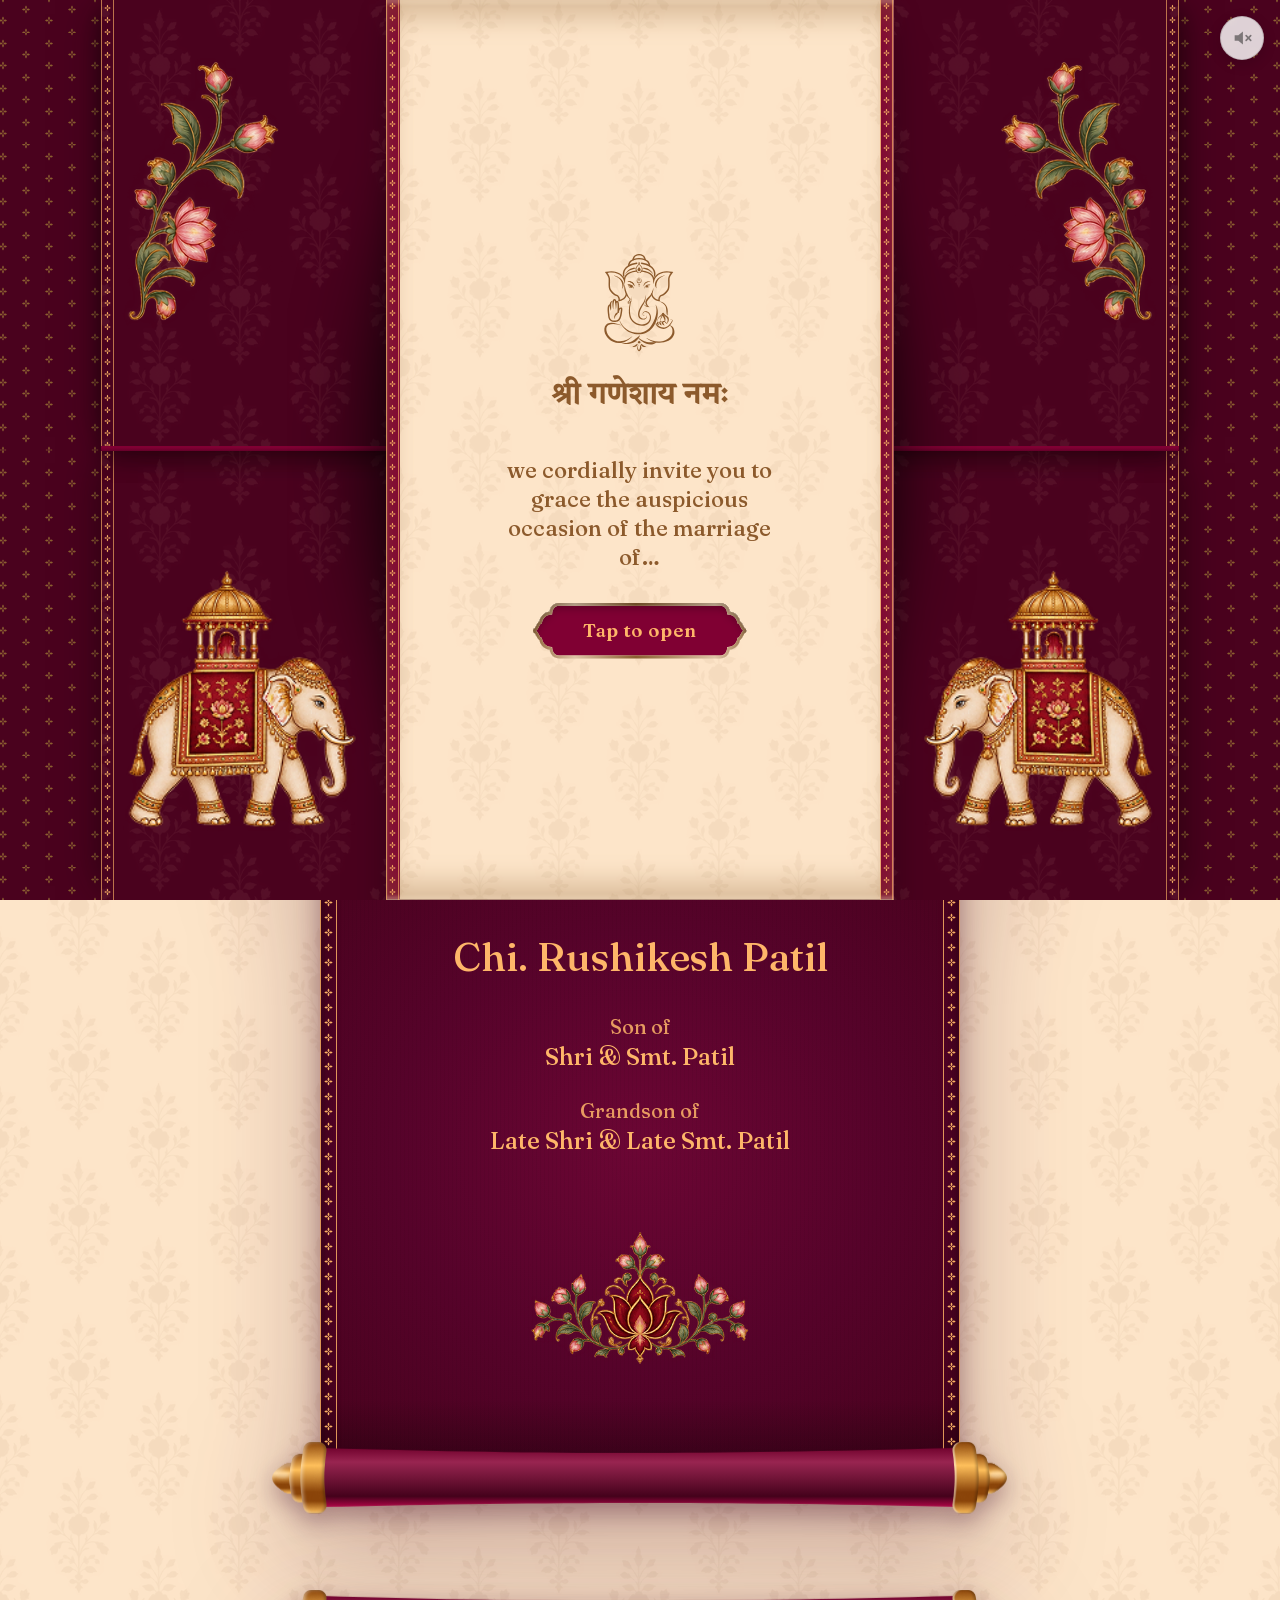
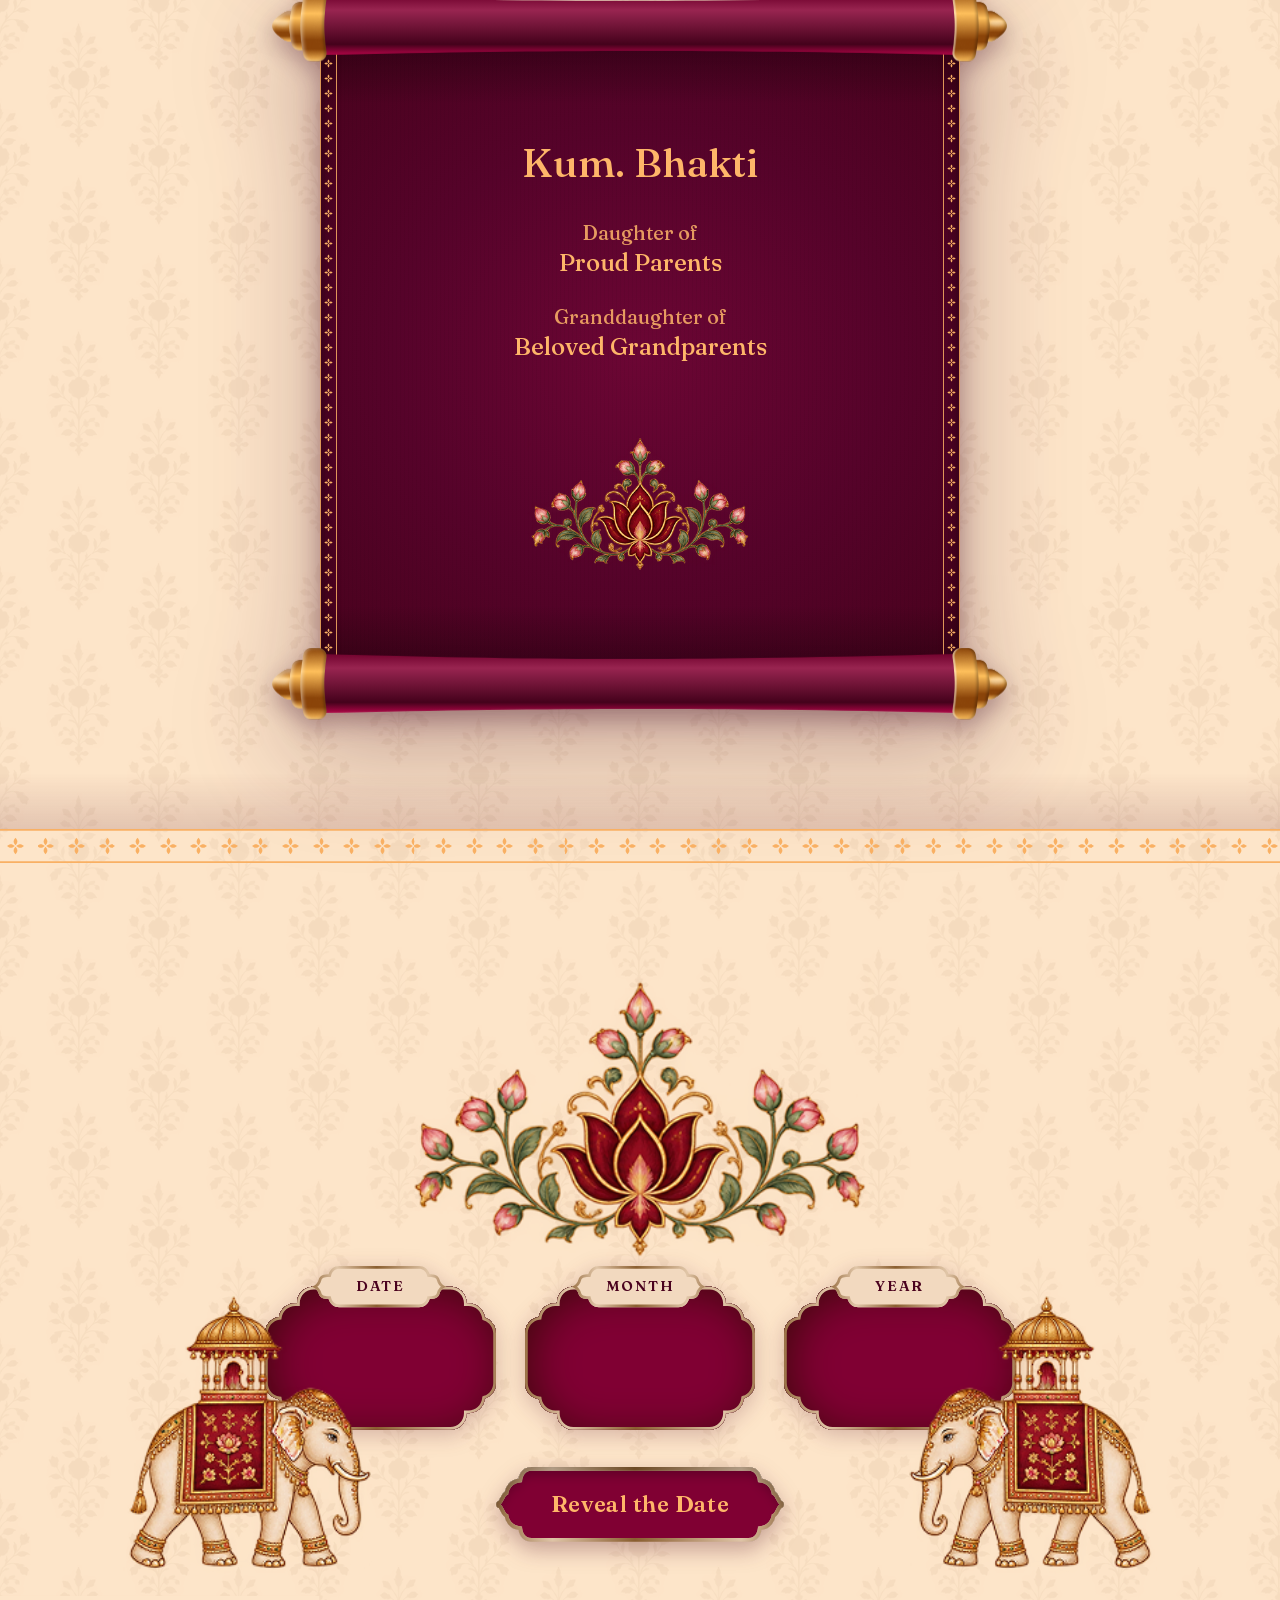
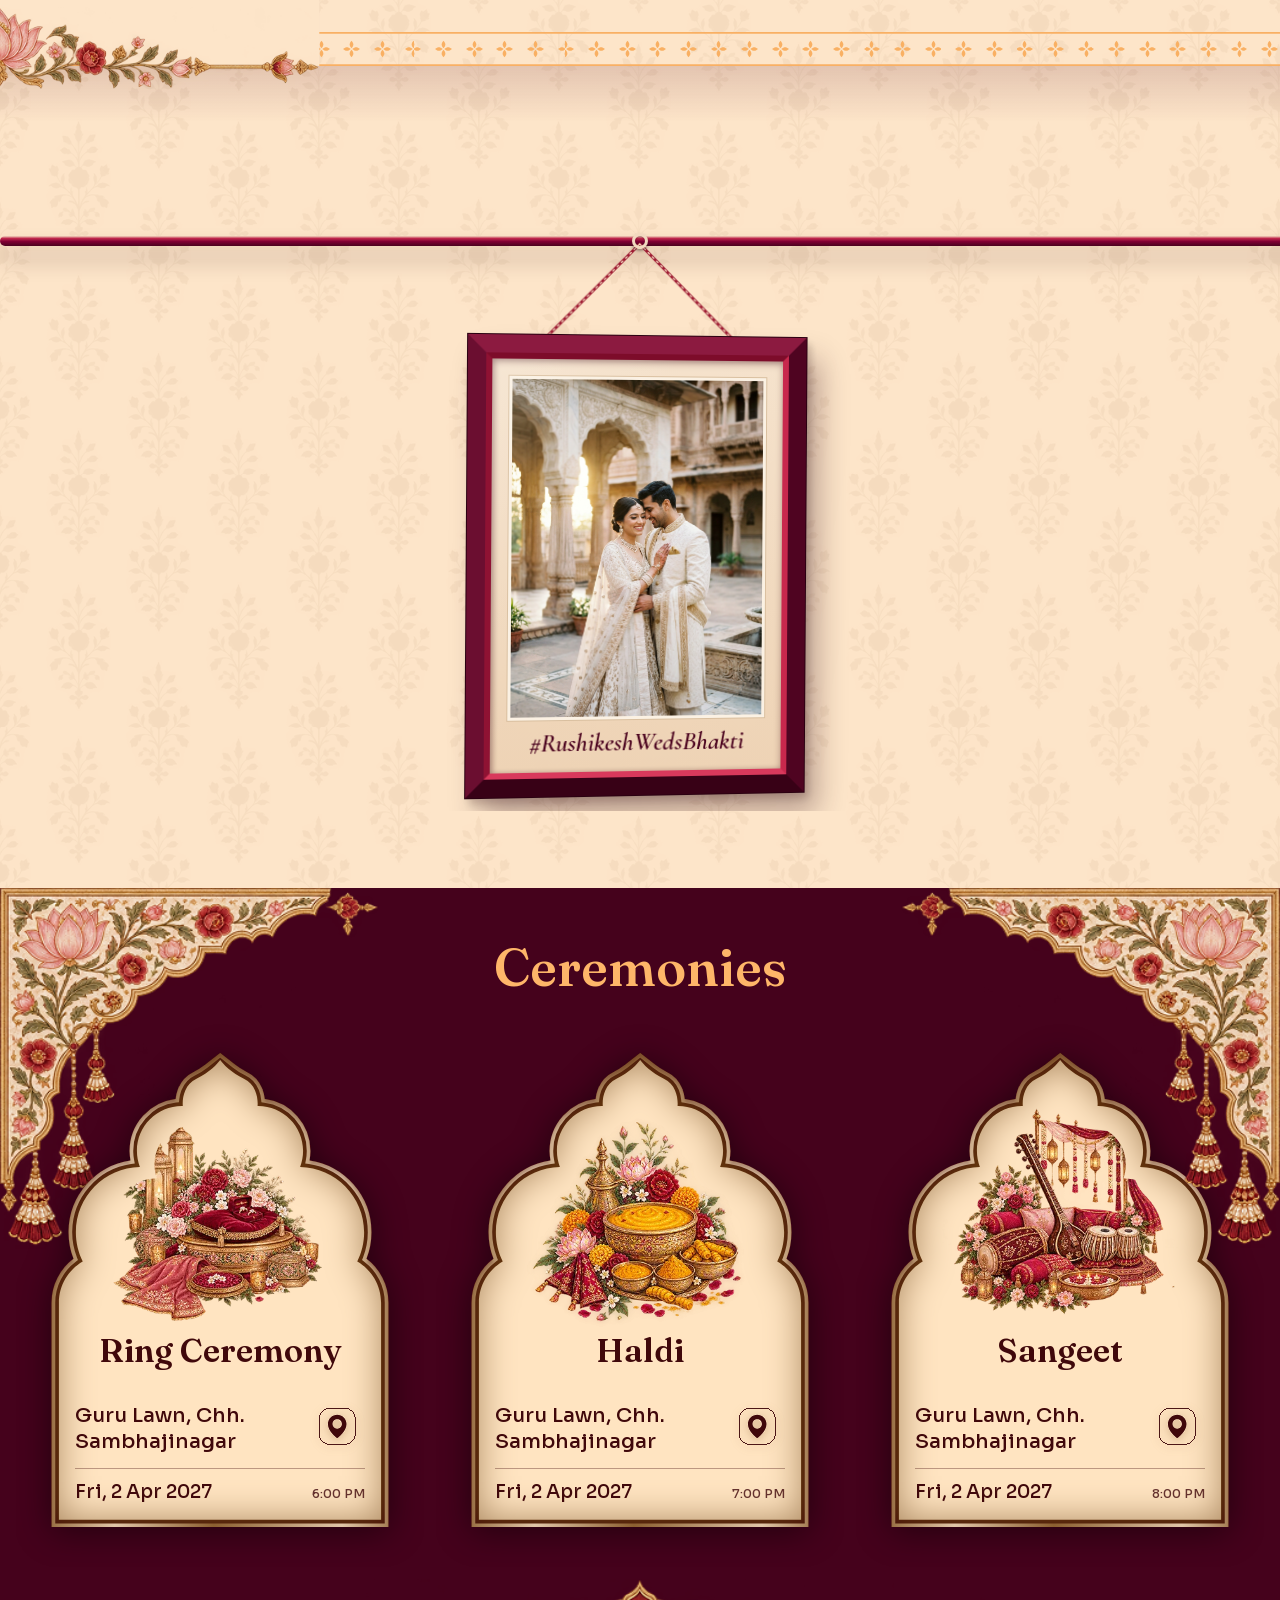
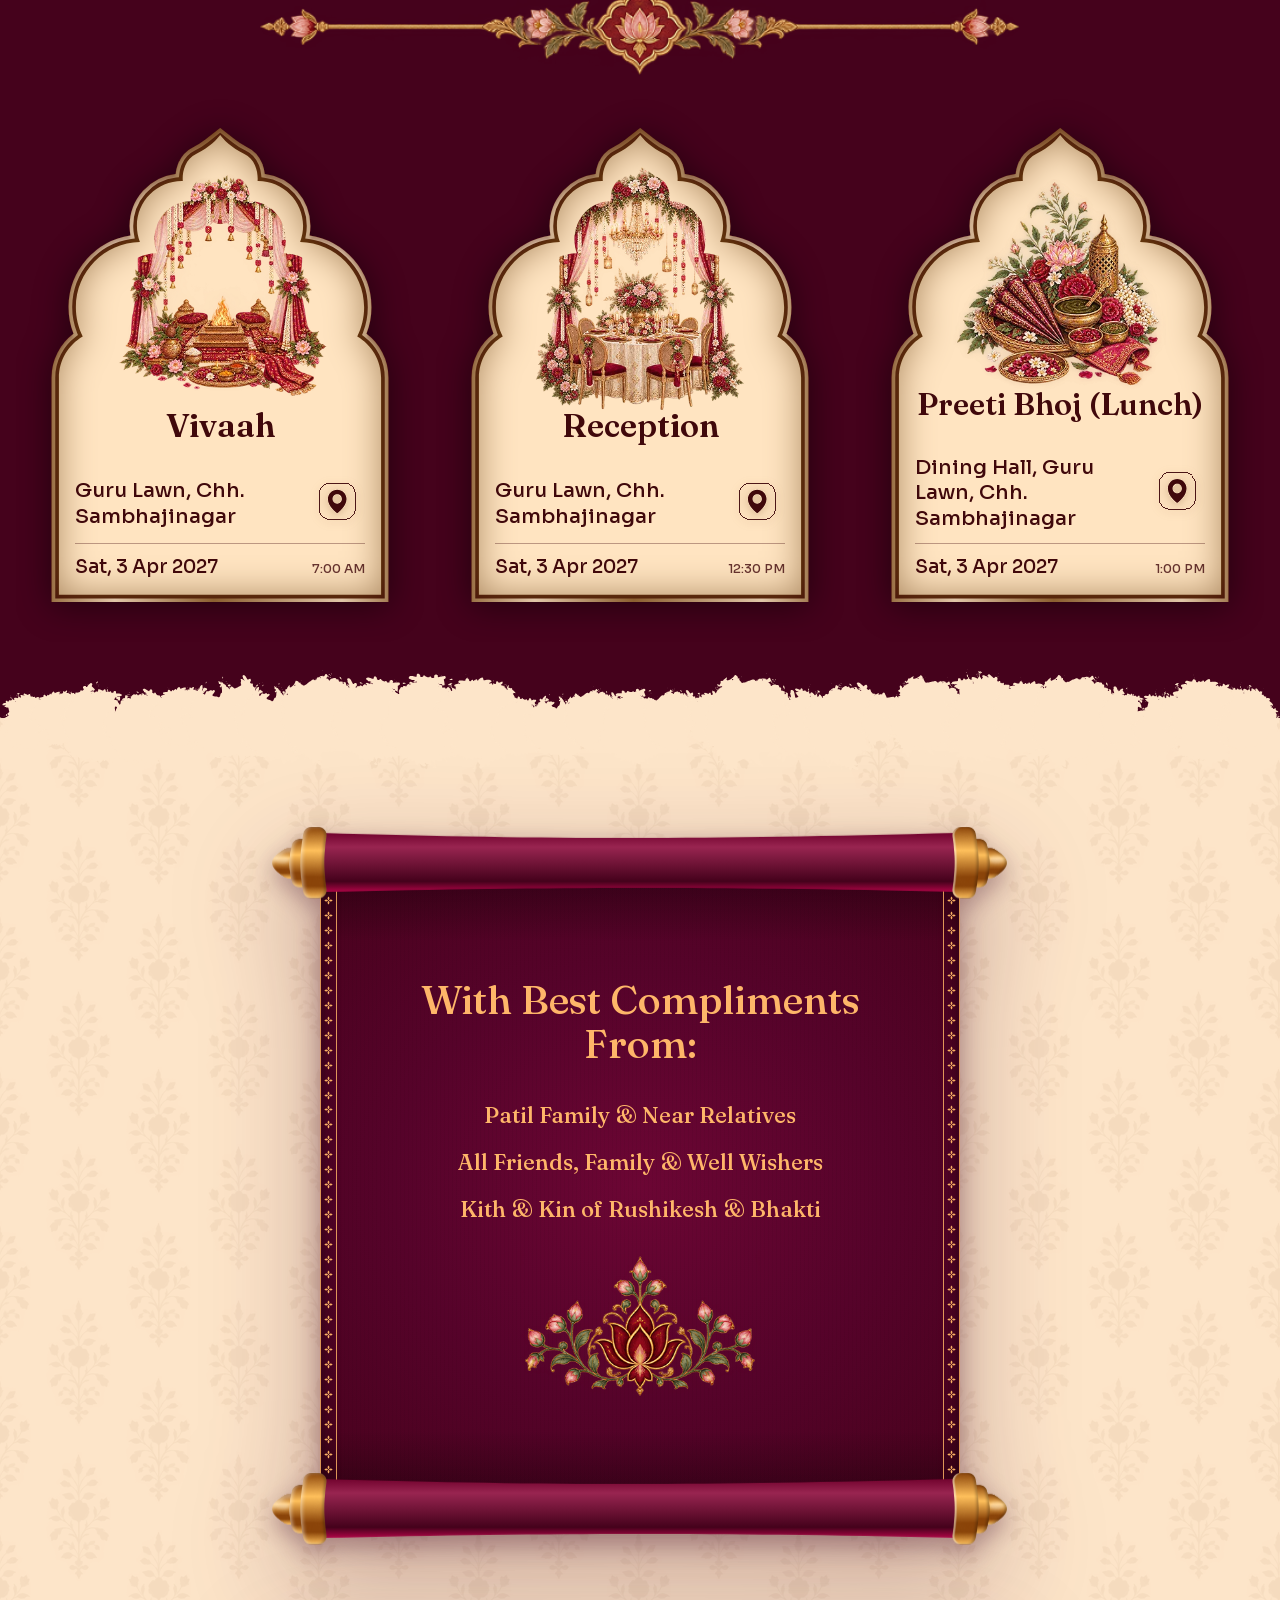
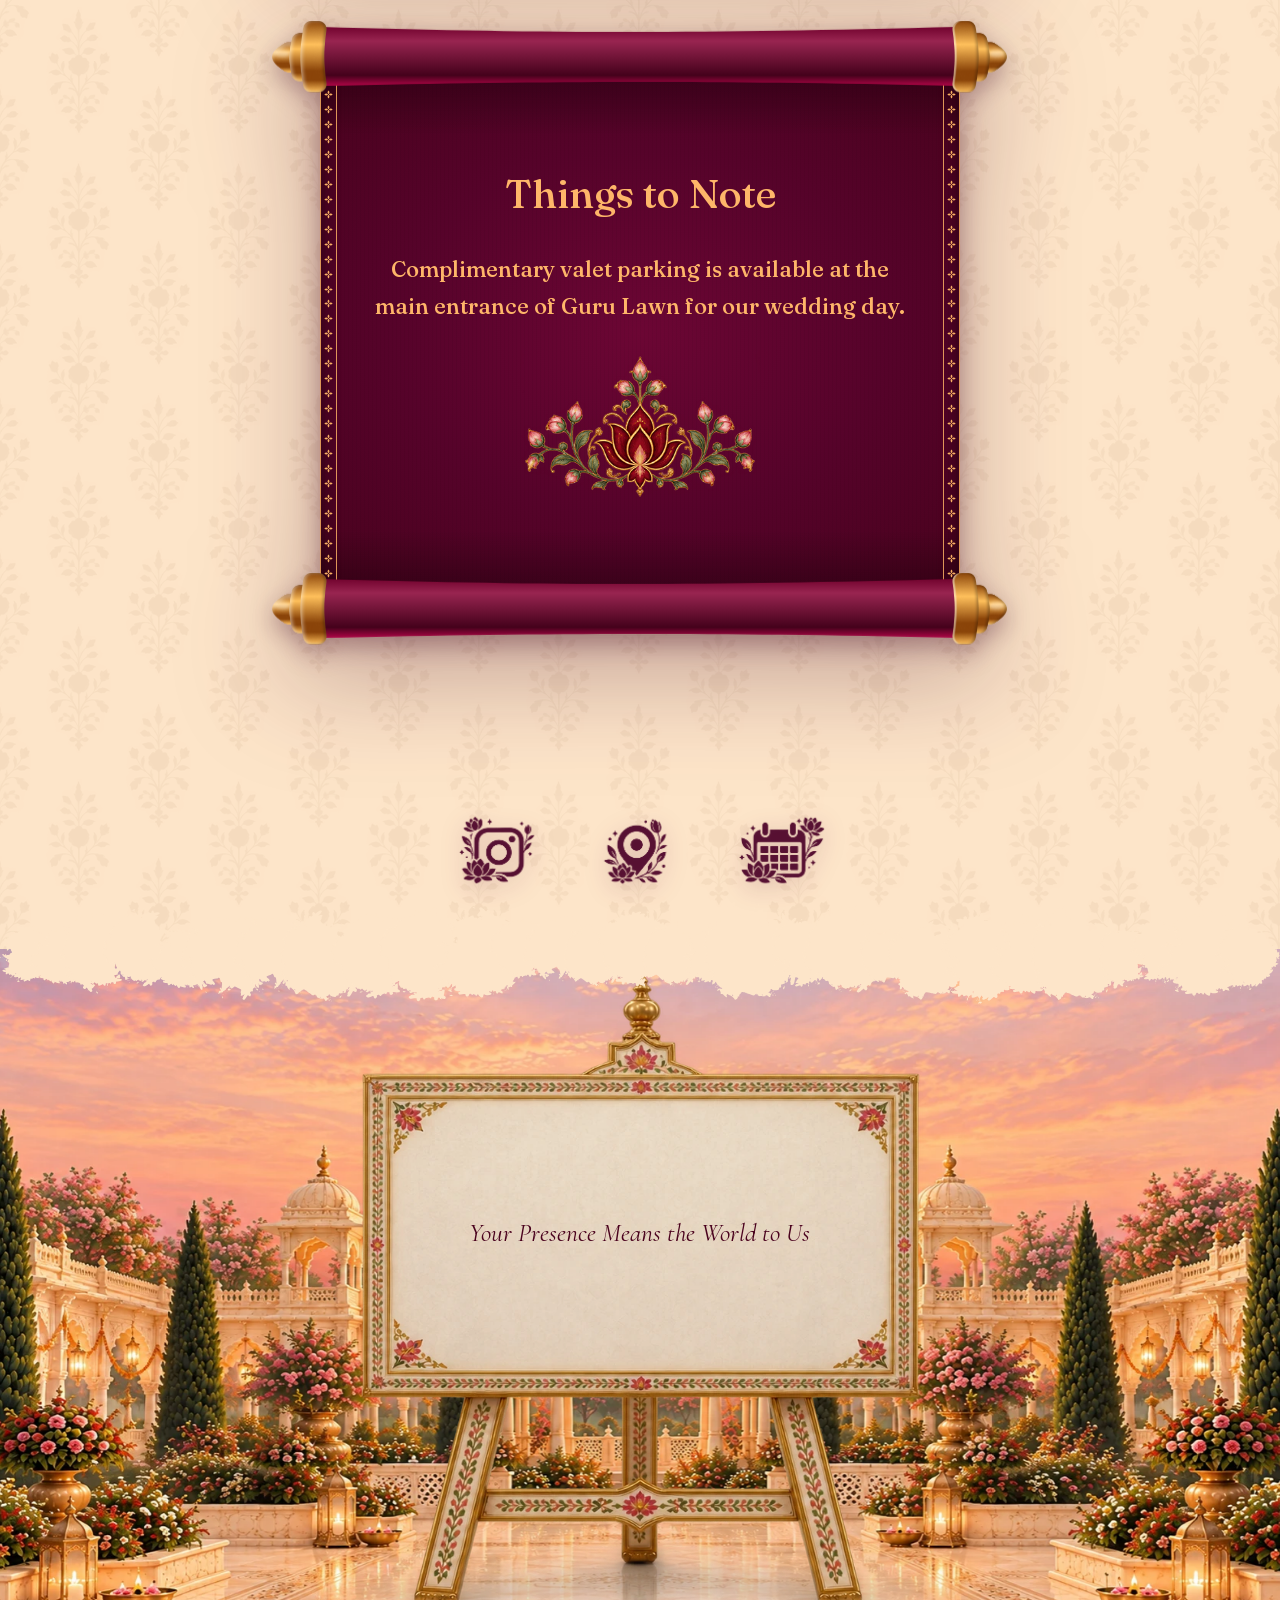
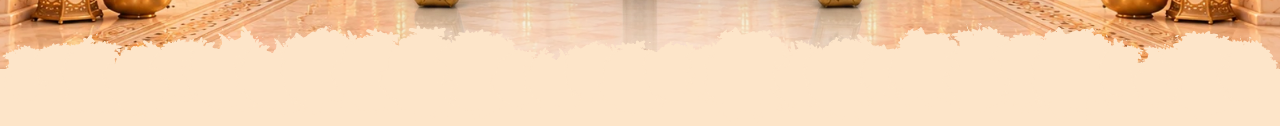
==== index.html @ 500381ad "Initial wedding invitation website" ====
<!doctype html>
<html lang="en">

<head>
    <script>
  try {
    localStorage.removeItem('royaleConfig');
    localStorage.removeItem('royaleTrialConfig');
  } catch(e) {}
</script>
    <meta charset="utf-8">
    <meta name="viewport" content="width=device-width, initial-scale=1, viewport-fit=cover">
    <title>Rushikesh & Bhakti — Wedding Invitation</title>

    <!-- Fraunces (cover greeting) and Cormorant Garamond (couple names) are
         self-hosted - see _platform/vendor/fonts/fonts.css for why. -->
    <link rel="stylesheet" href="_platform/vendor/fonts/fonts.css">

    <!-- The invocation's Devanagari face - the same Tiro Devanagari Sanskrit
         papercut and rose-invitation use, since Fraunces carries no Devanagari. -->
    <link rel="preconnect" href="https://fonts.googleapis.com">
    <link rel="preconnect" href="https://fonts.gstatic.com" crossorigin>
    <link rel="stylesheet" href="https://fonts.googleapis.com/css2?family=Tiro+Devanagari+Sanskrit&display=swap">

    <!-- crossorigin because the symbol is painted as a CSS mask, and masks are
         fetched in CORS mode - without it the preload would not be reused. -->
    <link rel="preload" as="image" href="symbols/_ganesha.svg" crossorigin>
    <!-- Hidden behind the gate on load, but the first thing the guest sees
         once the doors open - fetched up front so it is never late. Only the
         one for this viewport: the video's poster on a phone, the mandap
         picture from 700px up, which is where the hero switches between them. -->
    <link rel="preload" as="image" href="media/garden_palace_poster.webp" media="(max-width: 699px)">
    <link rel="preload" as="image" href="media/mandap_dusk.webp" media="(min-width: 700px)">

    <!-- The shared platform chrome's own styling: the toolbar, the RSVP block
         and the music control. Before styles.css, so this template can
         override any of it. -->
    <link rel="stylesheet" href="_platform/toolbar.css">
    
    <link rel="stylesheet" href="_platform/music.css">

    <link rel="stylesheet" href="styles.css">
    <!-- Editing chrome - inert outside ?edit=1 (see editor.css). -->
    <link rel="stylesheet" href="editor.css">
</head>

<body>

    <!-- FIRST in the document on purpose, the way papercut's cover is. For a
         guest this changes nothing: the gate is position:fixed at z-index 10 -
         the only z-index above 8 in this template - so it covers the page from
         wherever it sits in the DOM. In EDIT mode it matters: editor.css drops
         it into normal flow there, and then DOM order IS the host's scroll
         order. At the end of the file it put the opening invocation, the guest
         greeting and the invitation line BELOW every scene, which is the exact
         reverse of the order a guest meets them in. -->
    <!-- The gate: a fixed cover over the hero until it is tapped. Opening it
         (app.js) slides the card - a band wrapped across the closed doors -
         off the screen, then swings the two maroon doors open like the covers
         of a book, sprigs and elephants painted on them, and finally opens
         the two rectangular star-patterned flaps behind them. In portrait the
         doors stand side by side and the card leaves upward; in landscape the
         doors are stacked and the card leaves to the right. -->
    <div class="royale-gate" id="ryGate" role="button" tabindex="0" aria-label="Open the invitation">
        <!-- "start" and "end" rather than top/bottom and left/right: the gate
             turns on its side in landscape (see styles.css), so the first
             flap is the top one in portrait and the left one in landscape,
             and the first door the left one or the top one. -->
        <div class="royale-gate__flap royale-gate__flap--start" aria-hidden="true">
            <span class="royale-gate__flap-pattern"></span>
        </div>
        <div class="royale-gate__flap royale-gate__flap--end" aria-hidden="true">
            <span class="royale-gate__flap-pattern"></span>
        </div>

        <div class="royale-gate__door royale-gate__door--start" aria-hidden="true"></div>
        <div class="royale-gate__door royale-gate__door--end" aria-hidden="true"></div>

        <!-- Corner artwork, a layer per piece rather than children of the
             doors: which door a piece is painted on changes with the
             orientation (in landscape the top door carries both sprigs), so
             each layer takes the size and the hinge of whichever door it is on
             and turns with it. -->
        <div class="royale-gate__decor royale-gate__decor--sprig-left" aria-hidden="true">
            <img class="royale-gate__floral" src="media/floral1.png" alt="" draggable="false">
        </div>
        <div class="royale-gate__decor royale-gate__decor--sprig-right" aria-hidden="true">
            <img class="royale-gate__floral" src="media/floral1.png" alt="" draggable="false">
        </div>
        <div class="royale-gate__decor royale-gate__decor--elephant-left" aria-hidden="true">
            <img class="royale-gate__elephant" src="media/elephant.png" alt="" draggable="false">
        </div>
        <div class="royale-gate__decor royale-gate__decor--elephant-right" aria-hidden="true">
            <img class="royale-gate__elephant" src="media/elephant.png" alt="" draggable="false">
        </div>

        <!-- The card: media/Wrapper_P.svg - a cream band edged top and bottom
             in crimson - wrapped right across both doors, in front of them and
             their artwork, so it slides up over the sprigs as it leaves. In
             landscape it is Wrapper_D.svg, standing up the middle, and leaves
             to the right. -->
        <div class="royale-card">
            <!-- The doors' motif lattice, faint on the card's cream. -->
            <span class="royale-card__motif" aria-hidden="true"></span>
            <!-- Painted as a mask so the artwork takes --royale-ink, the
                 same way papercut paints its opening symbol. -->
            <span class="royale-card__symbol" aria-hidden="true"></span>
            <p class="royale-card__mantra" id="ryInvocation" lang="sa">श्री गणेशाय नमः</p>
            <p class="royale-card__guest" id="ryGuestGreeting">Dear Family & Friends</p>
            <p class="royale-card__note" id="ryIntroNote">
                we cordially invite you to grace the auspicious occasion of the marriage of&hellip;
            </p>

            <!-- The cover's one instruction. A span, and aria-hidden, because
                 the GATE is the button: #ryGate carries role="button" and the
                 aria-label "Open the invitation", and a real <button> nested
                 inside a role="button" is invalid and would add a second tab
                 stop doing the same job. This is the visual half of an
                 affordance that was already there.
                 The frame is tap_to_open.svg inline rather than an <img>, so
                 its fill and gold edge take the theme's colours from
                 styles.css (--royale-cue-*, see .ry-plaque) instead of the file's own. -->
            <span class="royale-card__cue ry-plaque" aria-hidden="true">
                <svg class="ry-plaque__frame" viewBox="0 0 300 78" fill="none" focusable="false">
                    <g filter="url(#ryCueInset)">
                        <path class="ry-plaque__fill" d="M8 34C6.5 36.5 6 38.5 4 39C6 39.5 6.5 41.5 8 44C9.5 46.5 10 49 12.5 49C12.6667 53.3333 15.8 62 27 62C26.8333 66 28.6 74 37 74H263C271.4 74 273.167 66 273 62C284.2 62 287.333 53.3333 287.5 49C290 49 290.5 46.5 292 44C293.5 41.5 294 39.5 296 39C294 38.5 293.5 36.5 292 34C290.5 31.5 290 29 287.5 29C287.333 24.6667 284.2 16 273 16C273.167 12 271.4 4 263 4H37C28.6 4 26.8333 12 27 16C15.8 16 12.6667 24.6667 12.5 29C10 29 9.5 31.5 8 34Z"/>
                        <path d="M263 2C267.981 2 271.145 4.44 272.937 7.4854C274.202 9.6369 274.772 12.0548 274.947 14.085C280.075 14.5379 283.629 16.7741 285.938 19.6123C287.975 22.1148 288.979 24.9996 289.342 27.3438C289.618 27.4542 289.883 27.588 290.135 27.751C290.87 28.2274 291.393 28.8593 291.789 29.4531C292.178 30.0368 292.511 30.6895 292.8 31.2598C293.105 31.8629 293.384 32.4193 293.715 32.9707C294.122 33.6496 294.46 34.2913 294.745 34.8311C295.042 35.3931 295.268 35.8159 295.495 36.1689C295.917 36.8249 296.177 36.9825 296.485 37.0596C297.376 37.2822 298 38.0823 298 39C298 39.9177 297.376 40.7178 296.485 40.9404C296.177 41.0175 295.917 41.1751 295.495 41.8311C295.268 42.1841 295.042 42.6069 294.745 43.1689C294.46 43.7087 294.122 44.3504 293.715 45.0293C293.384 45.5807 293.105 46.1371 292.8 46.7402C292.511 47.3105 292.178 47.9632 291.789 48.5469C291.393 49.1407 290.87 49.7726 290.135 50.249C289.883 50.4119 289.618 50.5449 289.342 50.6553C288.979 52.9996 287.975 55.8849 285.938 58.3877C283.629 61.2258 280.075 63.4611 274.947 63.9141C274.772 65.9444 274.203 68.3627 272.937 70.5146C271.145 73.56 267.981 76 263 76H37C32.0188 76 28.8553 73.56 27.0635 70.5146C25.7974 68.3627 25.2269 65.9445 25.0518 63.9141C19.925 63.4609 16.3713 61.2257 14.0615 58.3877C12.0246 55.8848 11.0201 52.9997 10.6572 50.6553C10.3815 50.5449 10.1163 50.4118 9.8652 50.249C9.1302 49.7726 8.6068 49.1407 8.2109 48.5469C7.8218 47.9632 7.4891 47.3105 7.2002 46.7402C6.8946 46.1371 6.616 45.5807 6.2852 45.0293C5.8778 44.3504 5.5402 43.7087 5.2549 43.1689C4.9578 42.6069 4.7319 42.1841 4.5049 41.8311C4.0831 41.1751 3.8229 41.0175 3.5146 40.9404C2.6244 40.7178 2 39.9177 2 39C2 38.0823 2.6244 37.2822 3.5146 37.0596C3.8229 36.9825 4.0831 36.8249 4.5049 36.1689C4.7319 35.8159 4.9578 35.3931 5.2549 34.8311C5.5402 34.2913 5.8778 33.6496 6.2852 32.9707C6.616 32.4193 6.8946 31.8629 7.2002 31.2598C7.4891 30.6895 7.8218 30.0368 8.2109 29.4531C8.6068 28.8593 9.1302 28.2274 9.8652 27.751C10.1164 27.5882 10.3814 27.4541 10.6572 27.3438C11.0202 24.9995 12.0248 22.1148 14.0615 19.6123C16.3713 16.7743 19.9249 14.5381 25.0518 14.085C25.227 12.0548 25.7976 9.6369 27.0635 7.4854C28.8553 4.44 32.0188 2 37 2H263Z" stroke="url(#ryCueEdge)" stroke-width="4" stroke-linejoin="round"/>
                    </g>
                    <defs>
                        <filter id="ryCueInset" x="0" y="0" width="300" height="86" filterUnits="userSpaceOnUse" color-interpolation-filters="sRGB">
                            <feFlood flood-opacity="0" result="BackgroundImageFix"/>
                            <feBlend mode="normal" in="SourceGraphic" in2="BackgroundImageFix" result="shape"/>
                            <feColorMatrix in="SourceAlpha" type="matrix" values="0 0 0 0 0 0 0 0 0 0 0 0 0 0 0 0 0 0 127 0" result="hardAlpha"/>
                            <feOffset dy="8"/>
                            <feGaussianBlur stdDeviation="6"/>
                            <feComposite in2="hardAlpha" operator="arithmetic" k2="-1" k3="1"/>
                            <feColorMatrix type="matrix" values="0 0 0 0 0 0 0 0 0 0 0 0 0 0 0 0 0 0 0.25 0"/>
                            <feBlend mode="normal" in2="shape" result="effect1_innerShadow"/>
                        </filter>
                        <linearGradient id="ryCueEdge" x1="315" y1="39" x2="-9" y2="38.9999" gradientUnits="userSpaceOnUse">
                            <stop class="ry-plaque__edge"/>
                            <stop class="ry-plaque__shine" offset="0.183134"/>
                            <stop class="ry-plaque__edge" offset="0.525864"/>
                            <stop class="ry-plaque__shine" offset="0.790922"/>
                            <stop class="ry-plaque__edge" offset="1"/>
                        </linearGradient>
                    </defs>
                </svg>
                <span class="ry-plaque__label">Tap to open</span>
            </span>
        </div>
    </div>
    <!-- The beach scene. In normal flow, so it is what the page scrolls through
         once the gate is gone. -->
    <section class="royale-hero" aria-label="The couple">
        <div class="royale-hero__frame">
            <!-- On a phone: the palace garden at dusk, moving. Muted and playsinline
                 so browsers allow it to play without a tap; no autoplay, because
                 app.js starts it from its first frame as the gate opens rather than
                 letting it loop unseen behind the cover. The source and poster sit
                 in data attributes and app.js only sets them below 700px, so a
                 wider screen never fetches the video. The poster is its first
                 frame, so nothing jumps when playback begins - and it is what stays
                 up with reduced motion, or wherever a browser declines to play. -->
            <video class="royale-hero__image royale-hero__video" id="ryHeroVideo" muted loop playsinline
                preload="auto" data-src="media/garden_palace.mp4" data-poster="media/garden_palace_poster.webp"
                data-from="(max-width: 699px)" disablepictureinpicture aria-hidden="true" tabindex="-1"></video>

            <!-- From 700px up: the mandap in the palace garden at dusk, a still.
                 The source for a phone is the video's (already preloaded) poster,
                 so the phone never fetches the wide picture it does not show. -->
            <picture class="royale-hero__still">
                <source media="(max-width: 699px)" srcset="media/garden_palace_poster.webp">
                <img class="royale-hero__image" src="media/mandap_dusk.webp" width="2322" height="1224"
                    alt="" aria-hidden="true" draggable="false">
            </picture>

            <!-- tabindex=-1 so app.js can hand focus here after the gate opens,
                 rather than leaving a keyboard user on a removed element. -->
            <h1 class="royale-couple" id="ryCouple" tabindex="-1">
                <span class="royale-couple__name" id="ryBrideName">Bhakti</span>
                <span class="royale-couple__amp">&amp;</span>
                <span class="royale-couple__name" id="ryGroomName">Rushikesh</span>
            </h1>
        </div>

        <!-- The torn band on the hero's bottom edge, where the picture gives
             way to the page. -->
        <img class="ry-tear ry-tear--bottom" src="media/section_divider.svg" alt="" aria-hidden="true">
    </section>

    <!-- The families, each on a scroll that unrolls as it comes into view
         (app.js / styles.css "scroll cards"). Same content, ids pattern and
         order as papercut's family cards. -->
    <section class="royale-scrolls royale-families" aria-label="The families">
        <article class="royale-scroll" id="ryGroomCard" data-card="groomFamily">
            <!-- Behind the sheet and centred on the card: what shows while the
                 scroll is still closed, and covered as it unrolls over it. -->
            <img class="royale-scroll__bloom" src="media/floral2.webp" alt="" aria-hidden="true" loading="lazy"
                decoding="async">
            <!-- The window the sheet is revealed through as it unrolls (see
                 "scroll cards" in styles.css). -->
            <div class="royale-scroll__window">
                <div class="royale-scroll__sheet">
                    <h2 class="royale-scroll__name" id="ryGroomCardName">Chi. Rushikesh Patil</h2>

                    <p class="royale-scroll__block">
                        <span class="royale-scroll__rel" id="ryGroomRelLabel">Son of</span>
                        <span class="royale-scroll__elder" id="ryGroomParentA">Shri & Smt. Patil</span>
                        <span class="royale-scroll__amp" id="ryGroomParentJoin">&amp;</span>
                        <span class="royale-scroll__elder" id="ryGroomParentB"></span>
                    </p>

                    <p class="royale-scroll__block">
                        <span class="royale-scroll__rel" id="ryGroomGrandLabel">Grandson of</span>
                        <span class="royale-scroll__elder" id="ryGroomGrandA">Late Shri & Late Smt. Patil</span>
                        <span class="royale-scroll__amp" id="ryGroomGrandJoin">&amp;</span>
                        <span class="royale-scroll__elder" id="ryGroomGrandB"></span>
                    </p>

                    <img class="royale-scroll__divider" src="media/divider.webp" alt="" aria-hidden="true" loading="lazy"
                        decoding="async">
                    <img class="royale-scroll__lotus" src="media/lotus_bunch.png" alt="" aria-hidden="true" loading="lazy"
                        decoding="async">
                </div>
            </div>

            <div class="royale-scroll__rod royale-scroll__rod--top" aria-hidden="true">
                <img class="royale-scroll__knob royale-scroll__knob--left" src="media/knob-left%201.svg" alt=""
                    draggable="false">
                <img class="royale-scroll__roll" src="media/roll-top1.svg" alt="" draggable="false">
                <img class="royale-scroll__knob royale-scroll__knob--right" src="media/knob%203.svg" alt=""
                    draggable="false">
            </div>
            <div class="royale-scroll__roller" aria-hidden="true">
                <div class="royale-scroll__rod royale-scroll__rod--bottom">
                    <img class="royale-scroll__knob royale-scroll__knob--left" src="media/knob-left%201.svg" alt=""
                        draggable="false">
                    <img class="royale-scroll__roll" src="media/roll-top1.svg" alt="" draggable="false">
                    <img class="royale-scroll__knob royale-scroll__knob--right" src="media/knob%203.svg" alt=""
                        draggable="false">
                </div>
            </div>
        </article>

        <article class="royale-scroll" id="ryBrideCard" data-card="brideFamily">
            <!-- Behind the sheet and centred on the card: what shows while the
                 scroll is still closed, and covered as it unrolls over it. -->
            <img class="royale-scroll__bloom" src="media/floral2.webp" alt="" aria-hidden="true" loading="lazy"
                decoding="async">
            <!-- The window the sheet is revealed through as it unrolls (see
                 "scroll cards" in styles.css). -->
            <div class="royale-scroll__window">
                <div class="royale-scroll__sheet">
                    <h2 class="royale-scroll__name" id="ryBrideCardName">Kum. Bhakti</h2>

                    <p class="royale-scroll__block">
                        <span class="royale-scroll__rel" id="ryBrideRelLabel">Daughter of</span>
                        <span class="royale-scroll__elder" id="ryBrideParentA">Proud Parents</span>
                        <span class="royale-scroll__amp" id="ryBrideParentJoin">&amp;</span>
                        <span class="royale-scroll__elder" id="ryBrideParentB"></span>
                    </p>

                    <p class="royale-scroll__block">
                        <span class="royale-scroll__rel" id="ryBrideGrandLabel">Granddaughter of</span>
                        <span class="royale-scroll__elder" id="ryBrideGrandA">Beloved Grandparents</span>
                        <span class="royale-scroll__amp" id="ryBrideGrandJoin">&amp;</span>
                        <span class="royale-scroll__elder" id="ryBrideGrandB"></span>
                    </p>

                    <img class="royale-scroll__divider" src="media/divider.webp" alt="" aria-hidden="true" loading="lazy"
                        decoding="async">
                    <img class="royale-scroll__lotus" src="media/lotus_bunch.png" alt="" aria-hidden="true" loading="lazy"
                        decoding="async">
                </div>
            </div>

            <div class="royale-scroll__rod royale-scroll__rod--top" aria-hidden="true">
                <img class="royale-scroll__knob royale-scroll__knob--left" src="media/knob-left%201.svg" alt=""
                    draggable="false">
                <img class="royale-scroll__roll" src="media/roll-top1.svg" alt="" draggable="false">
                <img class="royale-scroll__knob royale-scroll__knob--right" src="media/knob%203.svg" alt=""
                    draggable="false">
            </div>
            <div class="royale-scroll__roller" aria-hidden="true">
                <div class="royale-scroll__rod royale-scroll__rod--bottom">
                    <img class="royale-scroll__knob royale-scroll__knob--left" src="media/knob-left%201.svg" alt=""
                        draggable="false">
                    <img class="royale-scroll__roll" src="media/roll-top1.svg" alt="" draggable="false">
                    <img class="royale-scroll__knob royale-scroll__knob--right" src="media/knob%203.svg" alt=""
                        draggable="false">
                </div>
            </div>
        </article>
    </section>

    <!-- The date reveal: three plaques that stay EMPTY until the guest presses
         "Reveal the Date", then roll like dials and settle on the day, month
         and year (date-reveal.js, the same mechanism as papercut's). The
         strips are written at press time, not hidden here, so the date is not
         in the page to be read early.

         data-date is the wedding date as YYYY-MM-DD; left empty it falls back
         to 15 days from today, papercut's own placeholder. -->
    <section class="royale-date" id="ryDateReveal" data-date="2027-04-03" aria-label="The date">
        <div class="royale-date__stage">
            <img class="royale-date__crown" src="media/lotus_bunch.png" alt="" aria-hidden="true" loading="lazy"
                decoding="async">

            <div class="royale-date__plaques" role="group" aria-label="Wedding date">
                <div class="royale-date__plaque" data-dial="day">
                    <span class="royale-date__cap">Date</span>
                    <div class="royale-date__window">
                        <div class="royale-date__strip" data-strip></div>
                    </div>
                </div>
                <div class="royale-date__plaque" data-dial="month">
                    <span class="royale-date__cap">Month</span>
                    <div class="royale-date__window">
                        <div class="royale-date__strip" data-strip></div>
                    </div>
                </div>
                <div class="royale-date__plaque" data-dial="year">
                    <span class="royale-date__cap">Year</span>
                    <div class="royale-date__window">
                        <div class="royale-date__strip" data-strip></div>
                    </div>
                </div>
            </div>

            <img class="royale-date__elephant royale-date__elephant--left" src="media/elephant.png" alt=""
                aria-hidden="true" loading="lazy" decoding="async">
            <img class="royale-date__elephant royale-date__elephant--right" src="media/elephant.png" alt=""
                aria-hidden="true" loading="lazy" decoding="async">

            <!-- The line that takes the button's place once the date is out
                 sits in the same spot, so the section does not jump. -->
            <div class="royale-date__action">
                <!-- On the same plaque as the cover's tap cue (tap_to_open.svg, inline
                     with its own ids). render.js writes the label into the
                     span, leaving the drawing alone. -->
                <button class="royale-date__btn ry-plaque" id="ryRevealBtn" type="button">
                    <svg class="ry-plaque__frame" viewBox="0 0 300 78" fill="none" focusable="false">
                        <g filter="url(#ryRevealInset)">
                            <path class="ry-plaque__fill" d="M8 34C6.5 36.5 6 38.5 4 39C6 39.5 6.5 41.5 8 44C9.5 46.5 10 49 12.5 49C12.6667 53.3333 15.8 62 27 62C26.8333 66 28.6 74 37 74H263C271.4 74 273.167 66 273 62C284.2 62 287.333 53.3333 287.5 49C290 49 290.5 46.5 292 44C293.5 41.5 294 39.5 296 39C294 38.5 293.5 36.5 292 34C290.5 31.5 290 29 287.5 29C287.333 24.6667 284.2 16 273 16C273.167 12 271.4 4 263 4H37C28.6 4 26.8333 12 27 16C15.8 16 12.6667 24.6667 12.5 29C10 29 9.5 31.5 8 34Z"/>
                            <path d="M263 2C267.981 2 271.145 4.44 272.937 7.4854C274.202 9.6369 274.772 12.0548 274.947 14.085C280.075 14.5379 283.629 16.7741 285.938 19.6123C287.975 22.1148 288.979 24.9996 289.342 27.3438C289.618 27.4542 289.883 27.588 290.135 27.751C290.87 28.2274 291.393 28.8593 291.789 29.4531C292.178 30.0368 292.511 30.6895 292.8 31.2598C293.105 31.8629 293.384 32.4193 293.715 32.9707C294.122 33.6496 294.46 34.2913 294.745 34.8311C295.042 35.3931 295.268 35.8159 295.495 36.1689C295.917 36.8249 296.177 36.9825 296.485 37.0596C297.376 37.2822 298 38.0823 298 39C298 39.9177 297.376 40.7178 296.485 40.9404C296.177 41.0175 295.917 41.1751 295.495 41.8311C295.268 42.1841 295.042 42.6069 294.745 43.1689C294.46 43.7087 294.122 44.3504 293.715 45.0293C293.384 45.5807 293.105 46.1371 292.8 46.7402C292.511 47.3105 292.178 47.9632 291.789 48.5469C291.393 49.1407 290.87 49.7726 290.135 50.249C289.883 50.4119 289.618 50.5449 289.342 50.6553C288.979 52.9996 287.975 55.8849 285.938 58.3877C283.629 61.2258 280.075 63.4611 274.947 63.9141C274.772 65.9444 274.203 68.3627 272.937 70.5146C271.145 73.56 267.981 76 263 76H37C32.0188 76 28.8553 73.56 27.0635 70.5146C25.7974 68.3627 25.2269 65.9445 25.0518 63.9141C19.925 63.4609 16.3713 61.2257 14.0615 58.3877C12.0246 55.8848 11.0201 52.9997 10.6572 50.6553C10.3815 50.5449 10.1163 50.4118 9.8652 50.249C9.1302 49.7726 8.6068 49.1407 8.2109 48.5469C7.8218 47.9632 7.4891 47.3105 7.2002 46.7402C6.8946 46.1371 6.616 45.5807 6.2852 45.0293C5.8778 44.3504 5.5402 43.7087 5.2549 43.1689C4.9578 42.6069 4.7319 42.1841 4.5049 41.8311C4.0831 41.1751 3.8229 41.0175 3.5146 40.9404C2.6244 40.7178 2 39.9177 2 39C2 38.0823 2.6244 37.2822 3.5146 37.0596C3.8229 36.9825 4.0831 36.8249 4.5049 36.1689C4.7319 35.8159 4.9578 35.3931 5.2549 34.8311C5.5402 34.2913 5.8778 33.6496 6.2852 32.9707C6.616 32.4193 6.8946 31.8629 7.2002 31.2598C7.4891 30.6895 7.8218 30.0368 8.2109 29.4531C8.6068 28.8593 9.1302 28.2274 9.8652 27.751C10.1164 27.5882 10.3814 27.4541 10.6572 27.3438C11.0202 24.9995 12.0248 22.1148 14.0615 19.6123C16.3713 16.7743 19.9249 14.5381 25.0518 14.085C25.227 12.0548 25.7976 9.6369 27.0635 7.4854C28.8553 4.44 32.0188 2 37 2H263Z" stroke="url(#ryRevealEdge)" stroke-width="4" stroke-linejoin="round"/>
                        </g>
                        <defs>
                            <filter id="ryRevealInset" x="0" y="0" width="300" height="86" filterUnits="userSpaceOnUse" color-interpolation-filters="sRGB">
                                <feFlood flood-opacity="0" result="BackgroundImageFix"/>
                                <feBlend mode="normal" in="SourceGraphic" in2="BackgroundImageFix" result="shape"/>
                                <feColorMatrix in="SourceAlpha" type="matrix" values="0 0 0 0 0 0 0 0 0 0 0 0 0 0 0 0 0 0 127 0" result="hardAlpha"/>
                                <feOffset dy="8"/>
                                <feGaussianBlur stdDeviation="6"/>
                                <feComposite in2="hardAlpha" operator="arithmetic" k2="-1" k3="1"/>
                                <feColorMatrix type="matrix" values="0 0 0 0 0 0 0 0 0 0 0 0 0 0 0 0 0 0 0.25 0"/>
                                <feBlend mode="normal" in2="shape" result="effect1_innerShadow"/>
                            </filter>
                            <linearGradient id="ryRevealEdge" x1="315" y1="39" x2="-9" y2="38.9999" gradientUnits="userSpaceOnUse">
                                <stop class="ry-plaque__edge"/>
                                <stop class="ry-plaque__shine" offset="0.183134"/>
                                <stop class="ry-plaque__edge" offset="0.525864"/>
                                <stop class="ry-plaque__shine" offset="0.790922"/>
                                <stop class="ry-plaque__edge" offset="1"/>
                            </linearGradient>
                        </defs>
                    </svg>
                    <span class="ry-plaque__label">Reveal the Date</span>
                </button>
                <p class="royale-date__after" id="ryRevealAfter" hidden>Save the Date</p>
            </div>

            <!-- The settled date in words, for a guest who cannot see the dials. -->
            <p class="royale-date__said" id="ryRevealSaid" aria-live="polite"></p>
        </div>
    </section>

    <!-- The marble pavilion in its garden, standing on the page between the
         date and the gallery. Its edges fade away to nothing, so it sits on
         the cream with no frame. It says nothing, so it is hidden from a
         screen reader rather than labelled. -->
    

    <!-- Photo gallery: rose-invitation's hanging gallery, with its polaroids
         swapped for 3D picture frames. Each frame hangs on two cords from a
         ring on the rail; drag or scroll sideways and they swing on their
         cords and twist a little, showing the frame's depth (gallery.js).
         Same items, captions and cord lengths as rose's, spaced evenly. The cord
         length is --hang on each frame, which gallery.js also reads. -->
    <section class="royale-gallery" aria-label="Our story in pictures">
        <img class="royale-gallery__divider" src="media/divider3.png" alt="" aria-hidden="true" loading="lazy" decoding="async">

        <div class="royale-gallery__scroll" id="ryGalleryScroll">
            <div class="royale-gallery__track">
                <div class="royale-gallery__rail" aria-hidden="true"></div>

                <!-- Frame 1: Couple 1 Portrait -->
                <div class="gframe gframe--portrait" style="--hang: 118px;">
                    <span class="gframe__hook" aria-hidden="true"></span>
                    <svg class="gframe__cord" viewBox="0 0 100 100" preserveAspectRatio="none" aria-hidden="true" focusable="false">
                        <path d="M50 0L0 100M50 0L100 100" /><path class="gframe__twist" d="M50 0L0 100M50 0L100 100" />
                    </svg>
                    <div class="gframe__body">
                        <span class="gframe__side gframe__side--top"></span><span class="gframe__side gframe__side--right"></span>
                        <span class="gframe__side gframe__side--bottom"></span><span class="gframe__side gframe__side--left"></span>
                        <div class="gframe__face"><div class="gframe__lip">
                            <div class="gframe__mat">
                                <div class="gframe__viewport">
                                    <img class="gframe__img" src="couple-1.jpg" alt="Rushikesh & Bhakti" style="width: 100%; height: 100%; object-fit: cover;">
                                </div>
                            </div>
                            <span class="gframe__tag">#RushikeshWedsBhakti</span>
                        </div></div>
                    </div>
                </div>

                <!-- Frame 2: Story Card 1 -->
                <div class="gframe gframe--story" style="--hang: 86px;">
                    <span class="gframe__hook" aria-hidden="true"></span>
                    <svg class="gframe__cord" viewBox="0 0 100 100" preserveAspectRatio="none" aria-hidden="true" focusable="false">
                        <path d="M50 0L0 100M50 0L100 100" /><path class="gframe__twist" d="M50 0L0 100M50 0L100 100" />
                    </svg>
                    <div class="gframe__body">
                        <span class="gframe__side gframe__side--top"></span><span class="gframe__side gframe__side--right"></span>
                        <span class="gframe__side gframe__side--bottom"></span><span class="gframe__side gframe__side--left"></span>
                        <div class="gframe__face"><div class="gframe__lip">
                            <div class="gframe__mat gframe__story">
                                <p>Some stories begin with grand gestures. Ours started with a simple conversation.</p>
                            </div>
                        </div></div>
                    </div>
                </div>

                <!-- Frame 3: Couple 2 Landscape (Sunset Swing) -->
                <div class="gframe gframe--landscape" style="--hang: 140px;">
                    <span class="gframe__hook" aria-hidden="true"></span>
                    <svg class="gframe__cord" viewBox="0 0 100 100" preserveAspectRatio="none" aria-hidden="true" focusable="false">
                        <path d="M50 0L0 100M50 0L100 100" /><path class="gframe__twist" d="M50 0L0 100M50 0L100 100" />
                    </svg>
                    <div class="gframe__body">
                        <span class="gframe__side gframe__side--top"></span><span class="gframe__side gframe__side--right"></span>
                        <span class="gframe__side gframe__side--bottom"></span><span class="gframe__side gframe__side--left"></span>
                        <div class="gframe__face"><div class="gframe__lip">
                            <div class="gframe__mat">
                                <div class="gframe__viewport">
                                    <img class="gframe__img" src="couple-2.jpg" alt="Rushikesh & Bhakti" style="width: 100%; height: 100%; object-fit: cover;">
                                </div>
                            </div>
                            <span class="gframe__tag">#ForeverBegins</span>
                        </div></div>
                    </div>
                </div>

                <!-- Frame 4: Story Card 2 -->
                <div class="gframe gframe--story" style="--hang: 110px;">
                    <span class="gframe__hook" aria-hidden="true"></span>
                    <svg class="gframe__cord" viewBox="0 0 100 100" preserveAspectRatio="none" aria-hidden="true" focusable="false">
                        <path d="M50 0L0 100M50 0L100 100" /><path class="gframe__twist" d="M50 0L0 100M50 0L100 100" />
                    </svg>
                    <div class="gframe__body">
                        <span class="gframe__side gframe__side--top"></span><span class="gframe__side gframe__side--right"></span>
                        <span class="gframe__side gframe__side--bottom"></span><span class="gframe__side gframe__side--left"></span>
                        <div class="gframe__face"><div class="gframe__lip">
                            <div class="gframe__mat gframe__story">
                                <p>Friendship grew into something more, and we realized life's best moments were the ones we shared together.</p>
                            </div>
                        </div></div>
                    </div>
                </div>

                <!-- Frame 5: Couple 1 Portrait -->
                <div class="gframe gframe--portrait" style="--hang: 130px;">
                    <span class="gframe__hook" aria-hidden="true"></span>
                    <svg class="gframe__cord" viewBox="0 0 100 100" preserveAspectRatio="none" aria-hidden="true" focusable="false">
                        <path d="M50 0L0 100M50 0L100 100" /><path class="gframe__twist" d="M50 0L0 100M50 0L100 100" />
                    </svg>
                    <div class="gframe__body">
                        <span class="gframe__side gframe__side--top"></span><span class="gframe__side gframe__side--right"></span>
                        <span class="gframe__side gframe__side--bottom"></span><span class="gframe__side gframe__side--left"></span>
                        <div class="gframe__face"><div class="gframe__lip">
                            <div class="gframe__mat">
                                <div class="gframe__viewport">
                                    <img class="gframe__img" src="couple-1.jpg" alt="Rushikesh & Bhakti" style="width: 100%; height: 100%; object-fit: cover;">
                                </div>
                            </div>
                            <span class="gframe__tag">#TogetherForever</span>
                        </div></div>
                    </div>
                </div>

            </div>
        </div>

        <div class="ry-hint royale-gallery__hint" id="ryGalleryHint" role="img" aria-label="Swipe left or right to browse the gallery">
            <span class="ry-hint__arrows"><i></i><i></i><i></i></span>
            <span class="ry-hint__arrows"><i></i><i></i><i></i></span>
        </div>
    </section>

    <!-- The ceremonies, on the arched cards of media/ceremony_card.svg: one
         under the other on a phone, three across on a desktop. ceremonies.js
         fills each date and time from the same wedding date the reveal above
         uses, moved by the offsets below. -->
    <!-- The shape of a ceremony card's cream panel, in 0-1 units so it scales
         with the card: what keeps each illustration inside the arch (see
         .ryc-card__artwell in styles.css). -->
    <svg class="ryc-defs" aria-hidden="true" focusable="false" width="0" height="0">
        <defs>
            <clipPath id="ryCeremonyPanel" clipPathUnits="objectBoundingBox">
                <path
                    d="M0.50047 0.0716 C0.5067 0.07833 0.52707 0.09459 0.55866 0.10578 C0.58899 0.11652 0.59364 0.14244 0.59213 0.15549 H0.59352 C0.65435 0.15549 0.70366 0.19235 0.70366 0.23782 C0.70366 0.24823 0.70107 0.25819 0.69635 0.26736 C0.78331 0.26859 0.85329 0.32166 0.85329 0.38695 C0.85329 0.40617 0.84722 0.42434 0.83644 0.44043 C0.87135 0.45545 0.89485 0.48361 0.89485 0.51588 V0.91356 H0.10515 V0.51588 C0.10515 0.48361 0.12865 0.45545 0.16356 0.44043 C0.15278 0.42434 0.14671 0.40617 0.14671 0.38695 C0.14671 0.32166 0.21669 0.26859 0.30364 0.26736 C0.29893 0.25819 0.29634 0.24823 0.29634 0.23782 C0.29634 0.19235 0.34565 0.15549 0.40648 0.15549 H0.40882 C0.4073 0.14244 0.41195 0.11652 0.44228 0.10578 C0.47387 0.09459 0.49423 0.07833 0.50047 0.0716 Z" />
            </clipPath>
        </defs>
    </svg>

    <section class="royale-ceremonies" aria-label="Ceremonies">
        <h2 class="ryc-title">Ceremonies</h2>

        <div class="ryc-grid">
            <!-- 1. Ring Ceremony -->
            <article class="ryc-card" data-offset="-1" data-time="18:00">
                <div class="ryc-card__inner">
                    <div class="ryc-card__artwell">
                        <img class="ryc-card__art" src="media/ring_ceremony.webp" alt="" aria-hidden="true" loading="lazy" decoding="async">
                    </div>
                    <h3 class="ryc-card__name">Ring Ceremony</h3>
                    <div class="ryc-card__foot">
                        <div class="ryc-card__where">
                            <p class="ryc-card__venue">Guru Lawn, Chh. Sambhajinagar</p>
                            <a class="ryc-card__map" href="https://maps.app.goo.gl/BL4yUzY11Fpd2zbA7" target="_blank" rel="noopener" aria-label="Guru Lawn on map">
                                <img src="media/location.svg" alt="" aria-hidden="true" loading="lazy" decoding="async">
                            </a>
                        </div>
                        <p class="ryc-card__when">
                            <span class="ryc-card__date">Fri, 2 Apr 2027</span>
                            <span class="ryc-card__time">6:00 PM</span>
                        </p>
                    </div>
                </div>
            </article>

            <img class="ryc-divider" src="media/divider2.png" alt="" aria-hidden="true" loading="lazy" decoding="async">

            <!-- 2. Haldi -->
            <article class="ryc-card" data-offset="-1" data-time="19:00">
                <div class="ryc-card__inner">
                    <div class="ryc-card__artwell">
                        <img class="ryc-card__art" src="media/haldi.webp" alt="" aria-hidden="true" loading="lazy" decoding="async">
                    </div>
                    <h3 class="ryc-card__name">Haldi</h3>
                    <div class="ryc-card__foot">
                        <div class="ryc-card__where">
                            <p class="ryc-card__venue">Guru Lawn, Chh. Sambhajinagar</p>
                            <a class="ryc-card__map" href="https://maps.app.goo.gl/BL4yUzY11Fpd2zbA7" target="_blank" rel="noopener" aria-label="Guru Lawn on map">
                                <img src="media/location.svg" alt="" aria-hidden="true" loading="lazy" decoding="async">
                            </a>
                        </div>
                        <p class="ryc-card__when">
                            <span class="ryc-card__date">Fri, 2 Apr 2027</span>
                            <span class="ryc-card__time">7:00 PM</span>
                        </p>
                    </div>
                </div>
            </article>

            <img class="ryc-divider" src="media/divider2.png" alt="" aria-hidden="true" loading="lazy" decoding="async">

            <!-- 3. Sangeet -->
            <article class="ryc-card" data-offset="-1" data-time="20:00">
                <div class="ryc-card__inner">
                    <div class="ryc-card__artwell">
                        <img class="ryc-card__art" src="media/sangeet.webp" alt="" aria-hidden="true" loading="lazy" decoding="async">
                    </div>
                    <h3 class="ryc-card__name">Sangeet</h3>
                    <div class="ryc-card__foot">
                        <div class="ryc-card__where">
                            <p class="ryc-card__venue">Guru Lawn, Chh. Sambhajinagar</p>
                            <a class="ryc-card__map" href="https://maps.app.goo.gl/BL4yUzY11Fpd2zbA7" target="_blank" rel="noopener" aria-label="Guru Lawn on map">
                                <img src="media/location.svg" alt="" aria-hidden="true" loading="lazy" decoding="async">
                            </a>
                        </div>
                        <p class="ryc-card__when">
                            <span class="ryc-card__date">Fri, 2 Apr 2027</span>
                            <span class="ryc-card__time">8:00 PM</span>
                        </p>
                    </div>
                </div>
            </article>

            <img class="ryc-divider ryc-divider--row" src="media/divider2.png" alt="" aria-hidden="true" loading="lazy" decoding="async">

            <!-- 4. Vivaah (Muhurat) -->
            <article class="ryc-card" data-offset="0" data-time="07:00">
                <div class="ryc-card__inner">
                    <div class="ryc-card__artwell">
                        <img class="ryc-card__art" src="media/vivaah.webp" alt="" aria-hidden="true" loading="lazy" decoding="async">
                    </div>
                    <h3 class="ryc-card__name">Vivaah (Muhurat)</h3>
                    <div class="ryc-card__foot">
                        <div class="ryc-card__where">
                            <p class="ryc-card__venue">Guru Lawn, Chh. Sambhajinagar</p>
                            <a class="ryc-card__map" href="https://maps.app.goo.gl/BL4yUzY11Fpd2zbA7" target="_blank" rel="noopener" aria-label="Guru Lawn on map">
                                <img src="media/location.svg" alt="" aria-hidden="true" loading="lazy" decoding="async">
                            </a>
                        </div>
                        <p class="ryc-card__when">
                            <span class="ryc-card__date">Sat, 3 Apr 2027</span>
                            <span class="ryc-card__time">7:00 AM Onwards</span>
                        </p>
                    </div>
                </div>
            </article>

            <img class="ryc-divider" src="media/divider2.png" alt="" aria-hidden="true" loading="lazy" decoding="async">

            <!-- 5. Reception -->
            <article class="ryc-card" data-offset="0" data-time="12:30">
                <div class="ryc-card__inner">
                    <div class="ryc-card__artwell">
                        <img class="ryc-card__art" src="media/reception.webp" alt="" aria-hidden="true" loading="lazy" decoding="async">
                    </div>
                    <h3 class="ryc-card__name">Reception</h3>
                    <div class="ryc-card__foot">
                        <div class="ryc-card__where">
                            <p class="ryc-card__venue">Guru Lawn, Chh. Sambhajinagar</p>
                            <a class="ryc-card__map" href="https://maps.app.goo.gl/BL4yUzY11Fpd2zbA7" target="_blank" rel="noopener" aria-label="Guru Lawn on map">
                                <img src="media/location.svg" alt="" aria-hidden="true" loading="lazy" decoding="async">
                            </a>
                        </div>
                        <p class="ryc-card__when">
                            <span class="ryc-card__date">Sat, 3 Apr 2027</span>
                            <span class="ryc-card__time">12:30 PM</span>
                        </p>
                    </div>
                </div>
            </article>

            <img class="ryc-divider" src="media/divider2.png" alt="" aria-hidden="true" loading="lazy" decoding="async">

            <!-- 6. Preeti Bhoj (Grand Lunch) -->
            <article class="ryc-card" data-offset="0" data-time="13:00">
                <div class="ryc-card__inner">
                    <div class="ryc-card__artwell">
                        <img class="ryc-card__art" src="media/mehendi.webp" alt="" aria-hidden="true" loading="lazy" decoding="async">
                    </div>
                    <h3 class="ryc-card__name">Preeti Bhoj (Grand Lunch)</h3>
                    <div class="ryc-card__foot">
                        <div class="ryc-card__where">
                            <p class="ryc-card__venue">Dining Hall, Guru Lawn</p>
                            <a class="ryc-card__map" href="https://maps.app.goo.gl/BL4yUzY11Fpd2zbA7" target="_blank" rel="noopener" aria-label="Guru Lawn on map">
                                <img src="media/location.svg" alt="" aria-hidden="true" loading="lazy" decoding="async">
                            </a>
                        </div>
                        <p class="ryc-card__when">
                            <span class="ryc-card__date">Sat, 3 Apr 2027</span>
                            <span class="ryc-card__time">1:00 PM Onwards</span>
                        </p>
                    </div>
                </div>
            </article>
        </div>

        <!-- Torn brush band at the foot of the ceremonies section. -->
        <img class="ry-tear ry-tear--bottom" src="media/section_divider.svg" alt="" aria-hidden="true" loading="lazy"
            decoding="async">
    </section>

    <!-- The compliments and the note, on the same scrolls as the family cards
         and unrolling the same way - as papercut's reuse its family card. Same
         content and ids pattern as papercut's. -->
    <section class="royale-scrolls royale-closing" aria-label="Compliments and a note">
        <article class="royale-scroll" id="ryComplimentCard" data-card="compliments">
            <!-- Behind the sheet and centred on the card: what shows while the
                 scroll is still closed, and covered as it unrolls over it. -->
            <img class="royale-scroll__bloom" src="media/floral2.webp" alt="" aria-hidden="true" loading="lazy"
                decoding="async">
            <!-- The window the sheet is revealed through as it unrolls (see
                 "scroll cards" in styles.css). -->
            <div class="royale-scroll__window">
                <div class="royale-scroll__sheet">
                    <h2 class="royale-scroll__name" id="ryComplimentLead">With Best Compliments From:</h2>

                    <div class="royale-scroll__lines" id="ryComplimentLines">
                <p class="royale-scroll__line">Patil Family & Near Relatives</p>
                <p class="royale-scroll__line">All Friends, Family & Well Wishers</p>
                <p class="royale-scroll__line">Kith & Kin of Rushikesh & Bhakti</p>
            </div>

                    <img class="royale-scroll__closing-lotus" src="media/lotus_bunch.png" alt="" aria-hidden="true" loading="lazy"
                        decoding="async">
                </div>
            </div>

            <div class="royale-scroll__rod royale-scroll__rod--top" aria-hidden="true">
                <img class="royale-scroll__knob royale-scroll__knob--left" src="media/knob-left%201.svg" alt=""
                    draggable="false">
                <img class="royale-scroll__roll" src="media/roll-top1.svg" alt="" draggable="false">
                <img class="royale-scroll__knob royale-scroll__knob--right" src="media/knob%203.svg" alt=""
                    draggable="false">
            </div>
            <div class="royale-scroll__roller" aria-hidden="true">
                <div class="royale-scroll__rod royale-scroll__rod--bottom">
                    <img class="royale-scroll__knob royale-scroll__knob--left" src="media/knob-left%201.svg" alt=""
                        draggable="false">
                    <img class="royale-scroll__roll" src="media/roll-top1.svg" alt="" draggable="false">
                    <img class="royale-scroll__knob royale-scroll__knob--right" src="media/knob%203.svg" alt=""
                        draggable="false">
                </div>
            </div>
        </article>

        <article class="royale-scroll" id="ryNoteCard" data-card="note">
            <!-- Behind the sheet and centred on the card: what shows while the
                 scroll is still closed, and covered as it unrolls over it. -->
            <img class="royale-scroll__bloom" src="media/floral2.webp" alt="" aria-hidden="true" loading="lazy"
                decoding="async">
            <!-- The window the sheet is revealed through as it unrolls (see
                 "scroll cards" in styles.css). -->
            <div class="royale-scroll__window">
                <div class="royale-scroll__sheet">
                    <h2 class="royale-scroll__name" id="ryNoteLead">A Note From Us</h2>

                    <p class="royale-scroll__note" id="ryNoteText">Complimentary valet parking is available at the main entrance of Guru Lawn for our wedding day.</p>

                    <img class="royale-scroll__closing-lotus" src="media/lotus_bunch.png" alt="" aria-hidden="true" loading="lazy"
                        decoding="async">
                </div>
            </div>

            <div class="royale-scroll__rod royale-scroll__rod--top" aria-hidden="true">
                <img class="royale-scroll__knob royale-scroll__knob--left" src="media/knob-left%201.svg" alt=""
                    draggable="false">
                <img class="royale-scroll__roll" src="media/roll-top1.svg" alt="" draggable="false">
                <img class="royale-scroll__knob royale-scroll__knob--right" src="media/knob%203.svg" alt=""
                    draggable="false">
            </div>
            <div class="royale-scroll__roller" aria-hidden="true">
                <div class="royale-scroll__rod royale-scroll__rod--bottom">
                    <img class="royale-scroll__knob royale-scroll__knob--left" src="media/knob-left%201.svg" alt=""
                        draggable="false">
                    <img class="royale-scroll__roll" src="media/roll-top1.svg" alt="" draggable="false">
                    <img class="royale-scroll__knob royale-scroll__knob--right" src="media/knob%203.svg" alt=""
                        draggable="false">
                </div>
            </div>
        </article>
    </section>

    <!-- The media row: follow the couple, find the venues, save the dates.
         The same three icons the lotus templates use, sharing their artwork.
         Sits directly under the note card, so the three things a guest might
         go and DO come together at the end of the writing - and before the
         closing picture, which is the send-off and wants the last word.
         Only Instagram is removable - the other two are derived from the
         ceremonies, so they have nothing of their own to take away.
         Each icon is a span painted maroon through its artwork as a mask (see
         .social__icon), since the artwork itself is drawn in white. -->
    <section class="royale-social" aria-label="Follow the couple, the venues, and the dates">
        <div class="socials">
            <button class="social" id="ryIgBtn" type="button" aria-label="Instagram">
                <span class="social__icon social__icon--instagram" aria-hidden="true"></span>
            </button>
            <button class="social" id="ryLocBtn" type="button" aria-label="Ceremony locations">
                <span class="social__icon social__icon--location" aria-hidden="true"></span>
            </button>
            <button class="social" id="ryCalBtn" type="button" aria-label="Add ceremonies to calendar">
                <span class="social__icon social__icon--calendar" aria-hidden="true"></span>
            </button>
        </div>
    </section>

    <!-- The closing picture, under its own torn band, with the send-off
         written on the easel's board - rose-invitation's closing easel: the
         guest's name, then the thank-you line. The artwork is all decorative
         (empty alts, and the easel is a background), so a screen reader hears
         just the two lines. -->
    <section class="royale-outro">
        <img class="ry-tear ry-tear--top" src="media/section_divider.svg" alt="" loading="lazy" decoding="async">
        <!-- The tall cut of the garden on a phone and the wide one from 700px
             up. Only the cut
             that matches is ever fetched. -->
        <picture>
            <source media="(min-width: 700px)" srcset="media/garden_close.webp" width="1672" height="941">
            <img class="royale-outro__image" src="media/garden_close_tall.webp" alt="" width="941" height="1672"
                loading="lazy" decoding="async" draggable="false">
        </picture>
        <!-- The board on its easel, standing in the garden: a tall one on a
             phone and a wide one above that, to match the cut of the picture
             behind it. Backgrounds rather than <img>s, so that only the one
             being shown is ever fetched. -->
        <div class="royale-outro__easel">
            <div class="royale-outro__board">
                <p class="royale-outro__names">Rushikesh & Bhakti</p>
                <p class="royale-outro__line">Your Presence Means the World to Us</p>
            </div>
        </div>
        <!-- The same torn band at the foot as at the head, so the closing
             picture is bitten off at both ends. -->
        <img class="ry-tear ry-tear--bottom" src="media/section_divider.svg" alt="" loading="lazy" decoding="async">
    </section>

    <!-- Shared platform RSVP - the host's RSVP events render here. Last on
         the page, under the closing picture: the invitation is read through
         to its send-off first, and the reply is what is left to do. -->
    

    <!-- One popup, refilled per button by social.js. Named ry-modal rather
         than modal: the shared platform toolbar loads its own chrome onto this
         page and a bare .modal is exactly the class a buy/confirm dialog would
         claim. -->
    <div class="ry-modal" id="ryModal" hidden>
        <div class="ry-modal__overlay" data-ry-close></div>
        <div class="ry-modal__box" role="dialog" aria-modal="true" aria-labelledby="ryModalTitle">
            <button class="ry-modal__close" type="button" data-ry-close aria-label="Close">&times;</button>
            <div class="ry-modal__content" id="ryModalContent"></div>
        </div>
    </div>


    <!-- The trial's saved draft, injected before the config reads it. -->
    <script>if (location.search.indexOf('trial=1') !== -1) document.write('<scr' + 'ipt src="/try/royale/draft.js"></scr' + 'ipt>');</script>

    <!-- The invitation's own content, and what draws it. render.js runs
         before the animation scripts below so they start against the final
         DOM: date-reveal.js reads the date it sets, gallery.js measures the
         frames it builds. -->
    <script src="config.js"></script>
    <script src="platform-adapter.js"></script>
    <script src="_platform/fit-text.js"></script>
    <script src="render.js"></script>

    <script src="app.js"></script>
    <script src="date-reveal.js"></script>
    <script src="gallery.js"></script>
    <script src="social.js"></script>

    <!-- The scroll: GSAP and ScrollTrigger for the drifts and the reveals,
         Lenis for the page's own glide, all three shared from _platform (the
         same copies rose-invitation loads). scroll.js is the only thing that
         uses them, and it stands down without them. -->
    <script src="_platform/vendor/gsap.min.js"></script>
    <script src="_platform/vendor/ScrollTrigger.min.js"></script>
    <script src="_platform/vendor/lenis.min.js"></script>
    <script src="scroll.js"></script>
    <script src="outro.js"></script>

    <!-- Shared platform chrome: the toolbar, the RSVP block, the editing
         mechanics editor.js builds on, and the background-music control. -->
    <script src="_platform/toolbar.js"></script>
    
    <script src="_platform/date-display.js"></script>
    <script src="_platform/editor-kit.js"></script>
    <script src="editor.js"></script>
    <script src="_platform/music.js"></script>
    <script>if (window.BalconyMusic) window.BalconyMusic.mount(window.Royale);</script>


</body>

</html>
---- _platform/vendor/fonts/fonts.css ----
/* Self-hosted mirror of the Google Fonts CSS2 API response for Cormorant
   Garamond, Fraunces and Sora - the three "reads as type" faces papercut and
   rose-invitation both load from fonts.googleapis.com today.

   Why: a guest on a real phone reported the wrong (fallback) typeface
   rendering on papercut - font-display:swap correctly falls back and STAYS
   there whenever the Google Fonts request never completes, which happens
   whenever something between the phone and Google's CDN blocks or drops it -
   a privacy browser/ad-blocker treating fonts.googleapis.com/fonts.gstatic.com
   as a tracker (both appear on some tracker blocklists), a carrier/network
   filter, or just a dropped request. Self-hosting removes that whole
   failure class: the font ships from the same origin as everything else on
   the page, with nothing left to block.

   Trimmed to the latin + latin-ext unicode-range subsets only (8 files, the
   rest of the original 15 - cyrillic/cyrillic-ext/vietnamese/greek - dropped):
   this template's Latin text is English names/dates/labels, and every Indic
   script it needs (invocations in config.js) already loads its own dedicated
   face, so those wider subsets bought nothing here.

   Re-generate by re-fetching:
   https://fonts.googleapis.com/css2?family=Cormorant+Garamond:ital,wght@0,300..700;1,300..700&family=Fraunces:opsz,wght@9..144,500..700&family=Sora:wght@100..800&display=swap
   with a real browser User-Agent (Google serves woff2 only to UAs it
   recognises as modern), keep the latin/latin-ext blocks, and re-download. */

@font-face {
  font-family: 'Cormorant Garamond';
  font-style: italic;
  font-weight: 300 700;
  font-display: swap;
  src: url('cormorant-garamond-italic-latin-ext.woff2') format('woff2');
  unicode-range: U+0100-02BA, U+02BD-02C5, U+02C7-02CC, U+02CE-02D7, U+02DD-02FF, U+0304, U+0308, U+0329, U+1D00-1DBF, U+1E00-1E9F, U+1EF2-1EFF, U+2020, U+20A0-20AB, U+20AD-20C0, U+2113, U+2C60-2C7F, U+A720-A7FF;
}

@font-face {
  font-family: 'Cormorant Garamond';
  font-style: italic;
  font-weight: 300 700;
  font-display: swap;
  src: url('cormorant-garamond-italic-latin.woff2') format('woff2');
  unicode-range: U+0000-00FF, U+0131, U+0152-0153, U+02BB-02BC, U+02C6, U+02DA, U+02DC, U+0304, U+0308, U+0329, U+2000-206F, U+20AC, U+2122, U+2191, U+2193, U+2212, U+2215, U+FEFF, U+FFFD;
}

@font-face {
  font-family: 'Cormorant Garamond';
  font-style: normal;
  font-weight: 300 700;
  font-display: swap;
  src: url('cormorant-garamond-latin-ext.woff2') format('woff2');
  unicode-range: U+0100-02BA, U+02BD-02C5, U+02C7-02CC, U+02CE-02D7, U+02DD-02FF, U+0304, U+0308, U+0329, U+1D00-1DBF, U+1E00-1E9F, U+1EF2-1EFF, U+2020, U+20A0-20AB, U+20AD-20C0, U+2113, U+2C60-2C7F, U+A720-A7FF;
}

@font-face {
  font-family: 'Cormorant Garamond';
  font-style: normal;
  font-weight: 300 700;
  font-display: swap;
  src: url('cormorant-garamond-latin.woff2') format('woff2');
  unicode-range: U+0000-00FF, U+0131, U+0152-0153, U+02BB-02BC, U+02C6, U+02DA, U+02DC, U+0304, U+0308, U+0329, U+2000-206F, U+20AC, U+2122, U+2191, U+2193, U+2212, U+2215, U+FEFF, U+FFFD;
}

@font-face {
  font-family: 'Fraunces';
  font-style: normal;
  font-weight: 500 700;
  font-display: swap;
  src: url('fraunces-latin-ext.woff2') format('woff2');
  unicode-range: U+0100-02BA, U+02BD-02C5, U+02C7-02CC, U+02CE-02D7, U+02DD-02FF, U+0304, U+0308, U+0329, U+1D00-1DBF, U+1E00-1E9F, U+1EF2-1EFF, U+2020, U+20A0-20AB, U+20AD-20C0, U+2113, U+2C60-2C7F, U+A720-A7FF;
}

@font-face {
  font-family: 'Fraunces';
  font-style: normal;
  font-weight: 500 700;
  font-display: swap;
  src: url('fraunces-latin.woff2') format('woff2');
  unicode-range: U+0000-00FF, U+0131, U+0152-0153, U+02BB-02BC, U+02C6, U+02DA, U+02DC, U+0304, U+0308, U+0329, U+2000-206F, U+20AC, U+2122, U+2191, U+2193, U+2212, U+2215, U+FEFF, U+FFFD;
}

@font-face {
  font-family: 'Sora';
  font-style: normal;
  font-weight: 100 800;
  font-display: swap;
  src: url('sora-latin-ext.woff2') format('woff2');
  unicode-range: U+0100-02BA, U+02BD-02C5, U+02C7-02CC, U+02CE-02D7, U+02DD-02FF, U+0304, U+0308, U+0329, U+1D00-1DBF, U+1E00-1E9F, U+1EF2-1EFF, U+2020, U+20A0-20AB, U+20AD-20C0, U+2113, U+2C60-2C7F, U+A720-A7FF;
}

@font-face {
  font-family: 'Sora';
  font-style: normal;
  font-weight: 100 800;
  font-display: swap;
  src: url('sora-latin.woff2') format('woff2');
  unicode-range: U+0000-00FF, U+0131, U+0152-0153, U+02BB-02BC, U+02C6, U+02DA, U+02DC, U+0304, U+0308, U+0329, U+2000-206F, U+20AC, U+2122, U+2191, U+2193, U+2212, U+2215, U+FEFF, U+FFFD;
}
---- _platform/toolbar.css ----
/* Balcony platform toolbar - the edit/preview chrome shared by EVERY template.
   Not part of any one template: a template includes this alongside toolbar.js
   and gets the bar, the buy modal (plan picker), the finalize/share modal and
   the design-system button styles for free. See toolbar.js for the contract.

   The purple accent IS the Balcony design-system dusk-500, so the chrome reads
   as "the platform", clearly distinct from the invitation being edited. These
   tokens live here (the platform owns the design system); a template's own
   editor CSS consumes them, so toolbar.css must load before it. */

:root {
  --edit-accent: #5F0FFF;             /* dusk-500 */
  --edit-accent-soft: rgba(95, 15, 255, 0.5);
  --edit-accent-faint: rgba(95, 15, 255, 0.45);
  --edit-accent-tint: rgba(95, 15, 255, 0.06);
  --edit-bg: #faf8ff;

  /* Design-system button tokens (mirrored here because template pages don't load
     the platform's token CSS - kept in sync with public/css/tokens). */
  --ds-dusk-200: #BB99FF;
  --ds-dusk-600: #4900DB;   /* --color-surface-brand-primary-default */
  --ds-dusk-700: #3800A8;   /* --color-surface-brand-primary-bold  */
  --ds-dawn-500: #ffad33;   /* --color-dawn-500 - the primary button's glow */
  --ds-btn-font: 600 12px/1 "Satoshi", var(--tb-font), system-ui, sans-serif;
  --ds-btn-elevation:
    inset 2px 2px 4px 2px rgba(255, 255, 255, 0.3),
    inset -2px -2px 4px 2px rgba(0, 0, 0, 0.15),
    2px 2px 5px 2px rgba(0, 0, 0, 0.1);
  --ds-btn-elevation-hover:
    inset 2px 2px 4px 2px rgba(255, 255, 255, 0.3),
    inset -2px -2px 4px 2px rgba(0, 0, 0, 0.15),
    2px 2px 5px 2px rgba(0, 0, 0, 0.1),
    4px 4px 6px 4px rgba(0, 0, 0, 0.09);

  /* Chrome typography. Uses the template's own fonts when it defines these
     tokens (rose-invitation does, via variables.css), and falls back to a
     platform stack on templates that don't - the whole point of shared chrome
     being portable. Weights are literals (400/600) so no token is needed. */
  --tb-font: var(--font-secondary, system-ui, -apple-system, "Segoe UI", sans-serif);
  --tb-font-display: var(--font-primary, var(--tb-font));
}

/* ---------- Toolbar (edit + preview) ----------
   One bar in both modes - see the mount()/buildBar block in toolbar.js. The bar
   floats over the invitation with no background and reserves no space, so it
   never hides template chrome (e.g. the music toggle). It's click-through
   (pointer-events: none); only its interactive children catch clicks. */
.edit-bar {
  position: fixed;
  top: 0;
  left: 0;
  right: 0;
  height: 58px;
  z-index: 300;
  display: flex;
  align-items: center;
  gap: 10px;
  padding: 0 18px;
  pointer-events: none;
  color: var(--edit-accent);
  font: 400 14px var(--tb-font);
}

.edit-bar__brand,
.edit-bar__home a,
.edit-btn { pointer-events: auto; }

.edit-bar__brand {
  display: inline-flex;
  align-items: center;
  gap: 7px;
  font-weight: 600;
  white-space: nowrap;
}

.edit-bar__brand svg {
  flex: none;
}

/* Signed-in visitor's Dashboard link; empty (and gone) for logged-out shoppers.
   Stays visible on phones (unlike the brand text) - it's a navigation escape. */
.edit-bar__home:empty {
  display: none;
}

.edit-bar__saved {
  font-size: 12px;
  opacity: 0;
  transition: opacity 0.3s ease;
  white-space: nowrap;
}

.edit-bar__saved.is-on {
  opacity: 0.75;
}

.edit-bar__spacer {
  flex: 1 1 auto;
}

.edit-bar__actions {
  display: inline-flex;
  gap: 10px;
}

/* Outlined variant (design-system .btn-sm.outlined) - secondary actions */
.edit-btn {
  display: inline-flex;
  align-items: center;
  gap: 6px;
  padding: 7px 14px;
  border: 1.5px solid var(--ds-dusk-200);
  border-radius: 999px;
  background: rgba(255, 255, 255, 0.75);
  color: var(--edit-accent);
  font: var(--ds-btn-font);
  cursor: pointer;
  white-space: nowrap;
  transition: background 0.2s ease, color 0.2s ease, border-color 0.2s ease, box-shadow 0.2s ease;
}

.edit-btn:hover {
  background: rgba(255, 255, 255, 0.9);
  border-color: var(--edit-accent);
  color: var(--ds-dusk-700);
}

/* Primary variant (design-system .btn.primary) - the seated, filled CTA with the
   dawn-500 glow that rests at the bottom and glides up on hover. */
.edit-btn--primary {
  position: relative;
  isolation: isolate;
  overflow: hidden;
  /* 0, not just a transparent colour - the filled CTA carries no border at all.
     The outlined Cancel button beside it in the buy modal keeps its 1.5px box,
     and the two still line up because .edit-modal__actions is a flex row at the
     default align-items: stretch. */
  border: 0;
  background: var(--ds-dusk-600);
  color: #ffffff;
  box-shadow: var(--ds-btn-elevation);
}

.edit-btn--primary::before {
  content: "";
  position: absolute;
  inset: 0;
  z-index: 1;
  border-radius: inherit;
  background: radial-gradient(circle at center,
    color-mix(in srgb, var(--ds-dawn-500) 70%, transparent) 0%,
    transparent 55%);
  background-repeat: no-repeat;
  background-size: 200% 200%;
  background-position: 50% 100%;
  mix-blend-mode: screen;
  pointer-events: none;
  transition: background-position 0.5s cubic-bezier(0.22, 0.61, 0.36, 1);
}

/* Hover keeps the base dusk fill exactly - only the dawn glow glides up (and the
   elevation lifts), matching the design-system primary button. */
.edit-btn--primary:hover {
  background: var(--ds-dusk-600);
  border-color: transparent;
  color: #ffffff;
  box-shadow: var(--ds-btn-elevation-hover);
}

.edit-btn--primary:hover::before {
  background-position: 50% 0%;
}

/* Quiet = outlined with a lighter divider (matches base outlined look) */
.edit-btn--quiet {
  border-color: var(--edit-accent-soft);
}

/* The trial's call to action, pinned in the toolbar. */
.edit-btn--buy {
  background: var(--edit-accent);
  color: #fff;
  font-weight: 700;
}

@media (max-width: 700px) {
  .edit-bar { gap: 6px; padding: 0 10px; }
  .edit-bar__brand { font-size: 12px; }
  .edit-btn { padding: 7px 10px; font-size: 12px; }
}

/* Phone: hide the wordy brand + saved indicator; the Reset / Preview buttons
   stay (they're floating pills now, not a crowded bar). */
@media (max-width: 560px) {
  .edit-bar__brand-text,
  .edit-bar__saved {
    display: none;
  }
}

/* ---------- Finalize / share / upsell modal ---------- */
.edit-modal {
  position: fixed;
  inset: 0;
  z-index: 500;
  display: flex;
  align-items: center;
  justify-content: center;
  padding: 20px;
}

.edit-modal__overlay {
  position: absolute;
  inset: 0;
  background: rgba(37, 8, 96, 0.5);
  backdrop-filter: blur(2px);
}

.edit-modal__box {
  position: relative;
  z-index: 1;
  width: min(92vw, 480px);
  padding: 30px 28px;
  border: 2px solid var(--edit-accent);
  border-radius: 18px;
  background: #ffffff;
  box-shadow: 0 30px 60px rgba(0, 0, 0, 0.28);
  color: var(--brown, #43302b);
  font: 400 14px var(--tb-font);
}

.edit-modal__box h3 {
  font: 600 22px var(--tb-font-display);
  color: var(--edit-accent);
  text-align: center;
  margin-bottom: 14px;
}

.edit-modal__box p {
  margin-bottom: 12px;
  line-height: 1.55;
}

.edit-modal__link {
  display: flex;
  gap: 8px;
  margin: 14px 0;
}

.edit-modal__link input {
  flex: 1 1 auto;
  padding: 9px 12px;
  border: 1.5px solid var(--edit-accent-soft);
  border-radius: 8px;
  background: #fff;
  color: var(--brown, #43302b);
  font: 400 13px var(--tb-font);
}

.edit-modal__actions {
  display: flex;
  gap: 10px;
  justify-content: center;
  margin-top: 18px;
  flex-wrap: wrap;
}

/* ---------- Buy modal (plan picker) ---------- */
.edit-modal__box--buy {
  /* The buy modal uses Satoshi throughout - override the chrome font tokens so
     every descendant (headings, plans, total, FAQs) resolves to Satoshi rather
     than the host template's own fonts. */
  --tb-font: "Satoshi", system-ui, sans-serif;
  --tb-font-display: "Satoshi", system-ui, sans-serif;
  width: min(94vw, 468px);
  max-height: 88vh;
  overflow-y: auto;
  padding: 28px 26px;
  border-radius: 20px;
  font-family: "Satoshi", system-ui, sans-serif;
}

/* Buy-modal actions: the two buttons (Cancel outlined · Proceed primary) share
   the full width, each growing equally, with Proceed pinned on the right. Sized
   to the design-system btn-md. */
.edit-modal__box--buy .edit-modal__actions {
  gap: 12px;
  margin-top: 22px;
  flex-wrap: nowrap;
}

.edit-modal__box--buy .edit-modal__actions .edit-btn {
  flex: 1 1 0;
  justify-content: center;
  padding: 13px 26px;
  font-size: 14px;
}

.buy-modal__eyebrow {
  font: 700 11px var(--tb-font);
  letter-spacing: 0.14em;
  text-transform: uppercase;
  color: var(--edit-accent);
  margin-bottom: 4px;
}

.buy-modal h3 {
  text-align: left;
  margin: 0 0 18px;
  font: 600 24px/1.15 var(--tb-font-display);
  color: var(--ds-dusk-700);
}

.buy-modal__plans {
  display: flex;
  flex-direction: column;
  gap: 12px;
  margin-bottom: 18px;
}

/* The invitation panel. It used to be one of two selectable plan cards, hence
   the class name and the .is-selected accent - there is nothing to select any
   more, so it is a plain div: no pointer, no hover, no radio. */
.buy-plan {
  display: flex;
  align-items: flex-start;
  gap: 12px;
  width: 100%;
  padding: 16px;
  border: 1.5px solid #ece7f7;
  border-radius: 16px;
  background: #fff;
  color: #2b2733;
  text-align: left;
}

.buy-plan.is-selected {
  border-color: var(--edit-accent);
  background: var(--edit-accent-tint);
  box-shadow: 0 0 0 3px var(--edit-accent-tint);
}

.buy-plan__body {
  flex: 1 1 auto;
  min-width: 0;
  display: flex;
  flex-direction: column;
}

/* The panel's heading. It used to share a row with the invitation's price
   (.buy-plan__head / __price / __price-original, all gone with it - the TOTAL
   below is the only place a price is stated now), so it sits directly in the
   column and carries the gap the tagline used to provide. */
.buy-plan__name {
  margin-bottom: 10px;
  font: 600 15px var(--tb-font-display);
  color: #201b2b;
}

.buy-discount-badge {
  padding: 2px 7px;
  border-radius: 999px;
  background: #ffe3e3;
  color: #c92a2a;
  font: 700 10px var(--tb-font);
  text-transform: uppercase;
  letter-spacing: 0.04em;
  white-space: nowrap;
}

.buy-plan__points {
  display: flex;
  flex-direction: column;
  gap: 6px;
}

.buy-plan__point {
  padding-left: 22px;
  position: relative;
  font-size: 12.5px;
  color: #453f52;
}

.buy-plan__point::before {
  content: '✓';
  position: absolute;
  left: 0;
  top: -1px;
  color: var(--edit-accent);
  font-weight: 700;
}

/* Optional personalization - the one thing the shopper picks in this modal.
   It sits ABOVE the total (it changes it) and is preselected to "Not now", so
   the invitation still reads as one product at one price and this reads as
   something offered, not something withheld. */
.buy-addons {
  margin-top: 20px;
  padding-top: 16px;
  border-top: 1.5px solid #ece7f7;
}

.buy-addons__title {
  font: 600 14px var(--tb-font-display);
  color: var(--ds-dusk-700);
}

.buy-addons__lead {
  margin: 4px 0 12px;
  font-size: 12px;
  line-height: 1.5;
  color: #6b6478;
}

.buy-addons__list {
  display: flex;
  flex-direction: column;
  gap: 8px;
  margin-bottom: 20px;
}

/* A <button role="radio">, so it is reachable and pressable without any of
   the styling a native radio drags in. One row: mark, label, price. It was a
   three-column grid when each option also carried a description line; the
   labels say it themselves, so the descriptions and the grid both went. */
.buy-addon {
  display: flex;
  align-items: center;
  gap: 10px;
  width: 100%;
  padding: 12px;
  border: 1.5px solid transparent;
  border-radius: 12px;
  background: #faf8ff;
  font: inherit;
  text-align: left;
  cursor: pointer;
  transition: border-color 0.15s ease, background-color 0.15s ease, box-shadow 0.15s ease;
}

.buy-addon:hover {
  border-color: #d9cdf3;
}

.buy-addon:focus-visible {
  outline: none;
  border-color: var(--edit-accent);
  box-shadow: 0 0 0 3px var(--edit-accent-tint);
}

.buy-addon.is-selected {
  border-color: var(--edit-accent);
  background: var(--edit-accent-tint);
}

.buy-addon__mark {
  flex: none;
  display: flex;
  align-items: center;
  justify-content: center;
  width: 16px;
  height: 16px;
  border: 1.5px solid #c9c1d8;
  border-radius: 999px;
  transition: border-color 0.15s ease, background-color 0.15s ease;
}

.buy-addon__mark::after {
  content: '';
  width: 6px;
  height: 6px;
  border-radius: 999px;
  background: #fff;
  opacity: 0;
  transition: opacity 0.15s ease;
}

.buy-addon.is-selected .buy-addon__mark {
  border-color: var(--edit-accent);
  background: var(--edit-accent);
}

.buy-addon.is-selected .buy-addon__mark::after {
  opacity: 1;
}

/* Takes the slack, so the price is pushed to the right-hand edge. */
.buy-addon__name {
  flex: 1 1 auto;
  min-width: 0;
  font: 600 13px var(--tb-font);
  color: #201b2b;
}

.buy-addon__price {
  flex: none;
  font: 700 13px var(--tb-font);
  color: var(--ds-dusk-700);
  white-space: nowrap;
}

/* The "Not now" option costs nothing, and should not advertise a price as
   though it did. */
.buy-addon__price--free {
  color: #a39cb0;
}

/* The invitation's own price, on its own line above the total - shown only
   once an add-on is picked (toggled in JS, see buyModalHtml/syncBuyModal in
   toolbar.js). Deliberately lighter than .buy-modal__total: this is one term
   being added, not the answer, so it should read as quieter than the number
   it feeds into. */
.buy-modal__breakdown {
  display: flex;
  align-items: baseline;
  justify-content: space-between;
  padding-top: 14px;
  font: 500 13px var(--tb-font);
  color: #6b6478;
}

.buy-modal__breakdown-amt {
  font: 600 13px var(--tb-font);
  color: #4a4453;
}

.buy-modal__total {
  display: flex;
  align-items: baseline;
  justify-content: space-between;
  padding-top: 16px;
  border-top: 1.5px solid #ece7f7;
  font: 700 12px var(--tb-font);
  color: #6b6478;
  text-transform: uppercase;
  letter-spacing: 0.06em;
}

.buy-modal__total-wrap {
  display: flex;
  align-items: baseline;
  gap: 8px;
}

.buy-modal__total-amt {
  font: 700 24px var(--tb-font-display);
  text-transform: none;
  letter-spacing: normal;
  color: var(--ds-dusk-700);
}

.buy-modal__total-original {
  font: 600 14px var(--tb-font-display);
  text-transform: none;
  letter-spacing: normal;
  color: #a39cb0;
  text-decoration: line-through;
}

/* ---- Buy-modal FAQs (admin-managed accordion) ---- */
.buy-faqs {
  margin-top: 20px;
  padding-top: 16px;
  border-top: 1.5px solid #ece7f7;
}

.buy-faqs__title {
  font: 700 11px var(--tb-font);
  letter-spacing: 0.12em;
  text-transform: uppercase;
  color: #6b6478;
  margin-bottom: 6px;
}

.buy-faq {
  border-bottom: 1px solid #f0edf7;
}

.buy-faq:last-child {
  border-bottom: 0;
}

.buy-faq__q {
  display: flex;
  align-items: center;
  justify-content: space-between;
  gap: 12px;
  width: 100%;
  padding: 12px 2px;
  border: 0;
  background: none;
  cursor: pointer;
  text-align: left;
  font: 600 13px var(--tb-font);
  color: #201b2b;
}

.buy-faq__chev {
  flex: none;
  color: var(--edit-accent);
  transition: transform 0.2s ease;
}

.buy-faq.is-open .buy-faq__chev {
  transform: rotate(180deg);
}

.buy-faq__a {
  display: none;
  padding: 0 2px 12px;
  font: 400 12.5px/1.55 var(--tb-font);
  color: #5c5568;
}

.buy-faq.is-open .buy-faq__a {
  display: block;
}

@media (max-width: 560px) {
  .edit-modal__box--buy {
    padding: 20px 16px;
  }

  /* Finalize modal link row wraps rather than overflows */
  .edit-modal__link {
    flex-wrap: wrap;
  }
}

/* ---------- Trial watermark (unpurchased templates only) ----------
   Tiled Balcony Invites logo laid over the preview of a trial - a real element
   appended by renderWatermark() in toolbar.js (NOT body::before/::after:
   several templates already claim those for their own chrome, and a
   template-set `width` there fights our `right: 0` under CSS's
   over-constrained box resolution - see the comment in toolbar.js). Fixed +
   click-through like the bar, sitting above the invitation but below the
   bar/buy-CTA/modal so the chrome stays fully legible and usable. The mark is
   the logo artwork itself (public/landing/logo.svg, 372x145, #5F0FFF) - its
   path data baked into a small tiled SVG rather than loaded as an <img>, which
   matches how the rest of this file avoids image requests, and lets one
   declaration cover any viewport/scroll height with no JS resize handling.
   Regenerate if the logo ever changes: take the path `d`s out of logo.svg, wrap
   them in <g fill='#5F0FFF' transform='translate(120 90) rotate(-28)
   scale(0.403) translate(-186 -72.5)'> - which centres the 372x145 mark on the
   240x180 tile - then percent-encode space, <, > and #. */
.trial-watermark {
  position: fixed;
  inset: 0;
  z-index: 250;
  pointer-events: none;
  opacity: 0.16;
  background-repeat: repeat;
  background-size: 240px 180px;
  background-image: url("data:image/svg+xml,%3Csvg%20xmlns='http://www.w3.org/2000/svg'%20width='240'%20height='180'%3E%3Cg%20fill='%235F0FFF'%20transform='translate(120%2090)%20rotate(-28)%20scale(0.403)%20translate(-186%20-72.5)'%3E%3Cpath%20d='M43.2334%2077.29V67.1465H43.2295C43.2295%2055.3956%2034.7617%2048.4844%2024.3164%2048.4844C13.8713%2048.4846%205.4043%2055.3957%205.4043%2067.1465H5.40039V77.29H5.4043C5.4043%2089.0408%2013.8713%2095.9519%2024.3164%2095.9521C34.7617%2095.9521%2043.2295%2089.041%2043.2295%2077.29H43.2334ZM48.6338%2077.29C48.6338%2092.3984%2037.7461%20104.646%2024.3164%20104.646C11.0204%20104.646%200.218402%2092.6409%200.00488281%2077.7402H0V0.0898438L5.40039%205.35449V49.957C9.85815%2043.7561%2016.6753%2039.7902%2024.3164%2039.79C37.6998%2039.79%2048.5572%2051.9537%2048.6318%2066.9902H48.6338V77.29Z'/%3E%3Cpath%20d='M109.533%2077.1484H109.566C109.566%2077.6322%20109.555%2078.1132%20109.533%2078.5908V104.648L104.133%2099.3848V94.3818C99.6749%20100.557%2092.8725%20104.505%2085.2495%20104.505C71.8199%20104.505%2060.9331%2092.2567%2060.9331%2077.1484V66.8486H60.9351C61.0096%2051.8121%2071.8661%2039.6486%2085.2495%2039.6484C98.6792%2039.6484%20109.566%2051.8966%20109.566%2067.0049H104.163C104.163%2055.254%2095.6948%2048.3428%2085.2495%2048.3428C74.8043%2048.3429%2066.3364%2055.2541%2066.3364%2067.0049H66.3335V77.1484H66.3364C66.3364%2088.8993%2074.8043%2095.8105%2085.2495%2095.8105C95.3425%2095.8105%20103.588%2089.358%20104.133%2078.3213V67.0488H109.533V77.1484Z'/%3E%3Cpath%20d='M121.867%20104.648L127.267%2099.8984V5.26244L121.867%20-0.00156406L121.867%20104.648Z'/%3E%3Cpath%20d='M144.97%2077.293C144.97%2089.0438%20153.438%2095.955%20163.883%2095.9551C174.328%2095.9551%20182.796%2089.0439%20182.796%2077.293H188.199C188.199%2092.4013%20177.313%20104.649%20163.883%20104.649C150.453%20104.649%20139.566%2092.4012%20139.566%2077.293V66.9932H139.568C139.643%2051.9567%20150.499%2039.7931%20163.883%2039.793C177.313%2039.793%20188.199%2052.0411%20188.199%2067.1494H182.796C182.796%2055.3985%20174.328%2048.4873%20163.883%2048.4873C153.438%2048.4874%20144.97%2055.3986%20144.97%2067.1494H144.967V77.293H144.97Z'/%3E%3Cpath%20d='M243.7%2077.293V66.9932H243.728C243.653%2055.3371%20235.215%2048.4873%20224.816%2048.4873C214.371%2048.4875%20205.904%2055.3986%20205.904%2067.1494H205.9V77.293H205.904C205.904%2089.0437%20214.371%2095.9549%20224.816%2095.9551C235.262%2095.9551%20243.729%2089.0439%20243.729%2077.293H243.7ZM249.134%2077.293C249.134%2092.4013%20238.246%20104.649%20224.816%20104.649C211.387%20104.649%20200.5%2092.4011%20200.5%2077.293V66.9932H200.502C200.577%2051.9568%20211.433%2039.7932%20224.816%2039.793C238.246%2039.793%20249.134%2052.0411%20249.134%2067.1494H249.101V77.293H249.134Z'/%3E%3Cpath%20d='M285.75%2039.7461C299.163%2039.7461%20310.038%2051.9641%20310.065%2067.0469H310.133V104.646L304.733%2099.3828V67.1025H304.663C304.663%2055.3516%20296.195%2048.4404%20285.75%2048.4404C275.304%2048.4405%20266.836%2055.3517%20266.836%2067.1025H266.833V99.3828L261.433%20104.646V67.0469H261.434C261.461%2051.9642%20272.336%2039.7461%20285.75%2039.7461Z'/%3E%3Cpath%20d='M371.133%2077.4004H371.065C371.064%2077.7187%20371.058%2078.0359%20371.047%2078.3516H371.117V144.552L365.716%20141.222V94.4609C361.26%20100.703%20354.42%20104.7%20346.75%20104.7C333.336%20104.7%20322.461%2092.4829%20322.434%2077.4004L322.433%2039.8008L327.833%2045.0645V77.3447H327.836C327.837%2089.0954%20336.304%2096.0068%20346.75%2096.0068C357.195%2096.0068%20365.662%2089.0954%20365.663%2077.3447H365.733V45.0645L371.133%2039.8008V77.4004Z'/%3E%3C/g%3E%3C/svg%3E");
}

/* ---------- Rotate-to-portrait hint (shared across every template) ----------
   Templates are designed portrait-first. toolbar.js injects a .rotate-hint
   overlay into every page (all modes); the rules below reveal it only on a
   phone-sized landscape viewport - a real phone turned sideways OR the
   platform's phone-landscape device preview (which also renders a short
   landscape viewport). Tablets are taller than the cap, so they're excluded.
   Theme-neutral (no per-template vars) since this file is shared. */
.rotate-hint {
  display: none;
}

@media (orientation: landscape) and (max-height: 540px) {
  .rotate-hint {
    position: fixed;
    inset: 0;
    z-index: 100000;
    display: flex;
    align-items: center;
    justify-content: center;
    padding: 20px;
    text-align: center;
    background: #fdf8ee;
    color: #6b4a2b;
    font-family: system-ui, -apple-system, 'Segoe UI', Roboto, sans-serif;
  }
}

.rotate-hint__inner {
  max-width: 360px;
}

.rotate-hint__icon {
  width: 52px;
  height: 52px;
  animation: rotate-hint-tip 2s ease-in-out infinite;
}

.rotate-hint__title {
  margin-top: 14px;
  font-size: 21px;
  font-weight: 600;
}

.rotate-hint__text {
  margin-top: 6px;
  font-size: 14px;
  opacity: 0.75;
}

/* A gentle "turn me" nudge on the phone icon. */
@keyframes rotate-hint-tip {
  0%, 100% { transform: rotate(0deg); }
  50% { transform: rotate(-24deg); }
}

/* The trial's buy button - floated to the bottom-right as a large, prominent
   call-to-action instead of sitting small in the top bar. Used in BOTH trial
   modes ("Buy to unlock all" while editing, "Buy this template" from the
   preview), so the control does not move between the two views.

   The .edit-btn.edit-btn--buycta specificity keeps the mobile .edit-btn size
   rule from shrinking it. */
.edit-btn.edit-btn--buycta {
  position: fixed;
  right: 22px;
  bottom: 22px;
  z-index: 400;
  padding: 15px 32px;
  font-size: 16px;
  font-weight: 600;
  border-radius: 999px;
  /* This rule outranks .edit-btn--primary, so setting box-shadow here REPLACES
     the shared elevation rather than adding to it - which is how this button
     lost the inner bevel every other primary button has. Composing the token
     back in restores it; the big purple lift that makes this one read as
     floating over the page is appended after it. */
  box-shadow:
    var(--ds-btn-elevation),
    0 16px 36px rgba(95, 15, 255, 0.38);
}
---- _platform/music.css ----
/* Shared background-music control (see music.js) - the floating button sits
   in the same top-right corner on every template, guest-facing toggle or
   host edit-mode control alike. Deliberately neutral (near-black/white, no
   template accent colour) since one file now serves papercut's purple/cream
   palette, rose-invitation's brown/rose palette, and the plain simple-card /
   simple-announcement cards alike. */
.music-toggle {
  position: fixed;
  top: 16px;
  right: 16px;
  z-index: 90;
  display: inline-flex;
  align-items: center;
  justify-content: center;
  width: 44px;
  height: 44px;
  padding: 0;
  border: 1px solid rgba(0, 0, 0, 0.14);
  border-radius: 999px;
  background: rgba(255, 255, 255, 0.82);
  -webkit-backdrop-filter: blur(6px);
  backdrop-filter: blur(6px);
  color: #2b2b2b;
  cursor: pointer;
  box-shadow: 0 4px 14px rgba(0, 0, 0, 0.14);
  transition: transform 0.18s ease, background 0.18s ease, box-shadow 0.18s ease;
  -webkit-tap-highlight-color: transparent;
}

/* While editing or previewing, the floating edit toolbar sits along the top
   edge; drop the music toggle below it so the bar's buttons don't cover it. */
body.is-editing .music-toggle,
body.is-previewing .music-toggle {
  top: 70px;
}

.music-toggle:hover {
  background: #ffffff;
  box-shadow: 0 6px 18px rgba(0, 0, 0, 0.18);
}

.music-toggle:active {
  transform: scale(0.94);
}

.music-toggle:focus-visible {
  outline: 2px solid #2b2b2b;
  outline-offset: 3px;
}

.music-toggle__icon {
  width: 22px;
  height: 22px;
  fill: currentColor;
}

/* Show the sound-on icon by default; swap to the muted icon when muted. */
.music-toggle__icon--off {
  display: none;
}

.music-toggle.is-muted .music-toggle__icon--on {
  display: none;
}

.music-toggle.is-muted .music-toggle__icon--off {
  display: inline;
}

.music-toggle.is-muted {
  color: rgba(43, 43, 43, 0.55);
}

@media (max-width: 700px) {
  .music-toggle {
    top: 12px;
    right: 12px;
    width: 40px;
    height: 40px;
  }

  .music-toggle__icon {
    width: 20px;
    height: 20px;
  }
}

@media (prefers-reduced-motion: reduce) {
  .music-toggle {
    transition: none;
  }
}

/* ---------- Edit-mode popover ---------- */
.music-pop {
  position: fixed;
  z-index: 400;
  min-width: 220px;
  max-width: min(88vw, 300px);
  padding: 16px;
  border: 1px solid rgba(0, 0, 0, 0.12);
  border-radius: 14px;
  background: #ffffff;
  box-shadow: 0 16px 40px rgba(0, 0, 0, 0.22);
  color: #2b2b2b;
  font: 400 13px system-ui, -apple-system, sans-serif;
}

.music-pop__title {
  margin: 0 0 6px;
  font: 600 14px system-ui, -apple-system, sans-serif;
}

.music-pop__current {
  margin: 0 0 12px;
  font-size: 12.5px;
  opacity: 0.7;
}

.music-pop__error {
  margin: -6px 0 12px;
  font-size: 12px;
  color: #b3261e;
}

.music-pop__row {
  display: flex;
  flex-wrap: wrap;
  gap: 8px;
}

.music-pop__btn {
  flex: 1 1 auto;
  border: 1px solid #2b2b2b;
  border-radius: 999px;
  padding: 0.5em 1em;
  background: #2b2b2b;
  color: #ffffff;
  font: 500 12.5px system-ui, -apple-system, sans-serif;
  cursor: pointer;
  transition: opacity 160ms ease;
}

.music-pop__btn:hover,
.music-pop__btn:focus-visible {
  opacity: 0.85;
}

.music-pop__btn--ghost {
  background: transparent;
  color: #2b2b2b;
}
---- styles.css ----
/* Royale

   Every gate measurement below is written in --u: one pixel of the design the
   gate was drawn at, so the whole cover (card, type, corner artwork, star
   lattice) scales as one piece instead of drifting apart at other sizes.

   Portrait - a phone, or any window taller than it is wide - was drawn on a
   402px-wide screen: the card is media/Wrapper_P.svg, a band wrapped across
   the two side-by-side doors, and 1u is 1/402 of the screen's width. That is
   capped at 500px, so a tablet's type stays in proportion, and held to 47.5%
   of the screen's height, so a short screen shrinks the whole cover rather
   than pushing the elephants off the doors: the doors take the height less a
   --gate-inset band above and below (84.3% of it), and the card's 419u plus
   the sprigs' 160u above it and the elephants' 126u below needs 705u of that,
   so 402u can be no more than 402/705 x 84.3% = 48% of the height.

   Landscape turns the gate on its side: the doors are stacked one above the
   other, and the card - media/Wrapper_D.svg - stands up the middle of them,
   the full height of the screen. It was drawn on a 1024px-tall screen with its
   type 1.43x the portrait card's, so there 1u is 1/717 of the height and the
   type measures the same in u either way. A short landscape phone keeps a
   floor under --u so the card stays readable; the doors' artwork follows the
   height alone (--k), so it always fits its door. */

:root {
  --font-display: "Fraunces", Georgia, serif;
  --font-names: "Cormorant Garamond", Georgia, serif;
  --font-sans: "Sora", system-ui, -apple-system, "Segoe UI", sans-serif;
  --font-devanagari: "Tiro Devanagari Sanskrit", "Nirmala UI", serif;

  --royale-maroon: #560f31;
  --royale-maroon-deep: #3e0823;
  --royale-crimson: #7f1038;
  --royale-door: #4a021e;
  --royale-flap: var(--royale-door);
  /* The crimson that edges the gate's card (the bands drawn into
     Wrapper_P/_D.svg), picked up by the doors' seam and the flaps' edges. */
  --royale-band: #800033;
  --royale-gold: #feb669;
  --royale-cream: #fdf2e1;
  /* The page's cream. The hero fades into it at its foot (see
     .royale-hero__frame::after) and the sections below carry on in it. */
  --royale-paper: #fde5c9;
  --royale-keyline: #c29a70;
  --royale-ink: #8c5a2c;
  /* The ink on the ceremony cards, on their cream panel. */
  --royale-ceremony-ink: #40080b;

  /* The screen's height - the small viewport where a browser has one (see
     the @supports below), so a phone's toolbar never hides the gate's foot. */
  --screen-h: 100vh;

  --u: calc(min(100vw, 0.475 * var(--screen-h), 500px) / 402);

  /* How far the doors stop short of the screen's ends - the top and bottom
     in portrait, the sides in landscape (see there) - so the star flaps
     behind them show in that band. 7.86% of the screen's long side. */
  --gate-inset: calc(0.0786 * var(--screen-h));

  /* The crimson strip down the doors' seam, and along the flaps' inner
     edges - one figure so the two always match. */
  --seam-w: calc(8 * var(--u));

  /* media/border_element.svg - two gold rules with a star between them -
     repeated down an edge: the gate's card and doors in landscape, and the
     scroll cards' sheets. The drawing is 20.04 x 18.04 of the file's 21 x 19;
     the #svgView crops to it exactly, or the rules would break with a
     hairline gap every repeat. Each use sets its own tile size from that
     ratio. */
  --border: url("media/border_element.svg#svgView(viewBox(0,0,20.0386,18.0385);preserveAspectRatio(none))");

  /* The gate doors' pattern: media/motif.png, faint (22%), in a half-drop
     lattice - columns 63.7u apart, every other one dropped half a row, rows
     123u apart, each motif 53u wide - measured off the design. CSS cannot
     space a repeating PNG out, so media/motif_tile.svg holds one repeat
     (two columns) with the PNG embedded in it; it is built from motif.png,
     and wants rebuilding if that file changes. */
  --motif-tile: calc(127.4 * var(--u)) calc(123 * var(--u));

  /* Opening sequence, measured from the tap. The doors start as the card is
     all but clear of the screen (~75% of its eased travel).
     app.js ends the gate on the last flap's animationend, so it needs no
     copy of these. */
  --card-dur: 1000ms;
  --card-ease: cubic-bezier(0.65, 0, 0.35, 1);
  --door-delay: 750ms;
  --door-dur: 1800ms;
  --door-ease: cubic-bezier(0.6, 0, 0.3, 1);
  /* The flaps start while the doors are only halfway open: 45deg of the
     doors' 100deg swing is 44.5% of the way through their eased time,
     750 + 0.445 x 1800 = ~1550ms. The flaps get a quicker-starting ease than
     the doors so that start actually shows (~25deg in their first 300ms,
     against ~7deg on the doors' ease), and the names begin as the first flap
     passes 50deg (~2005ms) and has lifted clear of the sky they sit in. */
  --flap-delay: 1550ms;
  --flap-dur: 1300ms;
  --flap-ease: cubic-bezier(0.3, 0, 0.3, 1);
  --names-delay: 2000ms;
  --names-stagger: 220ms;
  --names-dur: 1300ms;
}

@supports (height: 1svh) {
  :root {
    --screen-h: 100svh;
  }
}

@media (orientation: landscape) {
  :root {
    --k: calc(var(--screen-h) / 717);
    --u: max(var(--k), 0.8px);
    /* Wrapper_D's 579 x 1024 at the design's own height, in u. */
    --card-w: calc(404 * var(--u));
    /* Along the sides here, and only ever used as left/right, so a share of
       the gate's own width. */
    --gate-inset: 7.86%;
    --seam-w: calc(4 * var(--u));

    /* The gate's border (see --border): as wide as the card's crimson
       bands, 15 of Wrapper_D's 579. */
    --border-w: calc(var(--card-w) * 15 / 579);
    --border-tile: var(--border-w) calc(var(--border-w) * 18.0385 / 20.0386);
  }
}


html {
  background-color: var(--royale-paper);
}

body {
  margin: 0;
  /* The positioning box for the page's motif below. */
  position: relative;
}

/* --- the page's pattern ------------------------------------------------ */
/* media/motif.png in the same half-drop lattice the gate's doors and card
   carry (see --motif-tile), now on the page itself, so the cream between the
   sections is the same paper the invitation opens on.

   Drawn as a stencil in the page's own ink rather than as the tile's own
   artwork: the tile is a pale peach, which is what shows on the doors' maroon
   and vanishes on cream - the same reason the gate's card masks it (see
   .royale-card__motif).

   Absolute on the body rather than fixed, so it travels with the page as it
   scrolls, and behind everything: the sections that bring their own ground -
   the hero's video, the gallery's wallpaper, the ceremonies' maroon, the
   closing picture - paint over it, so it shows exactly where the cream
   does. */
body::before {
  content: "";
  position: absolute;
  z-index: -1;
  inset: 0;
  background-color: var(--royale-ink);
  -webkit-mask: url("media/motif_tile.svg") repeat;
  mask: url("media/motif_tile.svg") repeat;
  -webkit-mask-size: var(--motif-tile);
  mask-size: var(--motif-tile);
  /* Centred on the page, a column down its middle, as on the doors. */
  -webkit-mask-position: calc(50% + 31.85 * var(--u)) 0;
  mask-position: calc(50% + 31.85 * var(--u)) 0;
  pointer-events: none;
}

/* --- hero ------------------------------------------------------------- */
/* Two scenes of the palace garden at dusk, one per kind of screen:
   - below 700px, media/garden_palace.mp4, moving (720x1280, near the phone's
     own shape), covered and centred, which keeps the pavilion and the water
     channel and trims only the outer trees. At full height its sky is the
     same share of the screen at every phone width, so the names can be
     placed against it with container units instead of per-screen offsets;
   - from 700px up, media/mandap_dusk.webp, a still (2322x1224), shown whole
     at full width - the hero takes its height rather than the screen's. */
.royale-hero {
  position: relative;
  min-height: 100vh;
  min-height: 100svh;
  background-color: var(--royale-maroon-deep);
}

/* Below 700px, one full screen of the video, edge to edge - it covers the
   frame, cropping at the sides. From 700px up the frame is the still's own
   height instead (see "Only one of the two" below). */
.royale-hero__frame {
  position: relative;
  z-index: 1;
  width: 100%;
  height: 100vh;
  height: 100svh;
  overflow: hidden;
  container-type: inline-size;
  background-color: var(--royale-paper);
}

/* The last stretch of the picture blends into the page's cream, so there is
   no hard line where the family scrolls begin. */
.royale-hero__frame::after {
  content: "";
  position: absolute;
  left: 0;
  right: 0;
  bottom: 0;
  height: 6%;
  background: linear-gradient(to bottom, rgb(253 229 201 / 0), var(--royale-paper));
  pointer-events: none;
}

/* The video or the picture. pointer-events off so a long-press or
   right-click lands on the page, not on video controls or a "save" menu.

   Never transformed or animated: it used to settle back from a 1.07 zoom as
   the gate opened, and a playing video scaled by a few hundredths over
   seconds shimmers - its fine detail (the lamps, the railings, the water)
   is resampled at a slightly different size every frame, and on Windows
   Chrome hands a video to the display as an overlay whose edges snap to
   whole pixels, so the slow tail of the zoom stepped a pixel at a time. The
   footage has its own slow push-in, which is movement enough. */
.royale-hero__image {
  display: block;
  width: 100%;
  height: 100%;
  object-fit: cover;
  pointer-events: none;
  user-select: none;
  -webkit-user-drag: none;
}

/* Only one of the two is on screen: the video below 700px, the still from
   there up. The still's <picture> is otherwise invisible to layout, so its
   <img> sizes against the frame just as the video does.

   The still is never cropped to the screen: it is shown whole, full width
   at its own 2322:1224, and the hero is as tall as it comes to - running on
   below the fold on a wide screen, and stopping short of the screen's foot
   on a squarer one. */
.royale-hero__still {
  display: none;
}

@media (min-width: 700px) {
  .royale-hero {
    min-height: 0;
  }

  .royale-hero__frame {
    height: auto;
  }

  .royale-hero__video {
    display: none;
  }

  .royale-hero__still {
    display: contents;
  }

  .royale-hero__still .royale-hero__image {
    height: auto;
  }
}

/* Centred in the sky above the mandap. On a phone the video (720x1280) is
   always cropped at the sides only - a phone is narrower than its 9:16 - so
   it is the frame's full height and anything in it sits at a fixed share of
   that height. The mandap's finials stand at 29% of it (370 of 1280 on the
   first frame, and still there as the footage pushes in), so the sky's
   middle is 14.5%. translateY(-50%) centres the three lines on that point. */
.royale-couple {
  position: absolute;
  top: 14.5%;
  transform: translateY(-50%);
  left: 0;
  right: 0;
  margin: 0;
  padding-inline: 6cqw;
  display: flex;
  flex-direction: column;
  align-items: center;
  text-align: center;
  font-weight: normal;
  color: var(--royale-maroon);
  text-shadow:
    0 0 1cqw rgb(253 242 225 / 0.6),
    0 0 4cqw rgb(253 242 225 / 0.5);
}

.royale-couple:focus {
  outline: none;
}

.royale-couple__name,
.royale-couple__amp {
  display: block;
  opacity: 0;
}

.royale-couple__name {
  font-family: var(--font-names);
  font-size: min(13cqw, 64px);
  font-style: italic;
  font-weight: 600;
  line-height: 1;
}

.royale-couple__amp {
  margin-block: -0.5cqw;
  font-family: var(--font-names);
  font-size: min(8.5cqw, 42px);
  font-style: italic;
  font-weight: 500;
  line-height: 1;
  color: var(--royale-crimson);
}

/* From 700px up the mandap still takes over from the video, and the names -
   sized against the frame, which is now the whole screen - take figures for
   a landscape one. */
@media (min-width: 700px) {
  .royale-couple {
    top: 6%;
    transform: none;
  }

  .royale-couple__name {
    font-size: clamp(56px, 6cqw, 96px);
  }

  .royale-couple__amp {
    font-size: clamp(34px, 3.4cqw, 54px);
  }
}

/* A landscape screen is wide and short: the names read better on one line,
   with the ampersand between them, centred in the sky.

   The sky over the names runs from the top of mandap_dusk.webp down to the
   mandap's finials at 578 of its 1224px - 47.2% of the picture's height. The
   picture is shown whole and the frame is exactly its height (see "Only one
   of the two" above), so the sky's middle is 23.6% of the frame at every
   width. translateY(-50%) centres the line on that point. */
@media (orientation: landscape) {
  .royale-couple {
    flex-direction: row;
    align-items: baseline;
    justify-content: center;
    gap: clamp(10px, 2cqw, 28px);
    top: 23.6%;
    transform: translateY(-50%);
  }

  .royale-couple__amp {
    margin-block: 0;
  }
}

/* --- scroll cards ----------------------------------------------------- */
/* The groom's and the bride's families, and at the foot of the page the
   compliments and the note, each written on a maroon scroll held between two
   rolls. A .royale-scrolls section holds a column of them. Size and spacing
   are papercut's family cards, number for number (papercut/styles.css:
   .invite, .card, .invite__inner, .card__name/__block/__rel/__elder/__amp and
   their 900px/560px steps), so the templates share one rhythm - papercut's
   compliment and note cards reuse that same card too, with their own type
   below. The face and colouring are Royale's own: Fraunces set upright in
   gold on the maroon sheet. The type is set a sixth smaller than papercut's
   and all at 500, Fraunces's lightest here - it is only loaded from 500 up
   (see _platform/vendor/fonts), and at papercut's sizes and 600 it read
   heavy on the sheet.

   --scroll-w is the card width (papercut's 50vw / 80vw) and --roll-h the
   height roll-top1.svg comes to at that width (329x31), which the unroll
   keyframes below need as a length. */
/* No background of its own: the page's cream and its motif (see body::before)
   show through, as they do between every section that is just paper. */
.royale-scrolls {
  --scroll-w: 50vw;
  --roll-h: calc(var(--scroll-w) * 31 / 329);
  --unroll-dur: 1400ms;
  --unroll-delay: 150ms;
  /* The border down each sheet's long edges: 2.6% of the card, kept between
     12px, where the star still reads, and 20px. */
  --scroll-border-w: clamp(12px, var(--scroll-w) * 0.026, 20px);

  display: grid;
  place-items: center;
  justify-content: center;
  /* papercut's gap and section padding, plus room for the rolls, which
     overhang each sheet by half their height above and below. */
  gap: calc(clamp(48px, 8vw, 88px) + var(--roll-h));
  padding: calc(clamp(48px, 9vw, 120px) + var(--roll-h) / 2) 24px;
}

@media (max-width: 1024px) {
  .royale-scrolls {
    --scroll-w: 80vw;
  }
}

@media (max-width: 500px) {
  .royale-scrolls {
    padding-block: calc(64px + var(--roll-h) / 2);
  }
}

/* The shadow the scroll casts on the paper behind it: a close, darker one
   where it nearly touches, and a wide soft one lifting it off the page. A
   drop-shadow rather than a box-shadow, so it follows the rolls and knobs
   and the sheet's current length as it unrolls. Sized in --roll-h so it
   scales with the scroll. */
.royale-scroll {
  position: relative;
  width: var(--scroll-w);
  max-width: 100%;
  filter:
    drop-shadow(0 calc(var(--roll-h) * 0.15) calc(var(--roll-h) * 0.2) rgb(62 8 35 / 0.35))
    drop-shadow(0 calc(var(--roll-h) * 0.6) calc(var(--roll-h) * 0.9) rgb(62 8 35 / 0.3));
}

/* The sheet - papercut's .invite__inner box. Shaded dark under both rolls,
   darkened along its two long edges, a faint vertical grain, and a glow in
   the middle where the writing sits.

   Papercut's 18% padding is kept top and bottom but not at the sides: there
   it clears the thick decorative frame round its card, which a scroll does
   not have, and Fraunces sets far wider than papercut's Cormorant at the
   same sizes - at 18% nearly every name broke onto two lines. */
/* The bloom behind the sheet, centred on the card both ways. While the
   scroll is still closed the sheet is clipped to the strip between its two
   rolls, so this is what stands in the space below them; the sheet then
   unrolls over it and covers it. */
.royale-scroll__bloom {
  position: absolute;
  z-index: 0;
  top: 50%;
  left: 50%;
  height: 62%;
  width: auto;
  transform: translate(-50%, -50%);
  pointer-events: none;
  user-select: none;
}

/* The window the sheet is seen through - exactly the sheet's size, and
   clipping anything outside itself, so the unroll below can reveal the sheet
   by moving it. z-index (and the positioning it needs) so the sheet paints
   over the bloom: without it the bloom, being positioned, would sit on top
   of the sheet's background and its writing. */
.royale-scroll__window {
  position: relative;
  z-index: 1;
  overflow: hidden;
}

/* Positioned for its ::after border. */
.royale-scroll__sheet {
  position: relative;
  z-index: 1;
  box-sizing: border-box;
  width: 100%;
  min-height: min(470px, 92vw);
  padding: 18% 8%;
  display: grid;
  place-items: center;
  align-content: center;
  gap: 1.4em;
  text-align: center;
  font-family: var(--font-display);
  color: var(--royale-gold);
  background:
    linear-gradient(to bottom, rgb(20 0 8 / 0.5), transparent calc(var(--roll-h) * 1.3)),
    linear-gradient(to top, rgb(20 0 8 / 0.5), transparent calc(var(--roll-h) * 1.3)),
    repeating-linear-gradient(90deg, rgb(0 0 0 / 0.04) 0 1px, transparent 1px 4px),
    radial-gradient(ellipse 70% 60% at 50% 50%, #6c0634, #56032a 55%, var(--royale-door));
  box-shadow:
    inset 12px 0 18px -12px rgb(20 0 8 / 0.7),
    inset -12px 0 18px -12px rgb(20 0 8 / 0.7);
}

/* The border (see --border) down both long edges of the sheet, repeated
   from its top. On a layer of its own rather than in the sheet's
   background, so the darkened edges above do not dull it - the tile is
   clear between its two rules and its star, so the shading still shows
   through there. Inside the sheet, so it is clipped with it as the scroll
   unrolls, and it runs under the rolls at either end. */
.royale-scroll__sheet::after {
  --tile: var(--scroll-border-w) calc(var(--scroll-border-w) * 18.0385 / 20.0386);

  content: "";
  position: absolute;
  inset: 0;
  background:
    var(--border) left top / var(--tile) repeat-y,
    var(--border) right top / var(--tile) repeat-y;
  pointer-events: none;
}

.royale-scroll__name {
  margin: 0 0 0.3em;
  font-size: 40px;
  font-weight: 500;
  line-height: 1.1;
}

.royale-scroll__block {
  display: flex;
  flex-direction: column;
  align-items: center;
  gap: 0.25em;
  margin: 0;
}

.royale-scroll__rel {
  font-size: 20px;
  font-weight: 500;
  opacity: 0.85;
}

.royale-scroll__elder {
  font-size: 24px;
  font-weight: 500;
  line-height: 1.2;
}

.royale-scroll__amp {
  font-size: 20px;
  font-weight: 500;
}

.royale-scroll__lotus {
  display: block;
  width: clamp(150px, 42%, 230px);
  height: auto;
  margin: 0.15em auto -0.25em;
  user-select: none;
  -webkit-user-drag: none;
}

/* The relation lines and ampersands step down with the rest, so a line like
   "Son of" never stands larger than the names it introduces. */
@media (max-width: 900px) {
  .royale-scroll__name {
    font-size: 30px;
  }

  .royale-scroll__elder {
    font-size: 20px;
  }

  .royale-scroll__rel,
  .royale-scroll__amp {
    font-size: 18px;
  }
}

@media (max-width: 560px) {
  .royale-scroll__name {
    font-size: 26px;
  }

  .royale-scroll__elder {
    font-size: 18px;
  }

  .royale-scroll__rel,
  .royale-scroll__amp {
    font-size: 16px;
  }
}

/* The compliments and note cards - papercut's .compliment__lines /
   .compliment__line / .note__text. Their headings take .royale-scroll__name's
   ramp above, as papercut's take .card__name's. */
.royale-scroll__lines {
  display: flex;
  flex-direction: column;
  align-items: center;
  gap: 1em;
}

.royale-scroll__line {
  margin: 0;
  font-size: 22px;
  font-weight: 500;
  line-height: 1.4;
}

/* Prose, so lighter than its heading. */
.royale-scroll__note {
  margin: 0;
  white-space: pre-line;
  font-size: 22px;
  font-weight: 500;
  line-height: 1.7;
}

/* Papercut steps the compliment lines at 700px, not 560: a 26px line like
   "Shri Suresh Sharma & Family (Chacha-Chachi)" would wrap three times on a
   phone. The note steps with them here, though papercut's stays at 26px -
   Fraunces sets far larger than papercut's Cormorant, and at 26px the note
   towered over everything else on a phone scroll. */
@media (max-width: 700px) {

  .royale-scroll__line,
  .royale-scroll__note {
    font-size: 17px;
  }
}

/* 55% of the sheet's width, as in the design (65% of the 84% the side
   padding leaves). Set further off the writing than the sheet's own 1.4em
   gap, so it reads as the close of the card rather than one more line. */
.royale-scroll__divider {
  display: block;
  width: 65%;
  height: auto;
  margin-top: 1.2em;
}

.royale-scroll__closing-lotus {
  display: block;
  width: clamp(150px, 55%, 240px);
  height: auto;
  margin: 0.15em auto -0.35em;
  user-select: none;
  -webkit-user-drag: none;
}

/* The rolls: roll-top1.svg across the sheet's full width, centred on its
   top or bottom edge, with a knob capping each end outside it. The knobs
   share the roll's scale (30 of its 329 -> 9.12% of the width) and overlap
   the roll's flared ends by 15% of their own width (1.37%). */
.royale-scroll__rod {
  position: absolute;
  z-index: 1;
  left: 0;
  right: 0;
  transform: translateY(-50%);
}

.royale-scroll__rod--top {
  top: 0;
}

.royale-scroll__rod--bottom {
  top: 100%;
}

.royale-scroll__roll {
  display: block;
  width: 100%;
  height: auto;
}

.royale-scroll__knob {
  position: absolute;
  top: 50%;
  width: 9.12%;
  height: auto;
  transform: translateY(-50%);
}

.royale-scroll__knob--left {
  right: calc(100% - 1.37%);
}

.royale-scroll__knob--right {
  left: calc(100% - 1.37%);
}

.royale-scroll__roll,
.royale-scroll__knob {
  user-select: none;
  -webkit-user-drag: none;
}

/* The bottom roll hangs off a box the size of the sheet, so sliding that
   box by its own height walks the roll up and down the sheet, in step with
   the sheet's clip - both animations share one set of keyframe stops. */
.royale-scroll__roller {
  position: absolute;
  inset: 0;
  z-index: 1;
  pointer-events: none;
}

/* Closed: the bottom roll sits directly under the top one, and only the
   strip of sheet the two rolls cover shows. Only once app.js arms the
   scroll - so with no script, or with reduced motion, the cards are simply
   open.

   The sheet is revealed by transforms alone, never a clip-path, so that the
   whole unroll runs on the compositor. It used to be a clip-path on the
   sheet while the roll below moved by transform - and the two ran on
   different threads: the compositor moves a transform by itself, but a
   clip-path is repainted by the main thread every frame, and on a phone,
   with Lenis and GSAP also on that thread, the clip fell behind and the card
   arrived after the roll that was supposed to be carrying it.

   So the window (overflow: hidden) is slid exactly as the roller is - the
   same keyframes - and the sheet inside it is slid by the opposite amount.
   The two cancel: the sheet and its writing stand still while the window's
   bottom edge, and with it the edge of what shows, travels down with the
   roll. The window's top edge travels too, but only ever by the overshoots,
   at most 0.35 of a roll, which the top roll (half a roll deep over the
   sheet's top edge) covers. */
.royale-scroll.is-armed .royale-scroll__window,
.royale-scroll.is-armed .royale-scroll__roller {
  transform: translateY(calc(-100% + var(--roll-h)));
}

.royale-scroll.is-armed .royale-scroll__sheet {
  transform: translateY(calc(100% - var(--roll-h)));
}

/* No `contain: paint` on the card to bound its repaints, tempting as it is:
   both rods hang half outside it (translateY(-50%) at top 0 and top 100%) and
   every knob sits almost wholly outside its rod, so containing the card would
   clip the rolls off the scroll entirely. */

/* Unrolling, when app.js sees the card come into view: the bottom roll
   drops, speeding up, and slams to a stop 35% of a roll past its mark
   (never more than half a roll, or the sheet's own edge would show above
   it), then jerks back and forth in shrinking bounces. The overshoots are
   in roll heights so the jerk is the same size on every screen. The window
   runs the roller's own keyframes and the sheet their mirror image, with
   the same timing functions, so all three start on the same frame and stay
   locked together. */
.royale-scroll.is-unrolled .royale-scroll__window,
.royale-scroll.is-unrolled .royale-scroll__roller {
  animation: ry-unroll-roller var(--unroll-dur) var(--unroll-delay) both;
}

.royale-scroll.is-unrolled .royale-scroll__sheet {
  animation: ry-unroll-sheet var(--unroll-dur) var(--unroll-delay) both;
}

@keyframes ry-unroll-roller {
  0% {
    transform: translateY(calc(-100% + var(--roll-h)));
    animation-timing-function: cubic-bezier(0.5, 0, 0.9, 0.5);
  }

  60% {
    transform: translateY(calc(var(--roll-h) * 0.35));
    animation-timing-function: cubic-bezier(0.25, 0.6, 0.45, 1);
  }

  72% {
    transform: translateY(calc(var(--roll-h) * -0.18));
    animation-timing-function: ease-in-out;
  }

  83% {
    transform: translateY(calc(var(--roll-h) * 0.09));
    animation-timing-function: ease-in-out;
  }

  92% {
    transform: translateY(calc(var(--roll-h) * -0.035));
    animation-timing-function: ease-in-out;
  }

  100% {
    transform: translateY(0);
  }
}

/* ry-unroll-roller, negated. */
@keyframes ry-unroll-sheet {
  0% {
    transform: translateY(calc(100% - var(--roll-h)));
    animation-timing-function: cubic-bezier(0.5, 0, 0.9, 0.5);
  }

  60% {
    transform: translateY(calc(var(--roll-h) * -0.35));
    animation-timing-function: cubic-bezier(0.25, 0.6, 0.45, 1);
  }

  72% {
    transform: translateY(calc(var(--roll-h) * 0.18));
    animation-timing-function: ease-in-out;
  }

  83% {
    transform: translateY(calc(var(--roll-h) * -0.09));
    animation-timing-function: ease-in-out;
  }

  92% {
    transform: translateY(calc(var(--roll-h) * 0.035));
    animation-timing-function: ease-in-out;
  }

  100% {
    transform: translateY(0);
  }
}

/* The jolt travels up the sheet: the top roll is tugged down as the bottom
   one snaps, and the bottom roll swings a little on the rebound. Both stay
   inside what their roll covers, so no sheet edge shows. */
.royale-scroll.is-unrolled .royale-scroll__rod--top {
  animation: ry-unroll-tug var(--unroll-dur) var(--unroll-delay) both;
}

.royale-scroll.is-unrolled .royale-scroll__rod--bottom {
  animation: ry-unroll-swing var(--unroll-dur) var(--unroll-delay) both;
}

@keyframes ry-unroll-tug {

  0%,
  57% {
    transform: translateY(-50%);
  }

  63% {
    transform: translateY(calc(-50% + var(--roll-h) * 0.16));
  }

  75% {
    transform: translateY(calc(-50% - var(--roll-h) * 0.05));
  }

  86%,
  100% {
    transform: translateY(-50%);
  }
}

@keyframes ry-unroll-swing {

  0%,
  58% {
    transform: translateY(-50%) rotate(0deg);
  }

  64% {
    transform: translateY(-50%) rotate(-0.8deg);
  }

  74% {
    transform: translateY(-50%) rotate(0.55deg);
  }

  84% {
    transform: translateY(-50%) rotate(-0.25deg);
  }

  100% {
    transform: translateY(-50%) rotate(0deg);
  }
}

/* --- date reveal ------------------------------------------------------ */
/* A scene laid out on a stage with the design's own 1077x671 proportions:
   the lotus crown on top, three plaques (media/date_window.svg) in a row,
   an elephant at each lower corner, and the button between the elephants
   under the plaques. Everything inside is placed in cqw - 1cqw is 1% of the
   stage's width, so 10.77 design px - which keeps the scene in proportion at
   any width. Type carries px floors so it stays readable when small.

   The whole scene stays on screen at every width, with the same 24px margin
   either side as the family scrolls above it. */
/* A band across the top and the foot of the section, as in the design: the
   gate's border element (media/border_element.svg) turned a quarter turn -
   its two rules now running across the page with its stars between them -
   repeated edge to edge. media/border_element_h.svg is that turned copy; the
   #svgView crops it to the drawn part of its box, or the rules would break
   with a hairline gap every repeat. The band's thickness sets the repeat:
   the tile keeps its own proportions, so the stars space themselves. */
.royale-date {
  --date-band: clamp(22px, 2.8vw, 34px);
  /* How far the band's shadow reaches onto the cream outside the section. */
  --date-shade: clamp(28px, 6vw, 56px);
  --date-border:
    url("media/border_element_h.svg#svgView(viewBox(0,0,18.0385,20.0386);preserveAspectRatio(none))");

  position: relative;
  padding:
    calc(clamp(24px, 5vw, 72px) + var(--date-band)) 24px
    calc(clamp(48px, 9vw, 120px) + var(--date-band));
}

/* Each band is drawn on a strip that reaches PAST the section, and carries
   two layers: the border itself, held against the section's own edge, and a
   soft shadow falling away from it onto the cream outside - the band reads
   as a raised strip, as in the design. Building the shadow into the strip
   rather than as a box-shadow keeps it out of the section: a box-shadow
   blurs inward as well, and the design has none inside. */
.royale-date::before,
.royale-date::after {
  content: "";
  position: absolute;
  left: 0;
  right: 0;
  height: calc(var(--date-band) + var(--date-shade));
  pointer-events: none;
}

.royale-date::before {
  top: calc(-1 * var(--date-shade));
  background:
    var(--date-border) 0 100% / auto var(--date-band) repeat-x,
    linear-gradient(to bottom, rgb(74 2 30 / 0), rgb(74 2 30 / 0.14)) 0 0 / 100% var(--date-shade) no-repeat;
}

.royale-date::after {
  bottom: calc(-1 * var(--date-shade));
  background:
    var(--date-border) 0 0 / auto var(--date-band) repeat-x,
    linear-gradient(to top, rgb(74 2 30 / 0), rgb(74 2 30 / 0.14)) 0 100% / 100% var(--date-shade) no-repeat;
}

.royale-date__stage {
  position: relative;
  width: min(100%, 1080px);
  aspect-ratio: 1077 / 671;
  margin-inline: auto;
  container-type: inline-size;
}

.royale-date__crown,
.royale-date__elephant {
  position: absolute;
  display: block;
  height: auto;
  user-select: none;
  -webkit-user-drag: none;
  pointer-events: none;
}

/* Centred by its own offset - (100 - 43.6) / 2 - rather than by a translate:
   scroll.js drifts the crown, and GSAP folds an element's existing translate
   into the transform it writes, in pixels, which stop matching the crown's
   width as soon as the screen is resized. */
.royale-date__crown {
  left: 28.2cqw;
  top: 2.3cqw;
  width: 43.6cqw;
}

/* The elephants' boxes include the PNG's transparent margin, so the image is
   wider (28.1cqw) than the elephant in the design (22.3cqw) and starts at the
   stage's edge. In front of the plaques, which their canopies overlap. */
.royale-date__elephant {
  z-index: 2;
  top: 33.8cqw;
  width: 28.1cqw;
}

.royale-date__elephant--left {
  left: 0;
}

.royale-date__elephant--right {
  right: 0;
  transform: scaleX(-1);
}

/* The row: three 21.3cqw plaques 2.7cqw apart, centred (15.3cqw either
   side). --cell-h is one line of the rolling strip, exactly the window's
   height - date-reveal.js steps the strip by it, so the two cannot drift. */
.royale-date__plaques {
  --cell-h: 9.14cqw;

  position: absolute;
  z-index: 1;
  left: 15.3cqw;
  right: 15.3cqw;
  top: 31.4cqw;
  display: grid;
  grid-template-columns: repeat(3, 1fr);
  gap: 2.7cqw;
}

/* The plaque artwork is 84x60: the maroon window runs y 7.5-59.5 with its
   flat inside about x 11-73, y 15-52, and the cream tab runs x 16.5-67.5,
   y 0-15. The caption and the window below are placed on those. */
.royale-date__plaque {
  --cell-fs: 5.8cqw;

  position: relative;
  aspect-ratio: 84 / 60;
  background: url("media/date_window.svg") center / 100% 100% no-repeat;
  filter: drop-shadow(0 0.5cqw 1cqw rgb(74 2 30 / 0.22));
}

.royale-date__plaque[data-dial="month"],
.royale-date__plaque[data-dial="year"] {
  --cell-fs: 4.8cqw;
}

.royale-date__cap {
  position: absolute;
  left: 19.6%;
  right: 19.6%;
  top: 0;
  height: 25%;
  display: grid;
  place-items: center;
  font-family: var(--font-display);
  font-size: clamp(7px, 1.35cqw, 15px);
  font-weight: 600;
  line-height: 1;
  letter-spacing: 0.12em;
  text-transform: uppercase;
  color: var(--royale-door);
}

.royale-date__window {
  position: absolute;
  left: 14%;
  right: 14%;
  top: 26%;
  height: var(--cell-h);
  overflow: hidden;
}

.royale-date__strip {
  will-change: transform;
}

.royale-date__cell {
  display: grid;
  place-items: center;
  height: var(--cell-h);
  font-family: var(--font-display);
  font-size: var(--cell-fs);
  font-weight: 600;
  line-height: 1;
  letter-spacing: 0.02em;
  color: var(--royale-gold);
  font-variant-numeric: tabular-nums;
  white-space: nowrap;
}

/* The hop the plaques give when the gold goes up (date-reveal.js fires it
   just behind the burst, once all three dials have landed). */
.royale-date__plaque.is-set {
  animation: ry-date-knock 420ms ease-out 1;
}

@keyframes ry-date-knock {
  0% {
    transform: translateY(0);
  }

  38% {
    transform: translateY(-3px);
  }

  100% {
    transform: translateY(0);
  }
}

/* Holds the button and the line that replaces it, centred between the
   elephants just under the plaques. */
.royale-date__action {
  position: absolute;
  z-index: 3;
  left: 50%;
  top: 50cqw;
  translate: -50% 0;
  display: grid;
  place-items: center;
}

/* The same plaque as the cover's tap cue (.ry-plaque), so the template's
   two buttons match. Sized in em of its own type: 11em holds "Reveal the
   Date" inside the plaque's straight middle, and the padding grows the
   plaque - keeping its shape - if a host writes a longer label. The floors
   are what a phone gets, and still clear both elephants on a 360px screen,
   where the gap between them is ~170px. The shadow is a drop-shadow so it
   follows the scallops. */
.royale-date__btn {
  min-width: 11em;
  margin: 0;
  padding: 0 2.4em;
  border: 0;
  background: none;
  font-size: clamp(13px, 2.1cqw, 24px);
  filter: drop-shadow(0 0.8cqw 1cqw rgb(74 2 30 / 0.3));
  cursor: pointer;
  transition: transform 140ms ease;
}

@keyframes ry-cue-bob {

  0%,
  100% {
    transform: translateY(0);
  }

  50% {
    transform: translateY(-6px);
  }
}

/* animation:none so the press shows at all - a running animation outranks
   a plain transform. */
.royale-date__btn.is-pressed {
  animation: none;
  transform: translateY(3px);
}

.royale-date__btn:focus-visible {
  outline: 2px solid var(--royale-crimson);
  outline-offset: 4px;
}

.royale-date__btn[disabled] {
  cursor: default;
}

/* Spent the moment it is pressed; visibility rather than display so the
   line that replaces it takes the same spot without a jump. The delay lets
   the press itself be seen first. */
.is-revealing .royale-date__btn,
.is-revealed .royale-date__btn {
  opacity: 0;
  visibility: hidden;
  transition: opacity 380ms ease 170ms, visibility 0s linear 550ms;
}

.royale-date__after {
  position: absolute;
  margin: 0;
  white-space: nowrap;
  font-family: var(--font-names);
  font-size: clamp(22px, 3.4cqw, 40px);
  font-style: italic;
  font-weight: 600;
  line-height: 1;
  color: var(--royale-crimson);
  animation: ry-appear 620ms ease 200ms both;
}

/* The gold thrown up as the date lands (date-reveal.js builds the flakes and
   writes each one's arc into its own properties). Above the elephants and
   the button; clipped to the stage, so what falls past it simply goes. */
.royale-date__confetti {
  position: absolute;
  z-index: 4;
  inset: 0;
  overflow: hidden;
  pointer-events: none;
}

/* One bead is three nested layers, and that is the whole trick: the drift,
   the arc and the tumble each get their own element, so each can keep its
   own timing instead of three motions sharing one transform and cornering
   wherever their keyframes happen to meet. */
.ryd-flake {
  position: absolute;
  width: var(--w);
  height: var(--w);
  margin-left: calc(var(--w) / -2);
  margin-top: calc(var(--w) / -2);
  /* Sideways: all of the throw at the start, slowing as the air takes it. */
  animation: ry-flake-drift var(--dur) cubic-bezier(0.1, 0.62, 0.3, 1) var(--delay) both;
}

.ryd-flake__arc,
.ryd-flake__bead {
  display: block;
  width: 100%;
  height: 100%;
}

/* Up, over and down. The rise ends at a standstill and the fall begins at
   one, so the top of the arc is a turn rather than a corner. */
.ryd-flake__arc {
  animation: ry-flake-arc var(--dur) linear var(--delay) both;
}

.ryd-flake__bead {
  animation: ry-flake-bead var(--dur) linear var(--delay) both;
}

@keyframes ry-flake-drift {
  from {
    transform: translateX(0);
  }

  to {
    transform: translateX(var(--dx));
  }
}

@keyframes ry-flake-arc {
  0% {
    transform: translateY(0);
    animation-timing-function: cubic-bezier(0.22, 0.58, 0.38, 1);
  }

  42% {
    transform: translateY(var(--rise));
    animation-timing-function: cubic-bezier(0.55, 0, 0.85, 0.72);
  }

  100% {
    transform: translateY(var(--fall));
  }
}

/* An even tumble - the turn is the same fraction of --rot as the time
   elapsed at every stop, so the bead never speeds up or catches. It turns in
   the plane rather than flipping, which keeps a bead a bead: tipped over in
   3D these would pass edge-on and flicker away to nothing mid-flight. */
@keyframes ry-flake-bead {
  0% {
    transform: rotate(0deg) scale(0.6);
    opacity: 0;
  }

  14% {
    transform: rotate(calc(var(--rot) * 0.14)) scale(1);
    opacity: 1;
  }

  72% {
    transform: rotate(calc(var(--rot) * 0.72)) scale(1);
    opacity: 1;
  }

  100% {
    transform: rotate(var(--rot)) scale(0.92);
    opacity: 0;
  }
}

.royale-date__said {
  position: absolute;
  width: 1px;
  height: 1px;
  margin: -1px;
  padding: 0;
  overflow: hidden;
  clip-path: inset(50%);
  white-space: nowrap;
}

/* Reduced motion: nothing rolls, knocks or bobs; the three values fade in
   in the same order (date-reveal.js takes this path and skips the roll). */
.royale-date__plaque.is-fading .royale-date__window {
  opacity: 0;
}

.royale-date__plaque.is-fading.is-shown .royale-date__window {
  opacity: 1;
  transition: opacity 420ms ease;
}

/* Phones: the elephants stand at the screen's own edges rather than inside
   the stage, big enough that their outer ends pass behind it, and level with
   the foot of the plaque row - so the scene reads as it does on a desktop,
   the row between the two of them, instead of the row above them.

   The row gives up the width for it: 24.9cqw a plaque against the 30.33 it
   took when the elephants stood below, with every size tied to it (the
   window's height, both type sizes, the caption) coming down by the same
   0.82. The stage is then shorter than it was (66 of 100 against 80.5),
   since nothing stands under the row any more but the button, which sits
   between the elephants' trunks - some 62cqw of clear paper.

   The offsets are measured from the screen, not the stage: the section holds
   the stage 24px in from each edge, so -24px puts a box's edge exactly on
   the screen's, and the rest is how far the elephant reaches past it (its
   own picture starts a tenth of the box in). The section clips what goes
   past, so nothing can drag a scrollbar across the page.

   date-reveal.js reads the elephants' places when it throws the confetti, so
   the gold now comes up at the edges with them. */
@media (max-width: 699px) {
  .royale-date {
    overflow-x: clip;
  }

  .royale-date__stage {
    aspect-ratio: 100 / 66;
  }

  .royale-date__plaques {
    --cell-h: 10.7cqw;

    left: 10.5cqw;
    right: 10.5cqw;
    gap: 2.2cqw;
  }

  .royale-date__plaque {
    --cell-fs: 6.8cqw;
  }

  .royale-date__plaque[data-dial="month"],
  .royale-date__plaque[data-dial="year"] {
    --cell-fs: 5.6cqw;
  }

  .royale-date__cap {
    font-size: clamp(8px, 1.6cqw, 15px);
  }

  /* Beside the row and a little below it, as on a desktop - their canopies
     overlapping the outer plaques, which they stand in front of. */
  .royale-date__elephant {
    top: 34.8cqw;
    width: 32.7cqw;
  }

  .royale-date__elephant--left {
    left: calc(-24px - 5.5cqw);
  }

  .royale-date__elephant--right {
    right: calc(-24px - 5.5cqw);
  }

  /* Between the two of them, just under the plaques. */
  .royale-date__action {
    top: 52cqw;
  }
}

@media (prefers-reduced-motion: reduce) {
  .royale-date__btn {
    animation: none;
  }

  .royale-date__plaque.is-set {
    animation: none;
  }

  .royale-date__after {
    animation-duration: 1ms;
    animation-delay: 0s;
  }
}

/* --- RSVP ------------------------------------------------------------- */
/* The shared platform RSVP mounts into #balcony-rsvp and brings its own card,
   but nothing that holds it in from the page's edges or off the closing
   picture above it - there is no max-width, inline padding or block margin
   anywhere in _platform/rsvp.css. This gives it the same breathing room the
   rest of the page has, at both ends: it is the last thing on the page, so
   it clears the picture above and does not sit on the page's own edge. */
#balcony-rsvp {
  /* Padding, not margin, at the foot: the page's last block margin collapses
     out through the body and leaves the card sitting on the page's edge. */
  padding: clamp(48px, 8vw, 110px) 24px;
}

/* _platform/rsvp.css sizes the card as width: min(94vw, 560px) - a
   VIEWPORT width, which takes no notice of the padding above. On a phone that
   is a card wider than its padded box: over-constrained, so its auto margins
   have nothing to split, and the card runs off the right edge and drags the
   page's width with it. Pointing the width at the CONTAINER instead lets the
   padding do its job; the platform's own 560px cap is kept. */
@media (max-width: 1024px) {
  #balcony-rsvp .brsvp {
    width: min(560px, 100%);
  }
}

/* --- pavilion -------------------------------------------------------- */
/* media/pavilion.webp - the marble pavilion in its garden - between the date
   and the gallery, on the page's cream. The picture fades out to nothing all
   round, glow and all, so it needs no frame. Its foot keeps clear of the
   gallery's lotus divider, which reaches up out of the gallery across this
   block's bottom edge: 69% of its height, the image being 128/807 of the
   screen's width tall - 10.95vw - plus a little room. */
/* The picture starts at this block's own top edge (its empty sky is trimmed
   off by the negative margin below), which put it right up against the date
   section's border band. This is the air between the two - more than the
   band's shadow reaches, so the picture starts on clean cream. */
.royale-pavilion {
  padding:
    clamp(44px, 8vw, 96px) 24px
    max(clamp(24px, 4vw, 48px), 10.95vw + 16px);
}

/* The picture's top 117 of its 1374px (10.22% of its width) is empty above
   the finial, and its last 53 below the floor's fade; the negative margins
   take that back out - all of the top, so the date section's own bottom
   padding is the gap above the pavilion, and the bottom down to the last
   21px of glow (32px, 2.79%). */
.royale-pavilion__image {
  --w: min(95vw, 1080px);

  display: block;
  width: var(--w);
  height: auto;
  /* Centred by hand rather than with auto: at 95vw on a phone the picture
     is wider than the space inside the block's 24px padding, and auto would
     then pin it to the left and push it off the right edge of the screen.
     This splits the overhang evenly across the padding instead.

     The block margin takes back the picture's own empty sky, so the garden
     itself starts at this block's top edge: the file is 1500 x 927 and its
     painting runs from y 7.2% of that, which is 4.47% of the WIDTH - the
     unit a vertical margin in percent would not give us here, hence the
     calc. Its foot is flush with the file's own bottom edge, so there is
     nothing to take back there. Re-measure if the picture changes. */
  margin: calc(var(--w) * -0.0447) calc((100% - var(--w)) / 2) 0;
  user-select: none;
  -webkit-user-drag: none;
}

/* --- gallery ---------------------------------------------------------- */
/* rose-invitation's hanging gallery (its "Photo gallery" styles), with the
   polaroids replaced by 3D picture frames. The scroller, track height, rail
   height and position, card widths, caption and story type, hint and phone
   carousel follow rose's figures; what hangs is new, and so is the spacing -
   rose's fixed positions left its cards 30px apart or overlapping, which
   thick frames cannot share. Unlike rose, the frames run clean off both
   sides of the screen, with no fade at the edges. */
/* The wall carries some paper above and below the frames rather than running
   the rail's own box edge to edge: the lotus divider lies across the top
   edge and the ceremonies' maroon starts at the foot, and the frames want
   room off both. */

/* Ship banner styling */
.ship-banner {
  text-align: center;
  margin-bottom: 8px;
}
.ship-banner img {
  max-width: 60px;
  height: auto;
}
@media (max-width: 700px) {
  .ship-banner img { max-width: 45px; }
}

  --gallery-h: 900px;
  --frame-depth: 14px;

  position: relative;
  padding-block: clamp(36px, 6vw, 88px);
  /* Sideways only: the band on its top edge has to bleed out vertically. */
  overflow-x: clip;
  /* The papered wall the frames hang on, with the page's cream behind it
     until it loads. Covered rather than tiled, so its floral corners stay in
     the section's corners; on a narrow screen that crops the sides and
     leaves mostly the paper itself. */
  background:
    url("media/gallery_bg.webp") center / cover no-repeat,
    var(--royale-paper);
}

/* media/divider3.png laid across the join with the date section above, the
   full width of the screen, where the other sections' joins have a torn
   band. Its gold rule lies on the seam itself - the rule is 69% of the way
   down the image. Above the rule the PNG is solid #fde5c9, the date
   section's own cream, so that half simply carries the section on; below it
   the image is clear, and its swags hang over the wallpaper. (.royale-pavilion,
   above, leaves room over the seam for it.) */
.royale-gallery__divider {
  position: absolute;
  z-index: 2;
  top: 0;
  left: 0;
  width: 100%;
  height: auto;
  transform: translateY(-69%);
  pointer-events: none;
  user-select: none;
  -webkit-user-drag: none;
}

/* Landscape: half the screen, centred on the seam. A wide screen would
   otherwise stretch the ornament right across it; at half the width it sits
   as a piece laid over the join. Its own height follows (height: auto), so
   the gold rule stays 69% down the picture and still lands on the seam. */
@media (max-width: 699px) {
  .royale-gallery__divider {
    position: relative;
    display: block;
    z-index: 2;
    top: auto;
    left: 50%;
    width: 100%;
    max-width: 520px;
    height: auto;
    margin: 18px 0 0;
    transform: translateX(-50%);
  }
}

@media (orientation: landscape) {
  .royale-gallery__divider {
    left: 50%;
    width: 50vw;
    transform: translate(-50%, -69%);
  }
}

/* Drag or swipe to move the rail. */
.royale-gallery__scroll {
  position: relative;
  display: flex;
  align-items: center;
  width: 100%;
  height: var(--gallery-h);
  overflow-x: auto;
  overflow-y: hidden;
  cursor: grab;
  scrollbar-width: none;
  -webkit-overflow-scrolling: touch;
}

.royale-gallery__scroll::-webkit-scrollbar {
  display: none;
}

.royale-gallery__scroll.is-dragging {
  cursor: grabbing;
}

/* The frames stand in a row with an even gap between every pair, whatever
   their widths, and the track is as long as the row - rose's 160px margin at
   each end. */
.royale-gallery__track {
  --rail-y: 90px;

  position: relative;
  flex: 0 0 auto;
  display: flex;
  align-items: flex-start;
  gap: 100px;
  width: max-content;
  /* Never narrower than the screen, so the rail (which spans the track)
     runs edge to edge even with one or two frames, or none. */
  min-width: 100%;
  box-sizing: border-box;
  height: 750px;
  padding-inline: 160px;
}

/* A turned maroon rail: a beige highlight along its top, red where the light
   rolls over it, down to deep maroon underneath. */
.royale-gallery__rail {
  position: absolute;
  z-index: 1;
  top: var(--rail-y);
  left: 0;
  width: 100%;
  height: 10px;
  border-radius: 5px;
  background: linear-gradient(to bottom, #f2d9bf 0%, #c0284c 24%, #800033 55%, var(--royale-door) 100%);
  box-shadow: 0 14px 22px rgb(40 0 15 / 0.22);
  pointer-events: none;
}

/* ---- a hanging frame ---- */
/* The unit that swings: ring, cords and frame, pivoting on the rail
   (gallery.js writes its rotation). The perspective is its own rather than
   the track's, so every frame twists about its own centre instead of about
   a vanishing point in the middle of a 4000px track. */
.gframe {
  position: relative;
  z-index: 2;
  flex: none;
  margin-top: var(--rail-y);
  display: flex;
  flex-direction: column;
  align-items: center;
  transform-origin: top center;
  perspective: 1400px;
  perspective-origin: 50% 40%;
  will-change: transform;
}

/* A beige ring threaded on the rail. */
.gframe__hook {
  position: relative;
  z-index: 2;
  box-sizing: border-box;
  width: 16px;
  height: 16px;
  margin-top: -3px;
  border: 3px solid #f2d9bf;
  border-radius: 50%;
  box-shadow:
    0 2px 3px rgb(40 0 15 / 0.4),
    inset 0 1px 2px rgb(40 0 15 / 0.35);
}

/* Two red cords from the ring to screw-eyes behind the frame, 18% in from
   each side - the SVG is 64% of the frame's width, so its corners are those
   two points, and it runs 18px down behind the frame's top edge. Stretched
   to fit, with non-scaling strokes so the cords keep their thickness. A thin
   beige dash over each gives the twist of a silk cord. */
.gframe__cord {
  display: block;
  /* Of the FRAME, not of the unit - on a phone the unit is a full-screen
     slide, and a share of that would hang the cords wide of the frame. */
  width: calc(var(--frame-w) * 0.64);
  height: calc(var(--hang) - 8px);
  margin-top: -5px;
  margin-bottom: -18px;
  overflow: visible;
}

.gframe__cord path {
  fill: none;
  stroke: #9e1b32;
  stroke-width: 3;
  stroke-linecap: round;
  vector-effect: non-scaling-stroke;
}

.gframe__cord .gframe__twist {
  stroke: #f2d9bf;
  stroke-width: 1.2;
  stroke-dasharray: 2 4;
}

/* The frame as a real box: the face is its front, and four side walls
   --frame-depth deep fold back from its edges. gallery.js turns the box
   about its vertical axis as it swings, which is what brings the side walls
   into view. Widths are rose's card widths. */
.gframe__body {
  position: relative;
  z-index: 1;
  width: var(--frame-w);
  transform-style: preserve-3d;
}

/* One width per kind of frame, carried on the hanging unit: the frame, its
   cords and a text frame's height are all measured from it. */
.gframe--portrait,
.gframe--story {
  --frame-w: 350px;
}

.gframe--landscape {
  --frame-w: 490px;
}

.gframe__side {
  position: absolute;
}

.gframe__side--left {
  top: 0;
  bottom: 0;
  left: 0;
  width: var(--frame-depth);
  transform-origin: left center;
  transform: rotateY(90deg);
  background: linear-gradient(to right, #5a0a28, #2e0012);
}

.gframe__side--right {
  top: 0;
  bottom: 0;
  right: 0;
  width: var(--frame-depth);
  transform-origin: right center;
  transform: rotateY(-90deg);
  background: linear-gradient(to left, #4a0620, #240010);
}

.gframe__side--top {
  top: 0;
  left: 0;
  right: 0;
  height: var(--frame-depth);
  transform-origin: center top;
  transform: rotateX(-90deg);
  background: linear-gradient(to bottom, #6e1233, #3a0117);
}

.gframe__side--bottom {
  bottom: 0;
  left: 0;
  right: 0;
  height: var(--frame-depth);
  transform-origin: center bottom;
  transform: rotateX(90deg);
  background: #2a0010;
}

/* The moulding, lit from the top left. Borders meet on true mitres at the
   corners, so four border colours give the four faces of a bevelled frame:
   the top faces the light, the left half-faces it, the right turns away and
   the underside is darkest. Casts its shadow down and to the right onto the
   wall. */
.gframe__face {
  position: relative;
  border: 18px solid;
  border-color: #8c1a40 #4f0421 #380116 #6b0e30;
  box-shadow:
    0 0 0 1px #2a0010,
    14px 22px 28px rgb(40 0 15 / 0.3),
    4px 6px 8px rgb(40 0 15 / 0.2);
}

/* The red lip inside the moulding, bevelled the other way - it slopes DOWN
   into the frame, so its top edge is the shaded one and its bottom edge
   catches the light. That reversal is what reads as a step down to the mat.
   Its ::after is a faint sheen of glass across everything inside. */
.gframe__lip {
  position: relative;
  border: 6px solid;
  border-color: #7d0c2a #c8284d #d8395c #8f1233;
}

.gframe__lip::after {
  content: "";
  position: absolute;
  inset: 0;
  background: linear-gradient(115deg, rgb(255 255 255 / 0.16) 0%, rgb(255 255 255 / 0.05) 22%, transparent 40%);
  pointer-events: none;
}

/* The beige mat, sunk under the lip - shadowed along its top and left edges -
   with the caption on its deeper bottom margin, as a gallery mat carries it. */
.gframe__mat {
  margin: 0;
  padding: 20px 20px 0;
  background: linear-gradient(#f5e2cc, #eed3b5);
  box-shadow:
    inset 0 3px 7px rgb(60 10 20 / 0.35),
    inset 3px 0 5px rgb(60 10 20 / 0.2);
}

/* The window cut in the mat: a pale bevelled edge round the photo, which is
   itself sunk a little behind it. */
.gframe__photo {
  display: grid;
  place-items: center;
  /* The picture inside is placed against this corner - see .gframe__img. */
  position: relative;
  /* The zoomed picture is bigger than its frame; the frame is what crops it. */
  overflow: hidden;
  aspect-ratio: 3 / 4;
  background: linear-gradient(135deg, #e6d3bd, #d4bb9c) center / cover no-repeat;
  box-shadow:
    0 0 0 3px #fbf1e3,
    0 0 0 4px #d9bf9f,
    inset 0 2px 8px rgb(40 0 15 / 0.35);
}

.gframe--landscape .gframe__photo {
  aspect-ratio: 3 / 2;
}

/* The picture itself. These are the starting point only: the moment the image
   reports its proportions, frameImage() in render.js replaces the size with
   the picture's own - covering the frame, times the host's zoom - and offsets
   it with a transform. Until then, and if scripting never runs, `cover` gives
   the same centred crop that zoom 1 resolves to anyway.

   max-width/max-height matter: a zoomed picture is deliberately larger than
   its frame, and a stray img { max-width: 100% } would shrink it back. */
.gframe__img {
  /* Pinned to the frame's top-left rather than centred by the grid above,
     because a grid refuses to centre an item bigger than its track - it pins
     it to the start instead, which left the bottom of a zoomed picture
     permanently out of reach. Anchored here, the transform frameImage()
     writes carries the whole offset and every edge is reachable. */
  position: absolute;
  inset: 0;
  width: 100%;
  height: 100%;
  max-width: none;
  max-height: none;
  object-fit: cover;
  display: block;
  user-select: none;
}

.gframe__placeholder {
  padding: 0 16px;
  font-family: var(--font-names);
  font-size: 21.5px;
  font-style: italic;
  text-align: center;
  color: var(--royale-crimson);
  opacity: 0.6;
}

/* Rose's caption: Cormorant bold italic, 27.5px. */
.gframe__caption {
  margin: 0;
  padding: 12px 8px 14px;
  font-family: var(--font-names);
  font-size: 27.5px;
  font-style: italic;
  font-weight: 600;
  line-height: 1.1;
  text-align: center;
  color: var(--royale-door);
}

/* A text frame, the same height as a portrait photo frame: the photo is the
   width less 88px of moulding, lip and mat (x 4/3 for its height), plus the
   20px above it and the 56px caption below. Rose's story type. */
.gframe__story {
  box-sizing: border-box;
  display: grid;
  place-items: center;
  min-height: calc((var(--frame-w) - 88px) * 4 / 3 + 76px);
  padding: 36px 30px;
  text-align: center;
}

.gframe__story p {
  margin: 0;
  font-family: var(--font-names);
  font-size: 21.5px;
  font-style: italic;
  font-weight: 600;
  line-height: 1.7;
  color: var(--royale-door);
}

/* Phones: one frame at a time, as rose does - a full-width snap carousel. */
@media (max-width: 700px) {
  
/* Ship banner styling */
.ship-banner {
  text-align: center;
  margin-bottom: 8px;
}
.ship-banner img {
  max-width: 60px;
  height: auto;
}
@media (max-width: 700px) {
  .ship-banner img { max-width: 45px; }
}

    --gallery-h: 760px;
  }

  .royale-gallery__scroll {
    scroll-snap-type: x mandatory;
  }

  /* Each slide is a full screen wide, so the frames need no gap of their
     own here - the slide's width is the spacing. */
  .royale-gallery__track {
    --rail-y: 64px;

    gap: 0;
    height: 100%;
    padding-inline: 0;
  }

  .gframe {
    position: static;
    flex: 0 0 100vw;
    height: 100%;
    margin-top: 0;
    padding-top: var(--rail-y);
    scroll-snap-align: center;
    transform-origin: center var(--rail-y);
  }

  .gframe--portrait,
  .gframe--story {
    --frame-w: min(80vw, 340px);
  }

  .gframe--landscape {
    --frame-w: min(90vw, 420px);
  }

  .gframe__story {
    padding: 30px 24px;
  }

  .gframe__caption {
    font-size: 26px;
  }
}

/* The gallery's own placing of the shared swipe hint (see "swipe hint"),
   pinned across the foot of the section. */
.royale-gallery__hint {
  position: absolute;
  z-index: 6;
  left: 0;
  right: 0;
  bottom: 20px;
  width: max-content;
  margin-inline: auto;
  transform: none;
}

@media (max-width: 700px) {
  .royale-gallery {
    display: flex;
    flex-direction: column;
  }

  .royale-gallery > .royale-gallery__hint {
    position: relative !important;
    left: auto !important;
    right: auto !important;
    bottom: auto !important;
    z-index: 20 !important;
    width: max-content !important;
    margin: 18px auto 0 !important;
    padding: 8px 14px !important;
    transform: none !important;
  }
}

/* --- ceremonies ------------------------------------------------------- */
/* The six ceremonies on the arched card of media/ceremony_card.svg: one
   under the other on a phone, three across from 900px up. The artwork is
   447x598 with its shadow bleed included - the card itself runs x 39-408,
   y 35-554, and its cream panel x 47-400, y 42.8-546, which is what the
   panel insets below are measured from.

   Every size inside a card is in cqw (1% of that card's own width), taken
   from the design: against its cream panel (78.97cqw of the card's box) the
   title is 9.7cqw, the venue 5cqw and the date 4.6cqw, the time 3cqw, the
   pin 9cqw, and the illustration 74% of the panel wide by 54% of its height. */
.royale-ceremonies {
  margin-top: clamp(24px, 4vw, 48px);
  /* An ornament in each top corner, the right one the left one mirrored. */
  --corner-w: min(35%, 240px);

  position: relative;
  display: grid;
  /* One full-width column: left to size itself, it would take the width of
     the title instead, and the cards below would follow it in. */
  grid-template-columns: minmax(0, 1fr);
  justify-items: center;
  /* Enough room above the title for the corners to sit clear of it. */
  padding: calc(var(--corner-w) * 0.948 + clamp(12px, 3vw, 28px)) 24px clamp(48px, 9vw, 120px);
  background-color: #45021c;
}

.royale-ceremonies::before,
.royale-ceremonies::after {
  content: "";
  position: absolute;
  top: 0;
  width: var(--corner-w);
  /* corner.png is 310x294. */
  aspect-ratio: 310 / 294;
  background: url("media/corner.png") center / 100% 100% no-repeat;
  pointer-events: none;
}

.royale-ceremonies::before {
  left: 0;
}

.royale-ceremonies::after {
  right: 0;
  transform: scaleX(-1);
}

.ryc-title {
  margin: 0 0 clamp(28px, 5vw, 56px);
  font-family: var(--font-display);
  font-size: clamp(30px, 7vw, 52px);
  font-weight: 600;
  line-height: 1.1;
  text-align: center;
  color: var(--royale-gold);
}

.ryc-grid {
  display: grid;
  grid-template-columns: 1fr;
  justify-items: center;
  gap: clamp(28px, 5vw, 52px);
  width: 100%;
}

/* The torn band that marks where one section ends and the next begins:
   media/section_divider.svg is 2405x198, so at full width it comes to 8.2%
   of that - solid between 29% and 62% of its own height, torn above and
   below. Shifted by ~half of itself, that solid middle lands on the
   section's own edge and the tear reaches into both sides of it. */
.ry-tear {
  position: absolute;
  z-index: 2;
  left: 0;
  right: 0;
  width: 100%;
  height: auto;
  pointer-events: none;
  user-select: none;
}

.ry-tear--bottom {
  bottom: 0;
  transform: translateY(54%);
}

/* Flipped, so the deeper tear bites upward out of the section it belongs to. */
.ry-tear--top {
  top: 0;
  transform: translateY(-46%) scaleY(-1);
}

/* On a landscape screen the hero's picture meets the page with just its own
   fade (.royale-hero__frame::after), no torn band. */
@media (orientation: landscape) {
  .royale-hero .ry-tear--bottom {
    display: none;
  }
}

/* A divider under each card, the grid's own gap standing above and below it. */
.ryc-divider {
  display: block;
  width: min(88%, 360px);
  height: auto;
  user-select: none;
  -webkit-user-drag: none;
}

@media (min-width: 900px) {
  .royale-ceremonies {
    padding-inline: clamp(24px, 4vw, 64px);
  }

  .ryc-grid {
    grid-template-columns: repeat(3, minmax(0, 1fr));
    align-items: start;
    max-width: 1120px;
  }

  /* Three across, so a divider under every card would cut the rows apart.
     Only the one after the third card stays, drawn right across between the
     two rows. */
  .ryc-divider {
    display: none;
  }

  .ryc-divider--row {
    display: block;
    grid-column: 1 / -1;
    justify-self: center;
    width: min(70%, 760px);
  }
}

.ryc-card {
  position: relative;
  width: 100%;
  max-width: 360px;
  margin: 0;
  aspect-ratio: 447 / 598;
  background: url("media/ceremony_card.svg") center / 100% 100% no-repeat;
  container-type: inline-size;
}

/* Below the three-across layout: one card at a time, sized off the screen
   as in the design - the card you see (x 39-408 of the artwork's 447, the
   rest its shadow) takes 90% of the width, a 5% gap either side, up to a
   480px card on anything wider than a phone. The box is sized from that,
   so its shadow hangs out over the gaps - clipped at the screen's edges by
   the section - and the margins take that shadow back out of the layout,
   so the grid's gap is measured from the card itself, as in the design:
   9.5% of the width down to the divider, and the same again to the next
   card. The divider runs 81% of the width. */
@media (max-width: 899px) {
  .royale-ceremonies {
    padding-inline: 0;
    overflow-x: clip;
  }

  .ryc-title {
    padding-inline: 24px;
  }

  .ryc-grid {
    gap: min(9.5vw, 52px);
  }

  .ryc-card {
    --card: min(90%, 480px);

    width: calc(var(--card) * 447 / 369);
    max-width: none;
    margin:
      calc(var(--card) * -35 / 369) calc((100% - var(--card) * 447 / 369) / 2) calc(var(--card) * -44 / 369);
  }

  .ryc-divider {
    width: min(81%, 432px);
  }
}

/* Landscape: the corner ornaments larger, and the heading lifted up between
   them rather than set below them - the top padding no longer has to clear
   the corners' height. 30% a corner leaves the middle 40% of the width for
   the heading, which "Ceremonies" fits at any landscape width. */
@media (orientation: landscape) {
  .royale-ceremonies {
    --corner-w: min(30%, 380px);

    padding-top: clamp(28px, 4vw, 64px);
  }
}

/* Landscape, three across: larger cards. Each column is the card you see,
   its shadow hanging out into the gaps (the same sizing as the phone layout
   above, from a column rather than the screen), across a wider grid.

   The columns are equal shares of what the gaps leave, so the gap is the one
   number that sets both: widening it is what stands the cards apart, and the
   cards give up the width to it. */
@media (orientation: landscape) and (min-width: 900px) {
  .ryc-grid {
    max-width: 1500px;
    column-gap: clamp(40px, 6.5vw, 120px);
  }

  .ryc-card {
    width: calc(100% * 447 / 369);
    max-width: none;
    margin:
      calc(100% * -35 / 369) calc((100% - 100% * 447 / 369) / 2) calc(100% * -44 / 369);
  }
}

/* The cream panel inside the card's border, holding the name and the details.
   The illustration is not in here - it sits in its own well below, over the
   whole card - so this box starts where the writing does. */
.ryc-card__inner {
  position: absolute;
  inset: 6% 10.5% 8.7%;
  display: flex;
  flex-direction: column;
  align-items: center;
  justify-content: flex-end;
  /* The design's gap between the name and the details below it. */
  gap: 8cqw;
  padding: 0 4% 4%;
  text-align: center;
  color: var(--royale-ceremony-ink);
}

/* The illustrations differ: some taper at the top and nest under the arch,
   others (the vivaah and reception scenes) are wide rectangles that never
   could. So the well spans the whole card and is clipped to the card's own
   panel shape (the clipPath in index.html), which keeps every one of them
   inside the arch however it is drawn - wide ones simply meet the curve. */
.ryc-card__artwell {
  position: absolute;
  inset: 0;
  clip-path: url(#ryCeremonyPanel);
  pointer-events: none;
}

/* Each illustration fitted, whole, into one region under the arch - 74% of
   the panel wide, from 8% to 62% of its height - rather than all set to one
   width: they are drawn to different shapes, and at the size the design
   gives the mehendi scene a width alone would drop the taller ones (the
   reception) onto the name. All six are taller than the region is, so each
   fills its height and centres across it. */
.ryc-card__art {
  position: absolute;
  top: 8%;
  left: 50%;
  width: 74%;
  height: 54%;
  object-fit: contain;
  transform: translateX(-50%);
  user-select: none;
  -webkit-user-drag: none;
}

/* A ceremony the couple added, with their own photo in place of artwork.
   The photo fills the arch: this box is the whole card, cut to the cream
   panel inside its border by the same #ryCeremonyPanel the illustrations'
   well uses, so the photo meets the card's own inner edge with no frame of
   its own. Above the writing panel, which covers the whole card, so the
   photo can take the editor's tap - but only the photo: the rest of this box
   lets taps through to the fields below it. */
.ryc-card__photo {
  /* Down to 54% of the card, a straight edge just above the name (which
     starts at 57.6%). */
  --photo-h: 46.8%;

  position: absolute;
  z-index: 1;
  inset: 0;
  clip-path: url(#ryCeremonyPanel);
  pointer-events: none;
}

/* The photo's own area: from the top of the panel (x 10.5%-89.5%, from 7.2%
   down, in #ryCeremonyPanel's terms) to --photo-h below it. The frame its
   picture is zoomed and placed in (frameImage in render.js), and what crops
   it. */
.ryc-card__photo-box {
  position: absolute;
  top: 7.16%;
  left: 10.52%;
  width: 78.97%;
  height: var(--photo-h);
  overflow: hidden;
}

/* As .gframe__img: the starting point only, until frameImage() sizes the
   picture from its own proportions and the host's zoom and offsets it. Pinned
   to the top-left for the same reason, and max-* undone because a zoomed
   picture is deliberately larger than its area. */
.ryc-card__photo-img {
  position: absolute;
  top: 0;
  left: 0;
  display: block;
  width: 100%;
  height: 100%;
  max-width: none;
  max-height: none;
  object-fit: cover;
  user-select: none;
  -webkit-user-drag: none;
}

.ryc-defs {
  position: absolute;
  width: 0;
  height: 0;
  overflow: hidden;
}

.ryc-card__name {
  margin: 0;
  font-family: var(--font-display);
  font-size: 8cqw;
  font-weight: 600;
  line-height: 1.1;
}

/* The venue, date and time are set in Sora, against the name's Fraunces. */
.ryc-card__foot {
  width: 100%;
  text-align: left;
  font-family: var(--font-sans);
}

.ryc-card__where {
  display: flex;
  align-items: center;
  gap: 4%;
}

.ryc-card__venue {
  flex: 1;
  margin: 0;
  font-size: 5cqw;
  font-weight: 500;
  line-height: 1.25;
}

/* media/location.svg is the whole button - its outlined square and the pin
   inside it - drawn in a 59px box whose square is 39px of it, so 13.5cqw
   here puts that square at the 9cqw the design has it. */
.ryc-card__map {
  flex: none;
  display: block;
  width: 13.5cqw;
  border-radius: 12%;
}

.ryc-card__map img {
  display: block;
  width: 100%;
  height: auto;
}

/* The pin hops very slightly, now and then, to say it can be tapped: a 3%
   rise and settle in the first fifth of a 2.4s cycle, still for the rest.
   On the picture, not the link, so the tap target and its focus ring keep
   still. Off with reduced motion. */
.ryc-card__map img {
  animation: ry-pin-bob 2.4s ease-in-out infinite;
}

@keyframes ry-pin-bob {
  0%,
  20%,
  100% {
    transform: translateY(0);
  }

  10% {
    transform: translateY(-3%);
  }
}

@media (prefers-reduced-motion: reduce) {
  .ryc-card__map img {
    animation: none;
  }
}

.ryc-card__map:focus-visible {
  outline: 2px solid var(--royale-ceremony-ink);
  outline-offset: 2px;
}

.ryc-card__when {
  display: flex;
  align-items: baseline;
  justify-content: space-between;
  gap: 4%;
  margin: 4% 0 0;
  padding-top: 4%;
  border-top: max(1px, 0.25cqw) solid rgb(64 8 11 / 0.35);
  font-size: 4.6cqw;
  font-weight: 500;
}

.ryc-card__time {
  font-size: 3cqw;
  opacity: 0.8;
}

/* Each card rises into place the first time it is reached, the way the
   scrolls above unroll as they are met. app.js arms the cards (nothing here
   hides them on its own, so with no script or with reduced motion they
   simply stand there) and takes the arming off again card by card. The
   card's own shadow is drawn into its artwork, so there is nothing to give
   the movement away as it settles. */
/* The rise is a plain length, not cqw: a card is its own query container, so
   cq units written ON it would measure something else entirely. */
.ryc-card.is-armed {
  opacity: 0;
  transform: translateY(clamp(18px, 2.4vw, 34px)) scale(0.97);
}

.ryc-card.is-armed.is-shown {
  opacity: 1;
  transform: none;
  transition:
    opacity 700ms ease,
    transform 900ms cubic-bezier(0.22, 1, 0.36, 1);
}

/* Three across: the row arrives left to right rather than all at once. Only
   here - a phone meets its cards one at a time, so each one goes as it is
   reached (see --i in app.js). */
@media (min-width: 900px) {
  .ryc-card.is-armed.is-shown {
    transition-delay: calc(var(--i, 0) * 120ms);
  }
}

/* --- closing picture -------------------------------------------------- */

/* The last thing on the page: the garden the invitation opened on, seen
   whole this time. Full width and its own shape, with the torn band biting
   down into it out of the cream above. */
.royale-outro {
  position: relative;
  width: 100%;
  /* As the gallery: the band has to bleed up past the top edge, so only the
     sideways overflow is clipped. */
  overflow-x: clip;
  background-color: var(--royale-paper);
}

/* <picture> is an inline box by default, which would leave a baseline gap
   under the block image inside it. */
/* The frame the closing picture pans inside (outro.js moves the picture
   itself with the mouse, drawn a little larger than this box): clipped here
   rather than on the section, which has to let the torn band bleed up past
   its top edge. */
.royale-outro picture {
  display: block;
  overflow: clip;
}

.royale-outro__image {
  display: block;
  width: 100%;
  height: auto;
}

/* The board stands with its foot on the picture's bottom edge. Each drawing
   was made on its own cut's canvas - 940x1672 against the tall picture's
   941x1672, 1671x941 against the wide one's 1672x941 - so at full width,
   bottom aligned, it lands exactly where it was drawn to stand. That is why
   there is no placing to do here beyond that, and why the two swap at the
   same 700px the picture behind them does. */
.royale-outro__easel {
  position: absolute;
  z-index: 1;
  left: 0;
  bottom: 0;
  width: 100%;
}

@media (max-width: 699px) {
  .royale-outro__easel {
    aspect-ratio: 940 / 1672;
    background: url("media/easel.webp") center bottom / 100% auto no-repeat;
  }
}

@media (min-width: 700px) {
  .royale-outro__easel {
    aspect-ratio: 1671 / 941;
    background: url("media/easel_wide.webp") center bottom / 100% auto no-repeat;
  }
}

/* The writing on the board: rose's closing easel - the guest's name, then the
   thank-you line - in rose's type, Cormorant italic, bold over regular. Sized
   in cqw of the easel, so it scales with the painted board and stays on it at
   every width. Both drawings put the cream panel dead centre across: the
   phone's runs x 254-685 of 940, the wide one x 521-1153 of 1671 - 37.8% of
   its canvas, against the phone board's 45.9% - and the text box keeps four
   fifths of whichever it stands on, which leaves room either side. The wide
   board is a plain rectangle, so its writing sits at the panel's own middle
   (y 203-540, so 39.5%); the phone's has a scalloped crown above the panel,
   which is why that one sits lower than its box's centre. */
.royale-outro__easel {
  container-type: inline-size;
}

.royale-outro__board {
  position: absolute;
  left: 50%;
  width: 38%;
  transform: translate(-50%, -50%);
  text-align: center;
  color: var(--royale-door);
}

.royale-outro__names,
.royale-outro__line {
  margin: 0;
  font-family: var(--font-names);
  font-style: italic;
  /* The phone board is narrow enough to wrap both lines; even them out
     rather than leave "to Us" alone on the last one. */
  text-wrap: balance;
}

.royale-outro__names {
  margin-bottom: 0.7em;
  font-weight: 600;
  line-height: 1.2;
}

.royale-outro__line {
  font-weight: 400;
  line-height: 1.4;
}

@media (max-width: 699px) {
  .royale-outro__board {
    top: 45%;
  }

  .royale-outro__names {
    font-size: 8cqw;
  }

  .royale-outro__line {
    font-size: 5.8cqw;
  }
}

@media (min-width: 700px) {
  .royale-outro__board {
    top: 39.5%;
    width: 31%;
  }

  /* Down by the same 31/38 the board itself came in, so the writing keeps
     its measure on the narrower panel. */
  .royale-outro__names {
    font-size: 2.8cqw;
  }

  .royale-outro__line {
    font-size: 2cqw;
  }
}

/* --- swipe hint (the gallery's and the ceremonies') -------------------- */
.ry-hint {
  display: flex;
  align-items: center;
  gap: 14px;
  padding: 10px 18px;
  border-radius: 999px;
  background: rgb(242 217 191 / 0.7);
  pointer-events: none;
  transition: opacity 0.5s ease;
}

.ry-hint.is-hidden {
  opacity: 0;
  visibility: hidden;
  pointer-events: none;
}

.ry-hint__arrows {
  display: inline-flex;
  gap: 3px;
}

.ry-hint__arrows:first-child {
  transform: scaleX(-1);
}

.ry-hint__arrows i {
  width: 7px;
  height: 7px;
  border-top: 2px solid var(--royale-door);
  border-right: 2px solid var(--royale-door);
  transform: rotate(45deg);
  opacity: 0.25;
  animation: ry-hint-chevron 1.4s infinite;
}

.ry-hint__arrows i:nth-child(2) {
  animation-delay: 0.18s;
}

.ry-hint__arrows i:nth-child(3) {
  animation-delay: 0.36s;
}

@keyframes ry-hint-chevron {

  0%,
  100% {
    opacity: 0.2;
  }

  50% {
    opacity: 1;
  }
}

@media (prefers-reduced-motion: reduce) {
  .ry-hint__arrows i {
    animation: none;
    opacity: 0.6;
  }
}

/* --- gate ------------------------------------------------------------- */
/* Fixed over the hero until app.js sets [hidden] at the end of the opening.
   The gate has no background of its own - the two doors are the backdrop -
   so nothing is left behind once they have swung away.

   Scrolling is not locked with overflow:hidden on the page: that removes a
   desktop scrollbar, which then pops back in and shifts the hero sideways
   just as it is revealed (and a reserved scrollbar-gutter is left unpainted
   beside the gate instead). touch-action here stops a swipe on the gate from
   scrolling what is behind it; app.js does the same for the mouse wheel and
   returns the page to the top as the gate opens.

   The card is the gate's one in-flow child. In portrait it is laid out down
   the doors, between the sprigs' 160u and the elephants' 126u, and centred in
   what is left; in landscape it stands in the middle, the full height. */
.royale-gate {
  position: fixed;
  inset: 0;
  z-index: 10;
  box-sizing: border-box;
  display: flex;
  flex-direction: column;
  padding-block:
    calc(var(--gate-inset) + 160 * var(--u)) calc(var(--gate-inset) + 126 * var(--u));
  overflow: hidden;
  /* The depth the doors swing open in: 2.4 door-widths (each door is half
     the screen). Deep enough for a door's free edge to visibly loom as it
     lifts, and in vw so the swing has the same shape on a phone as on a
     desktop. A free edge comes at most half a screen forward, so it never
     reaches the viewer. */
  perspective: 120vw;
  touch-action: none;
  overscroll-behavior: none;
  cursor: pointer;
  -webkit-tap-highlight-color: transparent;
}

@media (orientation: landscape) {
  .royale-gate {
    flex-direction: row;
    justify-content: center;
    padding: 0;
    /* The doors turn about the top and bottom of the screen here, so the
       same 2.4 door-heights. */
    perspective: calc(1.2 * var(--screen-h));
  }
}

.royale-gate[hidden] {
  display: none;
}

.royale-gate:focus-visible {
  outline: 2px solid var(--royale-cream);
  outline-offset: -6px;
}

.is-open .royale-gate {
  cursor: default;
  pointer-events: none;
}

/* Two flat maroon doors meeting at a seam: side by side in portrait, one
   above the other in landscape. The first (--start: the left one, or the top
   one) laps over the second: its edge at the seam is a crimson strip, and it
   casts a soft shadow across onto the second door. They overlap by a pixel
   so a fractional 50% never opens a hairline of hero between them.

   They stop --gate-inset short of the screen's ends - top and bottom in
   portrait, the sides in landscape - with a soft shadow cast off those two
   edges onto the flaps (the negative spread keeps it from spilling far
   along them). */
.royale-gate__door {
  --edge-shadow:
    0 calc(-10 * var(--u)) calc(30 * var(--u)) calc(-10 * var(--u)) rgb(20 0 8 / 0.5),
    0 calc(10 * var(--u)) calc(30 * var(--u)) calc(-10 * var(--u)) rgb(20 0 8 / 0.5);

  position: absolute;
  top: var(--gate-inset);
  bottom: var(--gate-inset);
  width: calc(50% + 1px);
  background-color: var(--royale-door);
  /* media/motif.png, faint, in a half-drop lattice - see --motif-tile. */
  background-image: url("media/motif_tile.svg");
  background-size: var(--motif-tile);
  background-repeat: repeat;
  box-shadow: var(--edge-shadow);
}

/* The lattice is centred on the seam, one column straddling it, so the two
   doors meet in step: each door's tile is placed from its seam edge, the
   1px allowing for the doors' overlap there. */
.royale-gate__door--start {
  left: 0;
  z-index: 1;
  background-position: right calc(1px - 95.55 * var(--u)) top calc(6 * var(--u));
  box-shadow:
    var(--edge-shadow),
    calc(6 * var(--u)) 0 calc(18 * var(--u)) calc(-2 * var(--u)) rgb(20 0 8 / 0.45);
}

.royale-gate__door--end {
  right: 0;
  background-position: left calc(1px - 31.85 * var(--u)) top calc(6 * var(--u));
}

/* The seam: a crimson strip down the first door's free edge, darkening a
   little toward the edge, as in the design. */
.royale-gate__door--start::after {
  content: "";
  position: absolute;
  top: 0;
  right: 0;
  bottom: 0;
  width: var(--seam-w);
  background: linear-gradient(90deg, var(--royale-band) 35%, #650029);
}

@media (orientation: landscape) {
  .royale-gate__door {
    --edge-shadow:
      calc(-10 * var(--u)) 0 calc(30 * var(--u)) calc(-10 * var(--u)) rgb(20 0 8 / 0.5),
      calc(10 * var(--u)) 0 calc(30 * var(--u)) calc(-10 * var(--u)) rgb(20 0 8 / 0.5);

    left: var(--gate-inset);
    right: var(--gate-inset);
    width: auto;
    height: calc(50% + 1px);
  }

  .royale-gate__door--start {
    top: 0;
    bottom: auto;
    box-shadow:
      var(--edge-shadow),
      0 calc(6 * var(--u)) calc(18 * var(--u)) calc(-2 * var(--u)) rgb(20 0 8 / 0.45);
  }

  .royale-gate__door--end {
    top: auto;
    bottom: 0;
  }

  /* Both doors span the same width here, so the lattice centres on their
     middle - the screen's - with a column standing under the card, as in
     the design, and starts 6u under each door's top. */
  .royale-gate__door--start,
  .royale-gate__door--end {
    background-position: calc(50% + 31.85 * var(--u)) calc(6 * var(--u));
  }

  .royale-gate__door--start::after {
    top: auto;
    left: 0;
    width: auto;
    height: var(--seam-w);
    background: linear-gradient(180deg, var(--royale-band) 35%, #650029);
  }

  /* The border (see --border) down each door's two outer edges. Both doors'
     repeats start from the seam - the top door's from its foot, the bottom
     door's from its head - so the stars run on evenly across it. */
  .royale-gate__door::before {
    content: "";
    position: absolute;
    inset: 0;
    background:
      var(--border) left bottom / var(--border-tile) repeat-y,
      var(--border) right bottom / var(--border-tile) repeat-y;
  }

  .royale-gate__door--end::before {
    background-position: left top, right top;
  }
}

/* Two curved flaps behind the doors, each a half-ellipse hanging from its
   own screen edge: over the top and bottom of the hero in portrait, over its
   sides in landscape - 15% of the screen deep at the middle. The ellipse
   runs 60.35% of the screen either side of the middle - further than the
   screen does - so the curve is still ~8.4% deep where it meets the screen's
   corners instead of closing to a point. That is deeper than the doors'
   --gate-inset (7.86%), so the band the doors leave is solid flap, and the
   curve shows as the doors swing away. First in the gate so both doors
   paint over them.

   Each flap is two clipped layers: ::before is the full half-ellipse in the
   card's crimson, ::after the maroon fill, the same ellipse with both radii
   taken in by --seam-w - which leaves a crimson border of that width along
   the curve, matching the doors' seam. The clips live on the pseudo-elements
   rather than the flap itself so the flap's drop-shadow (a filter on the
   unclipped parent) is not clipped off with them. */
.royale-gate__flap {
  --curve: ellipse(60.35% 100% at 50% 0);
  --curve-in: ellipse(calc(60.35% - var(--seam-w)) calc(100% - var(--seam-w)) at 50% 0);

  position: absolute;
  left: 0;
  right: 0;
  height: 15%;
  filter: drop-shadow(0 0 calc(10 * var(--u)) rgb(20 0 8 / 0.35));
}

.royale-gate__flap::before,
.royale-gate__flap::after {
  content: "";
  position: absolute;
  inset: 0;
}

.royale-gate__flap::before {
  background-color: var(--royale-band);
  clip-path: var(--curve);
}

.royale-gate__flap::after {
  background-color: var(--royale-flap);
  clip-path: var(--curve-in);
}

.royale-gate__flap--start {
  top: 0;
}

.royale-gate__flap--end {
  --curve: ellipse(60.35% 100% at 50% 100%);
  --curve-in: ellipse(calc(60.35% - var(--seam-w)) calc(100% - var(--seam-w)) at 50% 100%);

  bottom: 0;
}

@media (orientation: landscape) {
  .royale-gate__flap {
    top: 0;
    bottom: 0;
    width: 15%;
    height: auto;
  }

  .royale-gate__flap--start {
    --curve: ellipse(100% 60.35% at 0 50%);
    --curve-in: ellipse(calc(100% - var(--seam-w)) calc(60.35% - var(--seam-w)) at 0 50%);

    right: auto;
  }

  .royale-gate__flap--end {
    --curve: ellipse(100% 60.35% at 100% 50%);
    --curve-in: ellipse(calc(100% - var(--seam-w)) calc(60.35% - var(--seam-w)) at 100% 50%);

    left: auto;
    right: 0;
  }
}

/* An all-over lattice of media/star.svg, as in the design: rows of stars
   36.5u apart, a second set halfway between them, offset half a column, so
   the marks stagger. Each set is one layer of the same file; its
   #svgView(viewBox) widens the star's own 11 x 11 box into a 36.5u x 18u
   tile with the star, drawn 7u across, at its centre - so the file is used
   as drawn, in its own colour, with no copy of it here.

   Centred across the screen, so the lattice is symmetrical, with the first
   row 2.5u in from the flap's outer edge - inside the band the doors leave
   uncovered - mirrored on the far flap. Clipped to the same curve as the
   flap's fill, so it stops inside the crimson border, and lifted over that
   fill with z-index. */
.royale-gate__flap-pattern {
  --star: url("media/star.svg#svgView(viewBox(-23.66,-9.12,57.36,28.29))");
  --tile: calc(36.5 * var(--u)) calc(18 * var(--u));

  position: absolute;
  z-index: 1;
  inset: 0;
  clip-path: var(--curve-in);
  background-image: var(--star), var(--star);
  background-size: var(--tile), var(--tile);
  background-repeat: repeat;
}

.royale-gate__flap--start .royale-gate__flap-pattern {
  background-position:
    50% calc(2.5 * var(--u)),
    calc(50% + 18.25 * var(--u)) calc(-6.5 * var(--u));
}

.royale-gate__flap--end .royale-gate__flap-pattern {
  background-position:
    50% calc(100% - 2.5 * var(--u)),
    calc(50% + 18.25 * var(--u)) calc(100% + 6.5 * var(--u));
}

@media (orientation: landscape) {
  .royale-gate__flap--start .royale-gate__flap-pattern {
    background-position:
      calc(-15.75 * var(--u)) 50%,
      calc(2.5 * var(--u)) calc(50% + 9 * var(--u));
  }

  .royale-gate__flap--end .royale-gate__flap-pattern {
    background-position:
      calc(100% + 15.75 * var(--u)) 50%,
      calc(100% - 2.5 * var(--u)) calc(50% + 9 * var(--u));
  }
}

/* The corner artwork: a sprig at the top of each side and an elephant at the
   foot, one layer per piece, above the doors and below the card. Each layer
   is exactly the size of the door it is painted on, so it turns on that
   door's hinge along with it (see the opening sequence) - and which door that
   is changes with the orientation: in portrait each side's door carries its
   own sprig and elephant, in landscape the top door carries both sprigs and
   the bottom door both elephants. */
.royale-gate__decor {
  position: absolute;
  z-index: 2;
  top: var(--gate-inset);
  bottom: var(--gate-inset);
  width: calc(50% + 1px);
  pointer-events: none;
}

.royale-gate__decor--sprig-left,
.royale-gate__decor--elephant-left {
  left: 0;
}

.royale-gate__decor--sprig-right,
.royale-gate__decor--elephant-right {
  right: 0;
}

.royale-gate__floral,
.royale-gate__elephant {
  position: absolute;
  display: block;
  height: auto;
  user-select: none;
  -webkit-user-drag: none;
}

/* Portrait: placed from each door's inner edge (the centre of the screen),
   so a tablet keeps them tucked in toward the card rather than flung out to
   its corners. The offsets allow for the transparent margin baked into each
   PNG - measured against the design, the sprig shows 80u wide from 19u under
   the door's top, the elephant 97u wide standing 18u above its foot. */
.royale-gate__floral {
  top: calc(7 * var(--u));
  width: calc(92 * var(--u));
}

.royale-gate__elephant {
  bottom: calc(14 * var(--u));
  width: calc(122 * var(--u));
}

.royale-gate__decor--sprig-left .royale-gate__floral {
  right: calc(92 * var(--u));
}

.royale-gate__decor--elephant-left .royale-gate__elephant {
  right: calc(76 * var(--u));
}

.royale-gate__decor--sprig-right .royale-gate__floral {
  left: calc(92 * var(--u));
  transform: scaleX(-1);
}

.royale-gate__decor--elephant-right .royale-gate__elephant {
  left: calc(76 * var(--u));
  transform: scaleX(-1);
}

/* Landscape: each piece in the strip of door beside the card (--side), the
   elephant centred in it and the sprig a little toward the screen's edge, as
   in the design. Sized off the height (--k), but never wider than the strip,
   so a squarer window shrinks them rather than tucking them under the card. */
@media (orientation: landscape) {
  .royale-gate__decor {
    --side: calc((100% - var(--card-w)) / 2);

    width: auto;
    left: var(--gate-inset);
    right: var(--gate-inset);
    height: calc(50% + 1px);
  }

  .royale-gate__decor--sprig-left,
  .royale-gate__decor--sprig-right {
    top: 0;
    bottom: auto;
  }

  .royale-gate__decor--elephant-left,
  .royale-gate__decor--elephant-right {
    top: auto;
    bottom: 0;
  }

  .royale-gate__floral {
    --w: min(calc(143 * var(--k)), 0.6 * var(--side));

    top: calc(30 * var(--k));
    width: var(--w);
  }

  .royale-gate__elephant {
    --w: min(calc(276 * var(--k)), var(--side));

    bottom: calc(50 * var(--k));
    width: var(--w);
  }

  .royale-gate__decor--sprig-left .royale-gate__floral {
    right: auto;
    left: max(0px, (var(--side) - var(--w)) / 2 - 35 * var(--k));
  }

  .royale-gate__decor--sprig-right .royale-gate__floral {
    left: auto;
    right: max(0px, (var(--side) - var(--w)) / 2 - 35 * var(--k));
  }

  .royale-gate__decor--elephant-left .royale-gate__elephant {
    right: auto;
    left: calc((var(--side) - var(--w)) / 2);
  }

  .royale-gate__decor--elephant-right .royale-gate__elephant {
    left: auto;
    right: calc((var(--side) - var(--w)) / 2);
  }
}

/* --- card ------------------------------------------------------------- */
/* media/Wrapper_P.svg in portrait, a band across the full width of the
   screen; media/Wrapper_D.svg in landscape, a band up its full height. The
   drawing is the card's background, stretched to fit it (the
   #svgView(preserveAspectRatio(none))), and pushed out past the card's box on
   every side by exactly the room each SVG leaves around its card for the
   shadows it casts - so the card's own box is the drawn card, and nothing
   here needs to know how deep those shadows run. isolation keeps the
   background's z-index:-1 inside the card, behind its text. */
.royale-card {
  position: relative;
  z-index: 3;
  isolation: isolate;
  box-sizing: border-box;
  display: flex;
  flex-direction: column;
  align-items: center;
  justify-content: center;
  min-height: calc(419 * var(--u));
  margin-block: auto;
  padding: calc(30 * var(--u)) calc(24 * var(--u)) calc(41 * var(--u));
  text-align: center;
  color: var(--royale-ink);
}

.royale-card::before {
  content: "";
  position: absolute;
  z-index: -1;
  /* Wrapper_P.svg is 514 x 606, its card x 56-458, y 75-494. */
  top: calc(-75 / 419 * 100%);
  bottom: calc(-112 / 419 * 100%);
  left: calc(-56 / 402 * 100%);
  right: calc(-56 / 402 * 100%);
  background: url("media/Wrapper_P.svg#svgView(preserveAspectRatio(none))") center / 100% 100% no-repeat;
  pointer-events: none;
}

@media (orientation: landscape) {
  .royale-card {
    flex: none;
    width: var(--card-w);
    min-height: 0;
    margin-block: 0;
    padding: calc(40 * var(--u)) calc(36 * var(--u));
  }

  .royale-card::before {
    /* Wrapper_D.svg is 788 x 1177, its card x 114-693, y 41-1065. */
    top: calc(-41 / 1024 * 100%);
    bottom: calc(-112 / 1024 * 100%);
    left: calc(-114 / 579 * 100%);
    right: calc(-95 / 579 * 100%);
    background-image: url("media/Wrapper_D.svg#svgView(preserveAspectRatio(none))");
  }

  /* The border down both of the card's crimson bands (see --border). Over
     the card's drawing, still behind its writing. */
  .royale-card::after {
    content: "";
    position: absolute;
    z-index: -1;
    inset: 0;
    background:
      var(--border) left top / var(--border-tile) repeat-y,
      var(--border) right top / var(--border-tile) repeat-y;
    pointer-events: none;
  }
}

/* The doors' motif lattice (see --motif-tile) carried onto the card. The
   tile as drawn is pale peach, which vanishes on cream, so here it is a
   stencil instead: the card's ink, showing through the tile's own
   transparency - the same faint strength as on the doors, dark on light
   rather than light on dark. Only over the cream, stopping at the crimson
   bands (15 of the card's 419 top and bottom in portrait, 15 of 579 either
   side in landscape), and centred on the card - a column down its middle,
   a row across it. Behind the writing; over the card's drawing, since it
   comes after ::before, and under the landscape border, drawn by ::after. */
.royale-card__motif {
  position: absolute;
  z-index: -1;
  inset: calc(15 / 419 * 100%) 0;
  background-color: var(--royale-ink);
  -webkit-mask: url("media/motif_tile.svg") repeat;
  mask: url("media/motif_tile.svg") repeat;
  -webkit-mask-size: var(--motif-tile);
  mask-size: var(--motif-tile);
  -webkit-mask-position: calc(50% + 31.85 * var(--u)) calc(50% + 10.1 * var(--u));
  mask-position: calc(50% + 31.85 * var(--u)) calc(50% + 10.1 * var(--u));
  pointer-events: none;
}

@media (orientation: landscape) {
  .royale-card__motif {
    inset: 0 calc(15 / 579 * 100%);
  }
}

.royale-card__symbol {
  display: block;
  flex: none;
  /* The symbol SVGs carry blank margin around the figure; 98u draws the
     Ganesha itself ~80u tall, as in the design. */
  width: calc(98 * var(--u));
  aspect-ratio: 1 / 1;
  background-color: currentColor;
  -webkit-mask: url("symbols/_ganesha.svg") center / contain no-repeat;
  mask: url("symbols/_ganesha.svg") center / contain no-repeat;
}

.royale-card__mantra,
.royale-card__guest,
.royale-card__note {
  margin: 0;
}

/* Tiro ships in one weight; 700 is the same synthesised bold papercut sets
   its invocation in. The loose line-height leaves room for श्री's repha. */
.royale-card__mantra {
  margin-top: calc(8 * var(--u));
  font-family: var(--font-devanagari);
  font-size: calc(25 * var(--u));
  font-weight: 700;
  line-height: 1.45;
}

.royale-card__guest {
  max-width: calc(280 * var(--u));
  margin-top: calc(10 * var(--u));
  font-family: var(--font-display);
  font-size: calc(31.5 * var(--u));
  font-weight: 600;
  line-height: 1.27;
}

/* Narrow enough to break where the design does: four lines, the last just
   "of...". */
.royale-card__note {
  max-width: calc(222 * var(--u));
  margin-top: calc(20 * var(--u));
  font-family: var(--font-display);
  font-size: calc(17.5 * var(--u));
  font-weight: 500;
  line-height: 1.32;
}

/* The landscape card has the room to space its lines a little wider. */
@media (orientation: landscape) {
  .royale-card__guest {
    margin-top: calc(30 * var(--u));
  }

  .royale-card__note {
    margin-top: calc(30 * var(--u));
  }
}

/* The plaque both of the template's buttons are drawn on - the cover's tap
   cue and the date reveal: tap_to_open.svg, a scalloped plaque with an inner
   shadow, edged in a gold gradient. Drawn inline in index.html (each copy
   with its own ids) and painted here from the theme's tokens, with gold text
   over it and ry-cue-bob saying it can be pressed. The label sits in the
   drawing's straight middle (37..263 of its 300), clear of the scallops;
   each button sets its own width and type size. */
.ry-plaque {
  --royale-cue-fill: var(--royale-band);
  --royale-cue-edge: #8b5f30;
  --royale-cue-shine: #e1c6a8;
  position: relative;
  display: inline-grid;
  place-items: center;
  box-sizing: border-box;
  aspect-ratio: 300 / 78;
  font-family: var(--font-display);
  font-weight: 600;
  line-height: 1;
  letter-spacing: 0.02em;
  white-space: nowrap;
  color: var(--royale-gold);
  animation: ry-cue-bob 1.8s ease-in-out infinite;
}

.ry-plaque__frame {
  position: absolute;
  inset: 0;
  width: 100%;
  height: 100%;
  overflow: visible;
  pointer-events: none;
}

.ry-plaque__fill {
  fill: var(--royale-cue-fill);
}

.ry-plaque__edge {
  stop-color: var(--royale-cue-edge);
}

.ry-plaque__shine {
  stop-color: var(--royale-cue-shine);
}

/* Over the frame, centred - the plaque is symmetric about its middle. */
.ry-plaque__label {
  position: relative;
  z-index: 1;
  display: block;
  width: 100%;
  text-align: center;
  transform: translateY(-0.02em);
}

/* The cover's tap cue, sized in --u like the rest of the card. */
.royale-card__cue {
  width: calc(170 * var(--u));
  margin-top: calc(24 * var(--u));
  font-size: calc(15 * var(--u));
}

@media (prefers-reduced-motion: reduce) {
  .royale-card__cue {
    animation: none;
  }
}

/* --- opening sequence ------------------------------------------------- */
/* 1. The card slides off the screen.
   Portrait: straight up. It sits centred 17u below the middle of the screen
   (the difference between the gate's top and bottom padding, halved), so
   clearing the top takes half the screen, half its own height, and 130u for
   the shadow it casts below itself.
   Landscape: out to the right, from the middle - half the screen, plus its
   own width and the 20% of it its shadow reaches to the left. */
.is-open .royale-card {
  animation: ry-card-up var(--card-dur) var(--card-ease) forwards;
}

@keyframes ry-card-up {
  to {
    transform: translateY(calc(-50% - var(--screen-h) / 2 - 130 * var(--u)));
  }
}

@keyframes ry-card-right {
  to {
    transform: translateX(calc(71% + 50vw));
  }
}

/* 2. The doors swing open like the covers of a book: each is hinged on its
   outer edge and turns toward the viewer, so the gate's perspective makes
   its free edge loom larger as it lifts - the left and right doors about
   their outer sides, the top and bottom ones about the top and bottom of the
   screen. The artwork on a door turns on the same hinge, so the sprigs and
   elephants stay painted on it. Past 90deg a door has turned its back to the
   screen and backface-visibility drops it, so 100deg is the end of the
   swing; it dims a touch as it turns away from the light. */
.royale-gate__door,
.royale-gate__decor {
  backface-visibility: hidden;
}

.royale-gate__door--start,
.royale-gate__decor--sprig-left,
.royale-gate__decor--elephant-left {
  transform-origin: 0 50%;
}

.royale-gate__door--end,
.royale-gate__decor--sprig-right,
.royale-gate__decor--elephant-right {
  transform-origin: 100% 50%;
}

.is-open .royale-gate__door--start,
.is-open .royale-gate__decor--sprig-left,
.is-open .royale-gate__decor--elephant-left {
  animation: ry-door-left var(--door-dur) var(--door-ease) var(--door-delay) forwards;
}

.is-open .royale-gate__door--end,
.is-open .royale-gate__decor--sprig-right,
.is-open .royale-gate__decor--elephant-right {
  animation: ry-door-right var(--door-dur) var(--door-ease) var(--door-delay) forwards;
}

@media (orientation: landscape) {
  .is-open .royale-card {
    animation-name: ry-card-right;
  }

  .royale-gate__door--start,
  .royale-gate__decor--sprig-left,
  .royale-gate__decor--sprig-right {
    transform-origin: 50% 0;
  }

  .royale-gate__door--end,
  .royale-gate__decor--elephant-left,
  .royale-gate__decor--elephant-right {
    transform-origin: 50% 100%;
  }

  .is-open .royale-gate__door--start,
  .is-open .royale-gate__decor--sprig-left,
  .is-open .royale-gate__decor--sprig-right {
    animation-name: ry-door-top;
  }

  .is-open .royale-gate__door--end,
  .is-open .royale-gate__decor--elephant-left,
  .is-open .royale-gate__decor--elephant-right {
    animation-name: ry-door-bottom;
  }
}

/* Light falling off toward a door's free edge as it turns, which is most of
   what makes the swing read as depth rather than a squash. One artwork layer
   per door carries it - the later of its two, so it lies over the other and
   the whole door darkens, artwork and all. */
.royale-gate__decor::after {
  content: "";
  position: absolute;
  inset: 0;
  opacity: 0;
}

.royale-gate__decor--elephant-left::after {
  background: linear-gradient(90deg, rgb(20 0 8 / 0) 10%, rgb(20 0 8 / 0.6));
}

.royale-gate__decor--elephant-right::after {
  background: linear-gradient(270deg, rgb(20 0 8 / 0) 10%, rgb(20 0 8 / 0.6));
}

@media (orientation: landscape) {
  .royale-gate__decor--elephant-left::after {
    background: none;
  }

  .royale-gate__decor--sprig-right::after {
    background: linear-gradient(180deg, rgb(20 0 8 / 0) 10%, rgb(20 0 8 / 0.6));
  }

  .royale-gate__decor--elephant-right::after {
    background: linear-gradient(0deg, rgb(20 0 8 / 0) 10%, rgb(20 0 8 / 0.6));
  }
}

.is-open .royale-gate__decor::after {
  animation: ry-appear var(--door-dur) var(--door-ease) var(--door-delay) forwards;
}

@keyframes ry-door-left {
  to {
    transform: rotateY(-100deg);
    filter: brightness(0.65);
  }
}

@keyframes ry-door-right {
  to {
    transform: rotateY(100deg);
    filter: brightness(0.65);
  }
}

@keyframes ry-door-top {
  to {
    transform: rotateX(100deg);
    filter: brightness(0.65);
  }
}

@keyframes ry-door-bottom {
  to {
    transform: rotateX(-100deg);
    filter: brightness(0.65);
  }
}

/* 3. Once the doors are out of the way, the flaps open the same way: each
   hinged on its own screen edge and turning toward the viewer - in portrait
   the top one up and the bottom one down, in landscape the left and right
   ones outward - until it has turned its back and drops out. */
.royale-gate__flap {
  backface-visibility: hidden;
}

.royale-gate__flap--start {
  transform-origin: 50% 0;
}

.royale-gate__flap--end {
  transform-origin: 50% 100%;
}

.is-open .royale-gate__flap--start {
  animation: ry-flap-top var(--flap-dur) var(--flap-ease) var(--flap-delay) forwards;
}

.is-open .royale-gate__flap--end {
  animation: ry-flap-bottom var(--flap-dur) var(--flap-ease) var(--flap-delay) forwards;
}

@media (orientation: landscape) {
  .royale-gate__flap--start {
    transform-origin: 0 50%;
  }

  .royale-gate__flap--end {
    transform-origin: 100% 50%;
  }

  .is-open .royale-gate__flap--start {
    animation-name: ry-flap-left;
  }

  .is-open .royale-gate__flap--end {
    animation-name: ry-flap-right;
  }
}

@keyframes ry-flap-top {
  to {
    transform: rotateX(100deg);
    filter: drop-shadow(0 0 calc(10 * var(--u)) rgb(20 0 8 / 0.35)) brightness(0.65);
  }
}

@keyframes ry-flap-bottom {
  to {
    transform: rotateX(-100deg);
    filter: drop-shadow(0 0 calc(10 * var(--u)) rgb(20 0 8 / 0.35)) brightness(0.65);
  }
}

@keyframes ry-flap-left {
  to {
    transform: rotateY(-100deg);
    filter: drop-shadow(0 0 calc(10 * var(--u)) rgb(20 0 8 / 0.35)) brightness(0.65);
  }
}

@keyframes ry-flap-right {
  to {
    transform: rotateY(100deg);
    filter: drop-shadow(0 0 calc(10 * var(--u)) rgb(20 0 8 / 0.35)) brightness(0.65);
  }
}


/* 4. The names fade up out of a soft blur, one line after another. */
.is-open .royale-couple__name,
.is-open .royale-couple__amp {
  animation: ry-name-in var(--names-dur) cubic-bezier(0.22, 1, 0.36, 1) var(--names-delay) forwards;
}

.is-open .royale-couple__amp {
  animation-delay: calc(var(--names-delay) + var(--names-stagger));
}

.is-open .royale-couple__name:last-child {
  animation-delay: calc(var(--names-delay) + 2 * var(--names-stagger));
}

@keyframes ry-name-in {
  from {
    opacity: 0;
    transform: translateY(0.3em);
    filter: blur(6px);
  }

  to {
    opacity: 1;
    transform: none;
    filter: none;
  }
}

/* Reduced motion: no lifting, sliding or swinging - the gate simply fades
   away and the names fade in. app.js ends the gate on ry-gate-fade here. */
@media (prefers-reduced-motion: reduce) {

  .is-open .royale-card,
  .is-open .royale-gate__door--start,
  .is-open .royale-gate__door--end,
  .is-open .royale-gate__decor,
  .is-open .royale-gate__decor::after,
  .is-open .royale-gate__flap--start,
  .is-open .royale-gate__flap--end {
    animation: none;
  }

  .is-open .royale-gate {
    animation: ry-gate-fade 500ms ease forwards;
  }

  /* :last-child listed too, or its stagger delay above (a more specific
     selector) would still hold the groom's name back by two seconds. */
  .is-open .royale-couple__name,
  .is-open .royale-couple__name:last-child,
  .is-open .royale-couple__amp {
    animation: ry-appear 800ms ease 300ms forwards;
  }
}

@keyframes ry-gate-fade {
  to {
    opacity: 0;
  }
}

@keyframes ry-appear {
  to {
    opacity: 1;
  }
}

/* --- media row: Instagram, locations, calendar ---------------------------- */
/* The same three icons, and the same artwork, the lotus templates carry.
   That artwork is white line-drawing on transparency, drawn for the deep teal
   those templates set it on, so here it is used as a mask over the
   template's maroon (.social__icon): the same drawing, inked for the cream
   paper the row sits on. No ground of its own - the page's cream and its
   motif carry straight on from the note card above. */
.royale-social {
  padding: clamp(30px, 6vw, 52px) 20px;
}

.socials {
  display: flex;
  align-items: center;
  justify-content: center;
  flex-wrap: wrap;
  /* 12px floor: the icons are a flat 90px, so three of them need 270px and a
     360px phone leaves about 320px here. 12px of gap fits inside that;
     flex-wrap is the backstop for anything narrower still. */
  gap: clamp(12px, 5vw, 52px);
}

.social {
  display: inline-flex;
  padding: 0;
  border: 0;
  background: none;
  cursor: pointer;
}

/* [hidden] { display: none } lives in the user-agent origin, so the author
   `display` above beats it and a removed icon would still be drawn. Most of
   the other templates carry a blanket [hidden] { display: none !important },
   but royale guards case by case instead - see .royale-gate[hidden] - so
   every display this file sets on something render.js hides needs its own. */
.social[hidden] {
  display: none;
}

/* The shadow is on the button, not the icon: a mask clips away anything
   painted outside the drawing, a drop-shadow included. The icons are
   cutouts, so the lift still traces the shape rather than a box. */
.social {
  filter: drop-shadow(0 6px 12px rgb(86 15 49 / 0.22));
}

.social__icon {
  display: block;
  /* The flat 90px the lotus templates settled on, so the row is the same size
     in both. The artwork is square. */
  width: 90px;
  height: 90px;
  background-color: var(--royale-maroon);
  -webkit-mask: var(--icon) center / contain no-repeat;
  mask: var(--icon) center / contain no-repeat;
  transition: transform 300ms cubic-bezier(0.22, 1, 0.36, 1);
}

.social__icon--instagram {
  --icon: url("media/instagram.webp");
}

.social__icon--location {
  --icon: url("media/location.webp");
}

.social__icon--calendar {
  --icon: url("media/calendar.webp");
}

.social:hover .social__icon,
.social:focus-visible .social__icon {
  transform: scale(1.12);
}

.social:focus-visible {
  outline: 3px solid var(--royale-maroon);
  outline-offset: 6px;
  border-radius: 8px;
}

/* --- media-row popup ------------------------------------------------------ */
/* One box, refilled per button by social.js. */
.ry-modal {
  position: fixed;
  inset: 0;
  z-index: 120;
  display: flex;
  align-items: center;
  justify-content: center;
  padding: 20px;
}

/* The display above beats the user-agent's [hidden] rule, so the closed popup
   would sit over the whole invitation as an empty cream box. See .social
   [hidden] for why royale needs these one at a time. */
.ry-modal[hidden] {
  display: none;
}

.ry-modal__overlay {
  position: absolute;
  inset: 0;
  background: rgba(30, 2, 14, 0.58);
  backdrop-filter: blur(2px);
}

/* The box must NOT scroll: its gold keyline is drawn on the border box, and
   scrolling here would drag that edge up through the content. The box is a
   fixed frame and .ry-modal__content scrolls inside it instead. */
.ry-modal__box {
  position: relative;
  z-index: 1;
  display: flex;
  flex-direction: column;
  width: min(92vw, 430px);
  max-height: 86vh;
  overflow: hidden;
  padding: clamp(24px, 5vw, 34px) clamp(20px, 4vw, 30px);
  border: 2px solid var(--royale-gold);
  border-radius: 12px;
  background: var(--royale-cream);
  box-shadow: 0 30px 60px rgba(30, 2, 14, 0.45);
  animation: ry-modal-pop 300ms cubic-bezier(0.22, 1, 0.36, 1);
}

@keyframes ry-modal-pop {
  from {
    opacity: 0;
    transform: translateY(12px) scale(0.97);
  }

  to {
    opacity: 1;
    transform: none;
  }
}

.ry-modal__content {
  min-height: 0;
  overflow-y: auto;
}

.ry-modal__close {
  position: absolute;
  top: 8px;
  right: 12px;
  z-index: 2;
  border: 0;
  padding: 4px 8px;
  background: none;
  color: var(--royale-crimson);
  font-size: 26px;
  line-height: 1;
  cursor: pointer;
}

/* Sora, not the template's serif: a popup is UI rather than invitation, and
   the serif belongs to the card. The lotus templates set their popups the
   same way. */
.ry-modal__title {
  margin: 0;
  font-family: var(--font-sans);
  font-size: clamp(21px, 4.4vw, 27px);
  font-weight: 600;
  text-align: center;
  color: var(--royale-crimson);
}

/* A gold rule under the title, fading out at both ends - the band colour the
   rest of the template trims with, rather than a fourth ornament. */
.ry-modal__divider {
  display: block;
  width: 120px;
  height: 2px;
  margin: 13px auto 18px;
  background: linear-gradient(90deg, transparent, var(--royale-gold), transparent);
}

.ry-modal__text {
  margin: 0 0 18px;
  font-family: var(--font-sans);
  font-size: clamp(13px, 3vw, 15px);
  line-height: 1.6;
  text-align: center;
  color: var(--royale-ink);
}

/* Plain text, not a pill like .ry-modal__btn - "Back to dates" is a step back,
   not a commitment on par with the three calendars above it, and a fourth
   pill would read as one more choice rather than an exit from the three. */
.ry-modal__link {
  border: 0;
  background: none;
  padding: 0;
  font-family: inherit;
  font-size: inherit;
  text-decoration: underline;
  color: var(--royale-ink);
  cursor: pointer;
}

.ry-modal__link:hover,
.ry-modal__link:focus-visible {
  color: var(--royale-crimson);
}

.ry-modal__empty {
  margin: 0;
  padding: 14px 0 6px;
  font-family: var(--font-sans);
  font-size: clamp(13px, 3vw, 15px);
  text-align: center;
  color: var(--royale-ink);
}

.ry-modal__input {
  display: block;
  width: 100%;
  margin: 0 0 18px;
  padding: 11px 13px;
  border: 1px solid rgba(127, 16, 56, 0.35);
  border-radius: 8px;
  background: #ffffff;
  font-family: var(--font-sans);
  font-size: 15px;
  color: var(--royale-crimson);
}

.ry-modal__input:focus-visible {
  outline: 2px solid var(--royale-crimson);
  outline-offset: 1px;
}

.ry-modal__actions {
  display: flex;
  flex-wrap: wrap;
  justify-content: center;
  gap: 10px;
  /* The calendar's date list butts straight into this row otherwise: the
     list's own gap spaces its rows against each other, not against what
     follows it. */
  margin-top: 16px;
}

/* Below about 350px two buttons sharing a line come out near 119px each, and
   "Open Instagram" needs roughly 126px even at the 13px floor - so it would
   wrap inside its own pill. Stacked, they stay equal AND full width. */
@media (max-width: 350px) {
  .ry-modal__actions {
    flex-direction: column;
  }
}

.ry-modal__btn {
  /* Equal widths that together fill the box. The basis is 0, not auto, which
     is the point: from auto the two would be sized by their labels first and
     only share the leftover, so "Open Instagram" would come out much wider
     than "Not now". From 0 they are sized by growth alone. */
  flex: 1 1 0;

  /* An <a> and a <button> both wear this class; inline-flex centring makes
     the two render identically once they are being stretched. */
  display: inline-flex;
  align-items: center;
  justify-content: center;
  text-align: center;

  border: 1px solid rgba(127, 16, 56, 0.4);
  border-radius: 999px;
  padding: 0.6em 1em;
  background: transparent;
  font-family: var(--font-sans);
  font-size: clamp(13px, 3vw, 15px);
  color: var(--royale-crimson);
  text-decoration: none;
  cursor: pointer;
  transition: background-color 200ms ease;
}

.ry-modal__btn:hover,
.ry-modal__btn:focus-visible {
  background-color: rgba(127, 16, 56, 0.08);
}

.ry-modal__btn--primary {
  border-color: var(--royale-crimson);
  background: var(--royale-crimson);
  color: var(--royale-cream);
}

.ry-modal__btn--primary:hover,
.ry-modal__btn--primary:focus-visible {
  background: var(--royale-maroon-deep);
}

/* One row per venue (locations) or per date (calendar) - the same row drawn
   twice, so the two popups read as one family. */
.ry-loc-list {
  display: grid;
  gap: 10px;
}

.ry-loc {
  display: flex;
  align-items: center;
  gap: 12px;
  width: 100%;
  padding: 12px 14px;
  border: 1px solid rgba(127, 16, 56, 0.22);
  border-radius: 10px;
  background: rgba(127, 16, 56, 0.04);
  font-family: var(--font-sans);
  text-align: left;
  text-decoration: none;
  color: var(--royale-crimson);
  cursor: pointer;
  transition: background-color 200ms ease, border-color 200ms ease;
}

.ry-loc:hover,
.ry-loc:focus-visible {
  background: rgba(127, 16, 56, 0.09);
  border-color: rgba(127, 16, 56, 0.45);
}

.ry-loc__pin {
  flex: none;
  width: 26px;
  height: 26px;
  color: var(--royale-crimson);
}

.ry-loc__pin svg {
  width: 100%;
  height: 100%;
}

.ry-loc__text {
  display: grid;
  gap: 2px;
  min-width: 0;
}

/* The quiet line: which ceremonies this row covers. */
.ry-loc__ceremonies {
  font-size: 11.5px;
  font-weight: 600;
  letter-spacing: 0.14em;
  text-transform: uppercase;
  color: var(--royale-ink);
}

.ry-loc__venue {
  font-family: var(--font-sans);
  font-size: clamp(15px, 3.4vw, 17px);
  line-height: 1.3;
}

.ry-loc__addr {
  font-size: 12.5px;
  color: var(--royale-ink);
}

.ry-loc__go {
  margin-left: auto;
  flex: none;
  font-size: 20px;
  color: var(--royale-ink);
}

@media (prefers-reduced-motion: reduce) {
  .ry-modal__box {
    animation: none;
  }

  .social__icon {
    transition: none;
  }

  .social:hover .social__icon,
  .social:focus-visible .social__icon {
    transform: none;
  }
}


/* --- Seamless Transition Adjustments --- */
.royale-date {
  padding-bottom: calc(clamp(16px, 3vw, 32px) + var(--date-band)) !important;
}

/* Ship banner styling */
.ship-banner {
  text-align: center;
  margin-bottom: 8px;
}
.ship-banner img {
  max-width: 60px;
  height: auto;
}
@media (max-width: 700px) {
  .ship-banner img { max-width: 45px; }
}

  padding-top: 16px !important;
}
.gallery-swipe-pill {
  display: inline-block;
  background: rgba(139, 21, 40, 0.08);
  border: 1px dashed #8B1528;
  color: #8B1528;
  font-family: 'Cinzel', serif;
  font-size: 0.82rem;
  letter-spacing: 1.5px;
  font-weight: 700;
  padding: 6px 18px;
  border-radius: 20px;
  margin: 0 auto 16px;
  text-transform: uppercase;
}
---- editor.css ----
/* Royale - the editing chrome.

   Everything here is scoped to the editing modes the template puts on <body>
   (is-editing / is-previewing / is-trial, set by config.js), or to classes
   render.js only ever draws in edit mode, so a guest's invitation carries
   none of it. Papercut's editor.css is the model, and so is its palette: the
   editing chrome is the SAME purple in every template.

   It used to be crimson-and-gold here, on the reasoning that editing furniture
   should sit in the template's own colours. That was the wrong instinct. The
   chrome is not part of the invitation - it is the tooling around it - and a
   host who edits two templates should not have to relearn which colour means
   "you can change this". The accent now comes from _platform/toolbar.css
   (--edit-accent: #5F0FFF) like everywhere else, and the two names below are
   kept only because royale's own rules use them; they point at the shared
   tokens rather than carrying colours of their own. */

:root {
  --edit-line: var(--edit-accent-faint);
  --edit-line-bright: var(--edit-accent);
  /* Not an accent - the cream ground the popovers are drawn on. */
  --edit-paper: #fdf2e1;
}

/* The gate is a full-screen cover, so it cannot stay `fixed` while the host is
   editing - it would sit over everything they came to change.

   It used to be `display: none` for that reason, which solved the covering but
   took the CARD with it: the opening invocation, the guest greeting and the
   invitation line under them all live on that card, and render.js marks two of
   them editable and inserts the "Change invocation" button into it. Hidden,
   none of that could be reached - the fields were editable in principle and
   unreachable in practice.

   So the gate drops into normal flow instead (the same move papercut makes on
   its own cover) and becomes an ordinary panel at the top of the page. Only
   the card survives: the doors, flaps and corner artwork below are fixed
   artwork the host cannot edit, they are sized and hinged against the viewport
   rather than a panel, and in flow they would only be a large closed gate in
   the way of the thing behind it. The host sees them in Preview, which is
   where the cover is the point. */
body.is-editing .royale-gate {
  position: relative;
  inset: auto;
  z-index: auto;
  /* The guest's gate is a whole viewport tall; as a panel it only has to hold
     the card. */
  padding-block: calc(24 * var(--u));
  /* All three belong to a cover that traps the page behind it. In flow there
     is nothing to trap, and leaving them on would eat the host's scrolling. */
  touch-action: auto;
  overscroll-behavior: auto;
  cursor: default;
  /* The doors' swing depth. With no doors here it only distorts the card. */
  perspective: none;
}

body.is-editing .royale-gate__door,
body.is-editing .royale-gate__flap,
body.is-editing .royale-gate__decor {
  display: none;
}

/* The couple's names wait at opacity 0 for the gate to open and fade them in
   over the garden. With the gate gone there is nothing to open, so in the
   editor they would never arrive - and they are the first thing a host wants
   to change. Shown outright here; the fade still plays for a guest. */
body.is-editing .royale-couple__name,
body.is-editing .royale-couple__amp {
  opacity: 1;
}

/* ---------- Editable fields ---------- */
[data-edit] {
  outline: 1.5px dashed var(--edit-line);
  outline-offset: 3px;
  border-radius: 2px;
  cursor: text;
  transition: outline-color 0.2s ease, background-color 0.2s ease;
}

[data-edit]:hover {
  outline-color: var(--edit-line-bright);
}

[data-edit]:focus {
  outline: 2px solid var(--edit-line-bright);
  background-color: var(--edit-accent-tint);
}

/* An empty field still has to be findable and clickable. */
[data-edit]:empty::before {
  content: attr(data-edit-placeholder);
  opacity: 0.55;
}

/* Locked in the trial: it renders, but it is not editable (render.js grants
   editability, this only says so). */
[data-locked] {
  position: relative;
  outline: 1.5px dotted rgba(120, 120, 130, 0.35);
  outline-offset: 3px;
  cursor: not-allowed;
}

[data-locked]:hover::after {
  content: '🔒 Buy to edit';
  position: absolute;
  left: 50%;
  bottom: 100%;
  transform: translate(-50%, -6px);
  white-space: nowrap;
  padding: 4px 10px;
  border-radius: 999px;
  background: #4a021e;
  color: var(--edit-paper);
  font: 700 11px/1 var(--font-sans);
  letter-spacing: 0.02em;
  pointer-events: none;
  z-index: 20;
}

/* Structural controls (adding content, moving it about) don't belong in a
   trial - hidden outright rather than disabled, so the trial reads as a clean
   invitation rather than a wall of dead buttons. */
body.is-trial .ry-chip,
body.is-trial .ry-slot,
body.is-trial .ry-inv-btn,
body.is-trial .ry-date-edit,
body.is-trial .ry-frame-controls,
body.is-trial .ry-frame-add,
body.is-trial .ry-cere-toggle,
body.is-trial .ry-line-add,
body.is-trial .ry-line-x {
  display: none;
}

/* ---------- Chips and slots ---------- */
/* "x Remove" on a card, and the strip that stands in its place. */
.ry-chip {
  position: absolute;
  top: 8px;
  right: 8px;
  z-index: 5;
  border: 0;
  border-radius: 999px;
  padding: 0.35em 0.9em;
  background: rgb(74 2 30 / 0.88);
  color: var(--edit-paper);
  font: 500 13px/1 var(--font-sans);
  cursor: pointer;
}

.ry-chip:hover,
.ry-chip:focus-visible {
  background: #4a021e;
}

.ry-slot {
  display: flex;
  flex-wrap: wrap;
  align-items: center;
  justify-content: center;
  gap: 12px;
  margin: clamp(16px, 3vw, 28px) auto;
  padding: clamp(14px, 2.5vw, 22px);
  max-width: min(92vw, 520px);
  border: 1px dashed var(--edit-accent-soft);
  border-radius: 16px;
  text-align: center;
  font: 500 15px/1.3 var(--font-sans);
  color: var(--edit-accent);
}

.ry-slot__btn,
.ry-line-add,
.ry-inv-btn {
  border: 1.5px solid var(--edit-accent);
  border-radius: 999px;
  padding: 0.45em 1.2em;
  background: #fff;
  color: var(--edit-accent);
  font: 500 13px/1 var(--font-sans);
  cursor: pointer;
  transition: background-color 0.2s ease, color 0.2s ease;
}

.ry-slot__btn:hover,
.ry-line-add:hover,
.ry-inv-btn:hover {
  background: var(--edit-accent);
  color: #fff;
}

/* The invocation picker sits on the card it changes. */
.ry-inv-btn {
  position: absolute;
  top: 10px;
  left: 50%;
  transform: translateX(-50%);
  z-index: 4;
}

/* ---------- The gallery's frames ---------- */
.ry-frame-controls {
  position: absolute;
  top: -40px;
  left: 50%;
  transform: translateX(-50%);
  z-index: 6;
  display: flex;
  gap: 6px;
}

.ry-frame-controls button {
  width: 32px;
  height: 32px;
  border: 1.5px solid var(--edit-accent);
  border-radius: 50%;
  background: #fff;
  color: var(--edit-accent);
  font-size: 13px;
  line-height: 1;
  cursor: pointer;
}

.ry-frame-controls button:hover {
  background: var(--edit-accent);
  color: #fff;
}

/* The add-a-frame tile hangs in the row like a frame, so the row reads as one
   line of things rather than a line plus a control. */
.ry-frame-add__box {
  display: flex;
  flex-direction: column;
  align-items: center;
  gap: 10px;
  width: 300px;
  padding: 26px 20px;
  border: 3px dashed var(--edit-accent-soft);
  border-radius: 14px;
  background: rgb(253 242 225 / 0.9);
  text-align: center;
  font: 500 14px/1.3 var(--font-sans);
  color: var(--edit-accent);
}

.ry-frame-add__box p {
  margin: 0;
}

.ry-frame-add__box button {
  border: 1.5px solid var(--edit-accent);
  border-radius: 999px;
  padding: 7px 16px;
  background: #fff;
  color: var(--edit-accent);
  font: 500 13px/1 var(--font-sans);
  cursor: pointer;
}

.ry-frame-add__box button:hover {
  background: var(--edit-accent);
  color: #fff;
}

/* ---------- The ceremony cards ---------- */
/* A card that is switched off still shows to the host, dimmed, so it can be
   switched back on; guests never get it at all (render.js drops it). */
.ryc-card[data-off] {
  opacity: 0.45;
  filter: grayscale(0.4);
}

/* The switch on a dimmed card keeps its colour - it is the control that
   switches the card back on. */
.ryc-card[data-off] .ry-cere-toggle {
  opacity: 1;
  filter: none;
}

/* The editing controls on the card sit where the writing they change prints,
   and take no more room than it does: the picture, the name and the details
   keep the size and place they have for a guest, so what the host edits is
   what the guest will see. Everything a guest never reads on the card goes on
   the panel under it (.ry-cere-below). */

/* The switch rides just above each card, so the heading over the first row
   needs more clearance than it does for a guest. */
body.is-editing .ryc-title {
  margin-bottom: clamp(52px, 8vw, 76px);
}

/* The switch rides on the card's shoulder, clear of the writing. */
.ry-cere-toggle {
  position: absolute;
  z-index: 5;
  top: -3.5cqw;
  left: 50%;
  transform: translateX(-50%);
  display: flex;
  align-items: center;
  gap: 1.5cqw;
  white-space: nowrap;
  padding: 1cqw 3cqw;
  border-radius: 999px;
  background: rgb(253 242 225 / 0.95);
  box-shadow: 0 0.4cqw 1.2cqw rgb(40 0 15 / 0.25);
  font: 600 3.2cqw/1 var(--font-sans);
  color: var(--edit-accent);
  cursor: pointer;
}

/* ---------- Ceremonies the host adds ---------- */
/* Delete, in the place the built-in cards have their switch. */
.ry-cere-remove {
  border: 0;
}

/* The photo area is the control while editing, as a gallery frame's is: tap
   to choose or swap the photo, drag to move it, wheel or pinch to zoom
   (editor.js). The one part of the photo's box that takes a pointer - the
   rest lets taps through to the writing under it. */
body.is-editing .ryc-card__photo-box--adjust {
  pointer-events: auto;
  cursor: grab;
  touch-action: none;
}

body.is-editing .ryc-card__photo-box--adjust:active {
  cursor: grabbing;
}

/* Until there is a photo: the area filled with a wash of the editor's
   colour, asking for one - the shape the photo will take, without a line
   drawn round it. Pushed down past the narrow point so the words sit where
   the arch has room for them. */
.ryc-card__photo-empty {
  position: absolute;
  inset: 0;
  display: grid;
  place-items: end center;
  padding: 0 12% 14%;
  background: rgb(95 15 255 / 0.1); /* --edit-accent, washed */
  font: 600 3.4cqw/1.3 var(--font-sans);
  color: var(--edit-accent);
  text-align: center;
  cursor: pointer;
}

/* The add tile takes a card's place in the grid, centred on it. */
.ryc-add {
  display: grid;
  place-items: center;
  align-self: center;
  width: 100%;
}

body.is-trial .ryc-add {
  display: none;
}

/* The date and its optional time, in the row that prints them for a guest -
   native controls, so each platform brings its own picker and keyboard. */
.ry-cere-field {
  display: inline-grid;
  min-width: 0;
}

/* 5.8cqw tall, padding and border included: the height of the date as it
   prints for a guest, so the row - and everything above it on the card -
   sits exactly where it does on the guest's copy. */
.ry-cere-field input {
  width: 100%;
  box-sizing: border-box;
  height: 5.8cqw;
  border: 1px solid rgb(64 8 11 / 0.3);
  border-radius: 1.5cqw;
  padding: 0 1.4cqw;
  background: rgb(255 255 255 / 0.85);
  font: 500 3.4cqw/1.2 var(--font-sans);
  color: var(--royale-ceremony-ink);
}

/* An hour is not always fixed when the rest is, so the time may be left
   empty - the card then shows the date alone. */
.ry-cere-field--time input {
  font-size: 3cqw;
  opacity: 0.85;
}

.ry-cere-field--time input:placeholder-shown,
.ry-cere-field--time input[value=''] {
  opacity: 0.6;
}

/* The time is optional, so it carries the controls that make that true: a
   &times; to take a set time off, and a button to put one back. The base field
   is a one-column inline-grid, so this lays its two children in a row. */
.ry-cere-field--time {
  grid-auto-flow: column;
  align-items: center;
  gap: 0.8cqw;
}

.ry-cere-time-x,
.ry-cere-time-add {
  border: 1px solid rgb(64 8 11 / 0.3);
  border-radius: 1.5cqw;
  background: rgb(255 255 255 / 0.85);
  color: var(--royale-ceremony-ink);
  font: 500 3cqw/1 var(--font-sans);
  cursor: pointer;
  transition: border-color 0.15s ease, opacity 0.15s ease;
}

.ry-cere-time-x {
  height: 5.8cqw;
  padding: 0 1.5cqw;
}

/* Quieter than a field that holds something: this is an invitation to add,
   not a value. */
.ry-cere-time-add {
  height: 5.8cqw;
  padding: 0 1.8cqw;
  white-space: nowrap;
  opacity: 0.75;
}

.ry-cere-time-x:hover,
.ry-cere-time-add:hover {
  border-color: var(--edit-accent);
  opacity: 1;
}

/* The frame is the photo picker while editing, so the <button> has to stop
   looking like one: no chrome of its own, and the same grid centring the div
   it replaces uses, so .gframe__placeholder still sits in the middle. Only the
   cursor and the hover/focus lift say it is pressable. */
.gframe__photo--pick {
  width: 100%;
  border: 0;
  padding: 0;
  font: inherit;
  color: inherit;
  cursor: pointer;
  transition: filter 0.15s ease, box-shadow 0.15s ease;
}

.gframe__photo--pick:hover,
.gframe__photo--pick:focus-visible {
  filter: brightness(1.04);
  box-shadow:
    0 0 0 3px #fbf1e3,
    0 0 0 4px var(--edit-accent),
    inset 0 2px 8px rgb(40 0 15 / 0.35);
}

/* ---------- Under each card, while editing ---------- */
/* What the host sets that a guest never reads on the card - the map link,
   an added ceremony's photo controls and why it is still hidden - on a panel
   under the card rather than in it, so the card itself holds exactly what it
   holds for a guest, in the same places (render.js ceremonyBelowHtml).

   Card and panel are one grid item (.ryc-edit), laid out the way the grid
   lays out a card on its own: one centred column, so the card's own sizing
   and its shadow-cancelling margins (styles.css) work out exactly as they do
   there. Outside the card, so sized in px rather than the card's cqw. */
.ryc-edit {
  display: grid;
  justify-items: center;
  align-content: start;
  width: 100%;
}

.ry-cere-below {
  display: flex;
  flex-direction: column;
  gap: 10px;
  box-sizing: border-box;
  width: min(88%, 420px);
  margin-top: 14px;
  padding: 12px 14px;
  border: 1px dashed var(--edit-accent-soft);
  border-radius: 14px;
  background: rgb(253 242 225 / 0.92);
  font: 500 14px/1.3 var(--font-sans);
  color: var(--royale-ceremony-ink);
}

body.is-trial .ry-cere-below {
  display: none;
}

/* Why the host can see a card their guests can't. */
.ry-cere-hint {
  margin: 0;
  font: italic 500 13px/1.3 var(--font-sans);
  color: var(--edit-accent);
}

/* An added ceremony's photo: zoom out, zoom in, change it. */
.ry-cere-photo {
  display: flex;
  align-items: center;
  gap: 8px;
}

.ry-cere-photo > span {
  margin-right: auto;
  font: 600 11px/1 var(--font-sans);
  letter-spacing: 0.06em;
  text-transform: uppercase;
  opacity: 0.7;
}

.ry-cere-photo button {
  min-width: 34px;
  height: 34px;
  padding: 0 12px;
  border: 1px solid rgb(64 8 11 / 0.3);
  border-radius: 999px;
  background: rgb(255 255 255 / 0.85);
  font: 600 14px/1 var(--font-sans);
  color: var(--royale-ceremony-ink);
  cursor: pointer;
  transition: border-color 0.15s ease, color 0.15s ease;
}

.ry-cere-photo button:hover {
  border-color: var(--edit-accent);
  color: var(--edit-accent);
}

/* The exact place on the map: the pin on the card searches for the venue on
   its own when this is empty. */
.ry-cere-map {
  display: block;
  text-align: left;
}

.ry-cere-map > span:not(.bdate) {
  display: block;
  margin-bottom: 5px;
  font: 600 11px/1 var(--font-sans);
  letter-spacing: 0.06em;
  text-transform: uppercase;
  opacity: 0.7;
}

.ry-cere-map input {
  width: 100%;
  box-sizing: border-box;
  border: 1px solid rgb(64 8 11 / 0.3);
  border-radius: 8px;
  padding: 7px 10px;
  background: rgb(255 255 255 / 0.85);
  font: 500 14px/1.2 var(--font-sans);
  color: var(--royale-ceremony-ink);
}

/* ---------- The wedding date ---------- */
/* Under the plaques, in plain sight: a host should see that the date is
   theirs to set without hunting for a control. The calendar and the three
   typed fields both drive it (see render.js and editor.js). */
.ry-date-edit {
  display: flex;
  flex-direction: column;
  align-items: center;
  gap: 10px;
  /* Of the SECTION, not the viewport: the date section pads its sides, and a
     vw width takes no notice of that - it hung 22px off the screen's edge on
     a phone and dragged the page's width with it. border-box so this panel's
     own padding stays inside that width rather than adding to it. */
  box-sizing: border-box;
  width: min(100%, 420px);
  margin: clamp(16px, 3vw, 28px) auto 0;
  padding: clamp(14px, 2.5vw, 20px);
  border: 1px dashed var(--edit-line);
  border-radius: 16px;
  background: rgb(255 255 255 / 0.55);
  text-align: center;
  font: 500 13px/1.4 var(--font-sans);
  color: var(--royale-ceremony-ink);
}

.ry-date-edit__field {
  display: block;
  width: 100%;
}

.ry-date-edit__field > span:not(.bdate) {
  display: block;
  margin-bottom: 4px;
  font-size: 11px;
  letter-spacing: 0.06em;
  text-transform: uppercase;
  opacity: 0.7;
}

.ry-date-edit .bdate {
  width: 100%;
}

.ry-date-edit__manual {
  display: grid;
  grid-template-columns: repeat(3, 1fr);
  gap: 8px;
  width: 100%;
}

.ry-date-edit__manual > label > span {
  display: block;
  margin-bottom: 3px;
  font-size: 10px;
  letter-spacing: 0.06em;
  text-transform: uppercase;
  opacity: 0.7;
}

.ry-date-edit input {
  width: 100%;
  box-sizing: border-box;
  border: 1px solid rgb(64 8 11 / 0.3);
  border-radius: 8px;
  padding: 7px 9px;
  background: #fff;
  font: 500 14px/1.2 var(--font-sans);
  color: var(--royale-ceremony-ink);
}

.ry-date-edit__hint {
  margin: 0;
  font-size: 12px;
  opacity: 0.75;
}

/* ---------- The compliments' lines ---------- */
.ry-line-x {
  flex: 0 0 auto;
  margin-left: 8px;
  width: 22px;
  height: 22px;
  border: 0;
  border-radius: 999px;
  background: rgb(253 242 225 / 0.2);
  color: var(--royale-gold);
  font-size: 12px;
  line-height: 1;
  cursor: pointer;
}

.ry-line-add {
  margin-top: 10px;
}

/* ---------- Toasts (kit.toast(), e.g. a failed photo upload) ---------- */
.edit-toast {
  position: fixed;
  left: 50%;
  bottom: 32px;
  z-index: 999;
  transform: translateX(-50%) translateY(12px);
  padding: 10px 18px;
  border-radius: 999px;
  background: #4a021e;
  color: var(--edit-paper);
  font: 500 14px/1.2 var(--font-sans);
  opacity: 0;
  pointer-events: none;
  transition: opacity 0.25s ease, transform 0.25s ease;
}

.edit-toast.is-on {
  opacity: 1;
  transform: translateX(-50%) translateY(0);
}

/* ---------- Popovers (kit.openPop()) ---------- */
.edit-pop {
  position: absolute;
  z-index: 1000;
  width: min(92vw, 340px);
  padding: 16px;
  border-radius: 14px;
  background: var(--edit-paper);
  box-shadow: 0 18px 40px rgb(40 0 15 / 0.35);
  font: 500 14px/1.4 var(--font-sans);
  color: var(--royale-ceremony-ink);
}

.edit-pop h4 {
  margin: 0 0 10px;
  font: 600 15px/1.2 var(--font-display);
  color: var(--edit-accent);
}

.edit-pop__note {
  margin: 10px 0 0;
  font-size: 12.5px;
  opacity: 0.8;
}

.edit-pop__field {
  display: block;
  margin-bottom: 10px;
}

.edit-pop__field > span {
  display: block;
  margin-bottom: 4px;
  font-size: 12px;
  letter-spacing: 0.04em;
  text-transform: uppercase;
  opacity: 0.7;
}

.edit-pop input[type='date'],
.edit-pop input[type='text'],
.edit-pop input[type='url'] {
  width: 100%;
  box-sizing: border-box;
  border: 1px solid rgb(64 8 11 / 0.3);
  border-radius: 8px;
  padding: 8px 10px;
  font: 500 14px/1.2 var(--font-sans);
}

/* The date popover: a calendar, and the three typed fields beside it for
   the phones whose date field cannot be typed into. */
.date-input {
  width: 100%;
}

.date-input__hint {
  margin: 10px 0 8px;
  font-size: 12px;
  opacity: 0.75;
}

.date-input__manual {
  display: grid;
  grid-template-columns: repeat(3, 1fr);
  gap: 8px;
}

.date-input__manual input {
  width: 100%;
  box-sizing: border-box;
  border: 1px solid rgb(64 8 11 / 0.3);
  border-radius: 8px;
  padding: 7px 8px;
  font: 500 14px/1.2 var(--font-sans);
}

.edit-pop__confirm {
  display: flex;
  gap: 8px;
  margin-top: 12px;
}

.edit-pop__btn {
  flex: 1;
  border: 1.5px solid var(--edit-accent);
  border-radius: 999px;
  padding: 8px 12px;
  background: #fff;
  color: var(--edit-accent);
  font: 500 13px/1 var(--font-sans);
  cursor: pointer;
}

.edit-pop__btn--danger {
  border-color: #a01028;
  background: #a01028;
  color: #fff;
}

/* ---------- The invocation picker ---------- */
/* Custom (non-native) dropdowns, so each native script can be shown in its
   own face and the list can be grouped by tradition. */
.inv-dd {
  position: relative;
}

.inv-dd__trigger {
  display: flex;
  align-items: center;
  justify-content: space-between;
  gap: 8px;
  width: 100%;
  border: 1px solid rgb(64 8 11 / 0.3);
  border-radius: 8px;
  padding: 8px 10px;
  background: #fff;
  font: 500 14px/1.3 var(--font-sans);
  text-align: left;
  cursor: pointer;
}

.inv-dd__chev {
  flex: none;
  width: 16px;
  height: 16px;
  opacity: 0.6;
}

.inv-dd__value {
  overflow: hidden;
  text-overflow: ellipsis;
  white-space: nowrap;
}

.inv-dd__value--sym,
.inv-dd__opt--sym {
  display: flex;
  align-items: center;
  gap: 8px;
}

.inv-dd__menu {
  display: none;
  position: absolute;
  z-index: 5;
  left: 0;
  right: 0;
  top: calc(100% + 4px);
  max-height: 260px;
  overflow-y: auto;
  border-radius: 10px;
  background: #fff;
  box-shadow: 0 14px 30px rgb(40 0 15 / 0.3);
}

.inv-dd.is-open .inv-dd__menu {
  display: block;
}

.inv-dd__group {
  padding: 8px 10px 4px;
  font: 600 11px/1 var(--font-sans);
  letter-spacing: 0.06em;
  text-transform: uppercase;
  opacity: 0.55;
}

.inv-dd__opt {
  display: block;
  width: 100%;
  border: 0;
  padding: 8px 12px;
  background: none;
  font: 500 14px/1.3 var(--font-sans);
  text-align: left;
  cursor: pointer;
}

.inv-dd__opt:hover {
  background: var(--edit-accent-tint);
}

.inv-dd__opt.is-current {
  background: var(--edit-accent-tint);
  color: var(--edit-accent);
  font-weight: 600;
}

.inv-dd__sym {
  width: 22px;
  height: 22px;
  object-fit: contain;
}

.inv-dd__sym--none {
  display: grid;
  place-items: center;
  opacity: 0.5;
}

.inv-custom {
  width: 100%;
  box-sizing: border-box;
  margin-top: 6px;
}

.inv-custom__count {
  margin-top: 4px;
  font-size: 11px;
  text-align: right;
  opacity: 0.6;
}

/* The line as the card will show it. */
.edit-pop__inv-preview {
  display: flex;
  flex-direction: column;
  align-items: center;
  gap: 6px;
  margin-top: 12px;
  padding: 12px;
  border-radius: 10px;
  background: var(--edit-accent-tint);
  text-align: center;
}

.inv-preview__sym {
  width: 42px;
  height: 42px;
  object-fit: contain;
}

.inv-preview__native {
  font-size: 17px;
}

.inv-preview__en {
  font-size: 13px;
  opacity: 0.7;
}

/* The tap cue, while editing. The gate does not open here - it is laid out as
   a flat panel - so the cue is naming something the host cannot do. It stays
   on screen because it is part of the cover they are designing and they should
   see it, but dimmed and still, the same way papercut treats its own cover
   button in edit mode. */
body.is-editing .royale-card__cue {
  opacity: 0.55;
  animation: none;
}

/* ---------- The gallery, while editing ----------------------------------
   The frames stay on their rope. They are hung furniture - a rail, a hook and
   a cord each, at a stagger set by the frame's own --hang - and laying them
   out as a plain wrapped grid to make them all fit took the gallery apart to
   solve a problem that is really about reach, not layout.

   So the row stays a row, and the scrollbar comes back instead. For a guest
   .royale-gallery__scroll hides it on purpose (cursor:grab, and you discover
   the rest by dragging), which is fine for reading and wrong for working: a
   host has to know there are frames off to the right and that the Add tile is
   the last of them. Showing the bar says both without moving anything.

   The starting row is short by design - three frames and the Add tile, see
   GALLERY_STARTERS in config.js - so on anything wider than a phone most of it
   is on screen anyway. */
body.is-editing .royale-gallery__scroll {
  cursor: default;
  /* Size to the frames instead of to a fixed height. The guest's gallery is a
     760px window the row is read through; while editing it has to hold the
     whole frame plus the control strip that hangs 40px above it, and on a
     phone it did not - the frame is 824px there and --rail-y drops to 64, so
     overflow-y:hidden was cutting the strip off the top and the frame off the
     bottom. The buttons were not hidden by a rule; they were simply outside
     the box.

     The padding goes on the SCROLL BOX, not the track: the rail is positioned
     absolutely inside the track, so padding there would move the frames down
     and leave the rail behind, and the frames would hang off nothing. */
  height: auto;
  padding-top: 52px;
  /* Both halves: Firefox reads scrollbar-width, WebKit needs the pseudo-element
     un-hidden again (the base rule sets display:none on it). */
  scrollbar-width: thin;
}

body.is-editing .royale-gallery__scroll::-webkit-scrollbar {
  display: block;
  height: 10px;
}

body.is-editing .royale-gallery__scroll::-webkit-scrollbar-thumb {
  border-radius: 999px;
  background: var(--edit-accent-soft);
}

/* The row is as tall as its tallest frame, rather than a fixed window. */
body.is-editing .royale-gallery__track {
  height: auto;
}

/* ---------- Reframing a gallery photo ------------------------------------
   A filled frame is a drag surface rather than a button: dragging moves the
   picture inside its frame, and the bar below zooms it or swaps it out. An
   empty frame stays a single big "add a photo" target - there is nothing to
   reframe yet, and one obvious action beats two. */
body.is-editing .gframe__photo--adjust {
  cursor: grab;
  touch-action: none;
}

body.is-editing .gframe__photo--adjust:active {
  cursor: grabbing;
}



/* ---------- The media row's Instagram button ---------- */
/* Only Instagram is removable; the locations and calendar icons are derived
   from the ceremonies, so there is nothing of their own to take away. The wrap
   is just the chip's positioning box - it adds no layout, so the row spaces
   the same with or without it (render.js renderSocial). */
.ry-social-wrap {
  position: relative;
  display: inline-flex;
  align-items: center;
}

/* The page's own ground here, not a cream card, so the chip shrinks to a bare
   x pinned to the icon's corner rather than the wider "x Remove" pill the
   cards wear - at 90px the icon has no room for a labelled one. */
.ry-chip--social {
  top: -6px;
  right: -6px;
  display: grid;
  place-items: center;
  width: 26px;
  height: 26px;
  padding: 0;
  font-size: 16px;
  line-height: 1;
  box-shadow: 0 2px 6px rgb(30 2 14 / 0.35);
}

/* The grid above beats the user-agent's [hidden], so the chip would hang on
   beside the "+ Add Instagram" pill that replaces the icon it removes. */
.ry-chip--social[hidden] {
  display: none;
}

/* Stands in for the icon once it is off, in exactly the space the icon had:
   90px, the icon's own width. Left to size itself it came out about 130px,
   which was enough to push the calendar icon onto a second line on a phone -
   so the label wraps inside the pill instead of the row wrapping around it. */
.ry-social-restore {
  width: 90px;
  padding: 0.5em 0.6em;
  font-size: 12px;
  line-height: 1.25;
  white-space: normal;
}
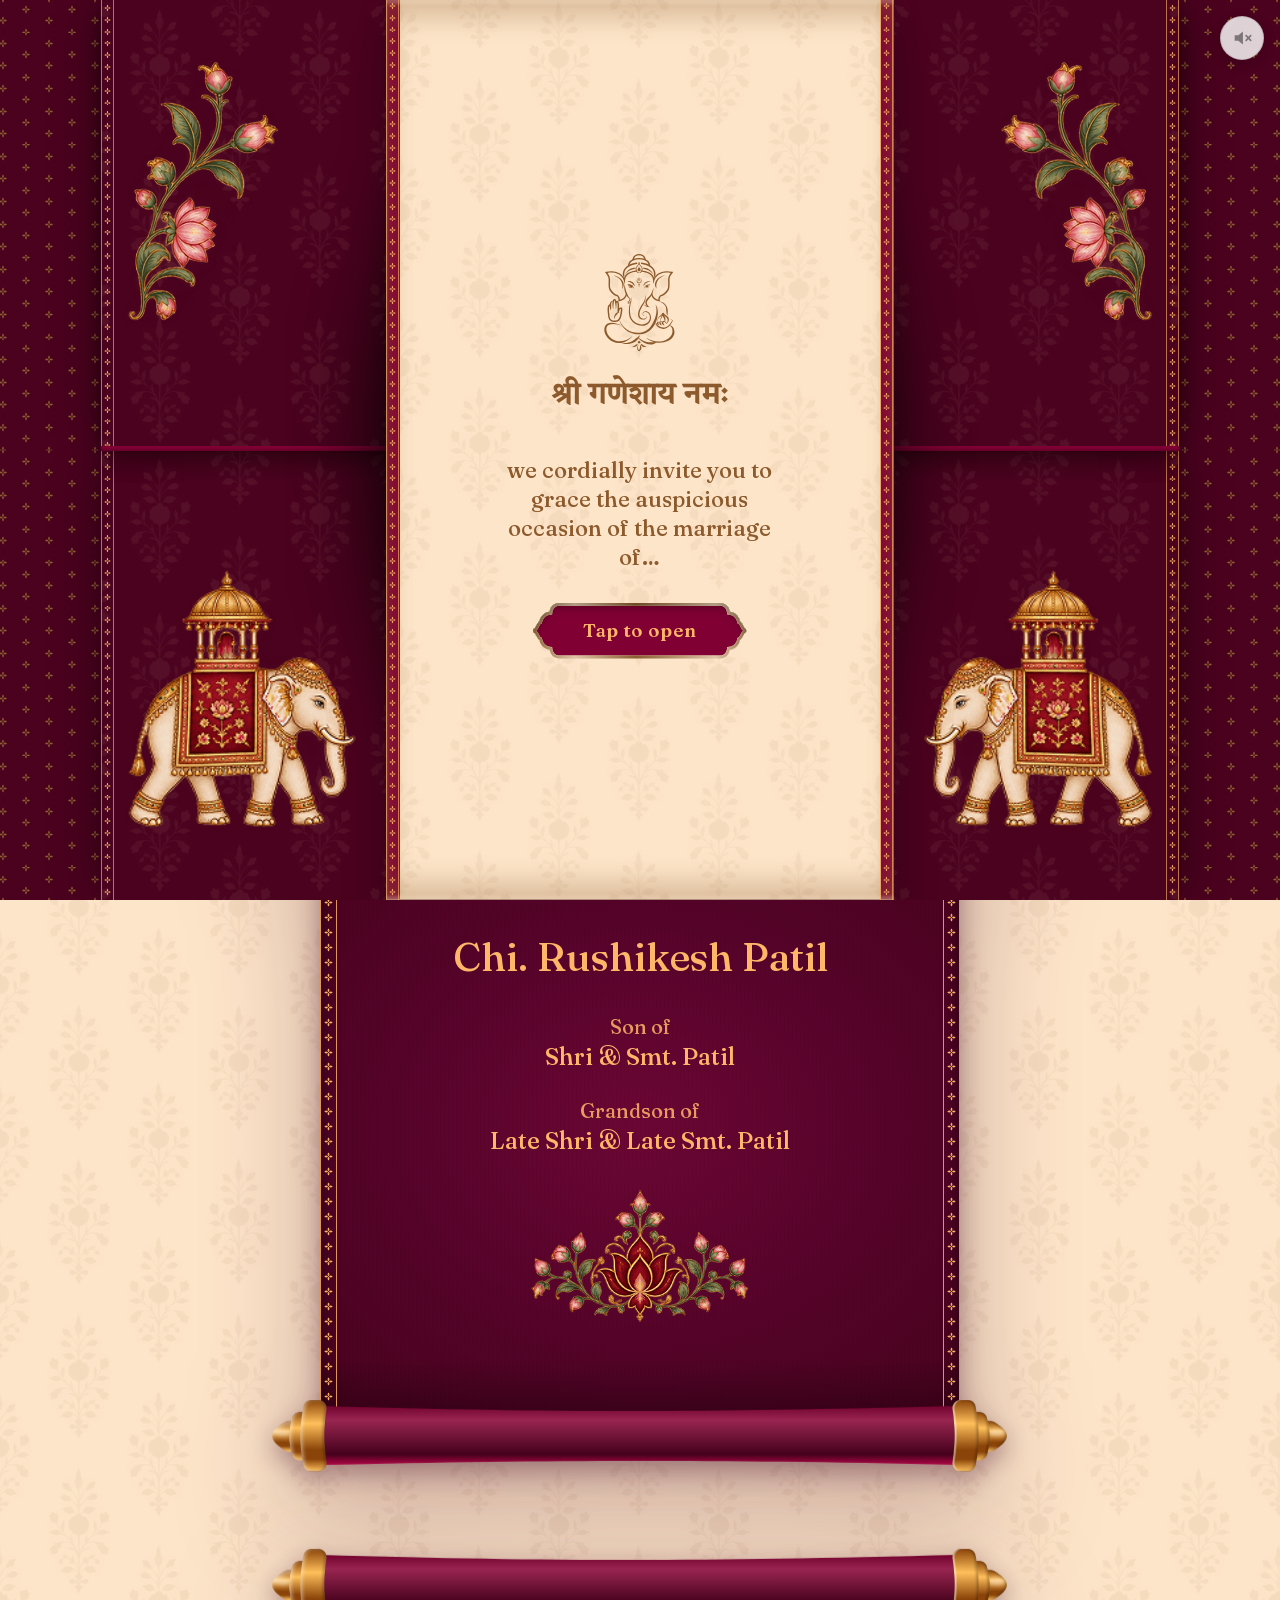
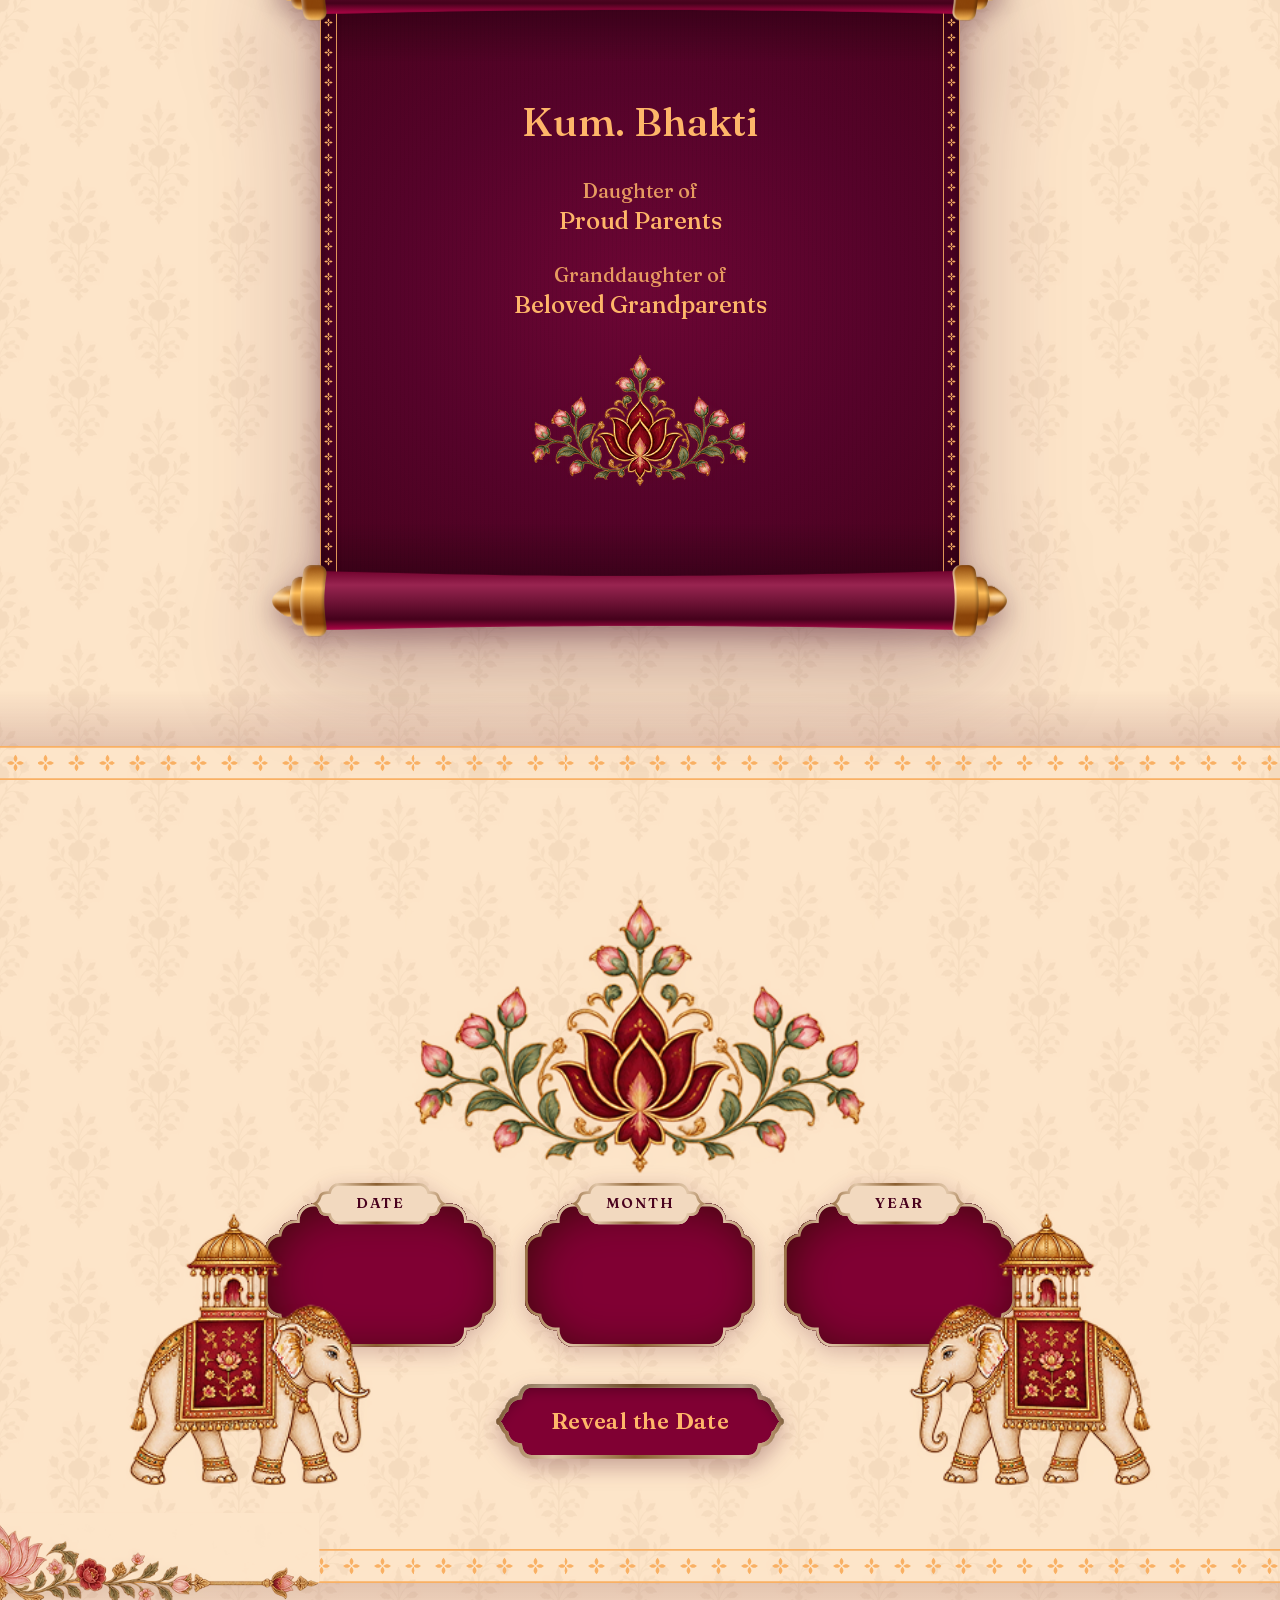
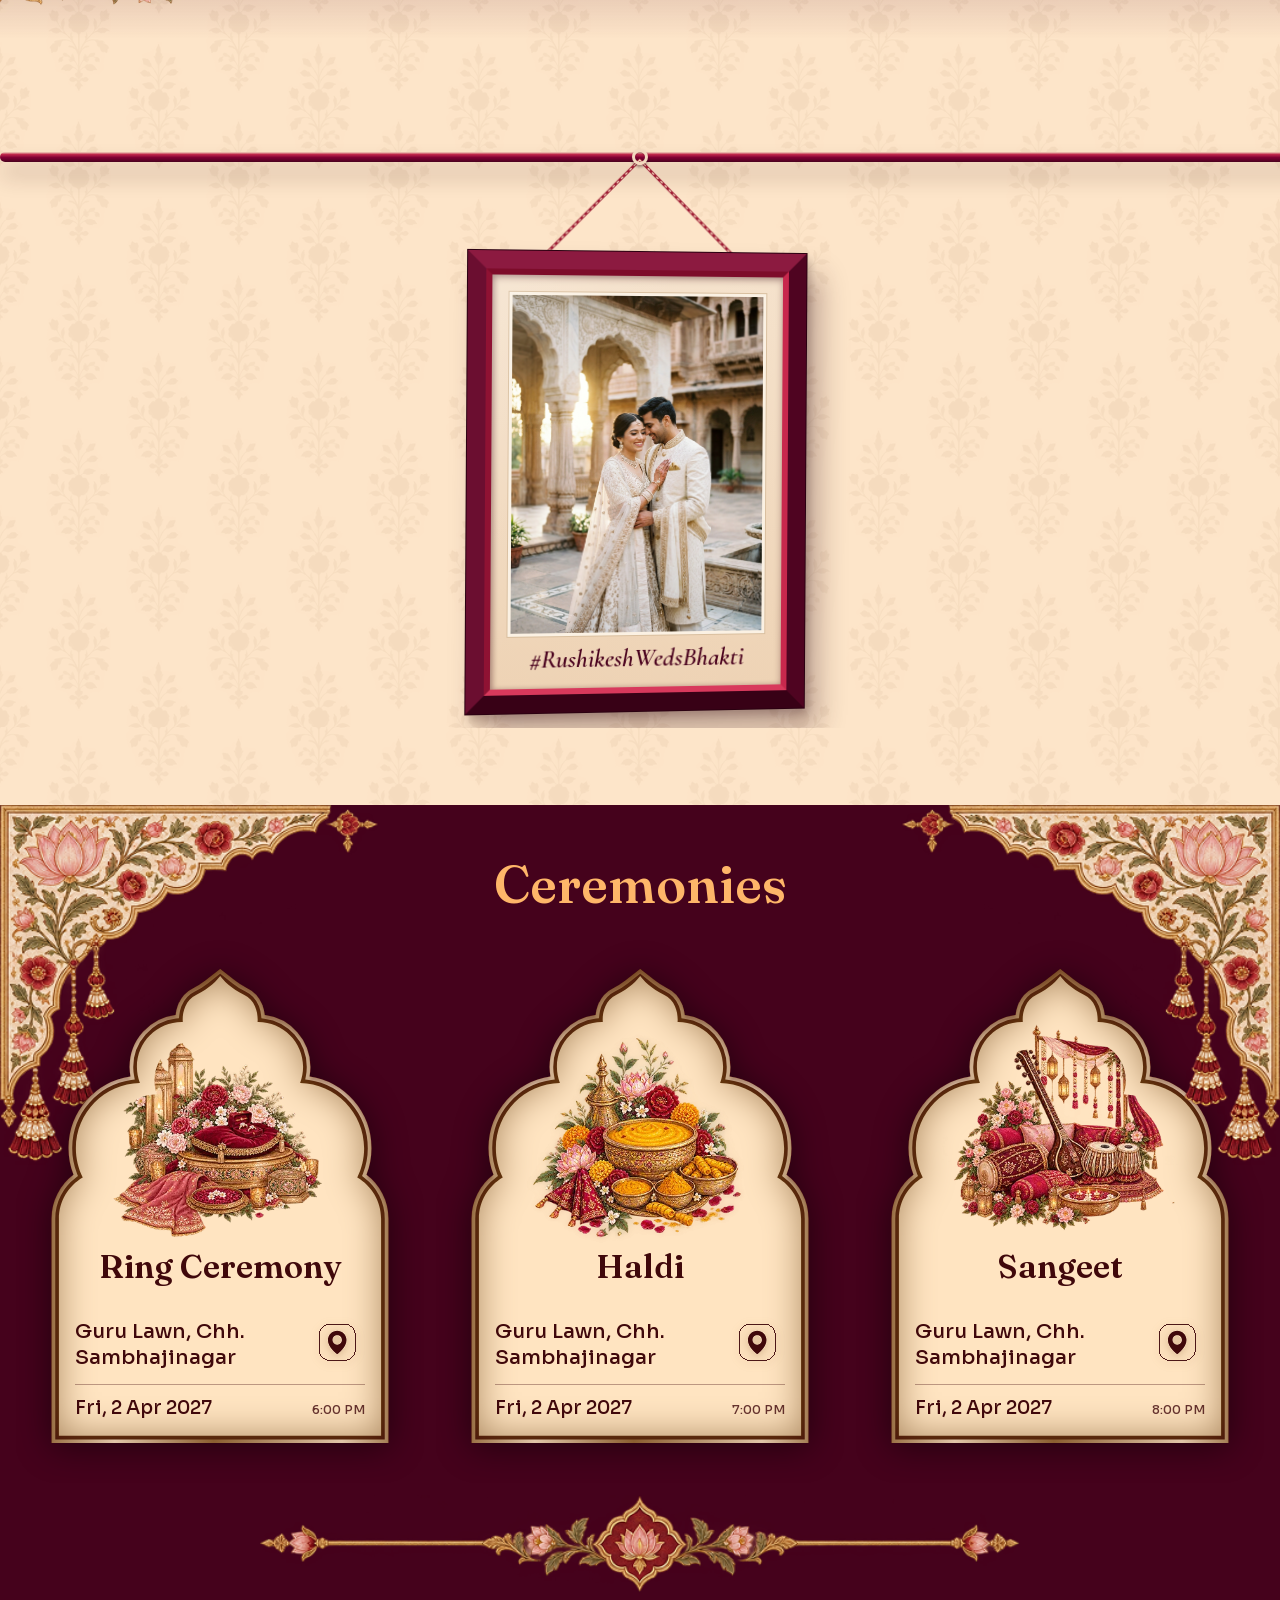
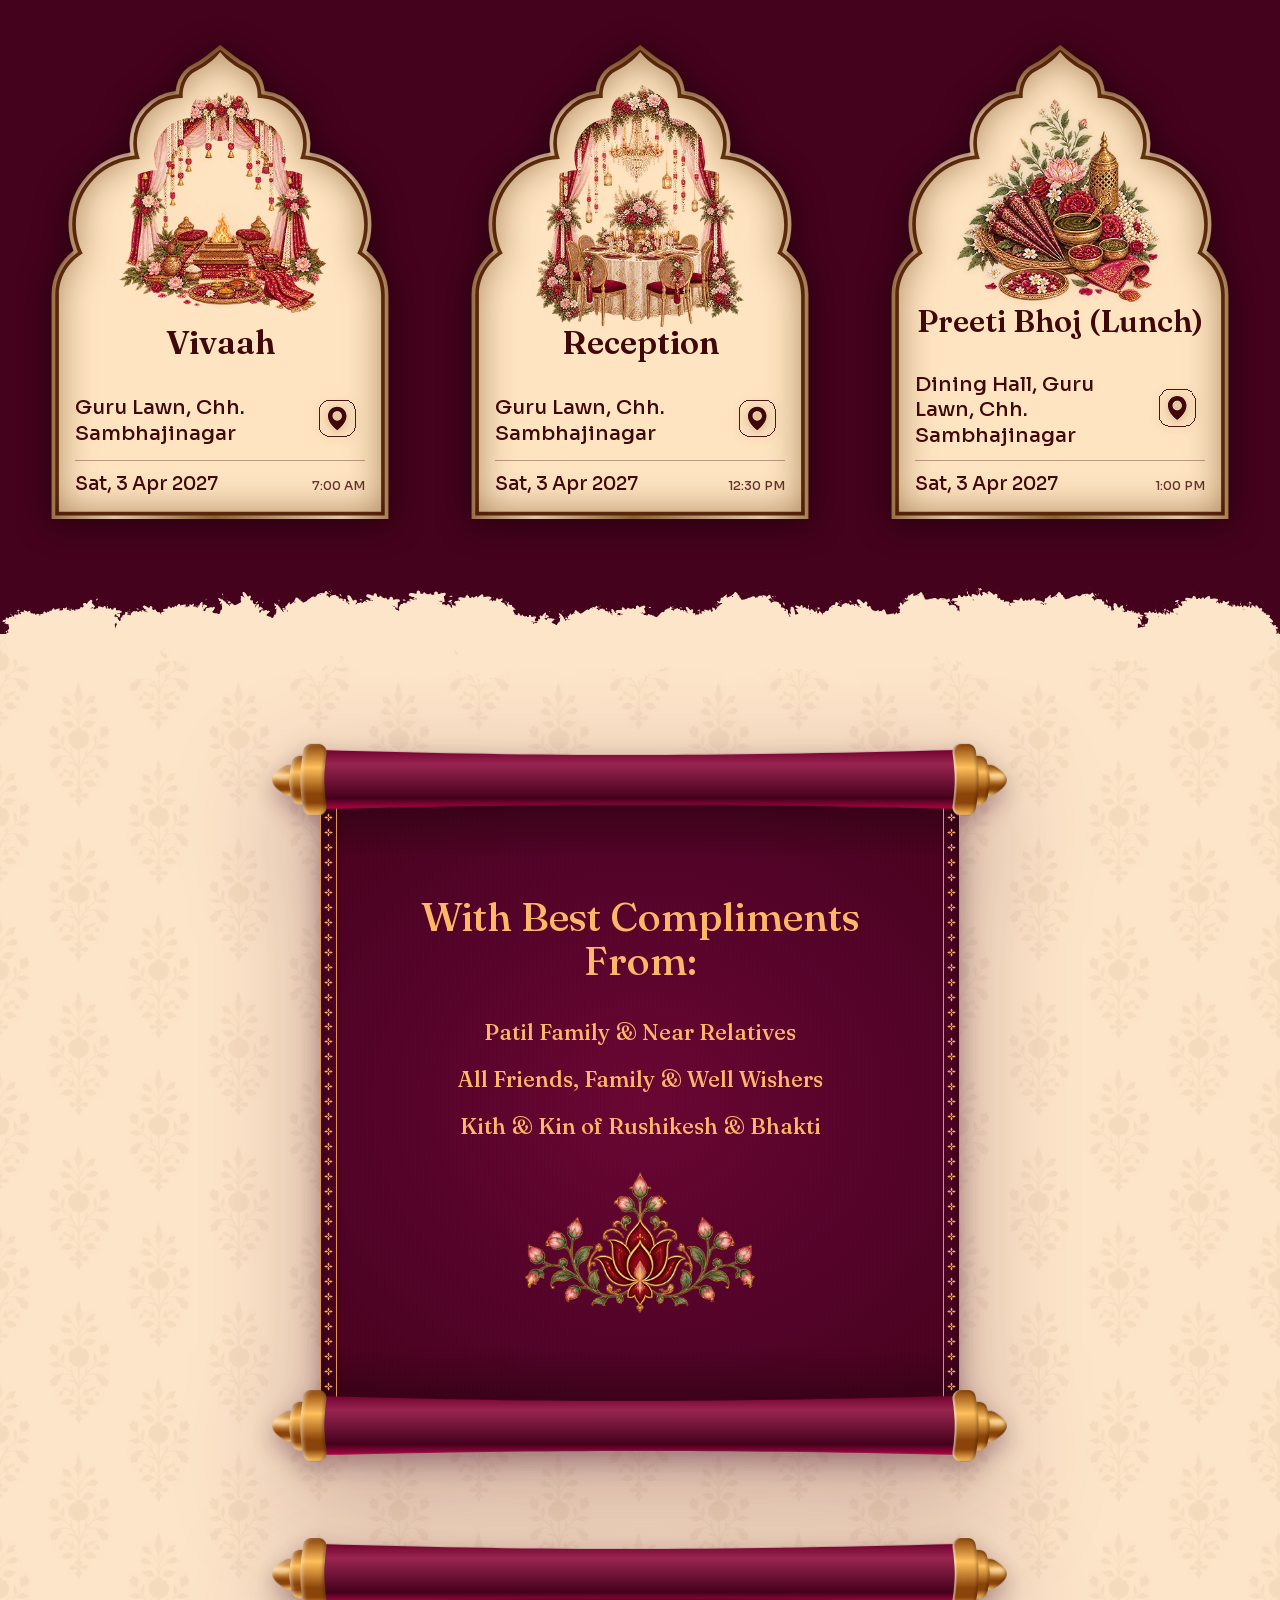
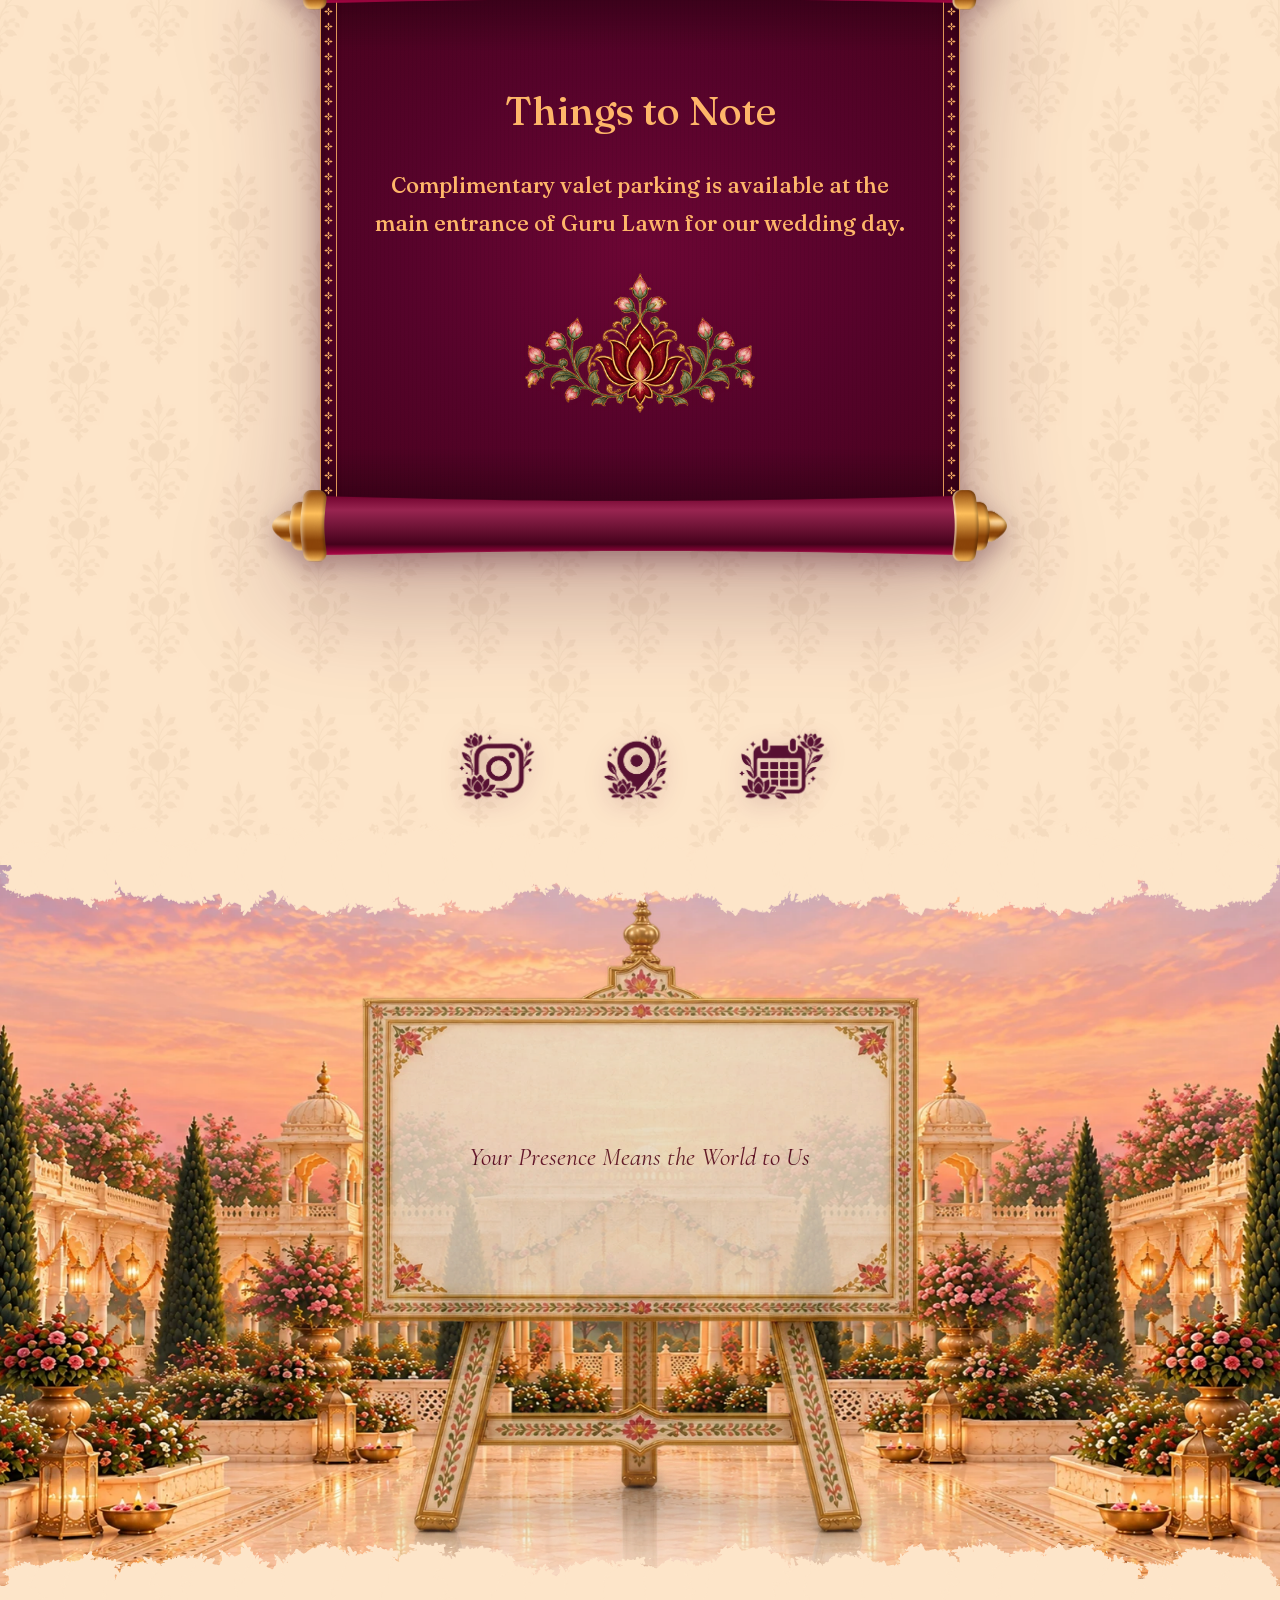
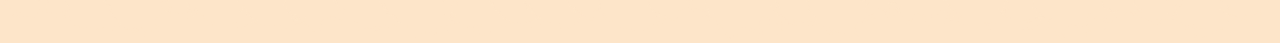
==== commit 5c3e95e3: "front gate 4" ====
--- a/index.html
+++ b/index.html
@@ -194,10 +194,6 @@
          order as papercut's family cards. -->
     <section class="royale-scrolls royale-families" aria-label="The families">
         <article class="royale-scroll" id="ryGroomCard" data-card="groomFamily">
-            <!-- Behind the sheet and centred on the card: what shows while the
-                 scroll is still closed, and covered as it unrolls over it. -->
-            <img class="royale-scroll__bloom" src="media/floral2.webp" alt="" aria-hidden="true" loading="lazy"
-                decoding="async">
             <!-- The window the sheet is revealed through as it unrolls (see
                  "scroll cards" in styles.css). -->
             <div class="royale-scroll__window">
@@ -218,8 +214,6 @@
                         <span class="royale-scroll__elder" id="ryGroomGrandB"></span>
                     </p>
 
-                    <img class="royale-scroll__divider" src="media/divider.webp" alt="" aria-hidden="true" loading="lazy"
-                        decoding="async">
                     <img class="royale-scroll__lotus" src="media/lotus_bunch.png" alt="" aria-hidden="true" loading="lazy"
                         decoding="async">
                 </div>
@@ -244,10 +238,6 @@
         </article>
 
         <article class="royale-scroll" id="ryBrideCard" data-card="brideFamily">
-            <!-- Behind the sheet and centred on the card: what shows while the
-                 scroll is still closed, and covered as it unrolls over it. -->
-            <img class="royale-scroll__bloom" src="media/floral2.webp" alt="" aria-hidden="true" loading="lazy"
-                decoding="async">
             <!-- The window the sheet is revealed through as it unrolls (see
                  "scroll cards" in styles.css). -->
             <div class="royale-scroll__window">
@@ -268,8 +258,6 @@
                         <span class="royale-scroll__elder" id="ryBrideGrandB"></span>
                     </p>
 
-                    <img class="royale-scroll__divider" src="media/divider.webp" alt="" aria-hidden="true" loading="lazy"
-                        decoding="async">
                     <img class="royale-scroll__lotus" src="media/lotus_bunch.png" alt="" aria-hidden="true" loading="lazy"
                         decoding="async">
                 </div>
@@ -670,10 +658,6 @@
          content and ids pattern as papercut's. -->
     <section class="royale-scrolls royale-closing" aria-label="Compliments and a note">
         <article class="royale-scroll" id="ryComplimentCard" data-card="compliments">
-            <!-- Behind the sheet and centred on the card: what shows while the
-                 scroll is still closed, and covered as it unrolls over it. -->
-            <img class="royale-scroll__bloom" src="media/floral2.webp" alt="" aria-hidden="true" loading="lazy"
-                decoding="async">
             <!-- The window the sheet is revealed through as it unrolls (see
                  "scroll cards" in styles.css). -->
             <div class="royale-scroll__window">
@@ -710,10 +694,6 @@
         </article>
 
         <article class="royale-scroll" id="ryNoteCard" data-card="note">
-            <!-- Behind the sheet and centred on the card: what shows while the
-                 scroll is still closed, and covered as it unrolls over it. -->
-            <img class="royale-scroll__bloom" src="media/floral2.webp" alt="" aria-hidden="true" loading="lazy"
-                decoding="async">
             <!-- The window the sheet is revealed through as it unrolls (see
                  "scroll cards" in styles.css). -->
             <div class="royale-scroll__window">
--- a/styles.css
+++ b/styles.css
@@ -103,6 +103,79 @@
 @supports (height: 1svh) {
   :root {
     --screen-h: 100svh;
+  }
+}
+
+@supports (height: 1dvh) {
+  :root {
+    --screen-h: 100dvh;
+  }
+}
+
+@media (orientation: portrait) and (max-width: 699px) {
+  :root {
+    --gate-inset: max(calc(0.055 * var(--screen-h)), env(safe-area-inset-top));
+  }
+
+  .royale-gate {
+    /* Match the phone's visible width, including browsers that reserve space
+       for a scrollbar inside the fixed inset box. */
+    left: 0;
+    right: auto;
+    width: 100vw;
+    align-items: center;
+    height: 100dvh;
+    min-height: 100dvh;
+  }
+
+  .royale-card {
+    flex: 0 0 auto;
+    align-self: center;
+    width: min(100vw, 500px);
+  }
+
+  .royale-card::before {
+    /* Keep the Wrapper_P card face aligned without calc division, which has
+       varied across mobile browser engines. */
+    top: -17.8998%;
+    bottom: -26.7303%;
+    left: -13.9304%;
+    right: -13.9304%;
+  }
+}
+
+@media (orientation: portrait) and (max-height: 700px) {
+  :root {
+    --gate-inset: calc(0.06 * var(--screen-h));
+  }
+
+  .royale-card {
+    padding-top: calc(22 * var(--u));
+    padding-bottom: calc(28 * var(--u));
+  }
+
+  .royale-card__symbol {
+    width: calc(88 * var(--u));
+  }
+
+  .royale-card__mantra {
+    margin-top: calc(5 * var(--u));
+  }
+
+  .royale-card__guest {
+    margin-top: calc(6 * var(--u));
+  }
+
+  .royale-card__note {
+    margin-top: calc(12 * var(--u));
+  }
+
+  .royale-card__cue {
+    margin-top: calc(14 * var(--u));
+  }
+
+  .royale-gate__elephant {
+    bottom: calc(8 * var(--u));
   }
 }
 
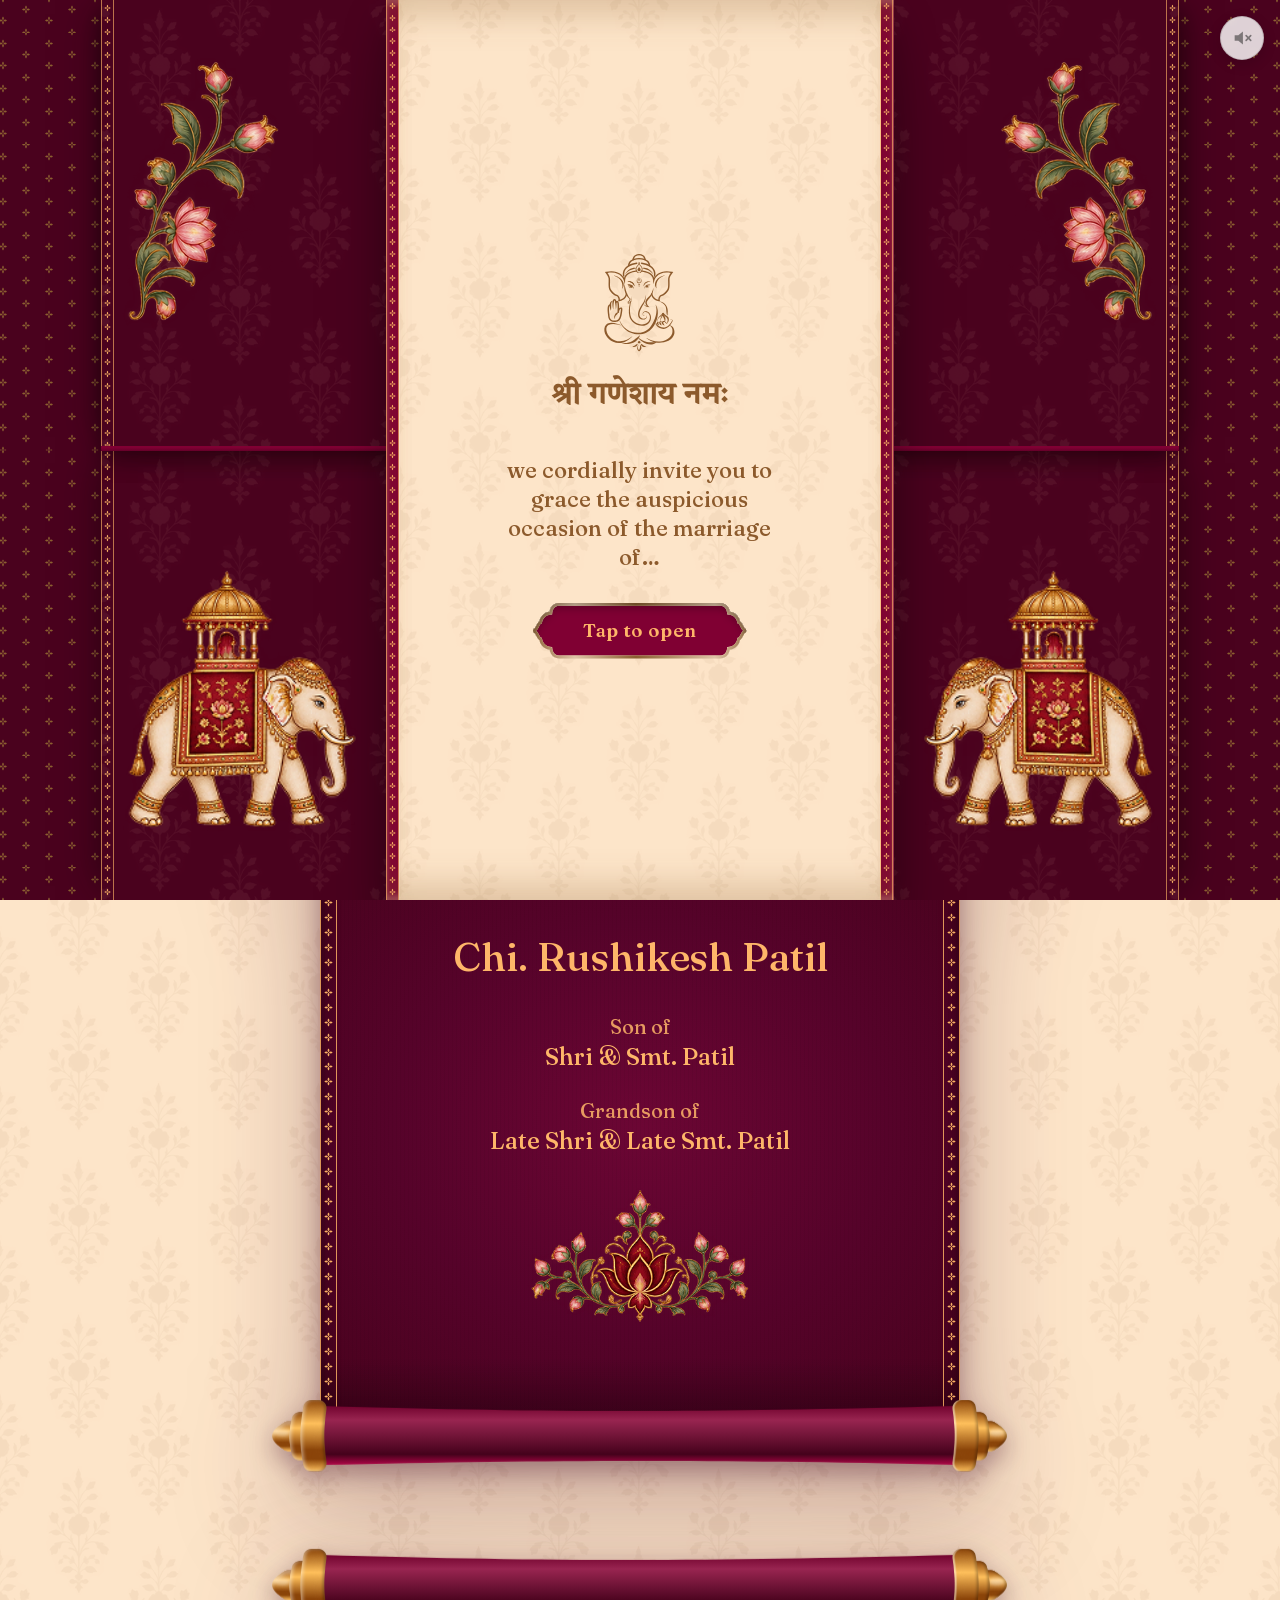
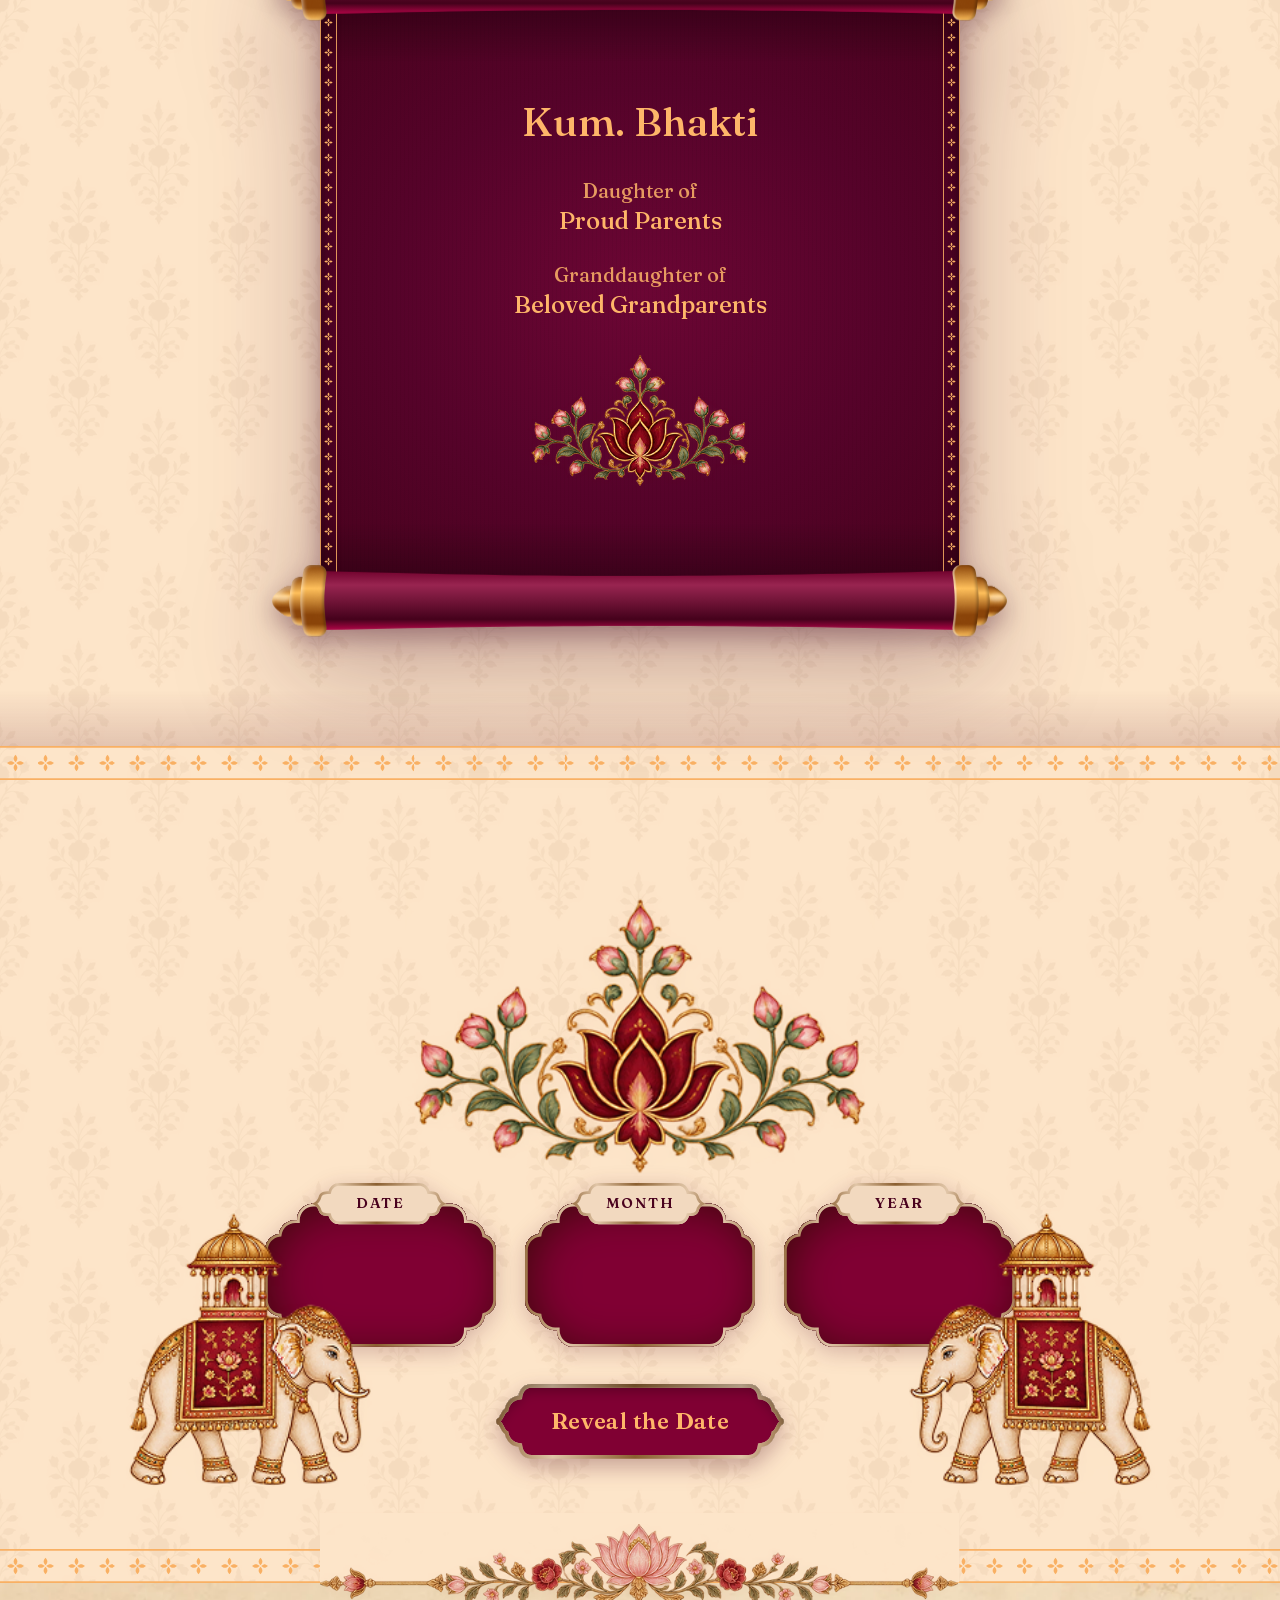
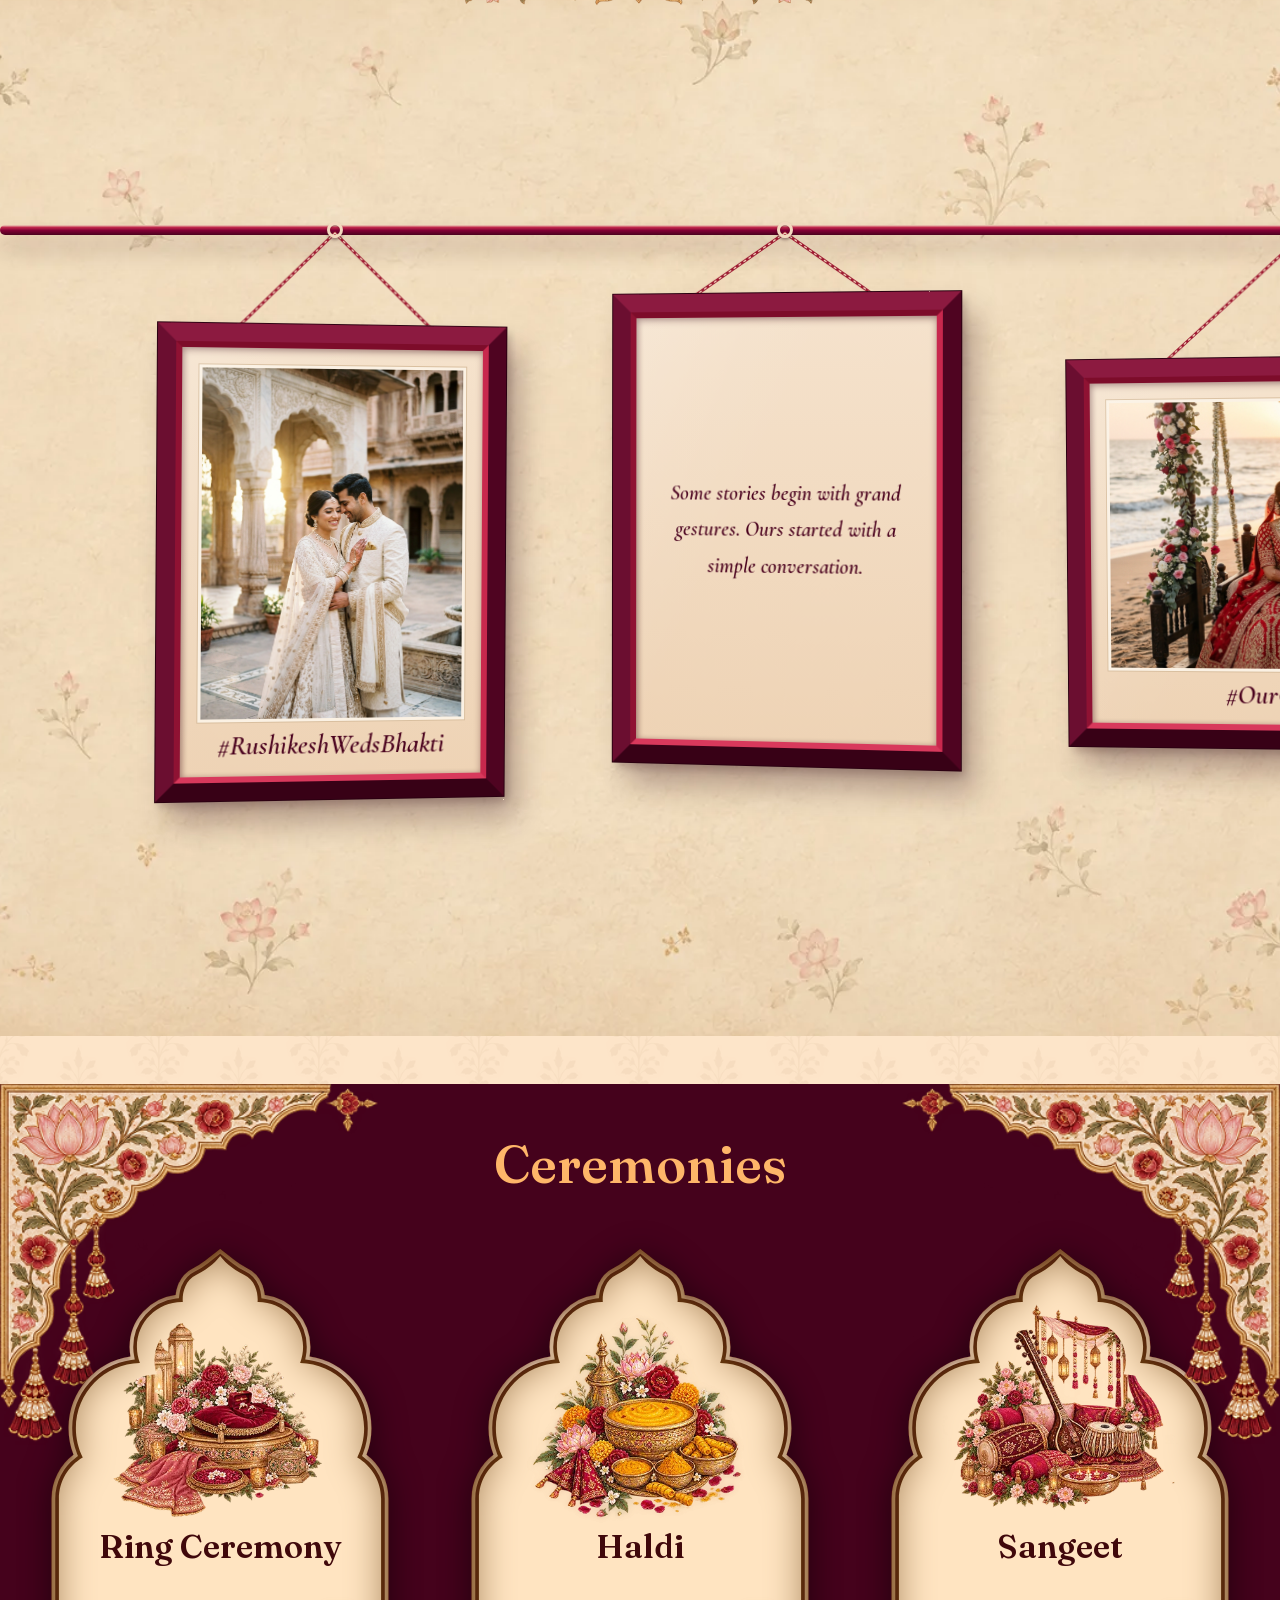
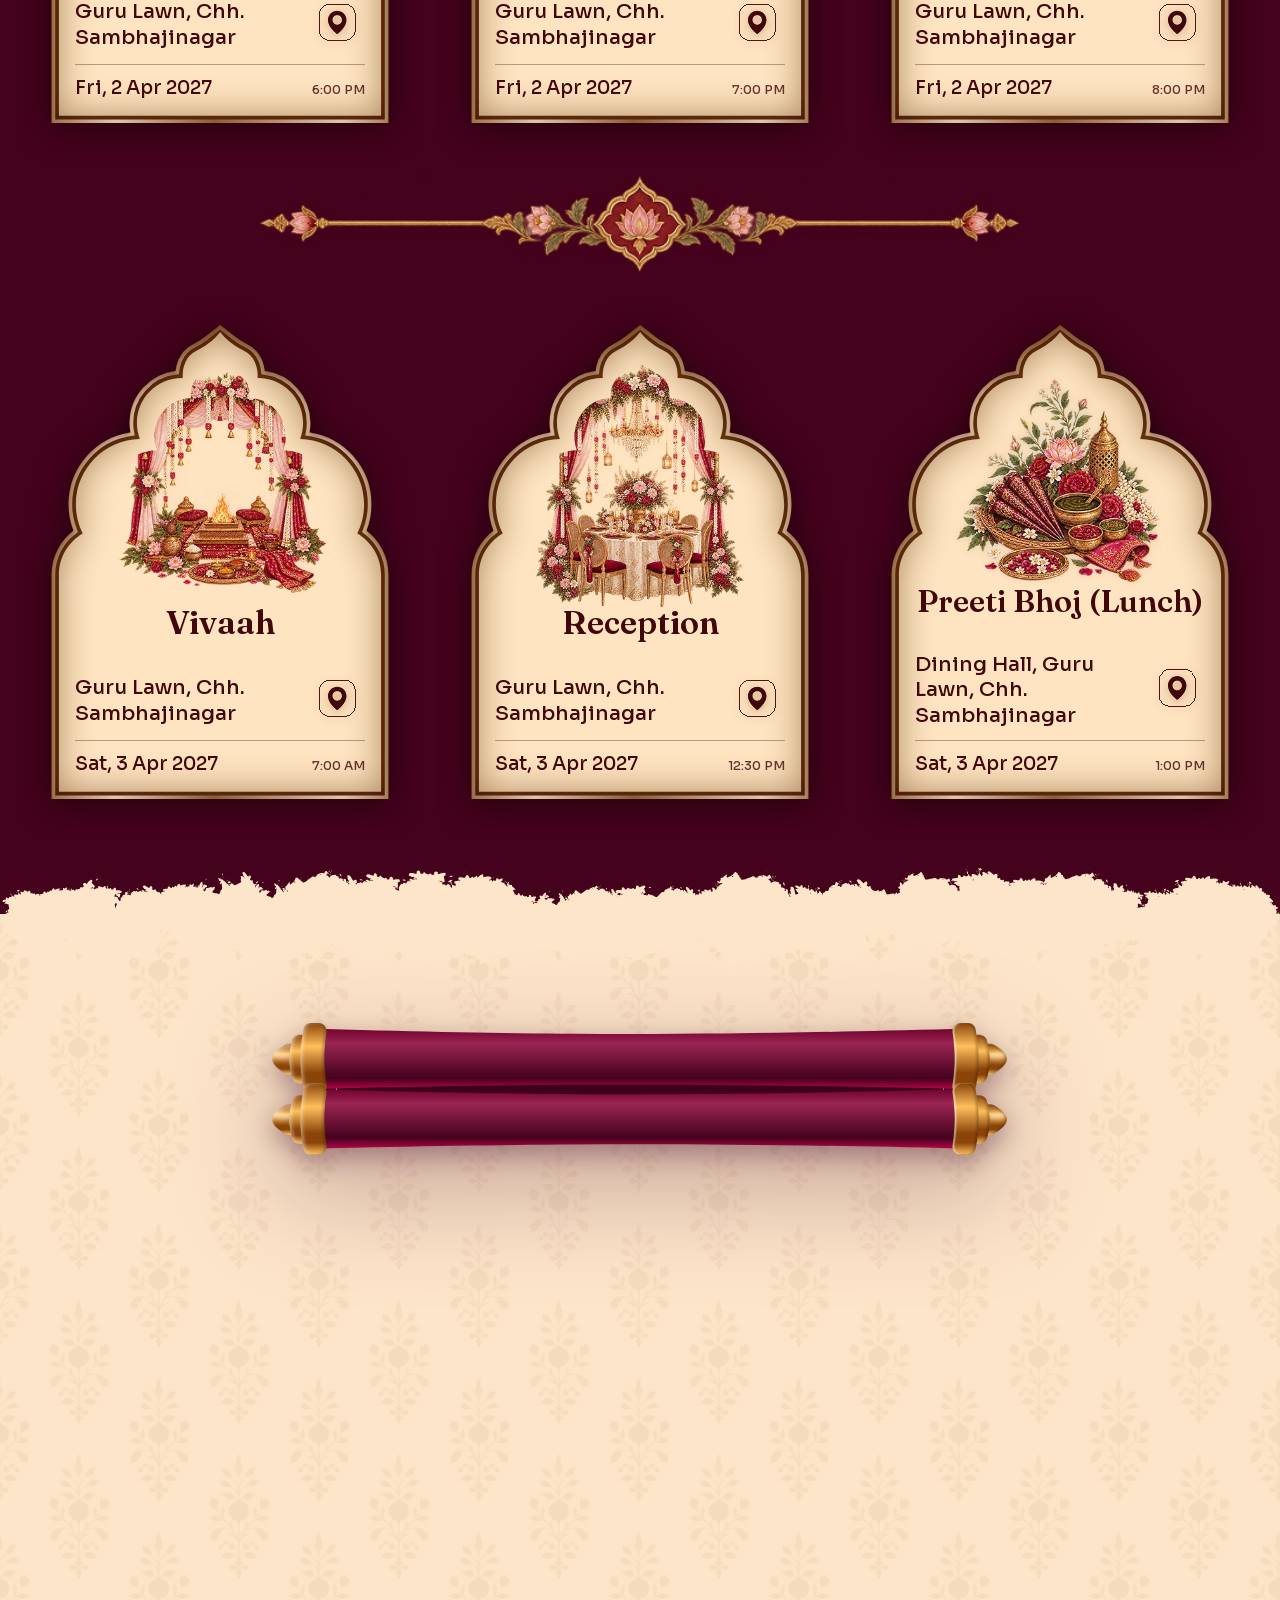
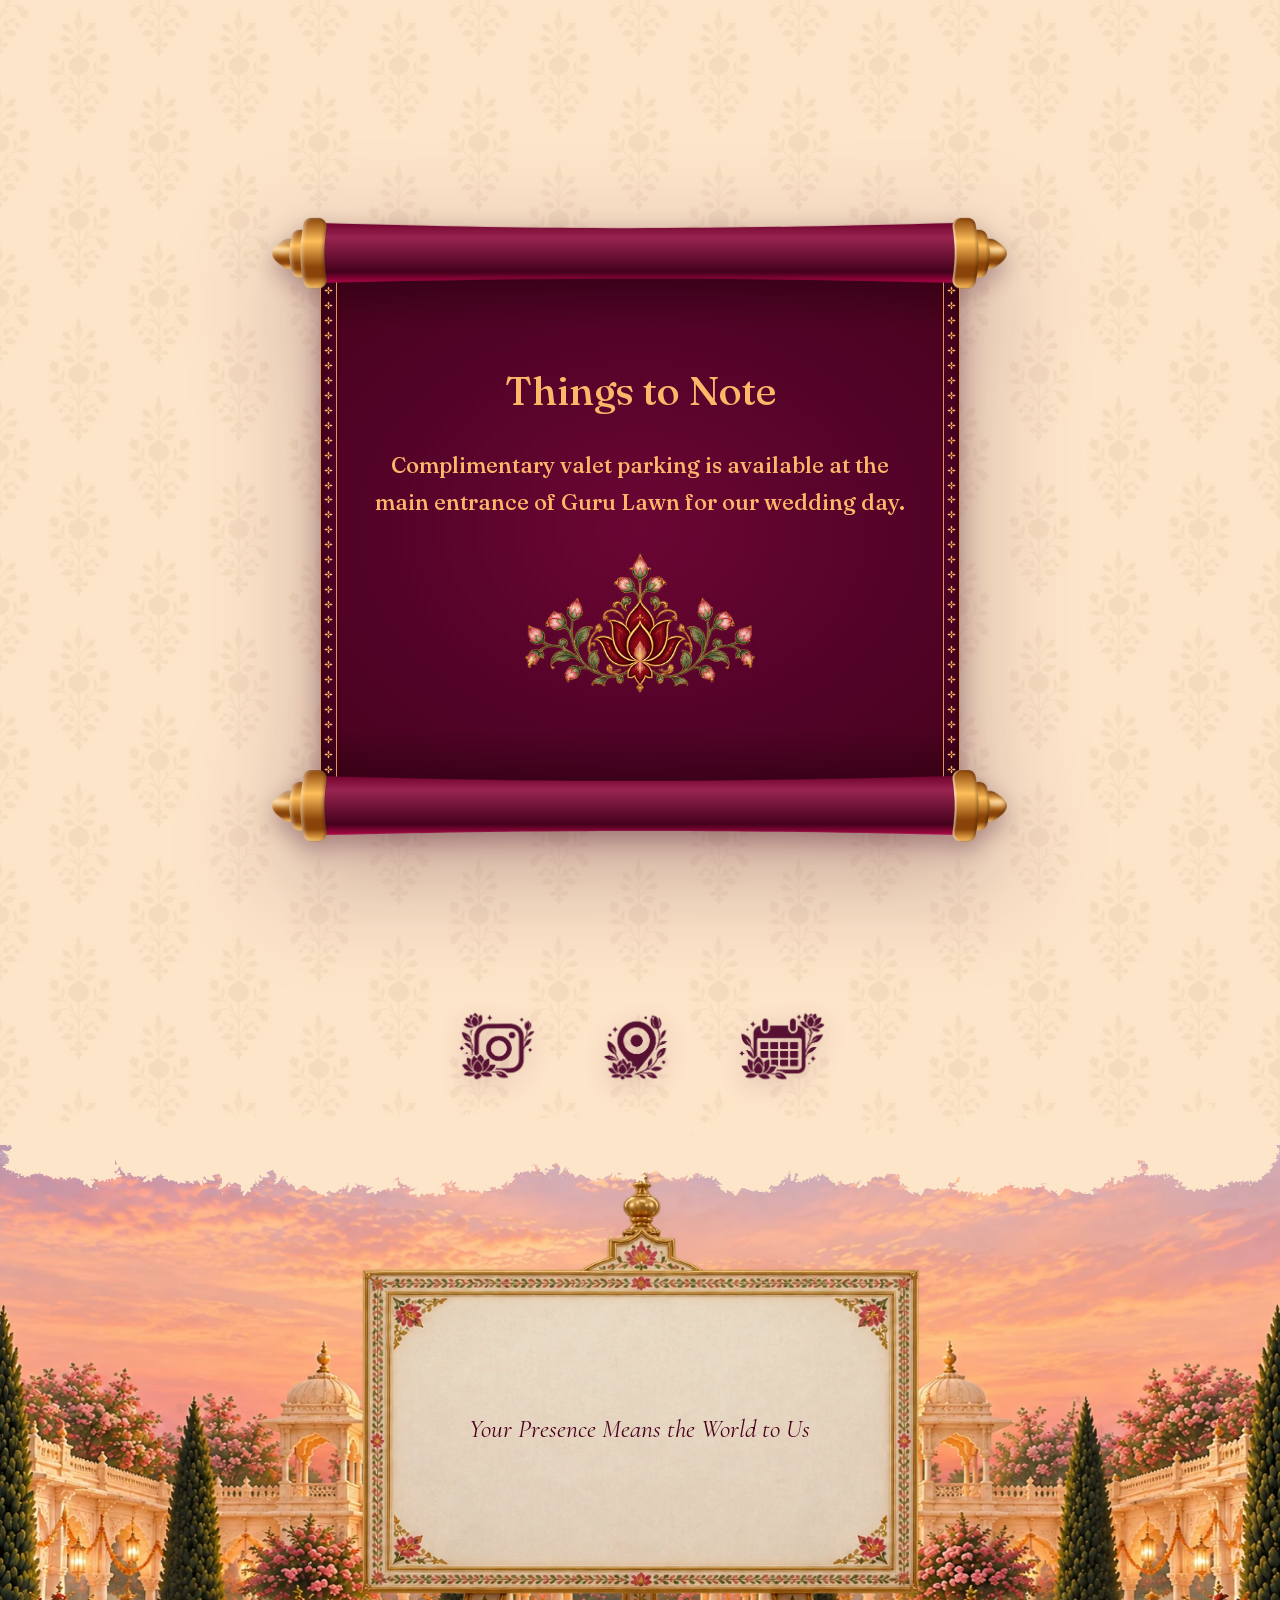
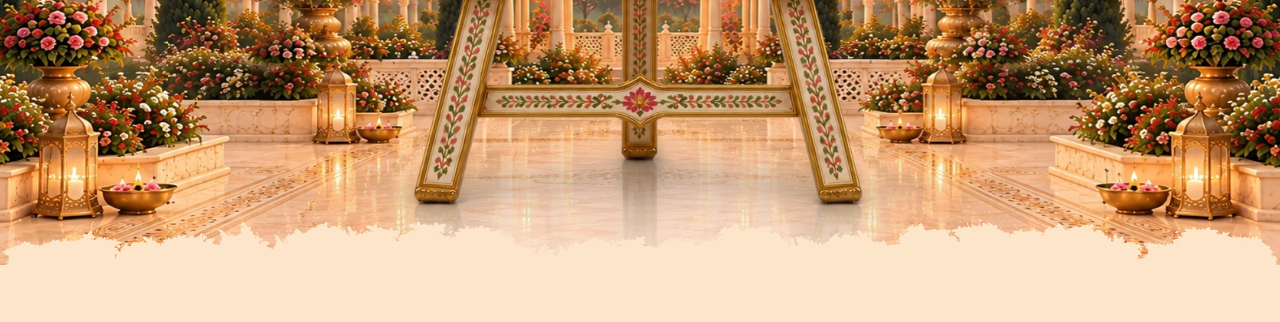
==== commit 42fde80c: "gate 15 changed by gravity" ====
--- a/index.html
+++ b/index.html
@@ -10,6 +10,8 @@
 </script>
     <meta charset="utf-8">
     <meta name="viewport" content="width=device-width, initial-scale=1, viewport-fit=cover">
+    <meta name="color-scheme" content="light only">
+    <meta name="supported-color-schemes" content="light only">
     <title>Rushikesh & Bhakti — Wedding Invitation</title>
 
     <!-- Fraunces (cover greeting) and Cormorant Garamond (couple names) are
--- a/styles.css
+++ b/styles.css
@@ -12,7 +12,9 @@
    than pushing the elephants off the doors: the doors take the height less a
    --gate-inset band above and below (84.3% of it), and the card's 419u plus
    the sprigs' 160u above it and the elephants' 126u below needs 705u of that,
-   so 402u can be no more than 402/705 x 84.3% = 48% of the height.
+   so 402u can be no more than 402/705 x 84.3% = 48% of the height. The
+   phone rule below also fits the wrapper's full artwork and keeps its width
+   within the screen.
 
    Landscape turns the gate on its side: the doors are stacked one above the
    other, and the card - media/Wrapper_D.svg - stands up the middle of them,
@@ -23,6 +25,9 @@
    height alone (--k), so it always fits its door. */
 
 :root {
+  color-scheme: light only;
+  forced-color-adjust: none;
+
   --font-display: "Fraunces", Georgia, serif;
   --font-names: "Cormorant Garamond", Georgia, serif;
   --font-sans: "Sora", system-ui, -apple-system, "Segoe UI", sans-serif;
@@ -56,6 +61,8 @@
      in portrait, the sides in landscape (see there) - so the star flaps
      behind them show in that band. 7.86% of the screen's long side. */
   --gate-inset: calc(0.0786 * var(--screen-h));
+  --gate-inset-top: var(--gate-inset);
+  --gate-inset-bottom: var(--gate-inset);
 
   /* The crimson strip down the doors' seam, and along the flaps' inner
      edges - one figure so the two always match. */
@@ -106,47 +113,43 @@
   }
 }
 
-@supports (height: 1dvh) {
-  :root {
-    --screen-h: 100dvh;
+@media (prefers-color-scheme: dark) {
+  :root,
+  html,
+  body {
+    color-scheme: light only;
+    forced-color-adjust: none;
   }
 }
 
 @media (orientation: portrait) and (max-width: 699px) {
   :root {
     --gate-inset: max(calc(0.055 * var(--screen-h)), env(safe-area-inset-top));
+    --gate-inset-top: max(calc(0.055 * var(--screen-h)), env(safe-area-inset-top));
+    --gate-inset-bottom: max(calc(0.055 * var(--screen-h)), env(safe-area-inset-bottom));
+    /* Keep the card band full-width on phones while scaling its contents
+       against the small viewport height so sprigs, card and elephants stay
+       clear of each other and browser toolbars on iOS and Android. */
+    --u: calc(min(100vw, 0.38 * var(--screen-h), 500px) / 402);
   }
 
   .royale-gate {
-    /* Match the phone's visible width, including browsers that reserve space
-       for a scrollbar inside the fixed inset box. */
-    left: 0;
-    right: auto;
-    width: 100vw;
-    align-items: center;
-    height: 100dvh;
-    min-height: 100dvh;
+    align-items: stretch;
+    padding-top: calc(var(--gate-inset-top) + 160 * var(--u));
+    padding-bottom: calc(var(--gate-inset-bottom) + 138 * var(--u));
   }
 
   .royale-card {
     flex: 0 0 auto;
-    align-self: center;
-    width: min(100vw, 500px);
-  }
-
-  .royale-card::before {
-    /* Keep the Wrapper_P card face aligned without calc division, which has
-       varied across mobile browser engines. */
-    top: -17.8998%;
-    bottom: -26.7303%;
-    left: -13.9304%;
-    right: -13.9304%;
+    width: 100%;
   }
 }
 
 @media (orientation: portrait) and (max-height: 700px) {
   :root {
-    --gate-inset: calc(0.06 * var(--screen-h));
+    --gate-inset: max(calc(0.06 * var(--screen-h)), env(safe-area-inset-top));
+    --gate-inset-top: max(calc(0.06 * var(--screen-h)), env(safe-area-inset-top));
+    --gate-inset-bottom: max(calc(0.06 * var(--screen-h)), env(safe-area-inset-bottom));
   }
 
   .royale-card {
@@ -199,11 +202,15 @@
 
 
 html {
+  color-scheme: light only;
+  forced-color-adjust: none;
+  overflow-x: clip;
   background-color: var(--royale-paper);
 }
 
 body {
   margin: 0;
+  overflow-x: clip;
   /* The positioning box for the page's motif below. */
   position: relative;
 }
@@ -1499,19 +1506,7 @@
    edge and the ceremonies' maroon starts at the foot, and the frames want
    room off both. */
 
-/* Ship banner styling */
-.ship-banner {
-  text-align: center;
-  margin-bottom: 8px;
-}
-.ship-banner img {
-  max-width: 60px;
-  height: auto;
-}
-@media (max-width: 700px) {
-  .ship-banner img { max-width: 45px; }
-}
-
+.royale-gallery {
   --gallery-h: 900px;
   --frame-depth: 14px;
 
@@ -1563,7 +1558,7 @@
     max-width: 520px;
     height: auto;
     margin: 18px 0 0;
-    transform: translateX(-50%);
+    transform: translate(-50%, -69%);
   }
 }
 
@@ -1899,40 +1894,35 @@
 
 /* Phones: one frame at a time, as rose does - a full-width snap carousel. */
 @media (max-width: 700px) {
-  
-/* Ship banner styling */
-.ship-banner {
-  text-align: center;
-  margin-bottom: 8px;
-}
-.ship-banner img {
-  max-width: 60px;
-  height: auto;
-}
-@media (max-width: 700px) {
-  .ship-banner img { max-width: 45px; }
-}
-
-    --gallery-h: 760px;
+  .royale-gallery {
+    --gallery-h: clamp(600px, calc(70vw + 350px), 760px);
   }
 
   .royale-gallery__scroll {
+    /* Measure each slide against the actual scrollport. On mobile browsers,
+       100vw can include width the horizontal scroller does not have. */
+    container-type: inline-size;
     scroll-snap-type: x mandatory;
   }
 
-  /* Each slide is a full screen wide, so the frames need no gap of their
-     own here - the slide's width is the spacing. */
+  /* Each grid column is measured against the scrollport, not the wider page
+     viewport. That keeps the rail and its hanging frames on the same mobile
+     coordinate system in Safari. */
   .royale-gallery__track {
     --rail-y: 64px;
 
+    display: grid;
+    grid-auto-flow: column;
     gap: 0;
+    grid-auto-columns: 100vw;
+    grid-auto-columns: 100cqw;
     height: 100%;
     padding-inline: 0;
   }
 
   .gframe {
-    position: static;
-    flex: 0 0 100vw;
+    box-sizing: border-box;
+    width: 100%;
     height: 100%;
     margin-top: 0;
     padding-top: var(--rail-y);
@@ -1947,6 +1937,17 @@
 
   .gframe--landscape {
     --frame-w: min(90vw, 420px);
+  }
+
+  @supports (width: 1cqw) {
+    .gframe--portrait,
+    .gframe--story {
+      --frame-w: min(80cqw, 340px);
+    }
+
+    .gframe--landscape {
+      --frame-w: min(90cqw, 420px);
+    }
   }
 
   .gframe__story {
@@ -1978,13 +1979,13 @@
   }
 
   .royale-gallery > .royale-gallery__hint {
-    position: relative !important;
-    left: auto !important;
-    right: auto !important;
-    bottom: auto !important;
+    position: absolute !important;
+    left: 0 !important;
+    right: 0 !important;
+    bottom: 20px !important;
     z-index: 20 !important;
     width: max-content !important;
-    margin: 18px auto 0 !important;
+    margin: 0 auto !important;
     padding: 8px 14px !important;
     transform: none !important;
   }
@@ -2173,6 +2174,13 @@
   }
 }
 
+@media (max-width: 700px) {
+  .royale-ceremonies {
+    --corner-w: min(28%, 180px);
+    margin-top: 0;
+  }
+}
+
 /* Landscape: the corner ornaments larger, and the heading lifted up between
    them rather than set below them - the top padding no longer has to clear
    the corners' height. 30% a corner leaves the middle 40% of the width for
@@ -2654,7 +2662,8 @@
   display: flex;
   flex-direction: column;
   padding-block:
-    calc(var(--gate-inset) + 160 * var(--u)) calc(var(--gate-inset) + 126 * var(--u));
+    calc(var(--gate-inset-top, var(--gate-inset)) + 160 * var(--u))
+    calc(var(--gate-inset-bottom, var(--gate-inset)) + 138 * var(--u));
   overflow: hidden;
   /* The depth the doors swing open in: 2.4 door-widths (each door is half
      the screen). Deep enough for a door's free edge to visibly loom as it
@@ -2709,8 +2718,8 @@
     0 calc(10 * var(--u)) calc(30 * var(--u)) calc(-10 * var(--u)) rgb(20 0 8 / 0.5);
 
   position: absolute;
-  top: var(--gate-inset);
-  bottom: var(--gate-inset);
+  top: var(--gate-inset-top, var(--gate-inset));
+  bottom: var(--gate-inset-bottom, var(--gate-inset));
   width: calc(50% + 1px);
   background-color: var(--royale-door);
   /* media/motif.png, faint, in a half-drop lattice - see --motif-tile. */
@@ -2947,8 +2956,8 @@
 .royale-gate__decor {
   position: absolute;
   z-index: 2;
-  top: var(--gate-inset);
-  bottom: var(--gate-inset);
+  top: var(--gate-inset-top, var(--gate-inset));
+  bottom: var(--gate-inset-bottom, var(--gate-inset));
   width: calc(50% + 1px);
   pointer-events: none;
 }
@@ -3095,12 +3104,26 @@
   content: "";
   position: absolute;
   z-index: -1;
-  /* Wrapper_P.svg is 514 x 606, its card x 56-458, y 75-494. */
-  top: calc(-75 / 419 * 100%);
-  bottom: calc(-112 / 419 * 100%);
-  left: calc(-56 / 402 * 100%);
-  right: calc(-56 / 402 * 100%);
-  background: url("media/Wrapper_P.svg#svgView(preserveAspectRatio(none))") center / 100% 100% no-repeat;
+  inset: 0;
+  background:
+    linear-gradient(
+      to bottom,
+      var(--royale-band) 0,
+      var(--royale-band) calc(15 * var(--u)),
+      transparent calc(15 * var(--u)),
+      transparent calc(100% - 15 * var(--u)),
+      var(--royale-band) calc(100% - 15 * var(--u)),
+      var(--royale-band) 100%
+    ),
+    var(--royale-paper);
+  box-shadow:
+    inset calc(15 * var(--u)) 0 calc(26 * var(--u)) calc(-10 * var(--u)) rgb(139 95 48 / 0.3),
+    inset calc(-15 * var(--u)) 0 calc(26 * var(--u)) calc(-10 * var(--u)) rgb(139 95 48 / 0.3),
+    inset calc(2 * var(--u)) 0 calc(4 * var(--u)) rgb(255 234 209 / 0.25),
+    inset calc(-2 * var(--u)) 0 calc(4 * var(--u)) rgb(255 234 209 / 0.25),
+    0 calc(14 * var(--u)) calc(31 * var(--u)) rgb(0 0 0 / 0.28),
+    0 calc(40 * var(--u)) calc(56 * var(--u)) rgb(0 0 0 / 0.22),
+    0 calc(-10 * var(--u)) calc(36 * var(--u)) rgb(0 0 0 / 0.22);
   pointer-events: none;
 }
 
@@ -3114,12 +3137,25 @@
   }
 
   .royale-card::before {
-    /* Wrapper_D.svg is 788 x 1177, its card x 114-693, y 41-1065. */
-    top: calc(-41 / 1024 * 100%);
-    bottom: calc(-112 / 1024 * 100%);
-    left: calc(-114 / 579 * 100%);
-    right: calc(-95 / 579 * 100%);
-    background-image: url("media/Wrapper_D.svg#svgView(preserveAspectRatio(none))");
+    inset: 0;
+    background:
+      linear-gradient(
+        to right,
+        var(--royale-band) 0,
+        var(--royale-band) var(--border-w),
+        transparent var(--border-w),
+        transparent calc(100% - var(--border-w)),
+        var(--royale-band) calc(100% - var(--border-w)),
+        var(--royale-band) 100%
+      ),
+      var(--royale-paper);
+    box-shadow:
+      inset 0 calc(20 * var(--u)) calc(30 * var(--u)) calc(-10 * var(--u)) rgb(139 95 48 / 0.3),
+      inset 0 calc(-20 * var(--u)) calc(30 * var(--u)) calc(-10 * var(--u)) rgb(139 95 48 / 0.3),
+      inset 0 calc(4 * var(--u)) calc(4 * var(--u)) rgb(255 234 209 / 0.25),
+      inset 0 calc(-4 * var(--u)) calc(4 * var(--u)) rgb(255 234 209 / 0.25),
+      0 calc(14 * var(--u)) calc(31 * var(--u)) rgb(0 0 0 / 0.28),
+      0 calc(56 * var(--u)) calc(56 * var(--u)) rgb(0 0 0 / 0.18);
   }
 
   /* The border down both of the card's crimson bands (see --border). Over
@@ -3148,7 +3184,7 @@
 .royale-card__motif {
   position: absolute;
   z-index: -1;
-  inset: calc(15 / 419 * 100%) 0;
+  inset: calc(15 * var(--u)) 0;
   background-color: var(--royale-ink);
   -webkit-mask: url("media/motif_tile.svg") repeat;
   mask: url("media/motif_tile.svg") repeat;
@@ -3161,7 +3197,7 @@
 
 @media (orientation: landscape) {
   .royale-card__motif {
-    inset: 0 calc(15 / 579 * 100%);
+    inset: 0 var(--border-w);
   }
 }
 
@@ -3307,7 +3343,7 @@
 
 @keyframes ry-card-up {
   to {
-    transform: translateY(calc(-50% - var(--screen-h) / 2 - 130 * var(--u)));
+    transform: translateY(calc(-50% - 60vh - 130 * var(--u)));
   }
 }
 
@@ -3327,6 +3363,7 @@
    swing; it dims a touch as it turns away from the light. */
 .royale-gate__door,
 .royale-gate__decor {
+  -webkit-backface-visibility: hidden;
   backface-visibility: hidden;
 }
 
@@ -3454,6 +3491,7 @@
    the top one up and the bottom one down, in landscape the left and right
    ones outward - until it has turned its back and drops out. */
 .royale-gate__flap {
+  -webkit-backface-visibility: hidden;
   backface-visibility: hidden;
 }
 
@@ -3979,20 +4017,10 @@
   padding-bottom: calc(clamp(16px, 3vw, 32px) + var(--date-band)) !important;
 }
 
-/* Ship banner styling */
-.ship-banner {
-  text-align: center;
-  margin-bottom: 8px;
-}
-.ship-banner img {
-  max-width: 60px;
-  height: auto;
-}
 @media (max-width: 700px) {
-  .ship-banner img { max-width: 45px; }
-}
-
-  padding-top: 16px !important;
+  .royale-date {
+    padding-top: 16px !important;
+  }
 }
 .gallery-swipe-pill {
   display: inline-block;
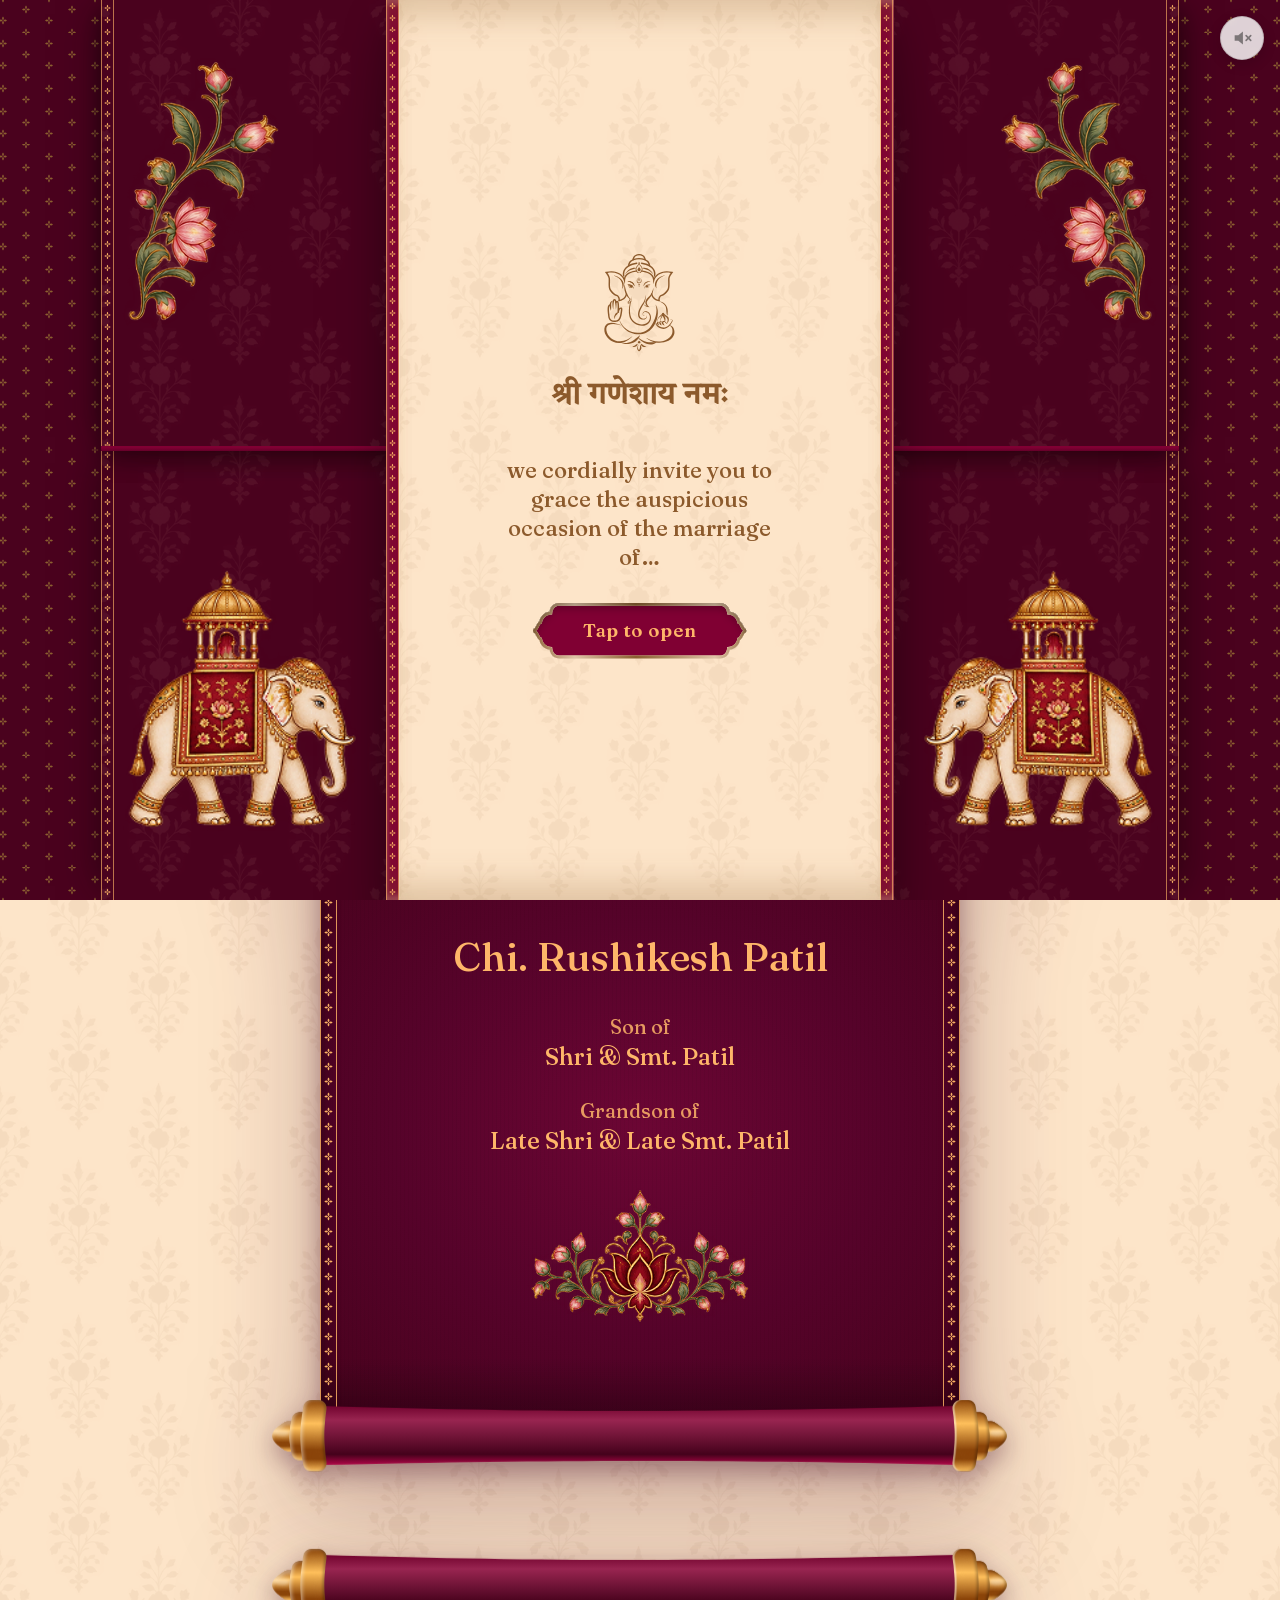
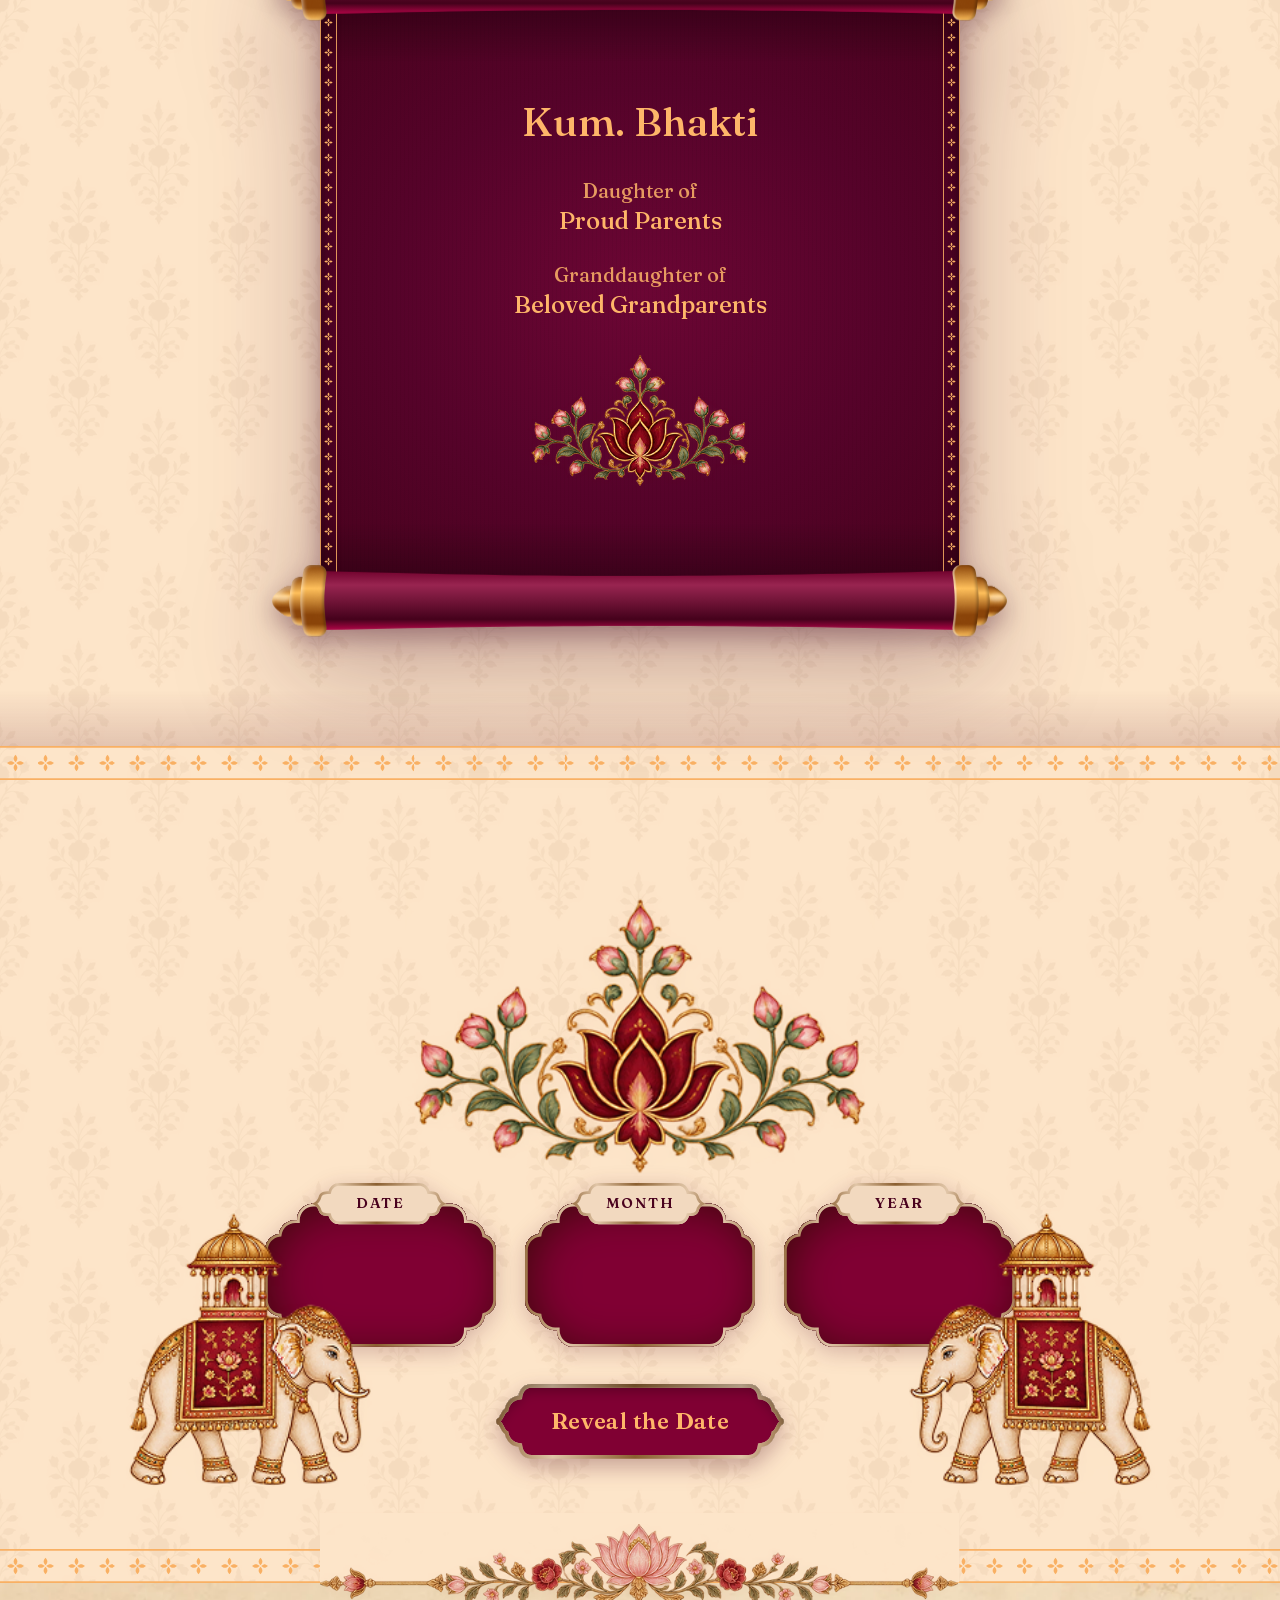
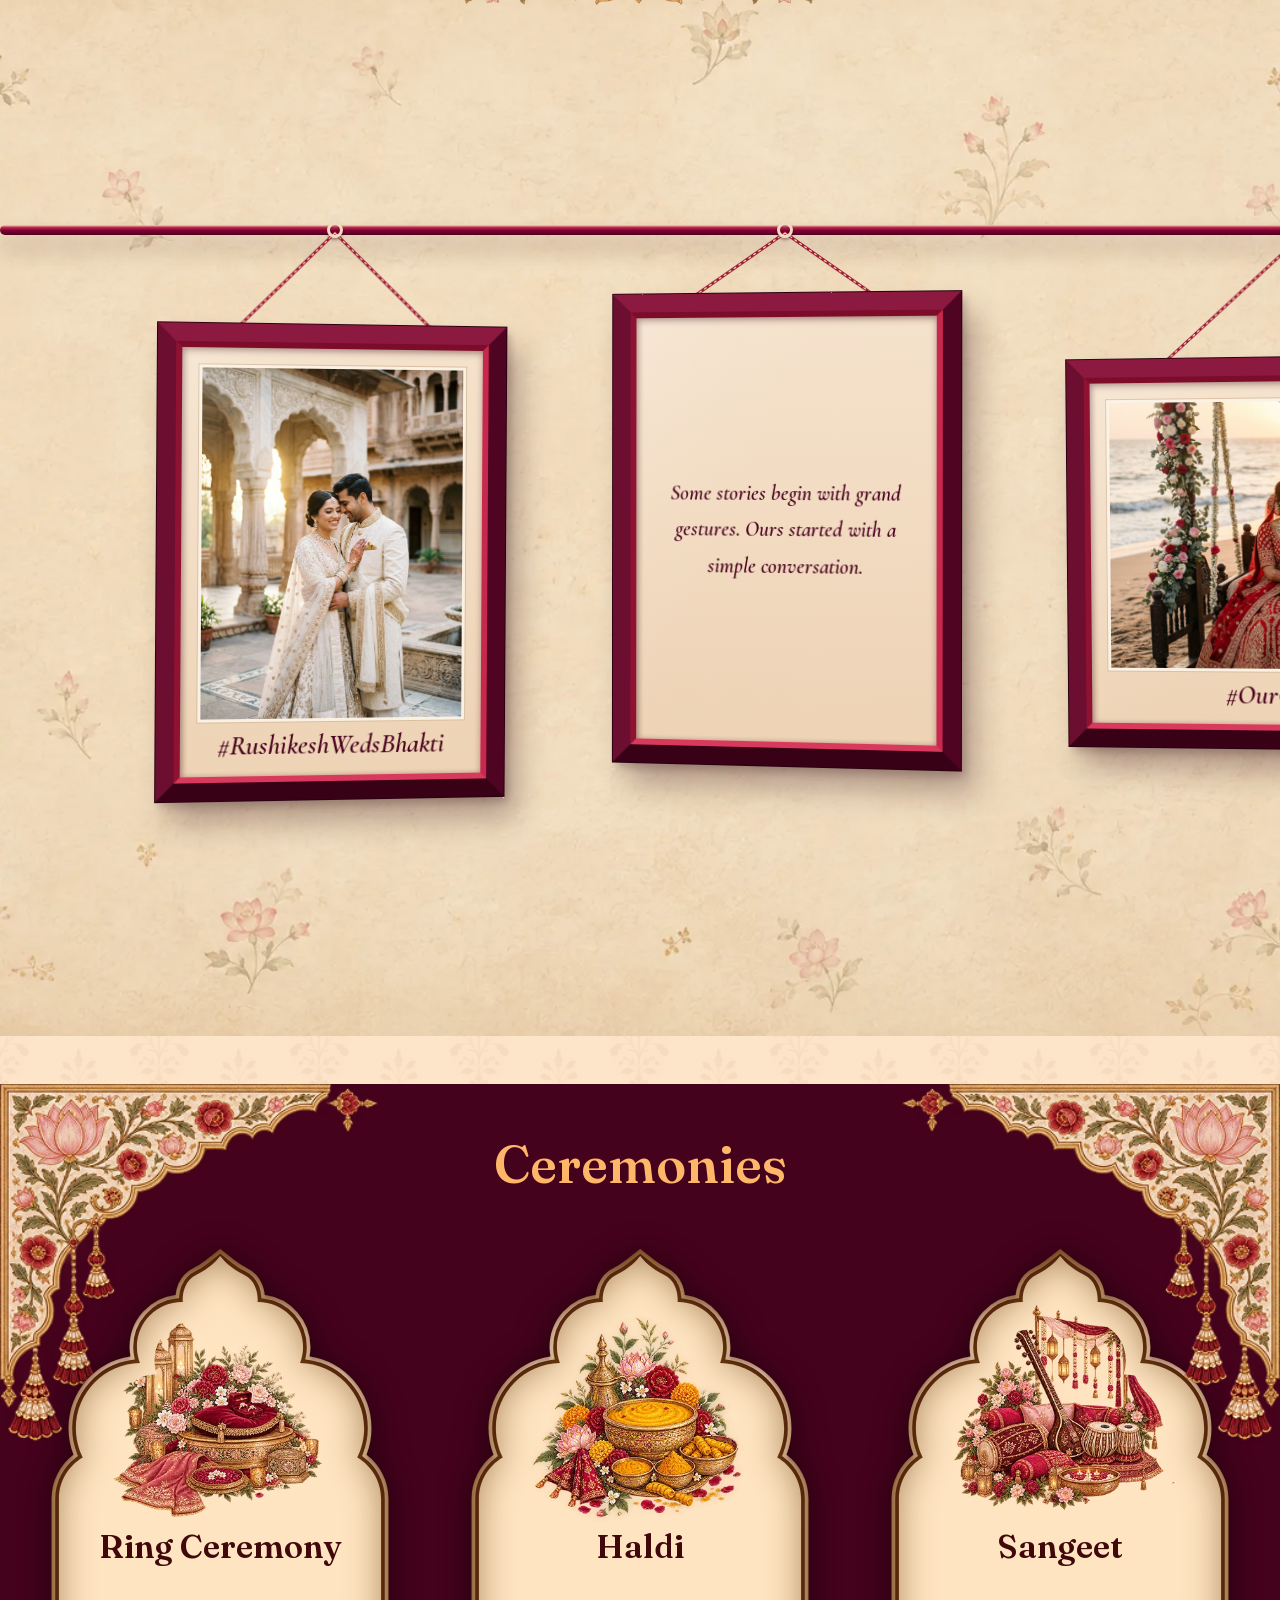
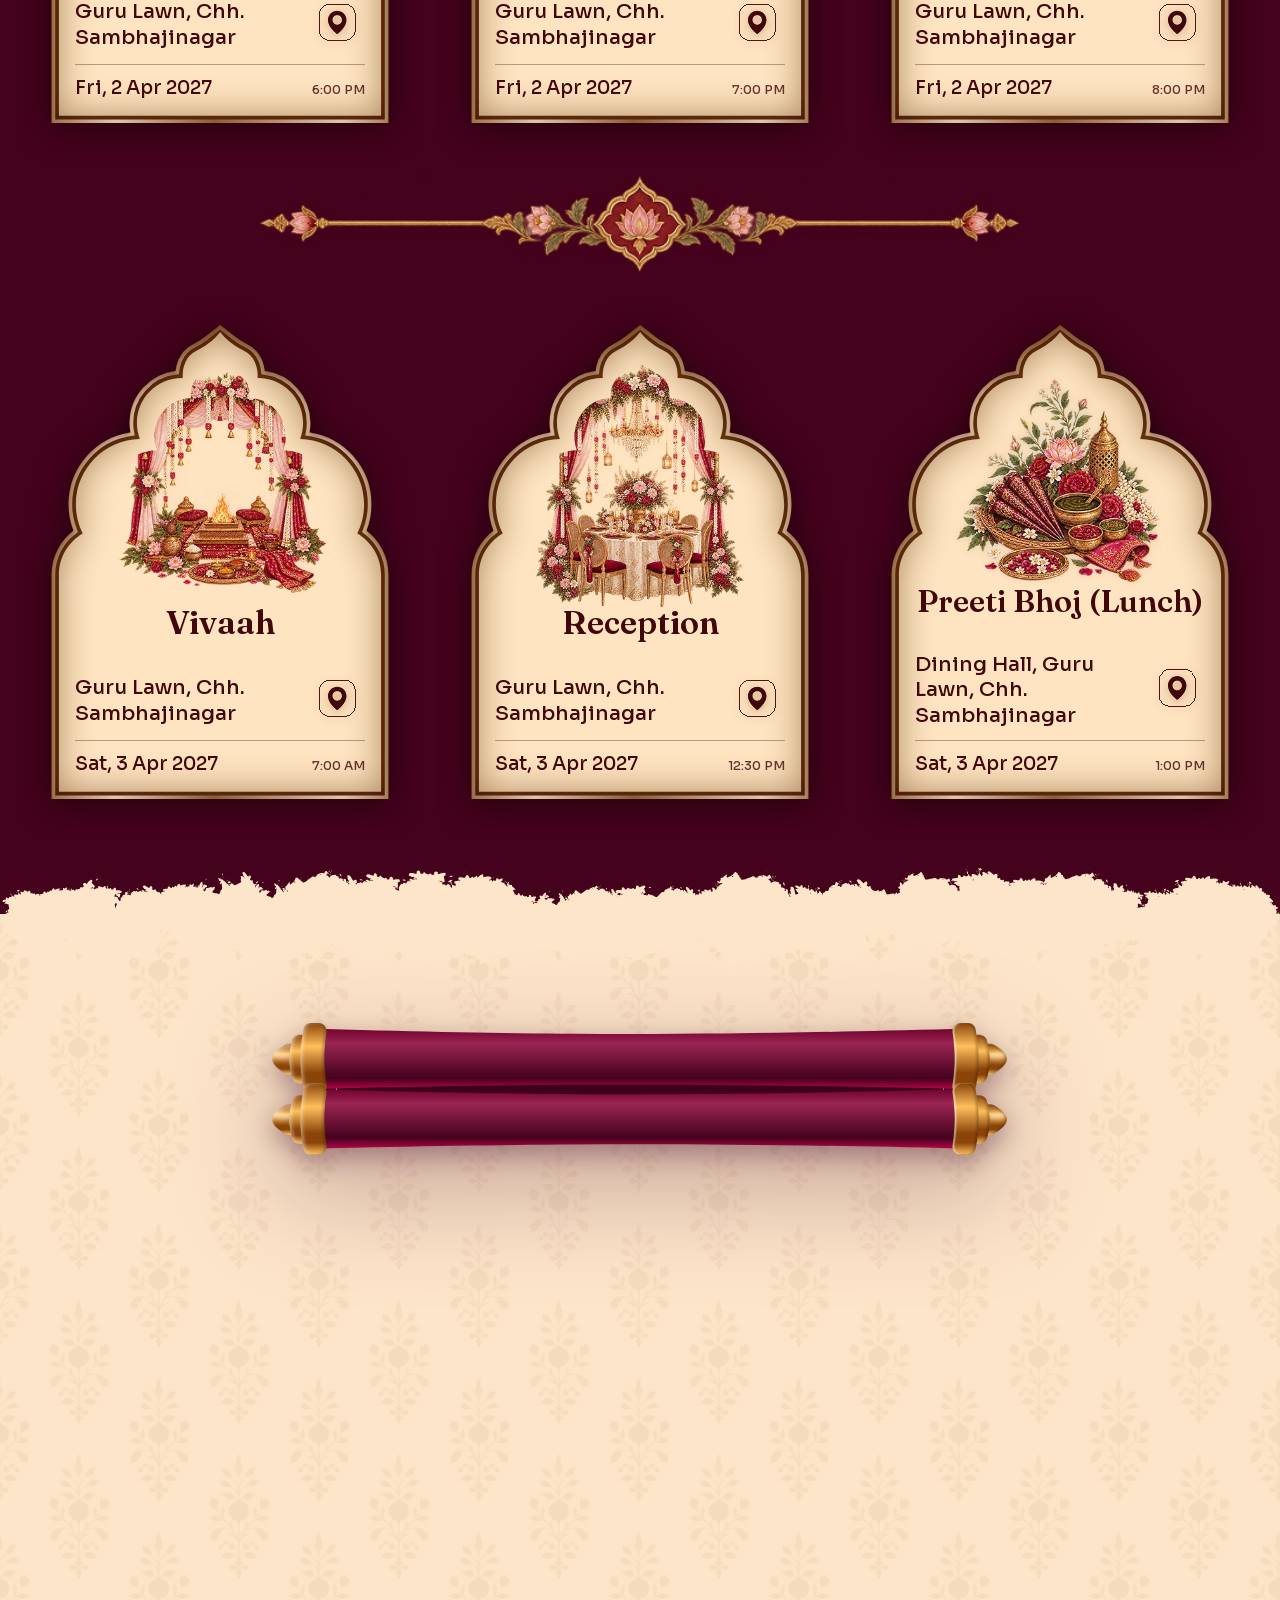
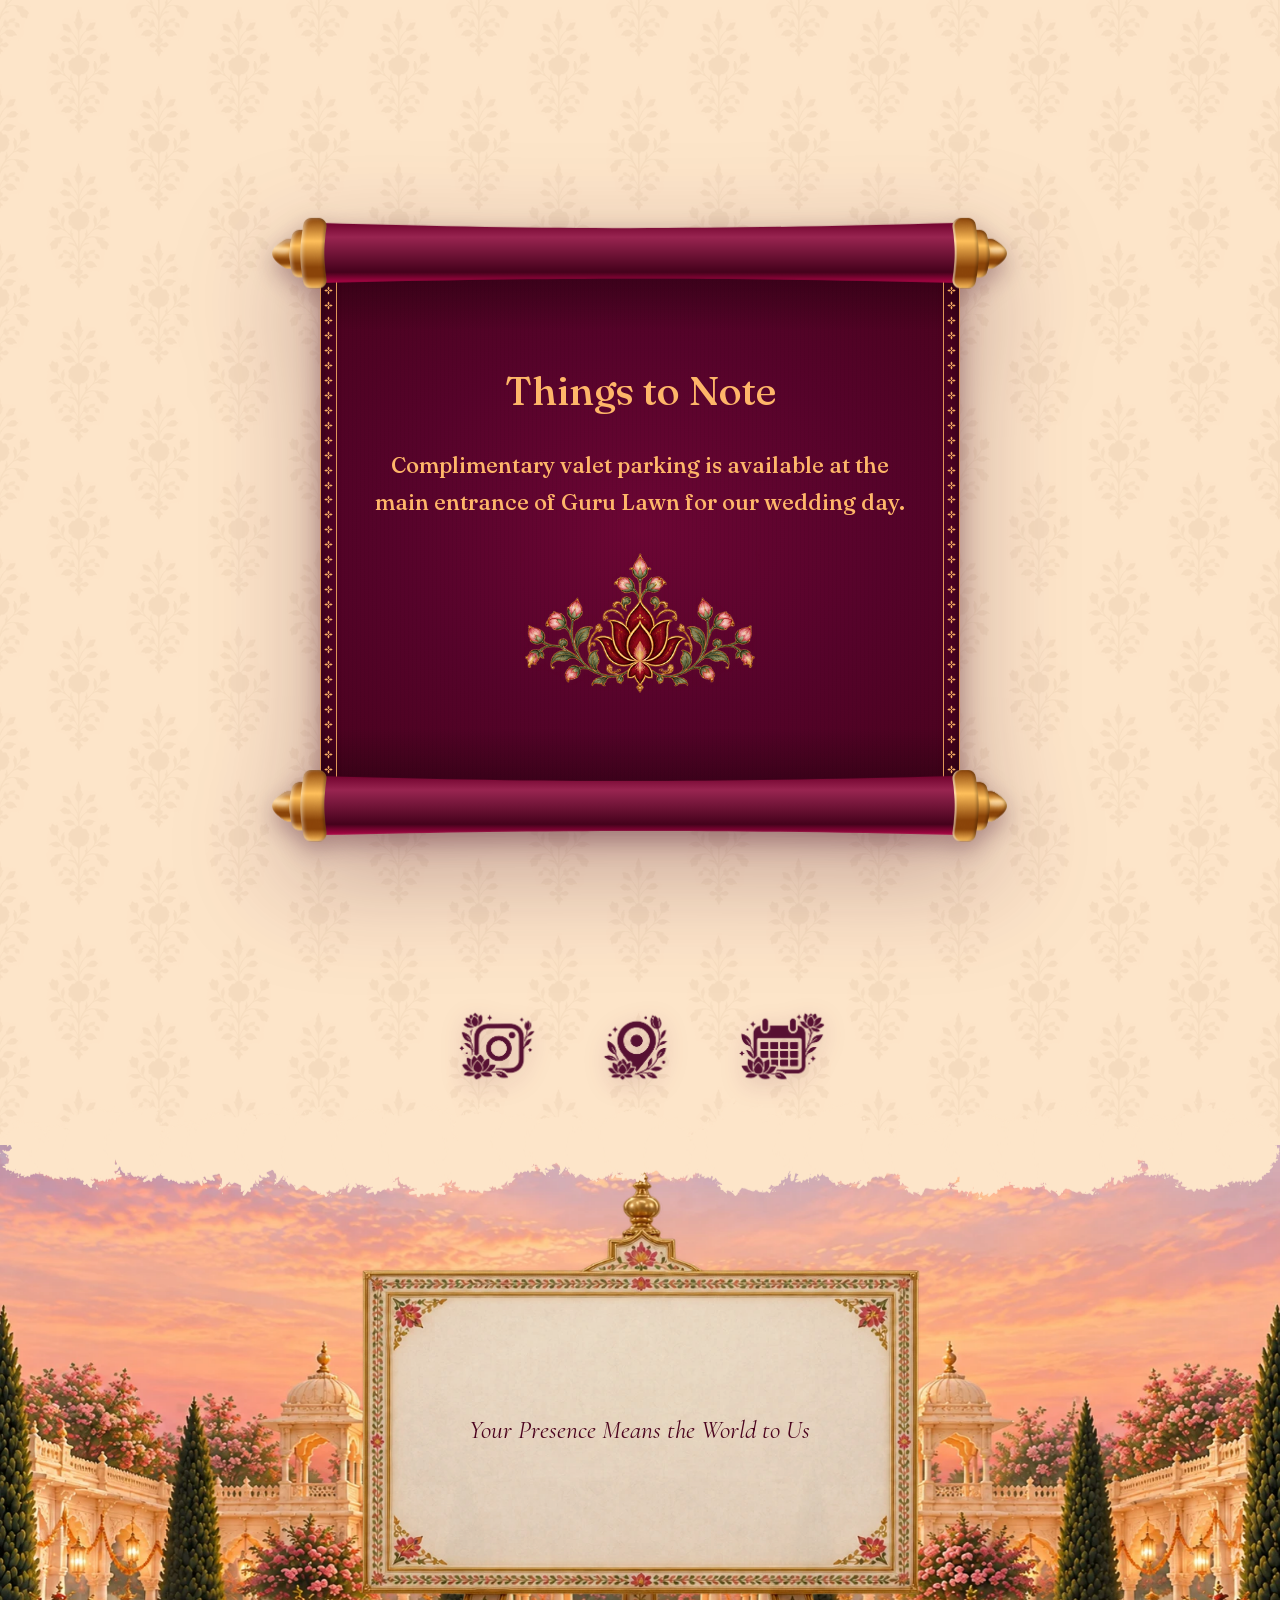
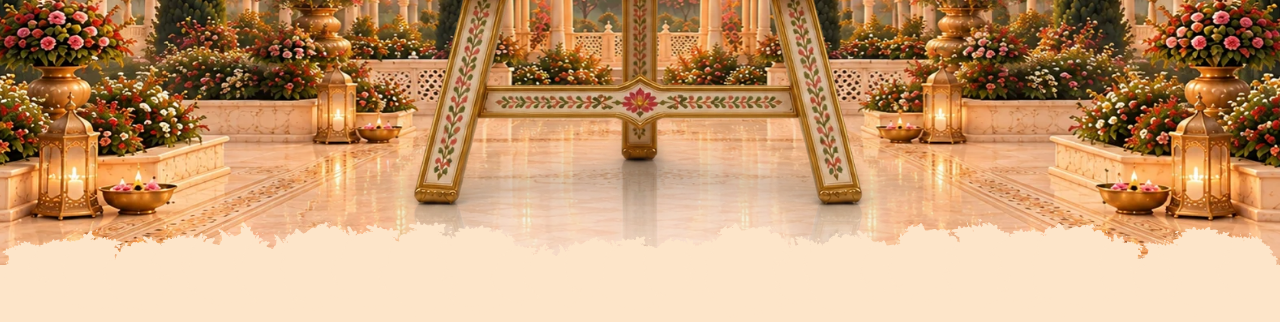
==== commit 9d2096aa: "dark mode issue on samsung browser" ====
--- a/index.html
+++ b/index.html
@@ -7,12 +7,27 @@
     localStorage.removeItem('royaleConfig');
     localStorage.removeItem('royaleTrialConfig');
   } catch(e) {}
+  /* Samsung Internet "Adapt Colors" / force-dark kill-switch.
+     Must run before any CSS is parsed so the browser sees color-scheme
+     on the root element from the very first paint. */
+  try {
+    document.documentElement.style.setProperty('color-scheme', 'light');
+    document.documentElement.style.setProperty('forced-color-adjust', 'none');
+    document.documentElement.style.setProperty('-webkit-forced-color-adjust', 'none');
+  } catch(e) {}
 </script>
     <meta charset="utf-8">
     <meta name="viewport" content="width=device-width, initial-scale=1, viewport-fit=cover">
-    <meta name="color-scheme" content="light only">
-    <meta name="supported-color-schemes" content="light only">
+    <meta name="color-scheme" content="light">
+    <meta name="supported-color-schemes" content="light">
+    <meta name="theme-color" content="#560f31">
+    <meta name="theme-color" content="#560f31" media="(prefers-color-scheme: dark)">
     <title>Rushikesh & Bhakti — Wedding Invitation</title>
+    <!-- Samsung Internet force-dark kill-switch: must load before any stylesheet -->
+    <style>
+      :root, html, body { color-scheme: light !important; }
+      *, *::before, *::after { forced-color-adjust: none !important; -webkit-forced-color-adjust: none !important; }
+    </style>
 
     <!-- Fraunces (cover greeting) and Cormorant Garamond (couple names) are
          self-hosted - see _platform/vendor/fonts/fonts.css for why. -->
--- a/styles.css
+++ b/styles.css
@@ -25,8 +25,9 @@
    height alone (--k), so it always fits its door. */
 
 :root {
-  color-scheme: light only;
-  forced-color-adjust: none;
+  color-scheme: light;
+  forced-color-adjust: none !important;
+  -webkit-forced-color-adjust: none !important;
 
   --font-display: "Fraunces", Georgia, serif;
   --font-names: "Cormorant Garamond", Georgia, serif;
@@ -117,8 +118,9 @@
   :root,
   html,
   body {
-    color-scheme: light only;
-    forced-color-adjust: none;
+    color-scheme: light !important;
+    forced-color-adjust: none !important;
+    -webkit-forced-color-adjust: none !important;
   }
 }
 
@@ -202,8 +204,9 @@
 
 
 html {
-  color-scheme: light only;
-  forced-color-adjust: none;
+  color-scheme: light;
+  forced-color-adjust: none !important;
+  -webkit-forced-color-adjust: none !important;
   overflow-x: clip;
   background-color: var(--royale-paper);
 }
@@ -213,6 +216,20 @@
   overflow-x: clip;
   /* The positioning box for the page's motif below. */
   position: relative;
+  color-scheme: light;
+  forced-color-adjust: none !important;
+  -webkit-forced-color-adjust: none !important;
+}
+
+/* Prevent Samsung Internet / any browser forced dark mode from remapping any
+   element's colours.  color-scheme on :root/html is not always respected by
+   Samsung Internet's "Adapt Color" feature, so we also apply
+   forced-color-adjust on every element as a fallback. */
+*,
+*::before,
+*::after {
+  forced-color-adjust: none !important;
+  -webkit-forced-color-adjust: none !important;
 }
 
 /* --- the page's pattern ------------------------------------------------ */
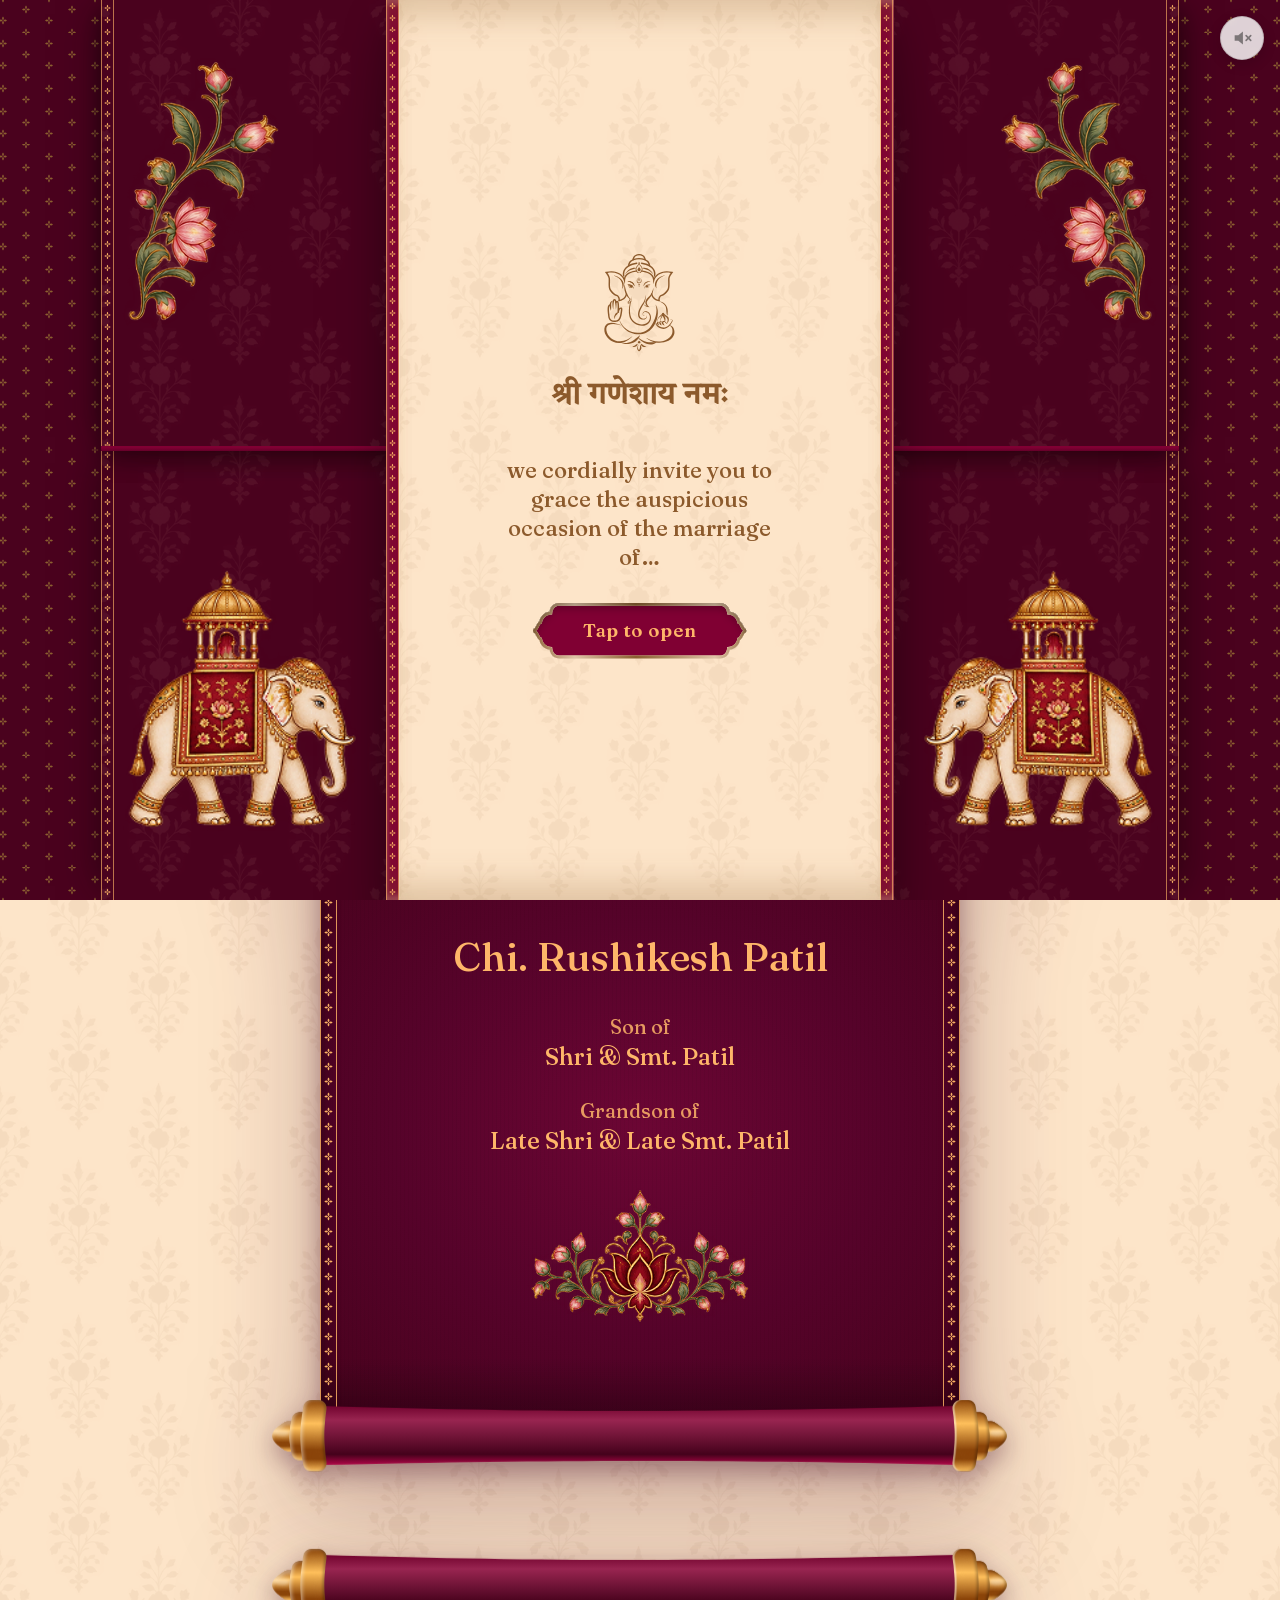
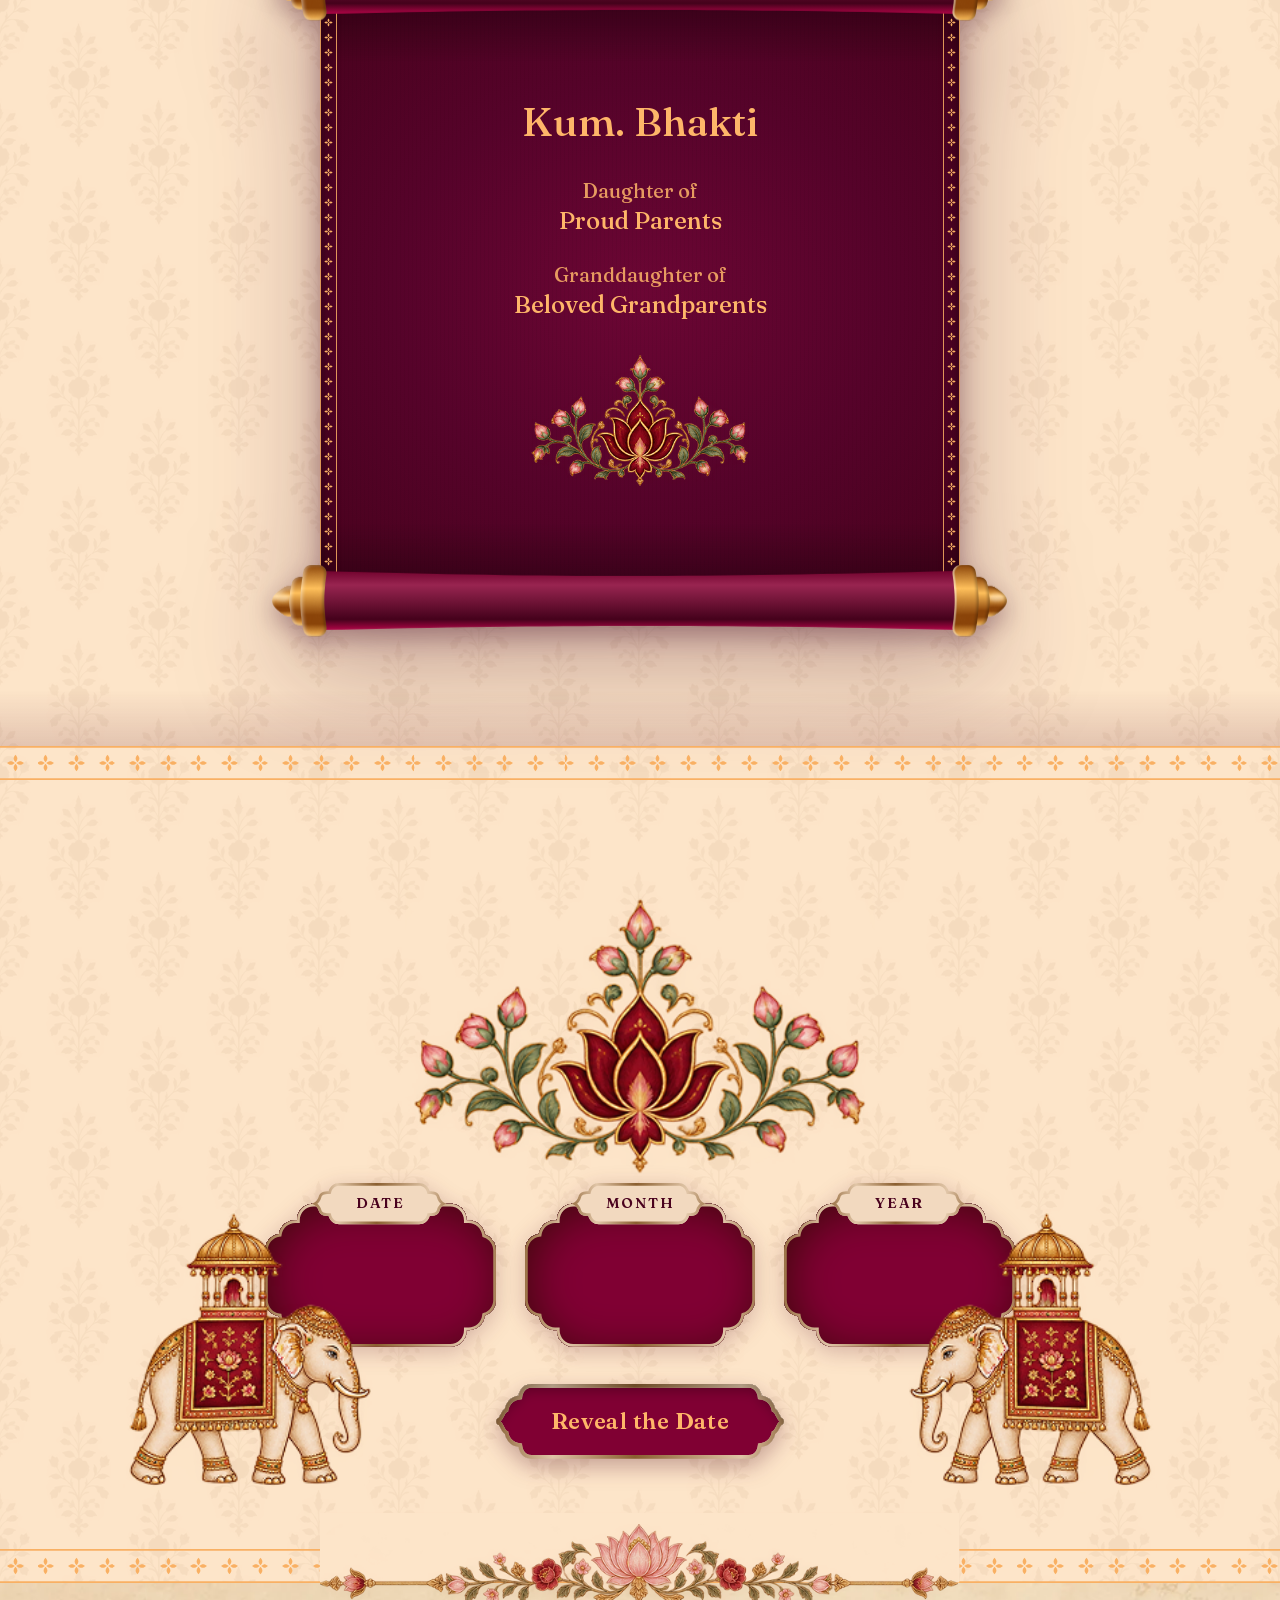
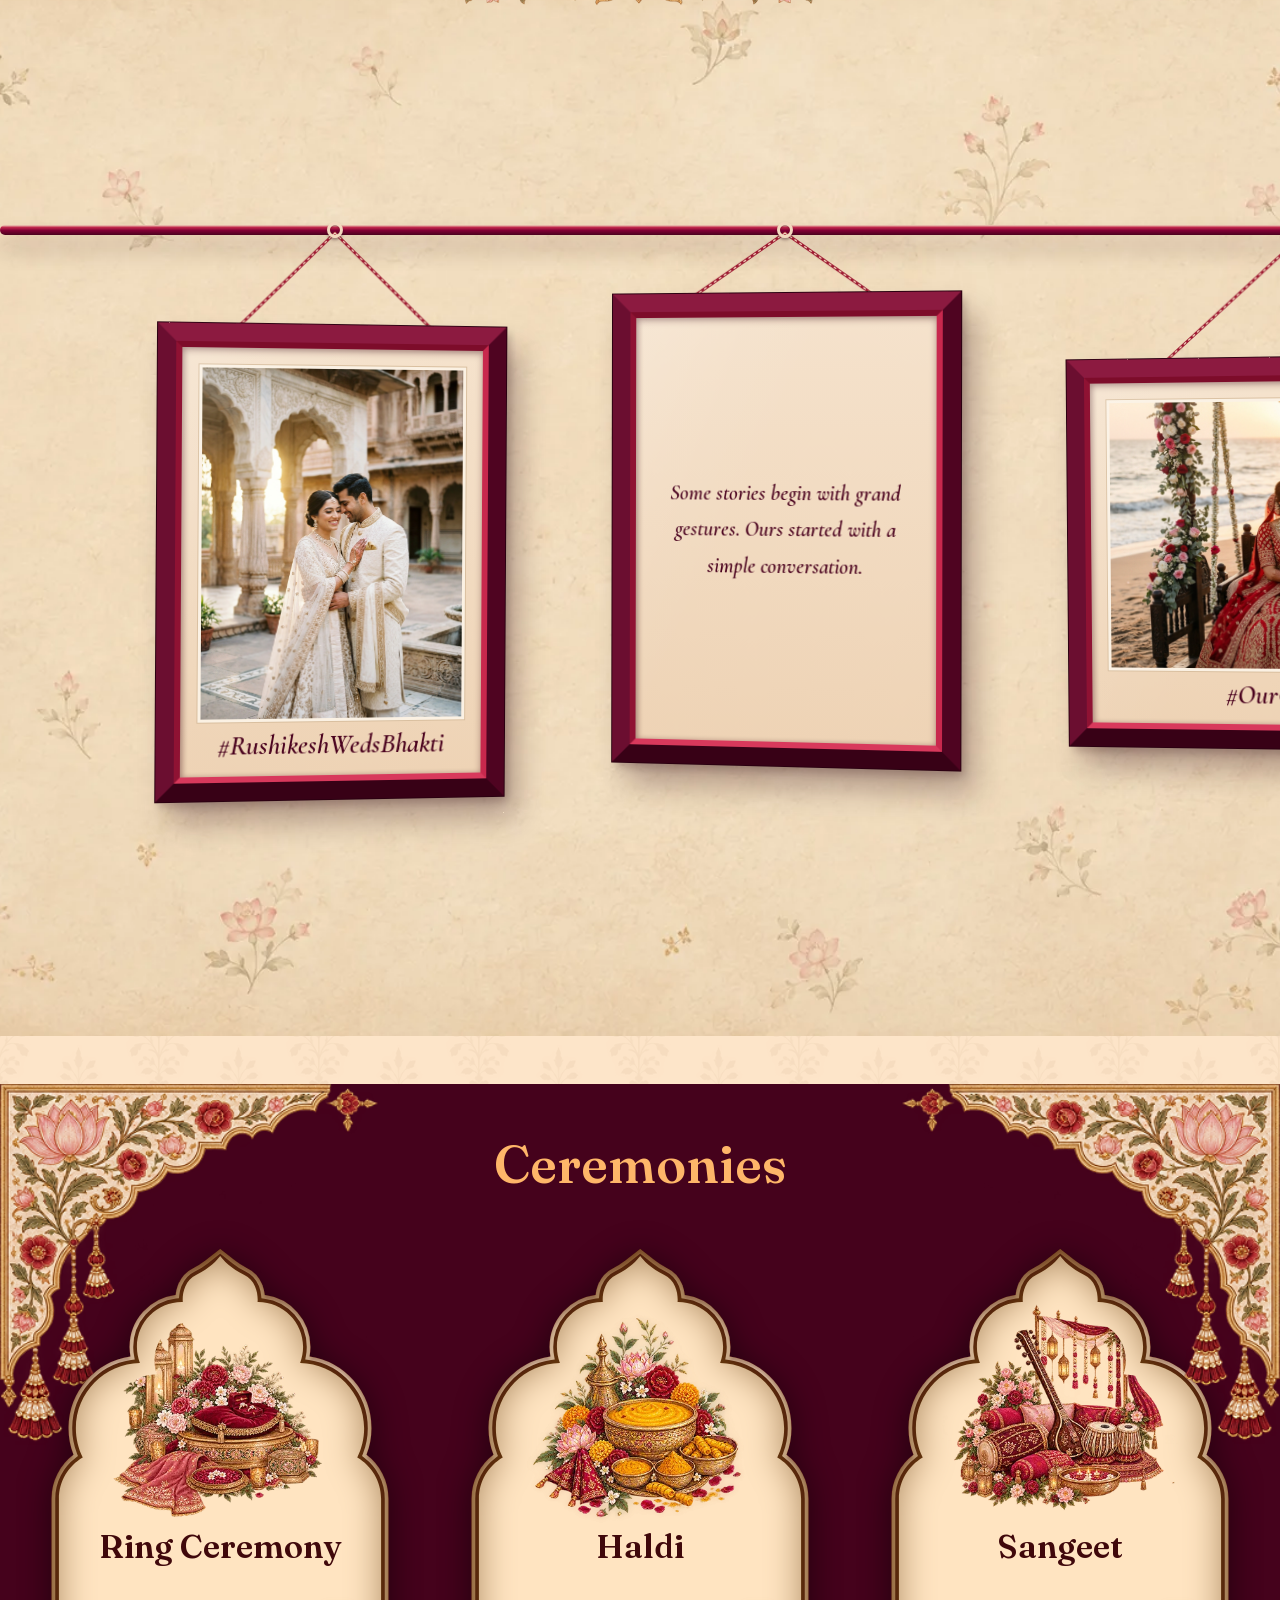
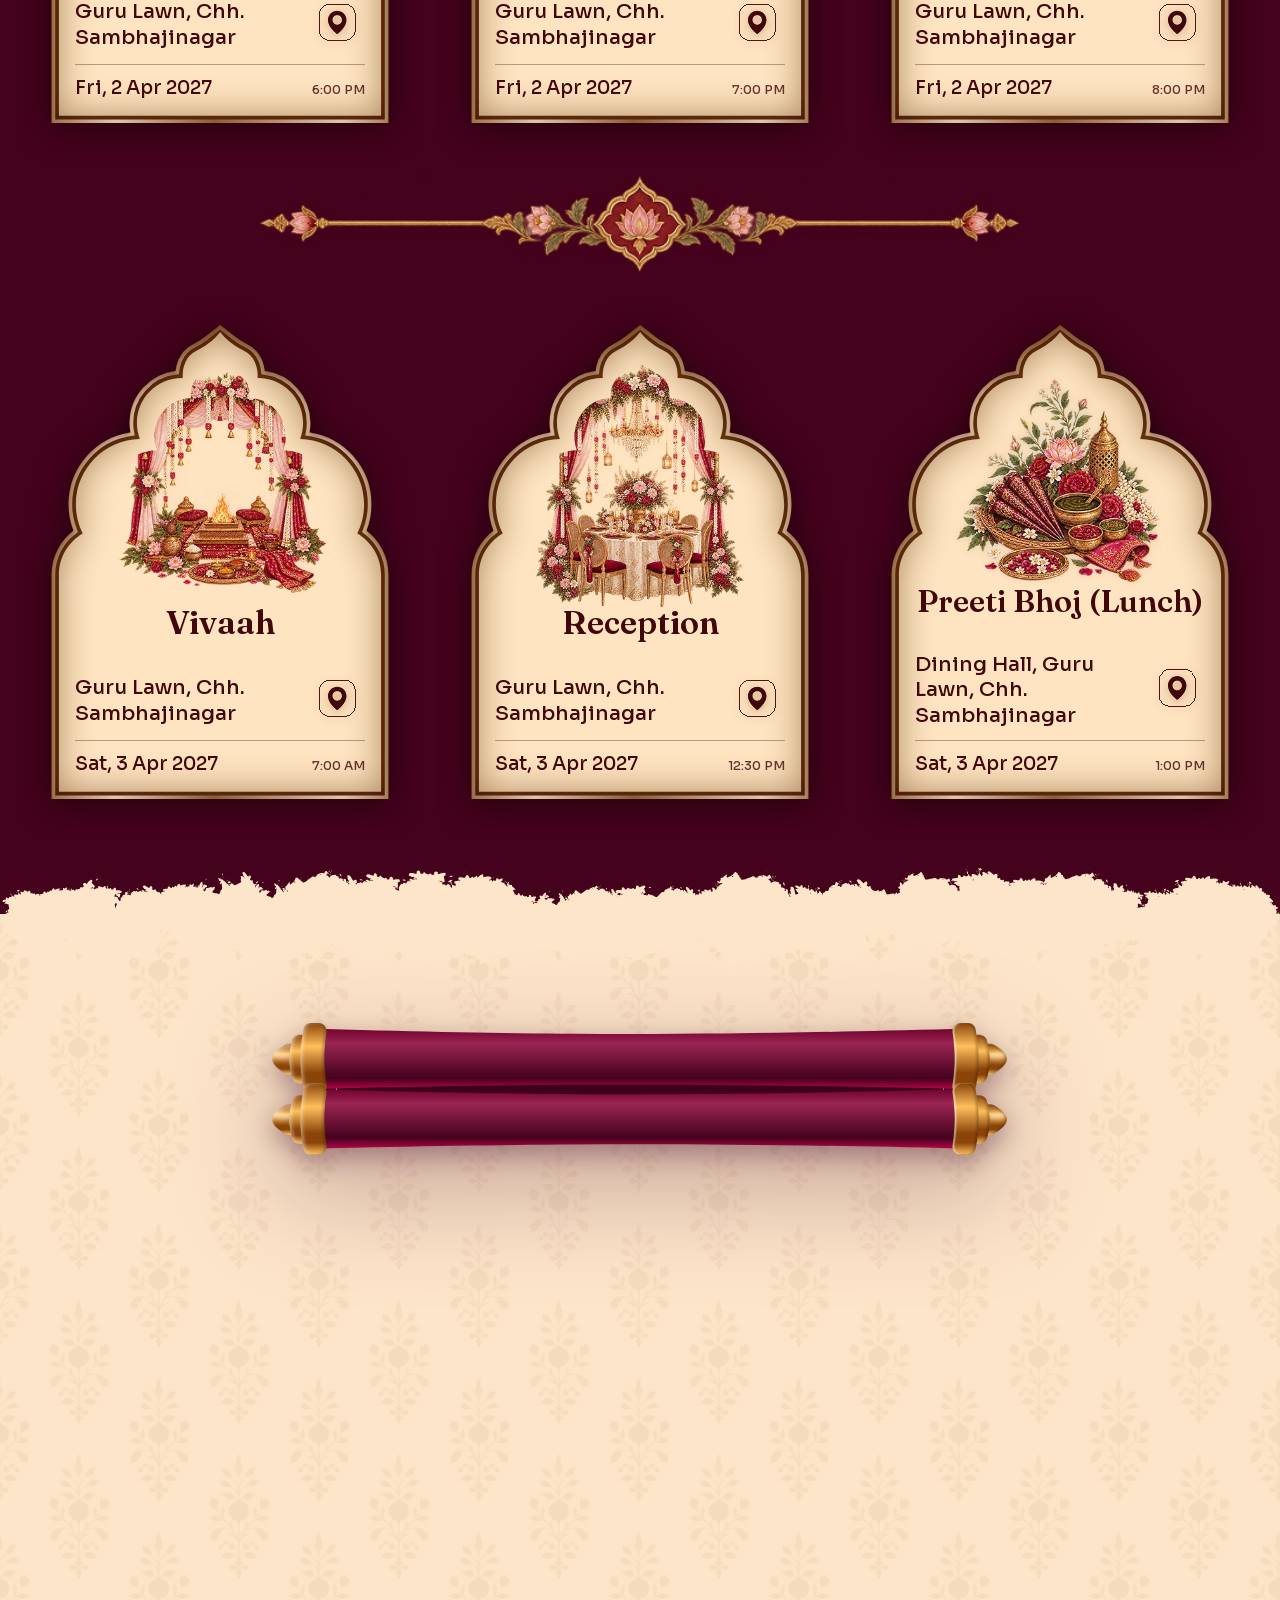
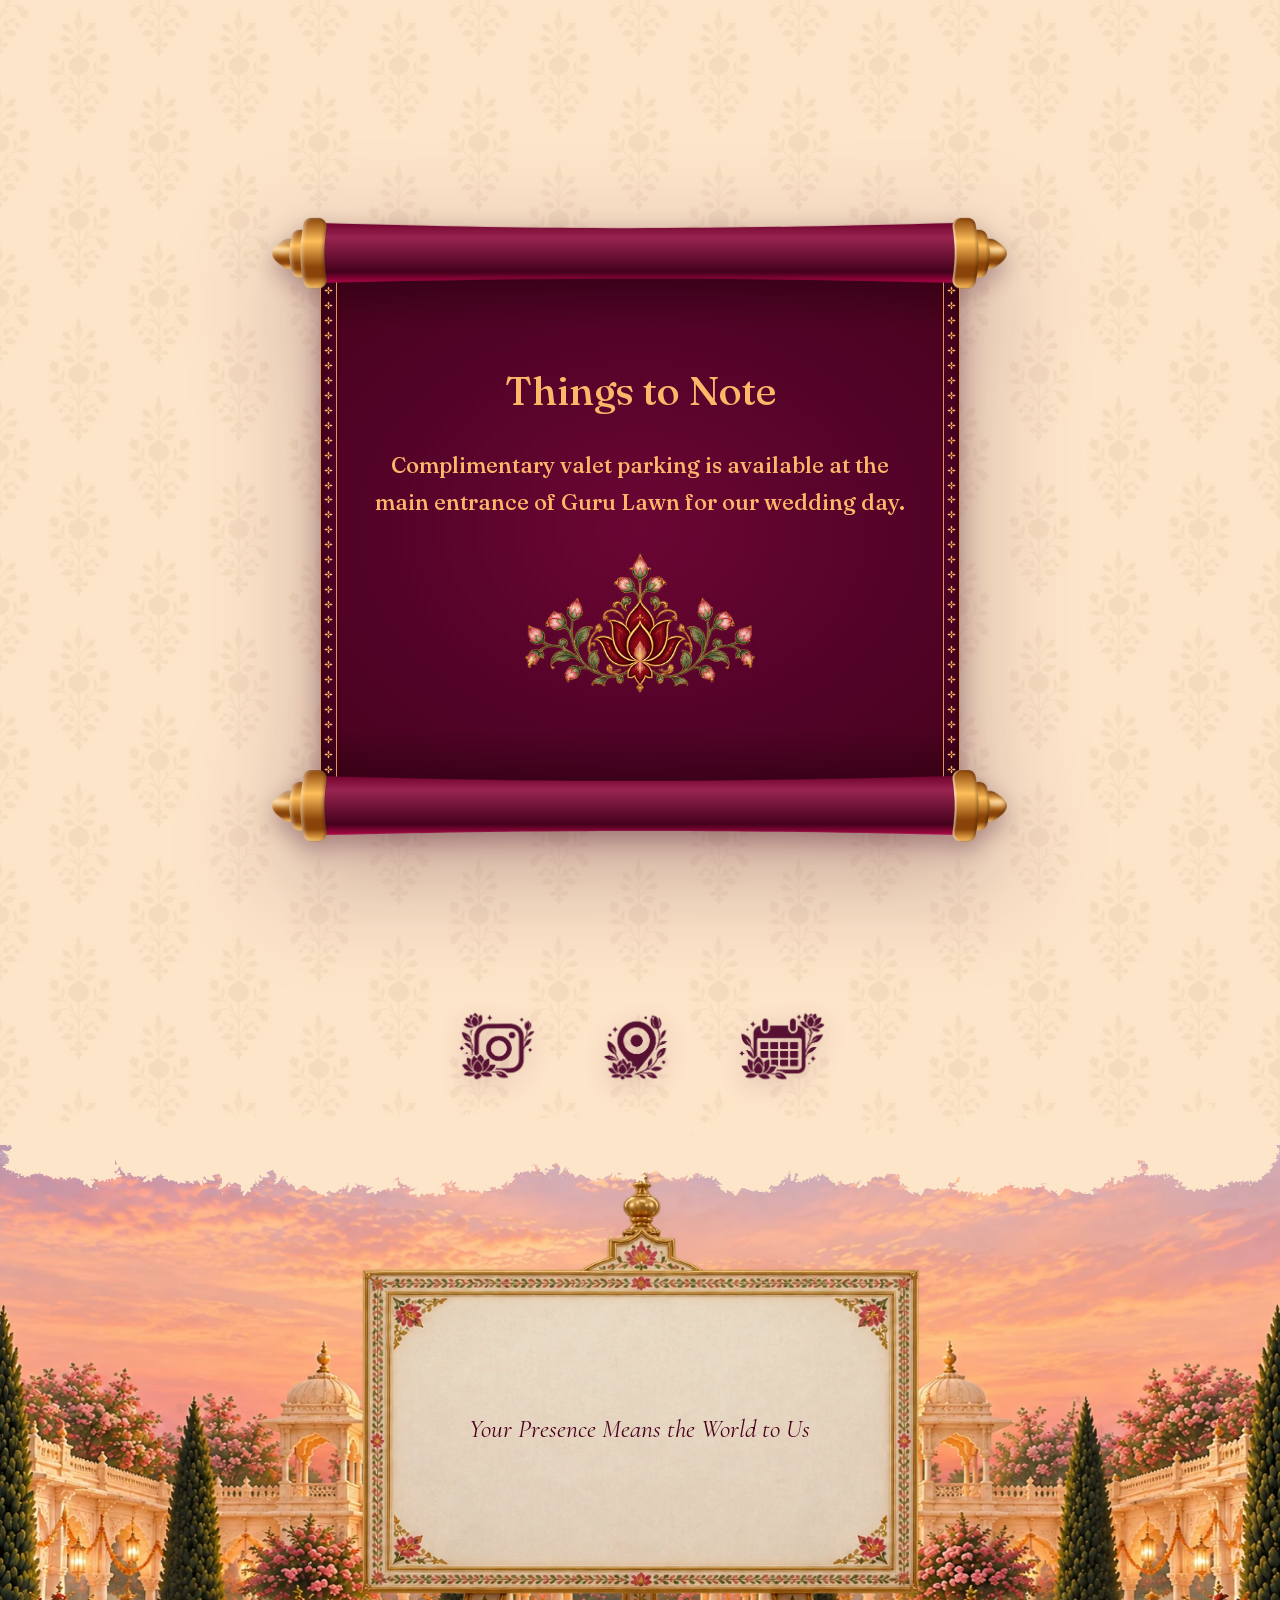
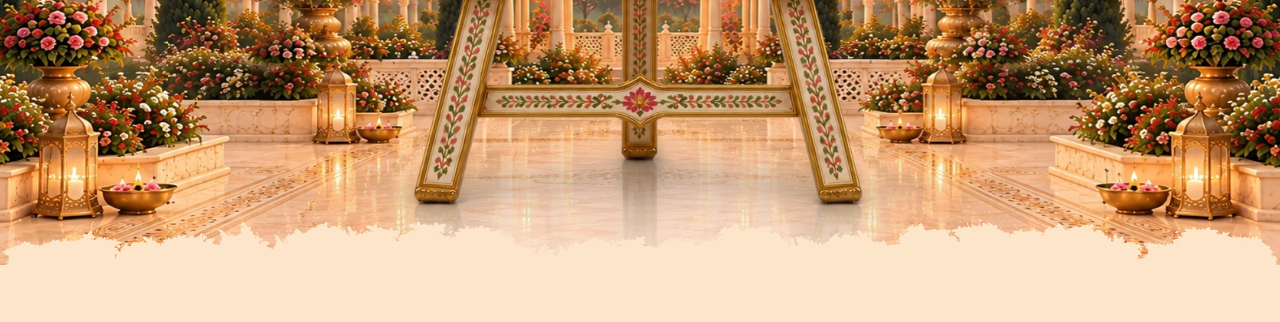
==== commit fe326889: "dark mode samsung issue" ====
--- a/index.html
+++ b/index.html
@@ -1,5 +1,5 @@
 <!doctype html>
-<html lang="en">
+<html lang="en" data-color-scheme="light">
 
 <head>
     <script>
@@ -7,26 +7,21 @@
     localStorage.removeItem('royaleConfig');
     localStorage.removeItem('royaleTrialConfig');
   } catch(e) {}
-  /* Samsung Internet "Adapt Colors" / force-dark kill-switch.
-     Must run before any CSS is parsed so the browser sees color-scheme
-     on the root element from the very first paint. */
+  /* Tell the browser before first paint that this page requires light colors. */
   try {
-    document.documentElement.style.setProperty('color-scheme', 'light');
-    document.documentElement.style.setProperty('forced-color-adjust', 'none');
-    document.documentElement.style.setProperty('-webkit-forced-color-adjust', 'none');
+    document.documentElement.style.setProperty('color-scheme', 'only light');
   } catch(e) {}
 </script>
     <meta charset="utf-8">
     <meta name="viewport" content="width=device-width, initial-scale=1, viewport-fit=cover">
-    <meta name="color-scheme" content="light">
+    <meta name="color-scheme" content="only light">
     <meta name="supported-color-schemes" content="light">
     <meta name="theme-color" content="#560f31">
     <meta name="theme-color" content="#560f31" media="(prefers-color-scheme: dark)">
     <title>Rushikesh & Bhakti — Wedding Invitation</title>
-    <!-- Samsung Internet force-dark kill-switch: must load before any stylesheet -->
+    <!-- Keep this page light in browsers that force a color scheme. -->
     <style>
-      :root, html, body { color-scheme: light !important; }
-      *, *::before, *::after { forced-color-adjust: none !important; -webkit-forced-color-adjust: none !important; }
+      :root, html, body { color-scheme: only light !important; }
     </style>
 
     <!-- Fraunces (cover greeting) and Cormorant Garamond (couple names) are
--- a/styles.css
+++ b/styles.css
@@ -25,9 +25,7 @@
    height alone (--k), so it always fits its door. */
 
 :root {
-  color-scheme: light;
-  forced-color-adjust: none !important;
-  -webkit-forced-color-adjust: none !important;
+  color-scheme: only light;
 
   --font-display: "Fraunces", Georgia, serif;
   --font-names: "Cormorant Garamond", Georgia, serif;
@@ -114,16 +112,6 @@
   }
 }
 
-@media (prefers-color-scheme: dark) {
-  :root,
-  html,
-  body {
-    color-scheme: light !important;
-    forced-color-adjust: none !important;
-    -webkit-forced-color-adjust: none !important;
-  }
-}
-
 @media (orientation: portrait) and (max-width: 699px) {
   :root {
     --gate-inset: max(calc(0.055 * var(--screen-h)), env(safe-area-inset-top));
@@ -204,9 +192,7 @@
 
 
 html {
-  color-scheme: light;
-  forced-color-adjust: none !important;
-  -webkit-forced-color-adjust: none !important;
+  color-scheme: only light;
   overflow-x: clip;
   background-color: var(--royale-paper);
 }
@@ -216,20 +202,6 @@
   overflow-x: clip;
   /* The positioning box for the page's motif below. */
   position: relative;
-  color-scheme: light;
-  forced-color-adjust: none !important;
-  -webkit-forced-color-adjust: none !important;
-}
-
-/* Prevent Samsung Internet / any browser forced dark mode from remapping any
-   element's colours.  color-scheme on :root/html is not always respected by
-   Samsung Internet's "Adapt Color" feature, so we also apply
-   forced-color-adjust on every element as a fallback. */
-*,
-*::before,
-*::after {
-  forced-color-adjust: none !important;
-  -webkit-forced-color-adjust: none !important;
 }
 
 /* --- the page's pattern ------------------------------------------------ */
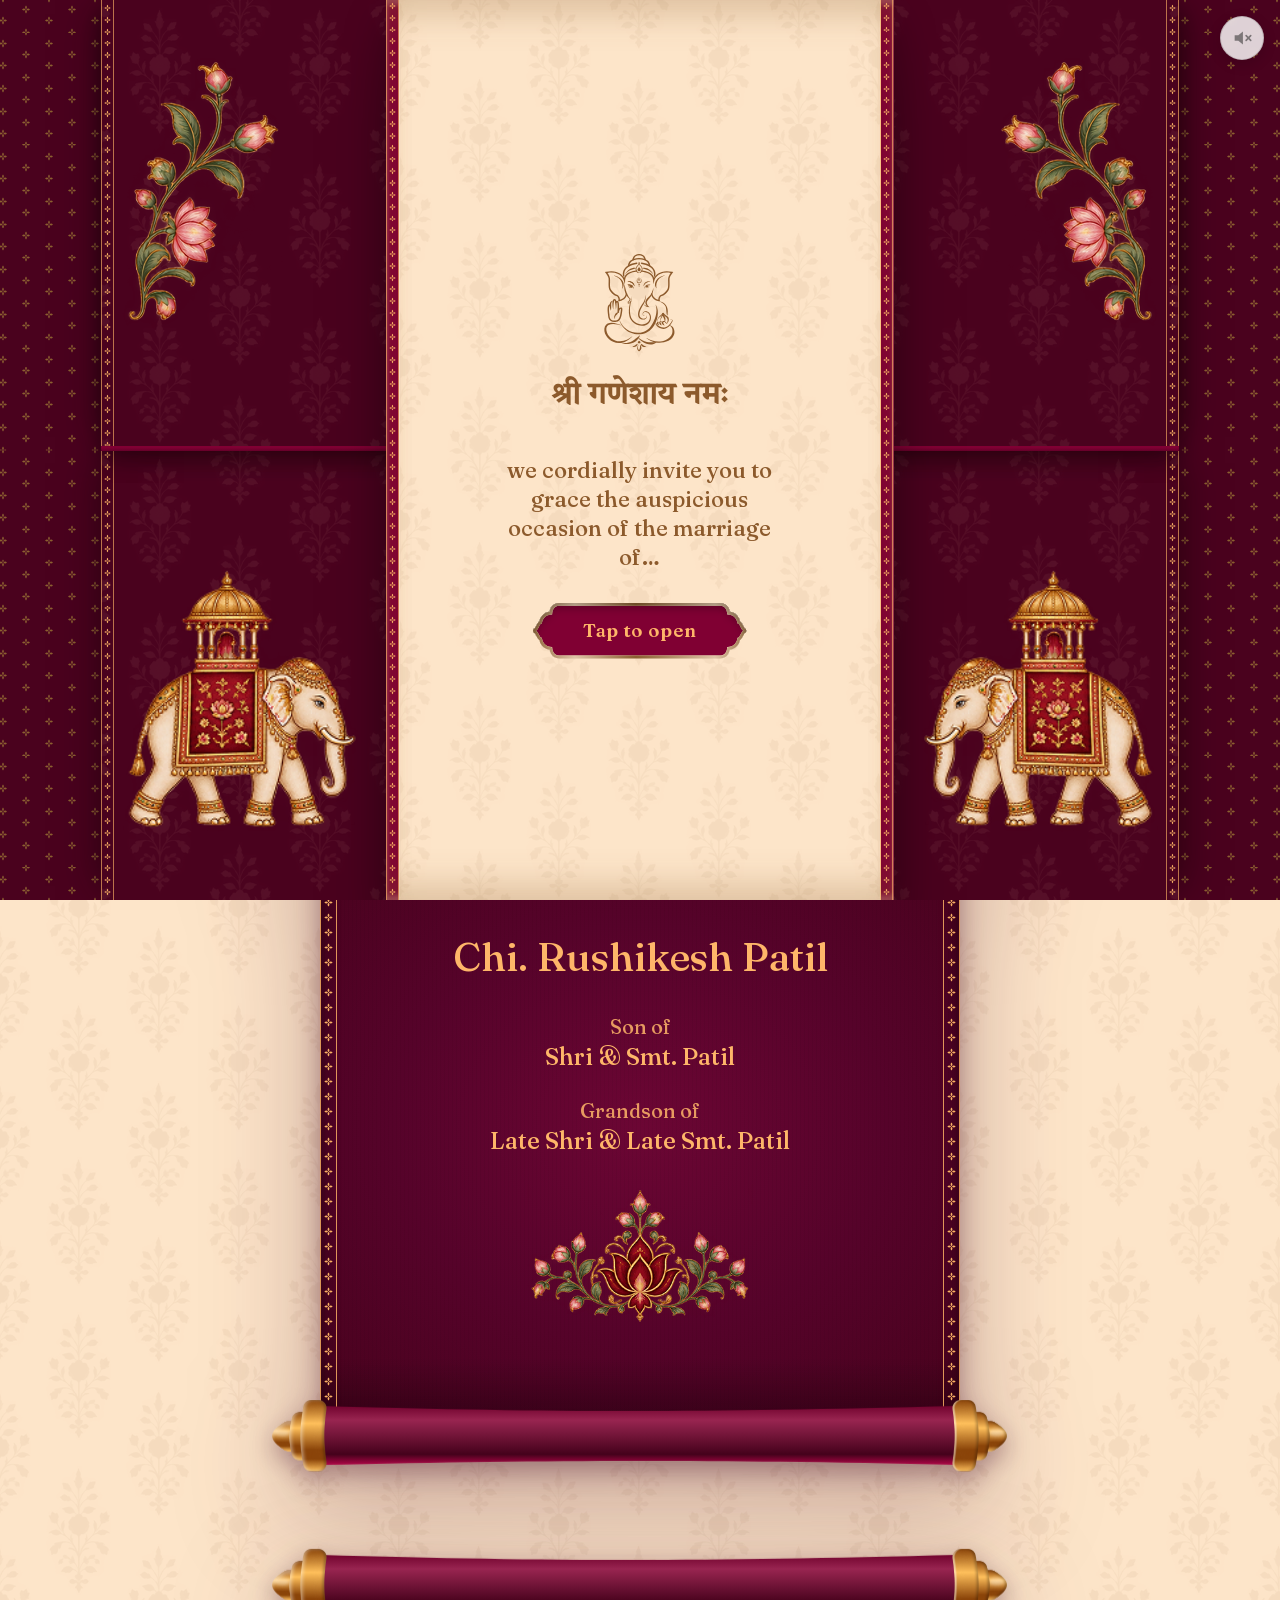
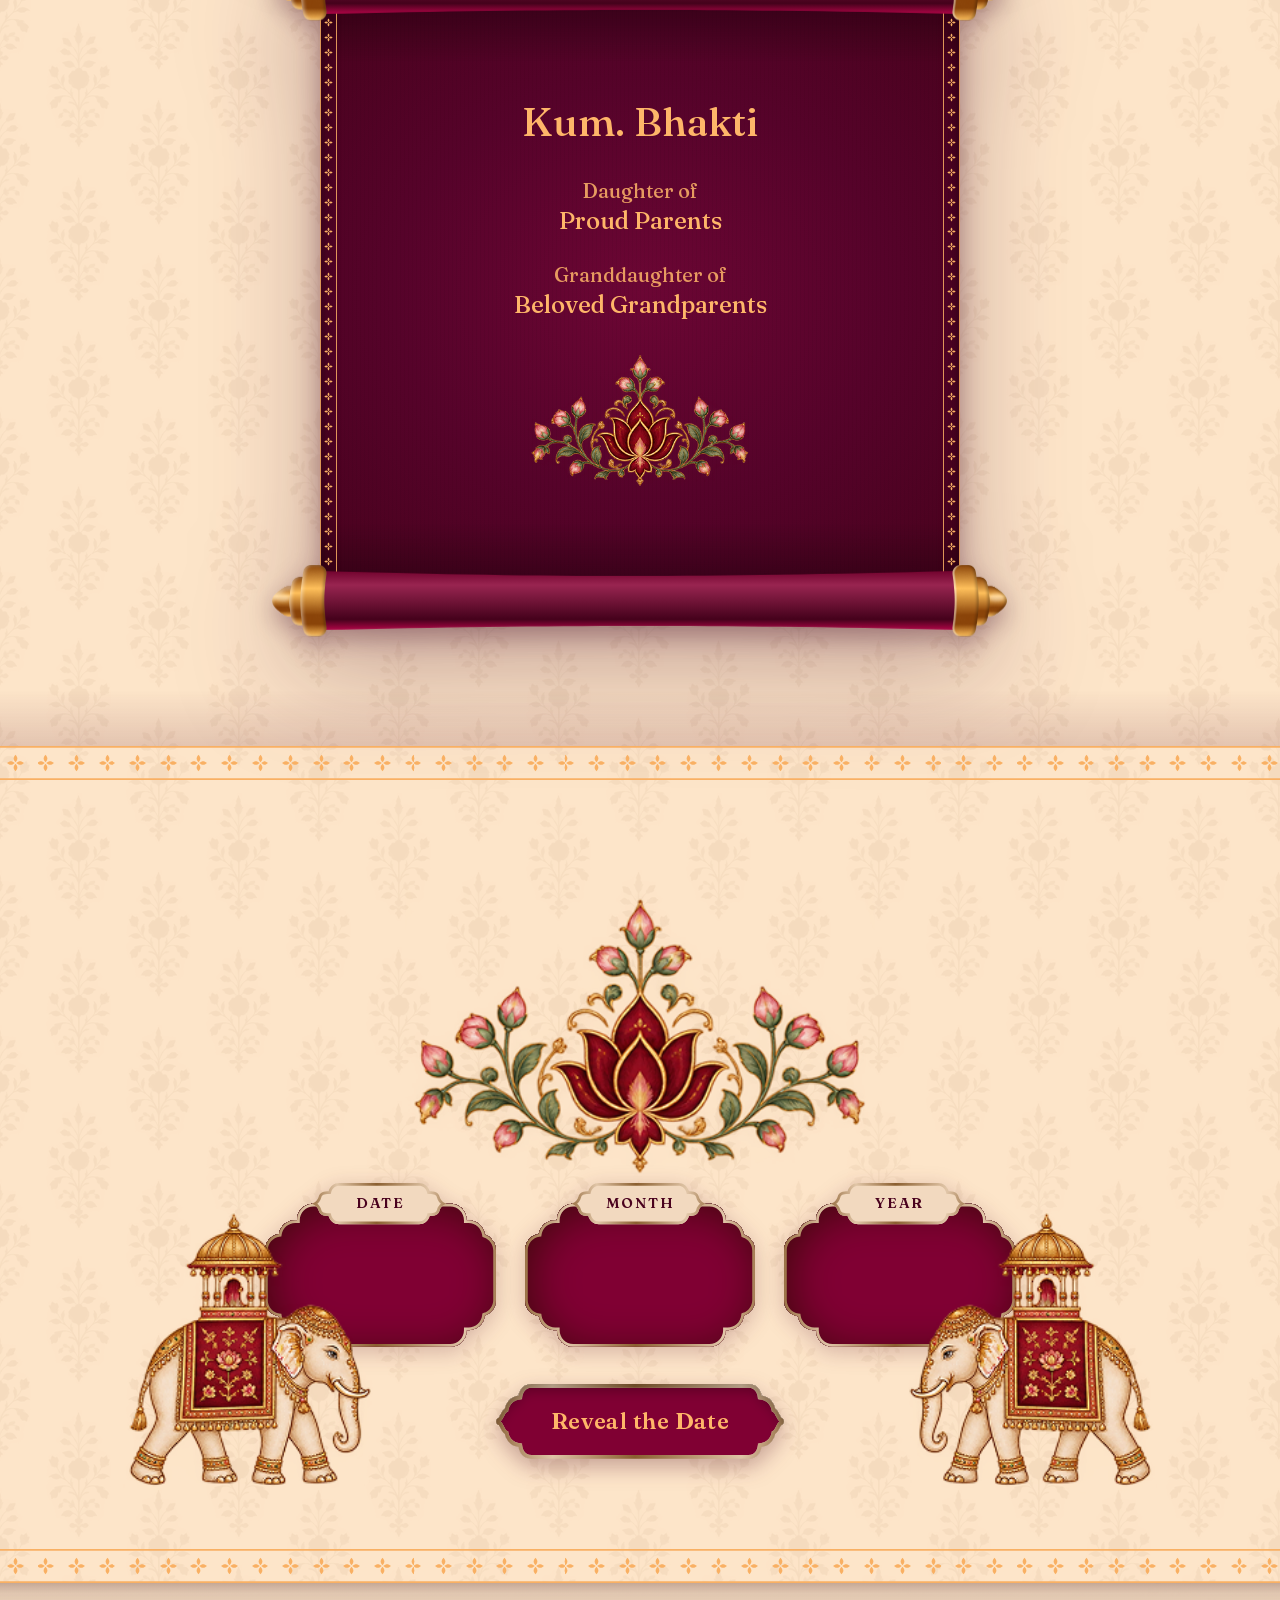
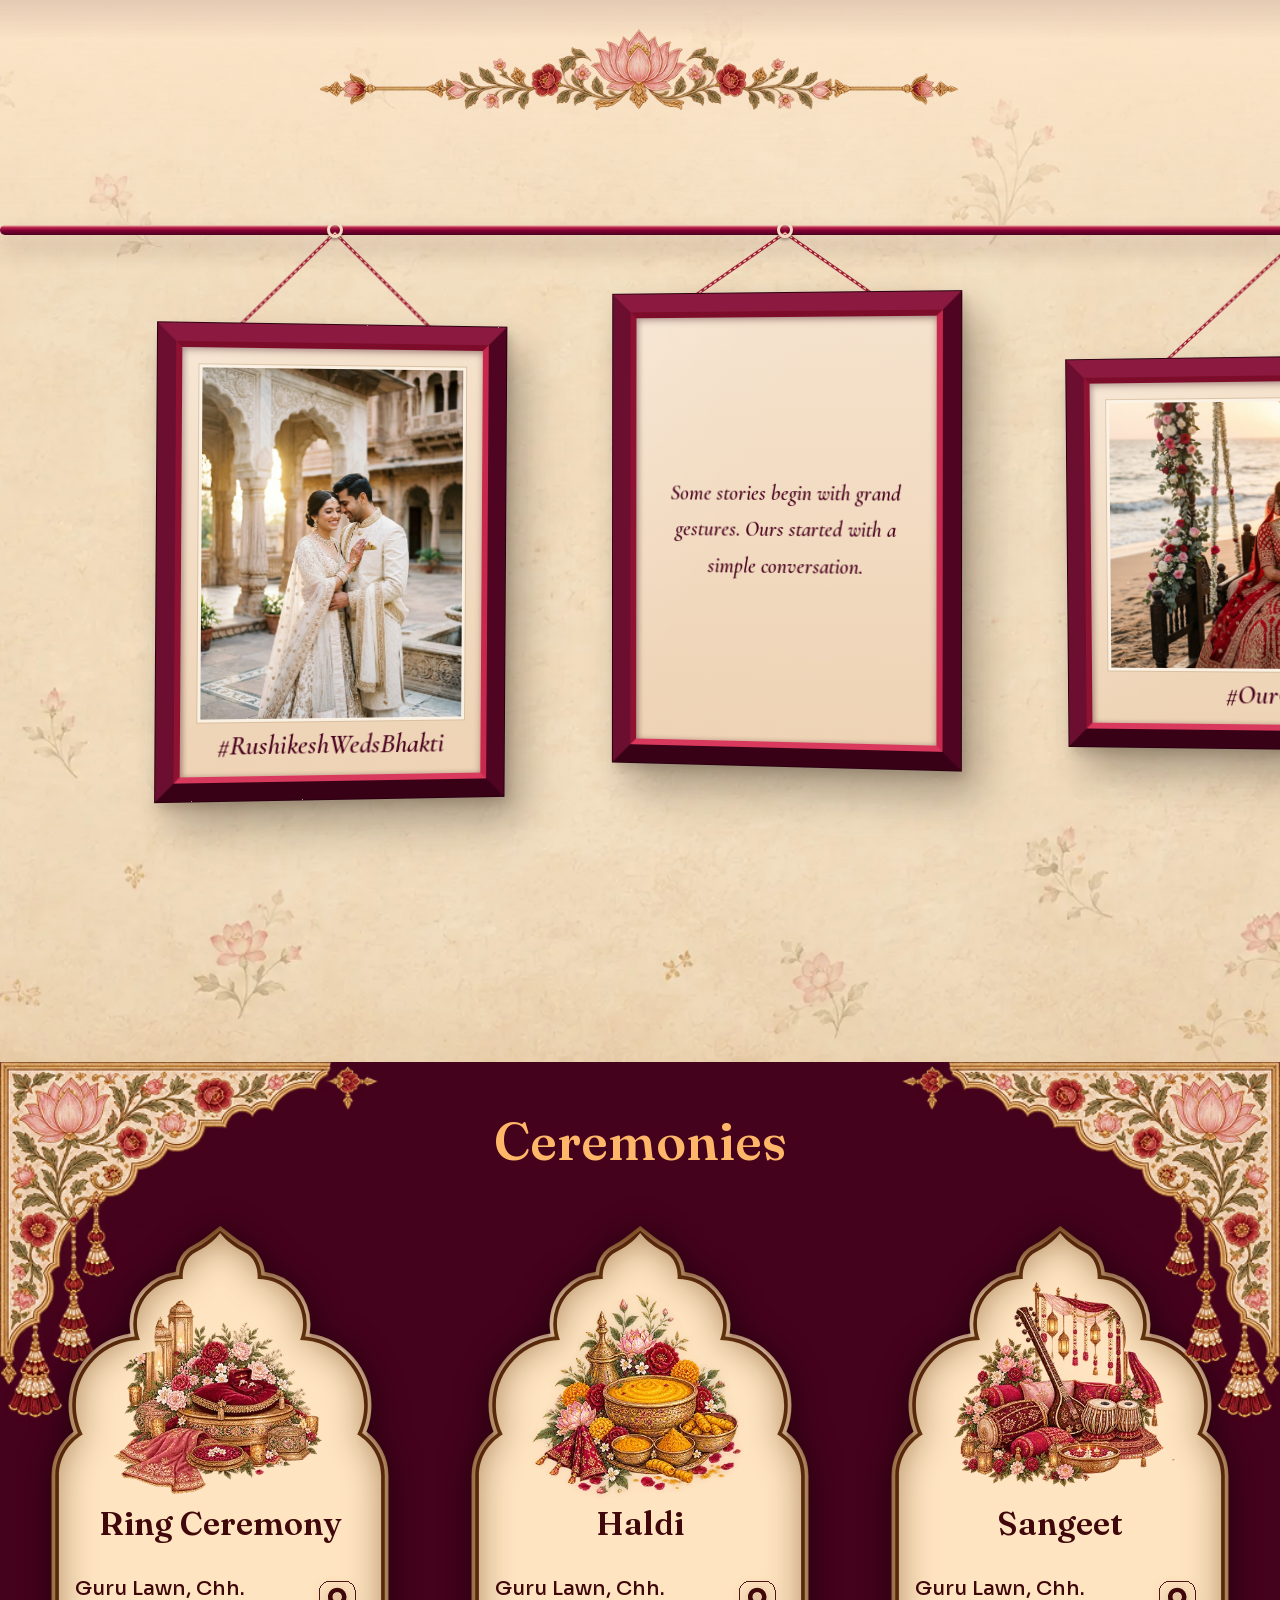
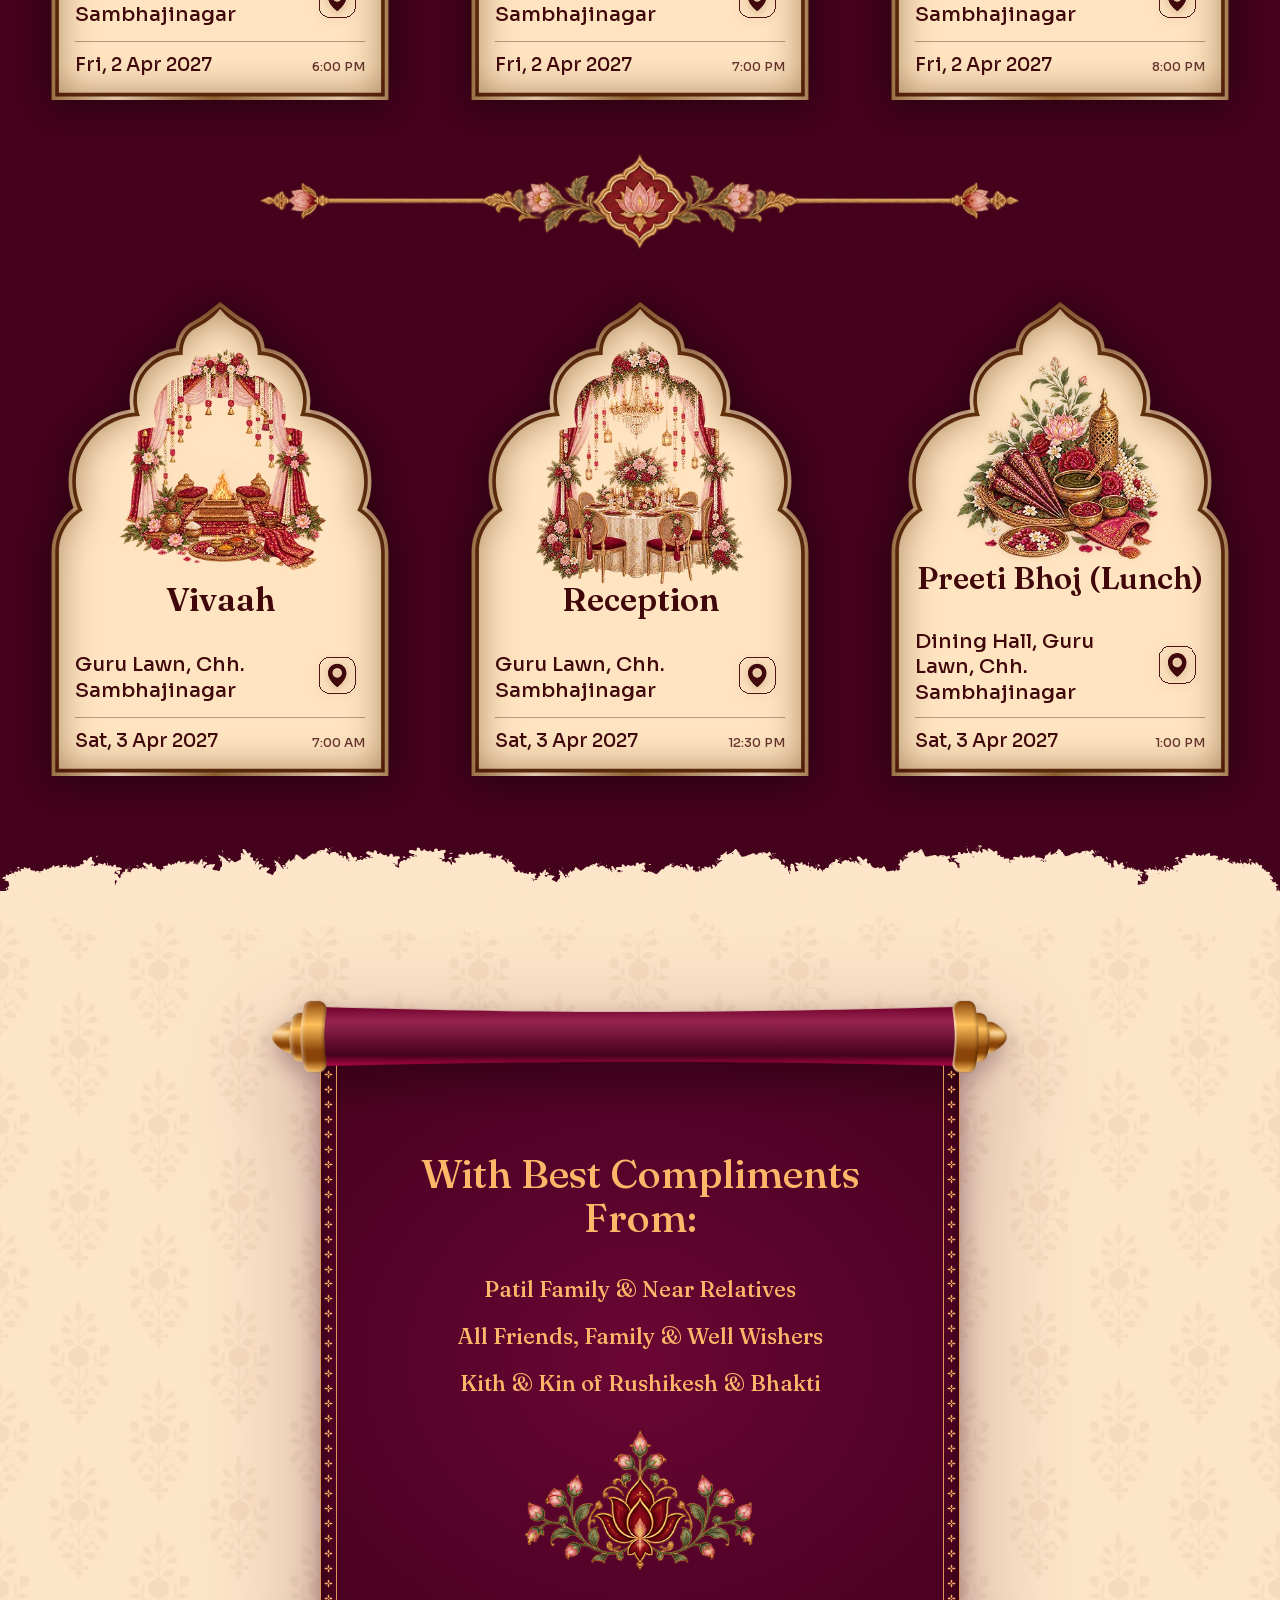
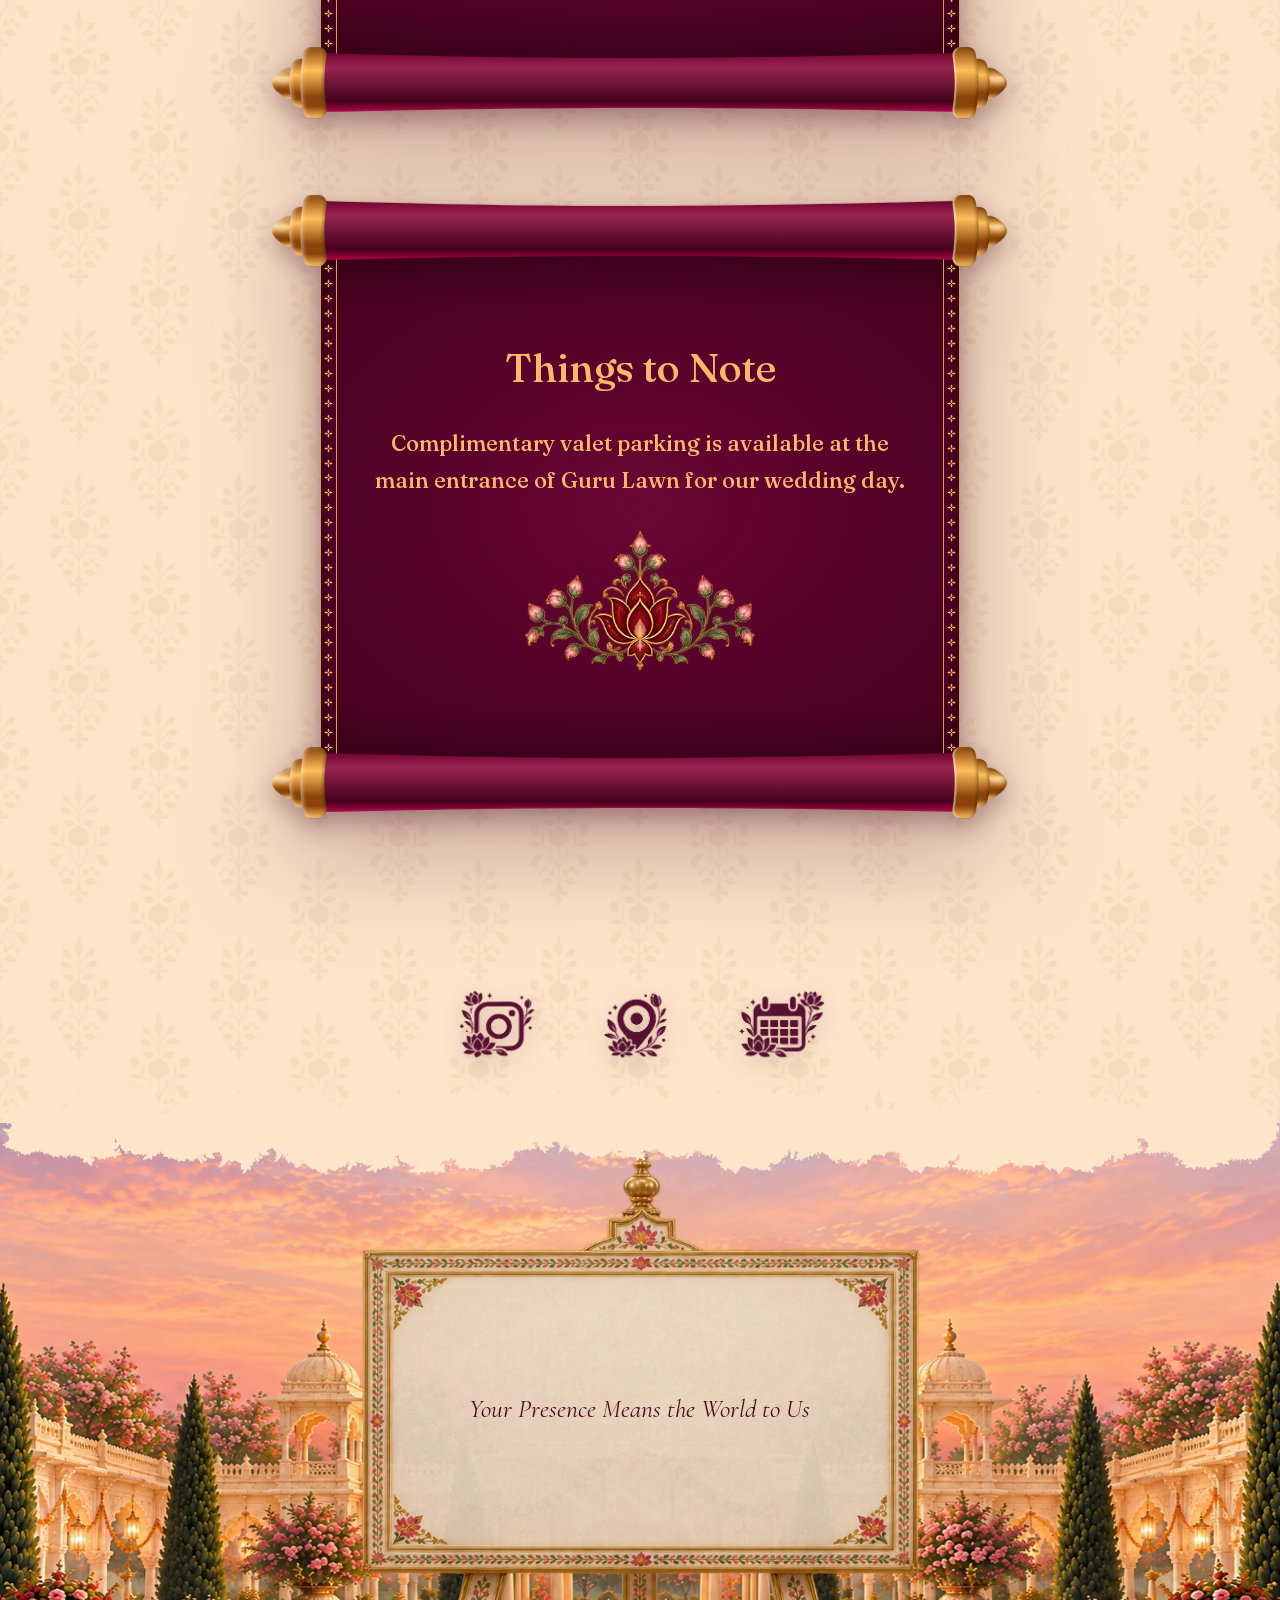
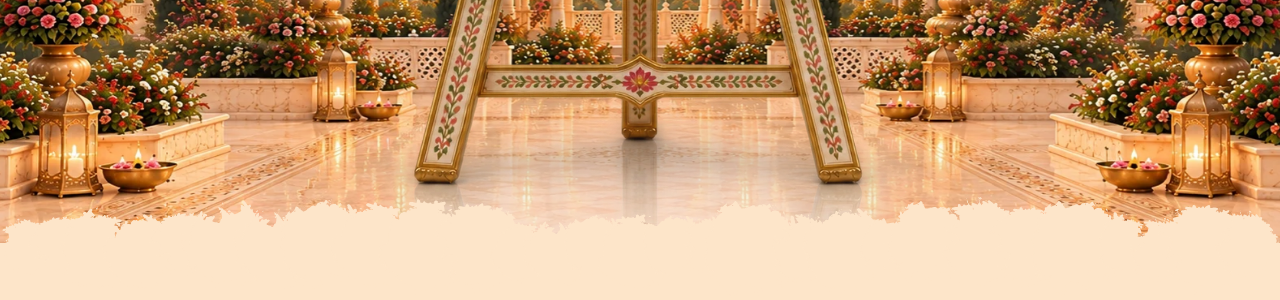
==== commit 4bbd7295: "new chnages" ====
--- a/index.html
+++ b/index.html
@@ -208,6 +208,7 @@
         <article class="royale-scroll" id="ryGroomCard" data-card="groomFamily">
             <!-- The window the sheet is revealed through as it unrolls (see
                  "scroll cards" in styles.css). -->
+            <img class="royale-scroll__bloom" src="media/floral2.webp" alt="" aria-hidden="true" loading="eager" decoding="async">
             <div class="royale-scroll__window">
                 <div class="royale-scroll__sheet">
                     <h2 class="royale-scroll__name" id="ryGroomCardName">Chi. Rushikesh Patil</h2>
@@ -388,7 +389,7 @@
          Same items, captions and cord lengths as rose's, spaced evenly. The cord
          length is --hang on each frame, which gallery.js also reads. -->
     <section class="royale-gallery" aria-label="Our story in pictures">
-        <img class="royale-gallery__divider" src="media/divider3.png" alt="" aria-hidden="true" loading="lazy" decoding="async">
+        <img class="royale-gallery__divider" src="media/divider3_overlay.png" alt="" aria-hidden="true" loading="lazy" decoding="async">
 
         <div class="royale-gallery__scroll" id="ryGalleryScroll">
             <div class="royale-gallery__track">
@@ -493,6 +494,7 @@
 
         <div class="ry-hint royale-gallery__hint" id="ryGalleryHint" role="img" aria-label="Swipe left or right to browse the gallery">
             <span class="ry-hint__arrows"><i></i><i></i><i></i></span>
+            <span class="ry-hint__label" aria-hidden="true">Swipe</span>
             <span class="ry-hint__arrows"><i></i><i></i><i></i></span>
         </div>
     </section>
--- a/styles.css
+++ b/styles.css
@@ -956,12 +956,10 @@
     calc(clamp(48px, 9vw, 120px) + var(--date-band));
 }
 
-/* Each band is drawn on a strip that reaches PAST the section, and carries
-   two layers: the border itself, held against the section's own edge, and a
-   soft shadow falling away from it onto the cream outside - the band reads
-   as a raised strip, as in the design. Building the shadow into the strip
-   rather than as a box-shadow keeps it out of the section: a box-shadow
-   blurs inward as well, and the design has none inside. */
+/* Each band is drawn on a strip that reaches PAST the section. The border
+   stays against the section edge while the shadow falls onto the paper
+   outside. The lower shadow uses a close, soft layer and a wider falloff like
+   the gallery frames; keeping it outside avoids shading the date artwork. */
 .royale-date::before,
 .royale-date::after {
   content: "";
@@ -980,10 +978,13 @@
 }
 
 .royale-date::after {
+  /* This shadow falls outside the section, over the next section's wallpaper. */
+  z-index: 3;
   bottom: calc(-1 * var(--date-shade));
   background:
     var(--date-border) 0 0 / auto var(--date-band) repeat-x,
-    linear-gradient(to top, rgb(74 2 30 / 0), rgb(74 2 30 / 0.14)) 0 100% / 100% var(--date-shade) no-repeat;
+    linear-gradient(to bottom, rgb(40 0 15 / 0.16), transparent) 0 var(--date-band) / 100% var(--date-shade) no-repeat,
+    linear-gradient(to bottom, rgb(40 0 15 / 0.12), transparent) 0 var(--date-band) / 100% 10px no-repeat;
 }
 
 .royale-date__stage {
@@ -1491,71 +1492,72 @@
    thick frames cannot share. Unlike rose, the frames run clean off both
    sides of the screen, with no fade at the edges. */
 /* The wall carries some paper above and below the frames rather than running
-   the rail's own box edge to edge: the lotus divider lies across the top
-   edge and the ceremonies' maroon starts at the foot, and the frames want
-   room off both. */
+   the rail's own box edge to edge: the lotus divider hangs just below the top
+   join, and the ceremonies' maroon starts at the foot. */
 
 .royale-gallery {
   --gallery-h: 900px;
+  /* Wallpaper breathing room after the last frame; the swipe hint sits midway. */
+  --gallery-tail: clamp(96px, 8vw, 144px);
+  --gallery-blend: clamp(220px, 24vw, 420px);
   --frame-depth: 14px;
 
   position: relative;
   padding-block: clamp(36px, 6vw, 88px);
+  padding-block-end: var(--gallery-tail);
   /* Sideways only: the band on its top edge has to bleed out vertically. */
   overflow-x: clip;
-  /* The papered wall the frames hang on, with the page's cream behind it
-     until it loads. Covered rather than tiled, so its floral corners stay in
-     the section's corners; on a narrow screen that crops the sides and
-     leaves mostly the paper itself. */
+  /* The papered wall the frames hang on. The top fade blends the date section
+     into this wallpaper. */
   background:
+    linear-gradient(to bottom, var(--royale-paper), rgb(253 229 201 / 0) var(--gallery-blend)),
     url("media/gallery_bg.webp") center / cover no-repeat,
     var(--royale-paper);
 }
 
-/* media/divider3.png laid across the join with the date section above, the
-   full width of the screen, where the other sections' joins have a torn
-   band. Its gold rule lies on the seam itself - the rule is 69% of the way
-   down the image. Above the rule the PNG is solid #fde5c9, the date
-   section's own cream, so that half simply carries the section on; below it
-   the image is clear, and its swags hang over the wallpaper. (.royale-pavilion,
-   above, leaves room over the seam for it.) */
+/* The transparent divider overlay bridges the date section and wallpaper.
+   On desktop it hangs just below the date border like the phone layout. Its
+   clear background lets the wallpaper show through around the lotus. */
 .royale-gallery__divider {
-  position: absolute;
-  z-index: 2;
+  /* Centre the lotus between the upper date border and the gallery rail. */
+  --divider-offset: calc((76px + clamp(36px, 6vw, 88px)) / 2 - 6.3vw);
+
+  position: absolute;
+  z-index: 4;
   top: 0;
   left: 0;
   width: 100%;
   height: auto;
-  transform: translateY(-69%);
+  transform: translateY(var(--divider-offset));
   pointer-events: none;
   user-select: none;
   -webkit-user-drag: none;
 }
 
-/* Landscape: half the screen, centred on the seam. A wide screen would
-   otherwise stretch the ornament right across it; at half the width it sits
-   as a piece laid over the join. Its own height follows (height: auto), so
-   the gold rule stays 69% down the picture and still lands on the seam. */
+/* On phones the image is in flow, so account for its height and the shorter
+   rail when centring the lotus between the two borders. */
 @media (max-width: 699px) {
   .royale-gallery__divider {
     position: relative;
     display: block;
-    z-index: 2;
+    z-index: 4;
     top: auto;
     left: 50%;
     width: 100%;
     max-width: 520px;
     height: auto;
     margin: 18px 0 0;
-    transform: translate(-50%, -69%);
-  }
-}
-
-@media (orientation: landscape) {
+    transform: translate(-50%, calc(-52% + 5vw));
+  }
+}
+
+@media (min-width: 700px) and (orientation: landscape) {
   .royale-gallery__divider {
+    --divider-offset: calc((76px + clamp(36px, 6vw, 88px)) / 2 - 3.2vw);
+
     left: 50%;
     width: 50vw;
-    transform: translate(-50%, -69%);
+    transform: translate(-50%, var(--divider-offset));
   }
 }
 
@@ -1757,8 +1759,9 @@
   border-color: #8c1a40 #4f0421 #380116 #6b0e30;
   box-shadow:
     0 0 0 1px #2a0010,
-    14px 22px 28px rgb(40 0 15 / 0.3),
-    4px 6px 8px rgb(40 0 15 / 0.2);
+    4px 6px 10px rgb(53 40 29 / 0.2),
+    14px 22px 34px rgb(53 40 29 / 0.28),
+    24px 32px 48px rgb(53 40 29 / 0.12);
 }
 
 /* The red lip inside the moulding, bevelled the other way - it slopes DOWN
@@ -1885,6 +1888,7 @@
 @media (max-width: 700px) {
   .royale-gallery {
     --gallery-h: clamp(600px, calc(70vw + 350px), 760px);
+    --gallery-tail: clamp(120px, 28vw, 180px);
   }
 
   .royale-gallery__scroll {
@@ -1955,10 +1959,26 @@
   z-index: 6;
   left: 0;
   right: 0;
-  bottom: 20px;
+  bottom: calc(var(--gallery-tail) / 2);
   width: max-content;
   margin-inline: auto;
+  gap: 10px;
+  padding: 8px 14px;
+  background: rgb(253 242 225 / 0.58);
   transform: none;
+}
+
+.royale-gallery__hint .ry-hint__label {
+  color: var(--royale-door);
+  font-family: var(--font-names);
+  font-size: 20px;
+  font-style: italic;
+  font-weight: 600;
+  line-height: 1;
+}
+
+.royale-gallery__hint .ry-hint__arrows:last-child i {
+  border-color: #bd8da8;
 }
 
 @media (max-width: 700px) {
@@ -1971,7 +1991,7 @@
     position: absolute !important;
     left: 0 !important;
     right: 0 !important;
-    bottom: 20px !important;
+    bottom: calc(var(--gallery-tail) / 2) !important;
     z-index: 20 !important;
     width: max-content !important;
     margin: 0 auto !important;
@@ -1992,7 +2012,8 @@
    title is 9.7cqw, the venue 5cqw and the date 4.6cqw, the time 3cqw, the
    pin 9cqw, and the illustration 74% of the panel wide by 54% of its height. */
 .royale-ceremonies {
-  margin-top: clamp(24px, 4vw, 48px);
+  /* The gallery's responsive tail provides the gap above this section. */
+  margin-top: 0;
   /* An ornament in each top corner, the right one the left one mirrored. */
   --corner-w: min(35%, 240px);
 
@@ -2166,7 +2187,6 @@
 @media (max-width: 700px) {
   .royale-ceremonies {
     --corner-w: min(28%, 180px);
-    margin-top: 0;
   }
 }
 
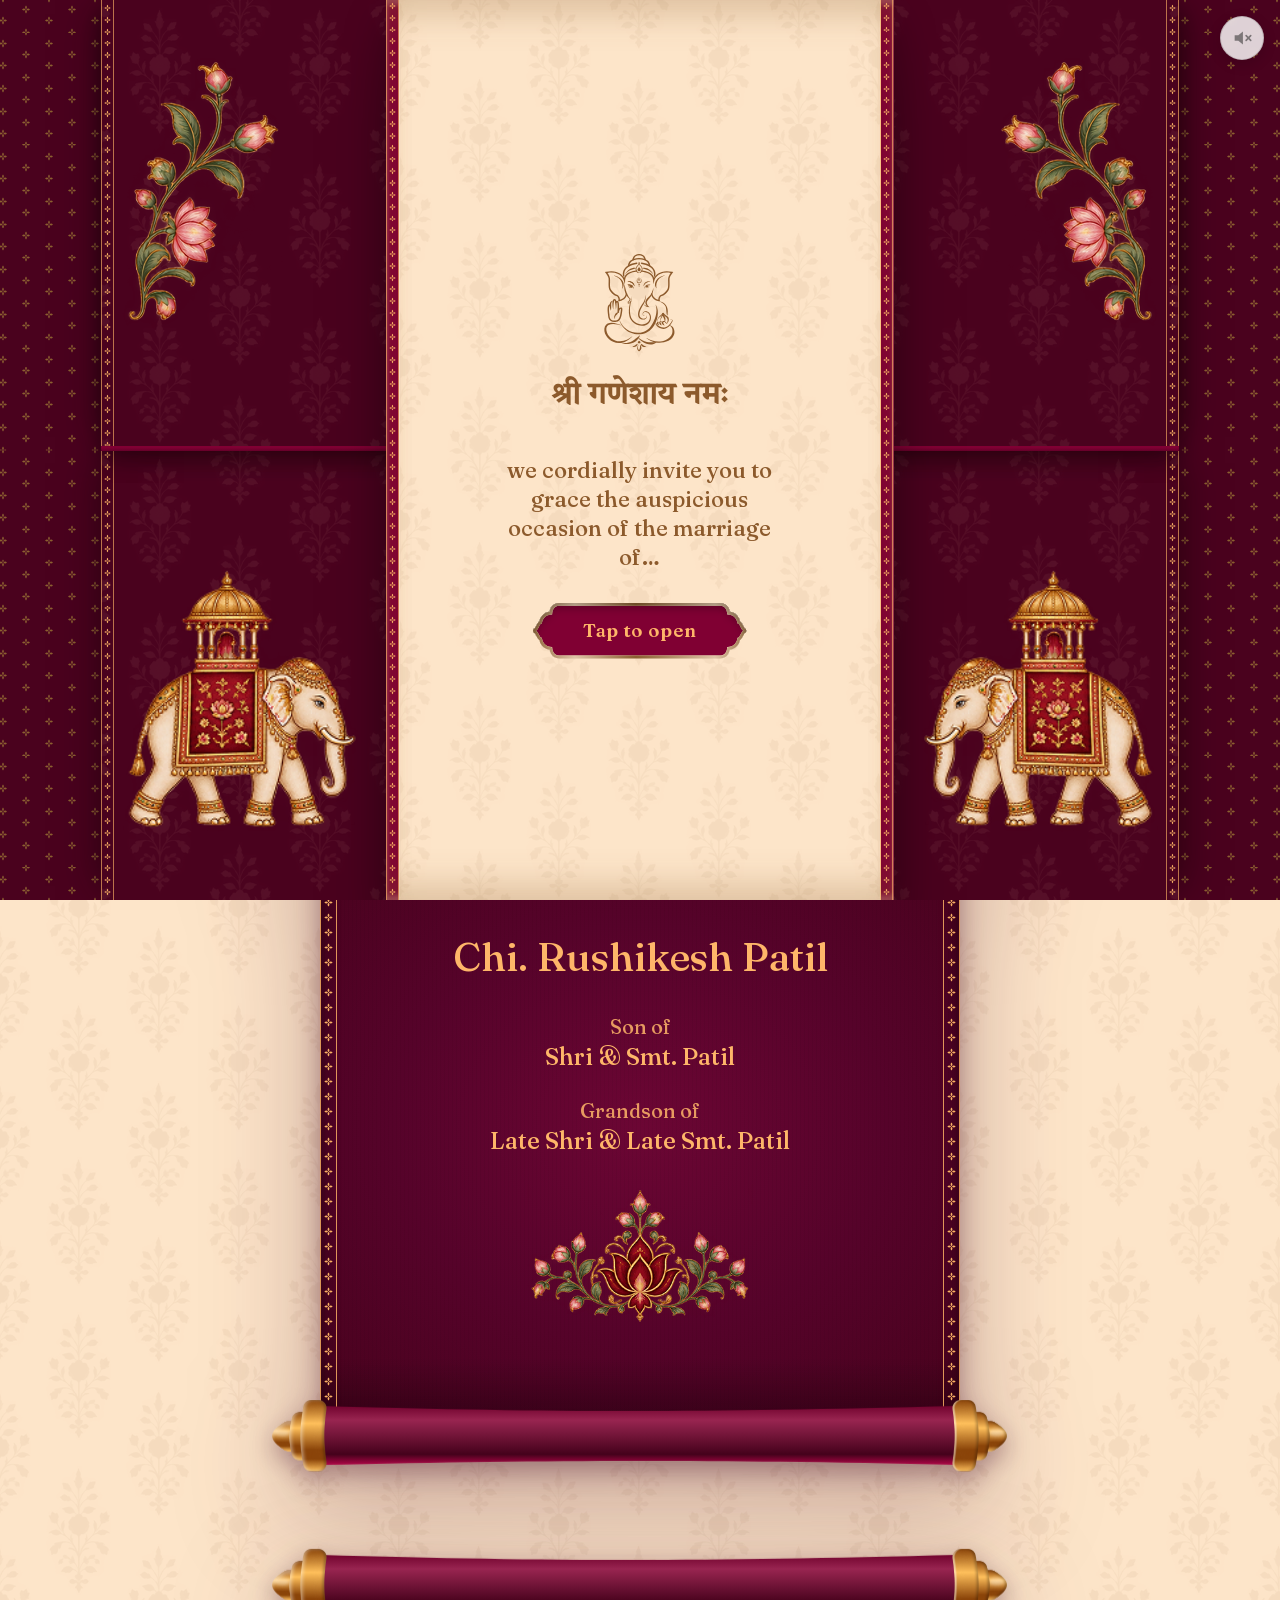
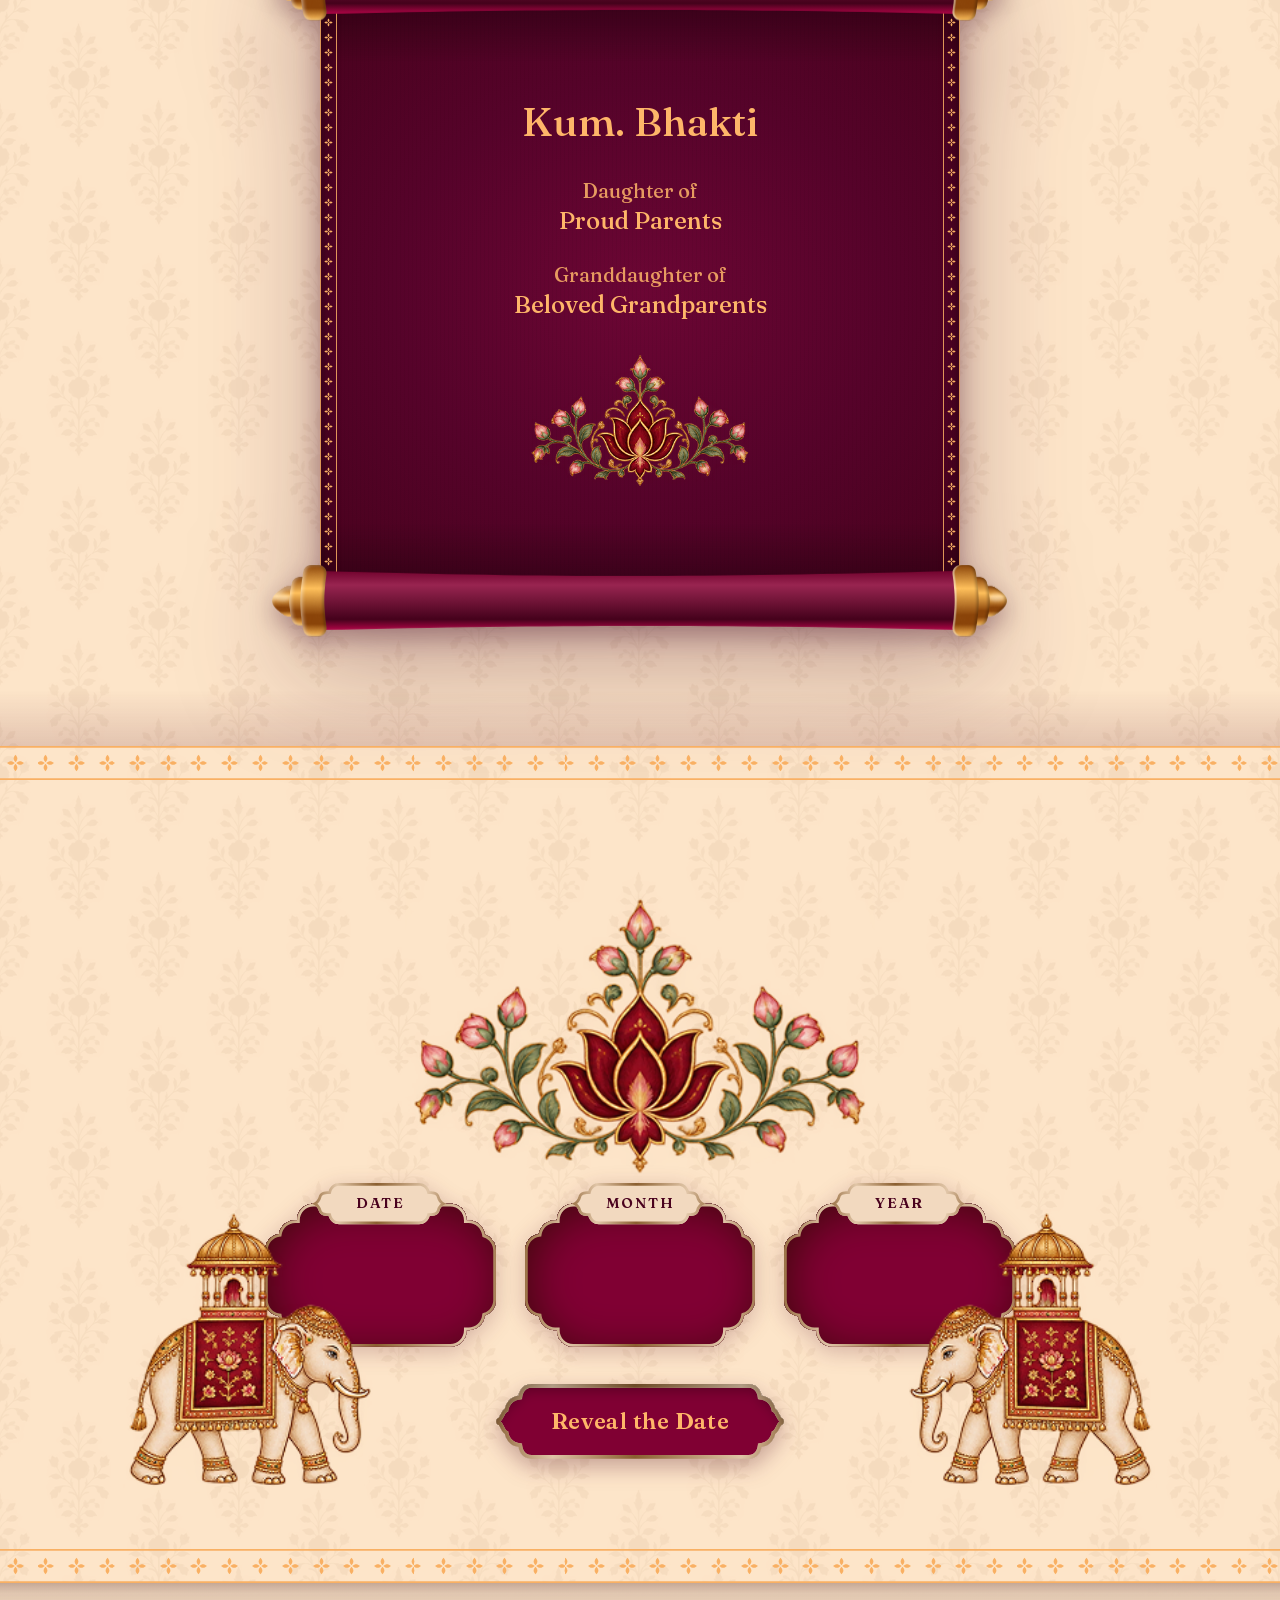
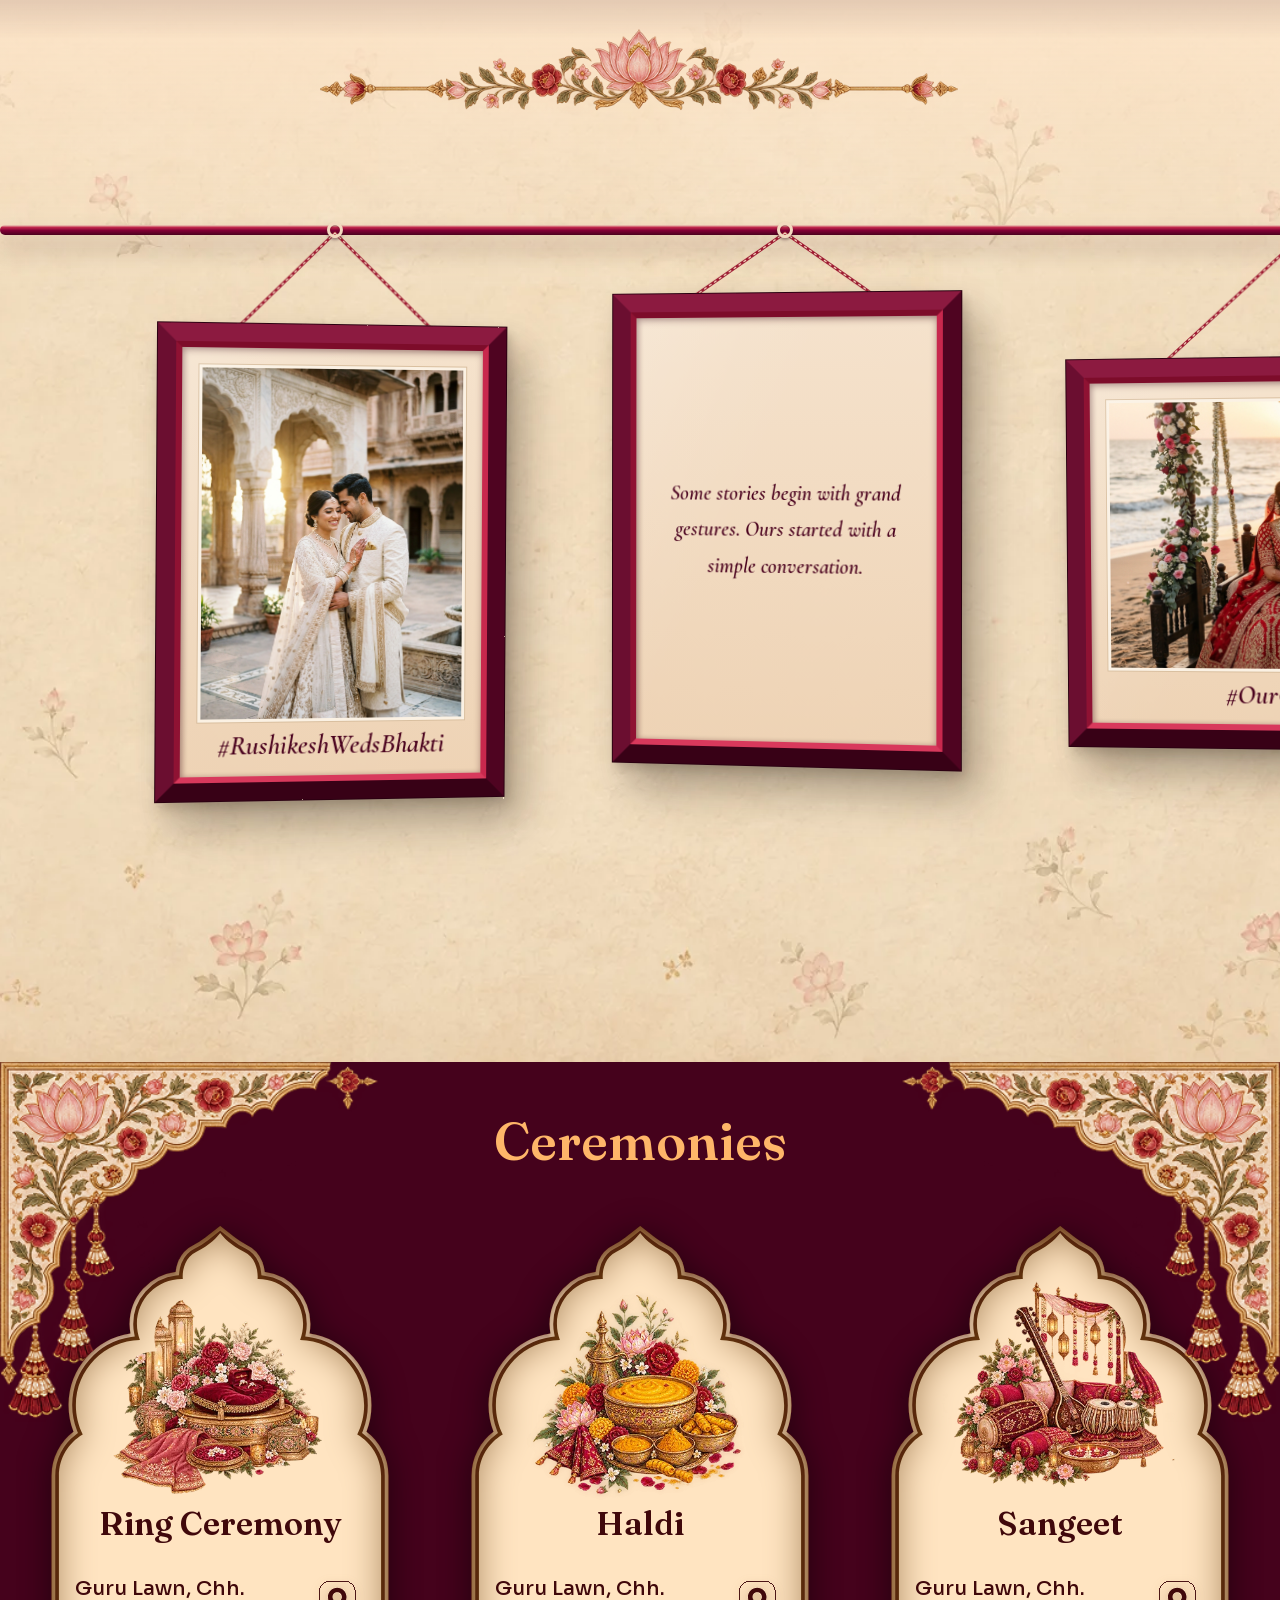
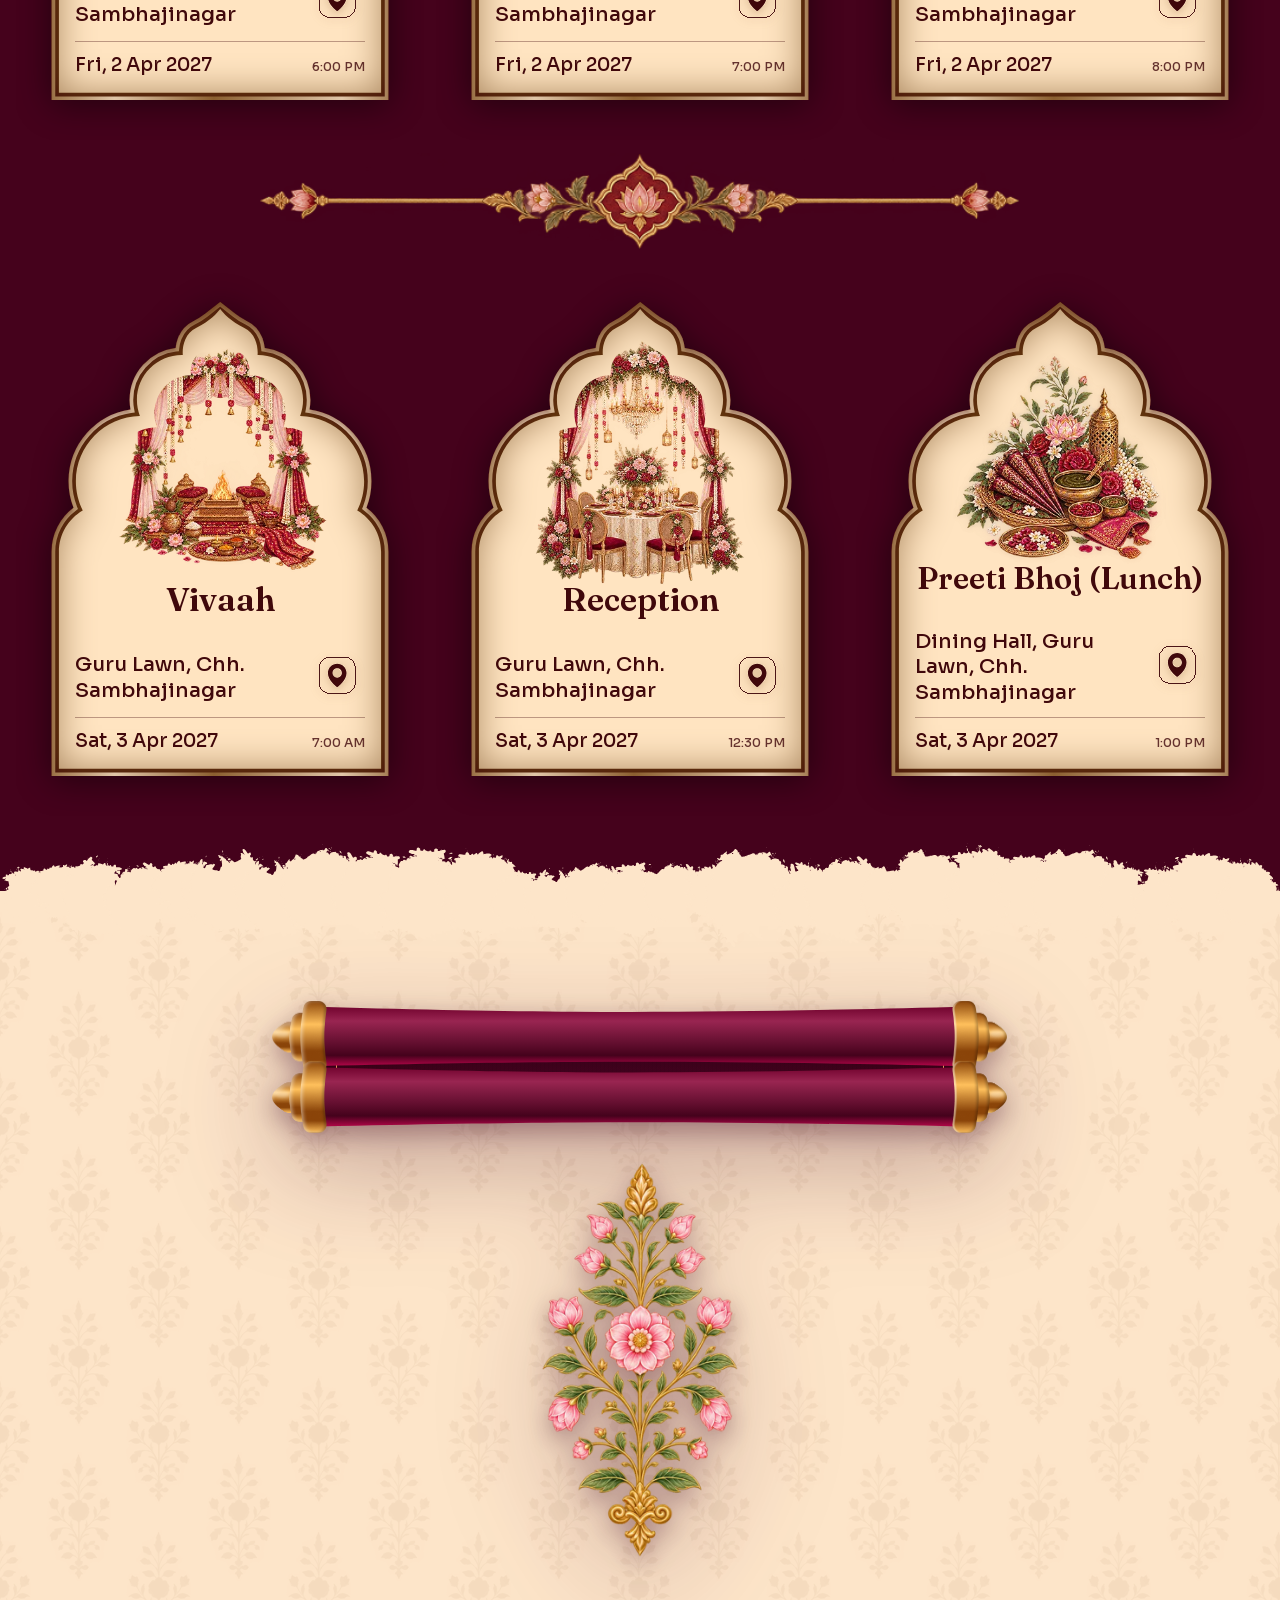
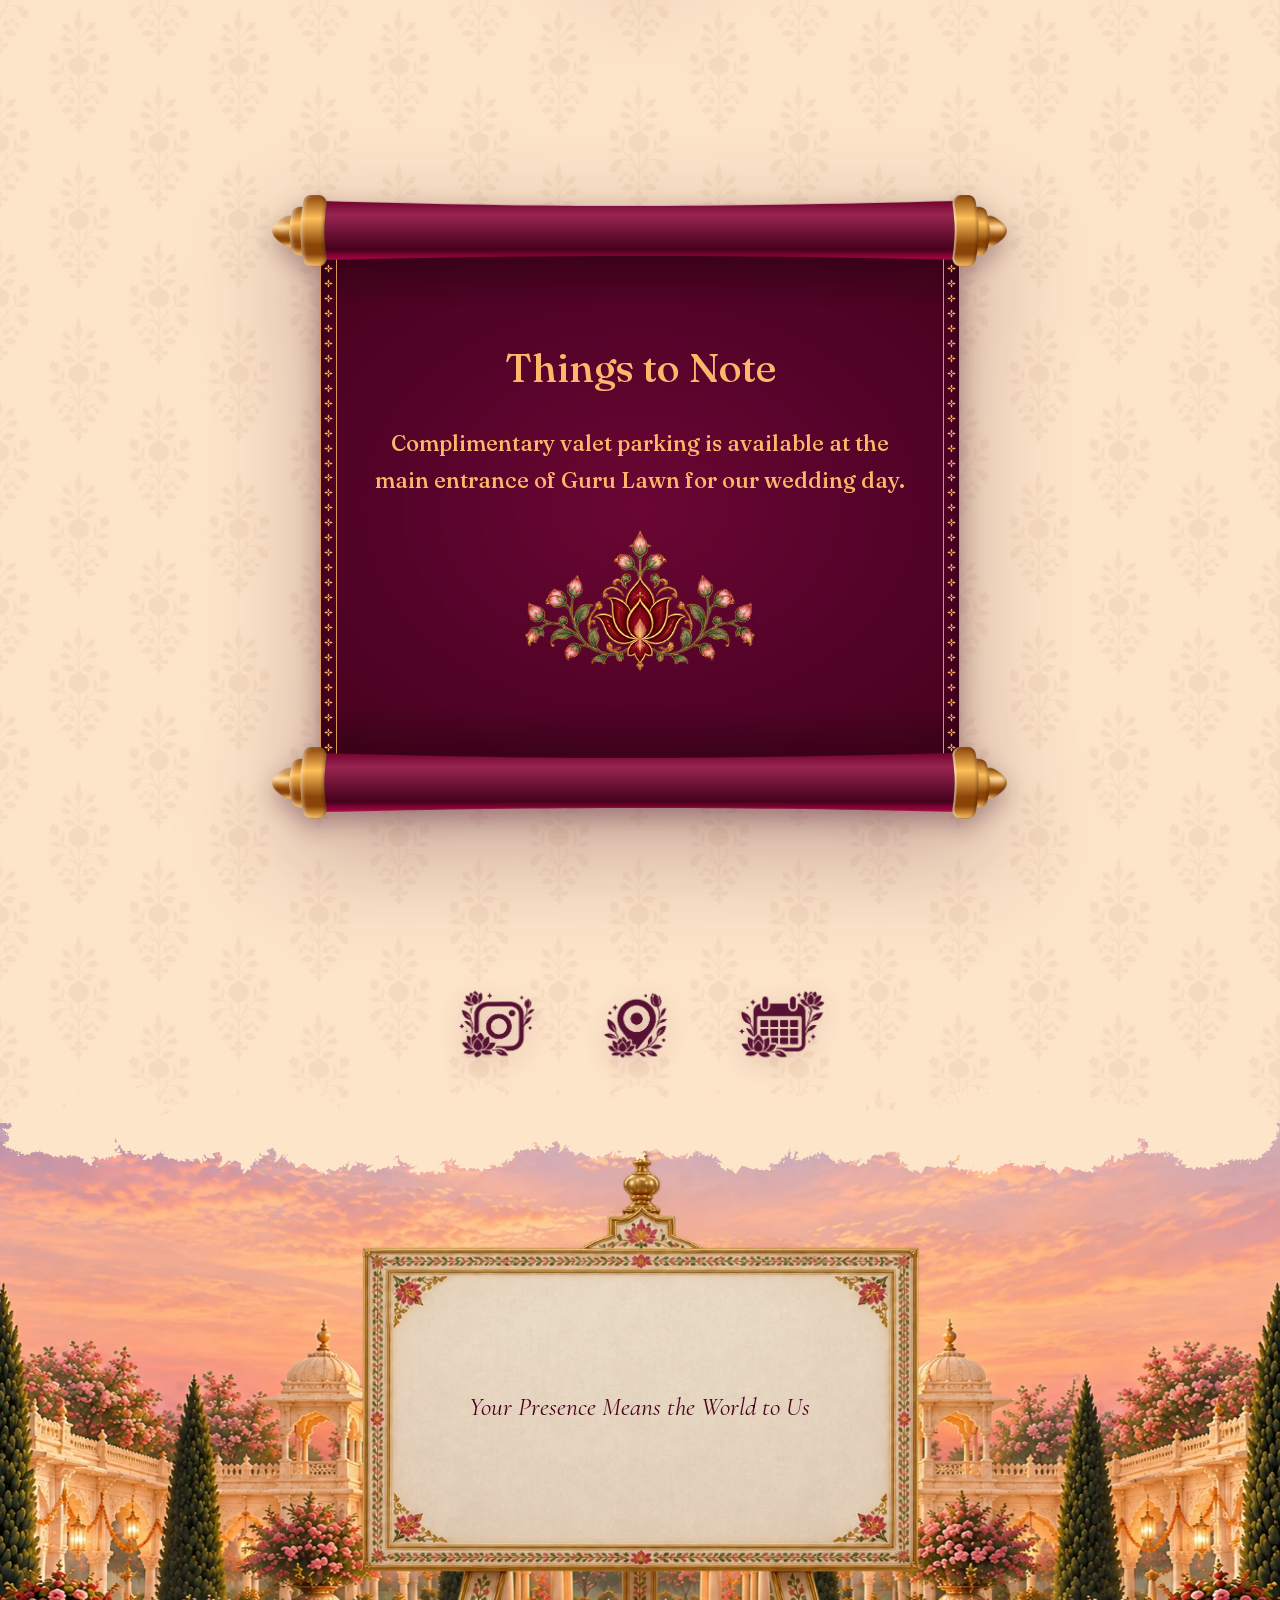
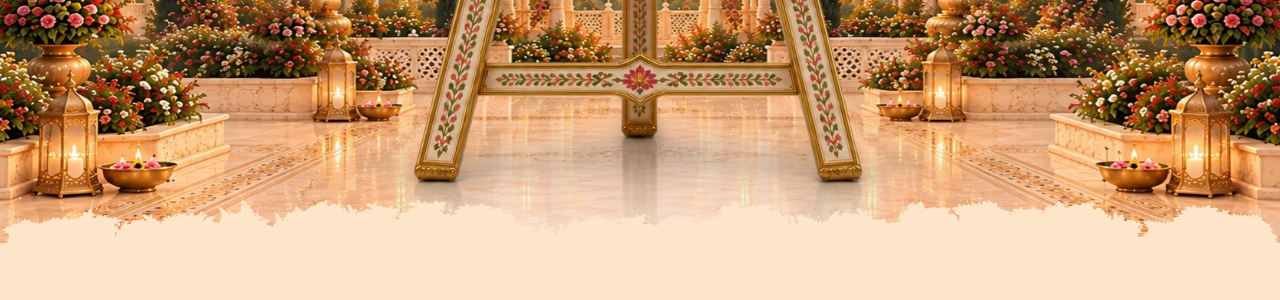
==== commit 9e75e731: "added royale scroll bloom" ====
--- a/index.html
+++ b/index.html
@@ -208,7 +208,7 @@
         <article class="royale-scroll" id="ryGroomCard" data-card="groomFamily">
             <!-- The window the sheet is revealed through as it unrolls (see
                  "scroll cards" in styles.css). -->
-            <img class="royale-scroll__bloom" src="media/floral2.webp" alt="" aria-hidden="true" loading="eager" decoding="async">
+            <img class="royale-scroll__bloom" src="media/royale-scroll-bloom.png" alt="" aria-hidden="true" loading="eager" decoding="async">
             <div class="royale-scroll__window">
                 <div class="royale-scroll__sheet">
                     <h2 class="royale-scroll__name" id="ryGroomCardName">Chi. Rushikesh Patil</h2>
@@ -251,6 +251,7 @@
         </article>
 
         <article class="royale-scroll" id="ryBrideCard" data-card="brideFamily">
+            <img class="royale-scroll__bloom" src="media/royale-scroll-bloom.png" alt="" aria-hidden="true" loading="eager" decoding="async">
             <!-- The window the sheet is revealed through as it unrolls (see
                  "scroll cards" in styles.css). -->
             <div class="royale-scroll__window">
@@ -672,6 +673,7 @@
          content and ids pattern as papercut's. -->
     <section class="royale-scrolls royale-closing" aria-label="Compliments and a note">
         <article class="royale-scroll" id="ryComplimentCard" data-card="compliments">
+            <img class="royale-scroll__bloom" src="media/royale-scroll-bloom.png" alt="" aria-hidden="true" loading="eager" decoding="async">
             <!-- The window the sheet is revealed through as it unrolls (see
                  "scroll cards" in styles.css). -->
             <div class="royale-scroll__window">
@@ -708,6 +710,7 @@
         </article>
 
         <article class="royale-scroll" id="ryNoteCard" data-card="note">
+            <img class="royale-scroll__bloom" src="media/royale-scroll-bloom.png" alt="" aria-hidden="true" loading="eager" decoding="async">
             <!-- The window the sheet is revealed through as it unrolls (see
                  "scroll cards" in styles.css). -->
             <div class="royale-scroll__window">
